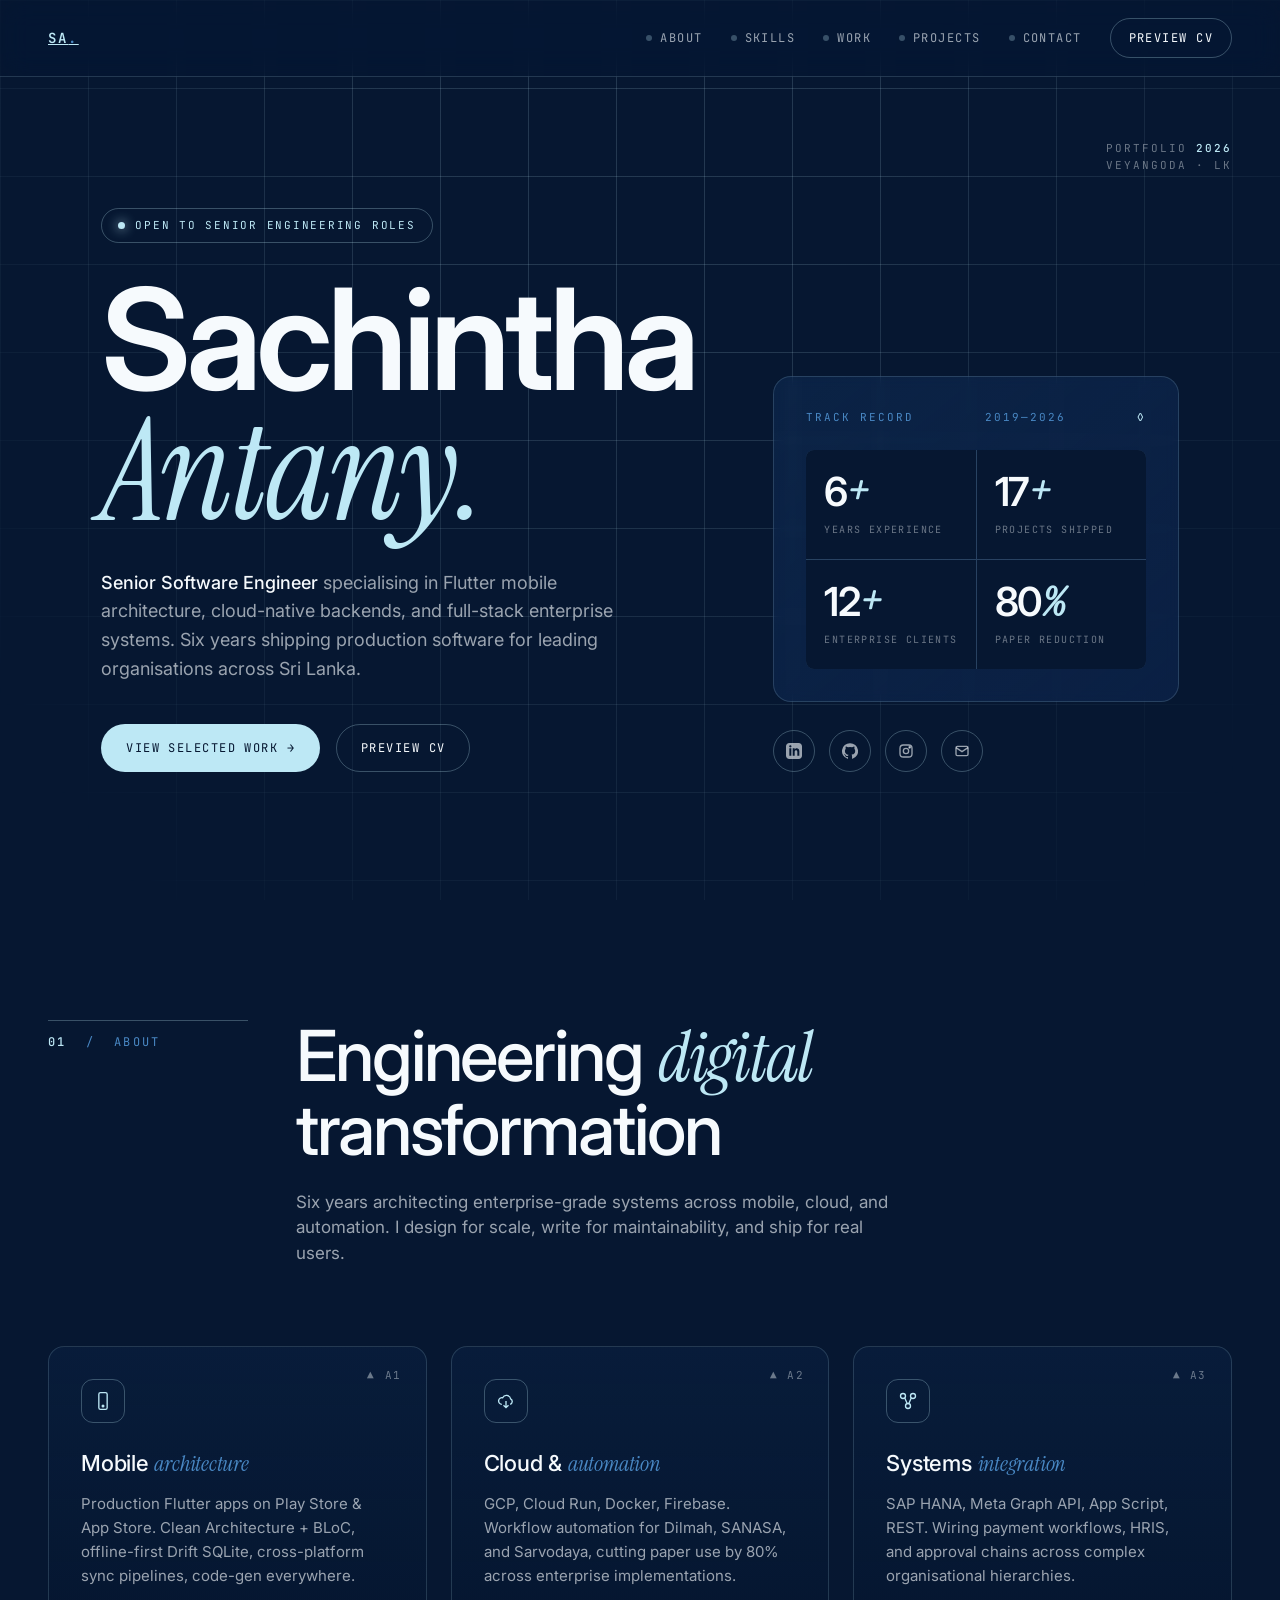
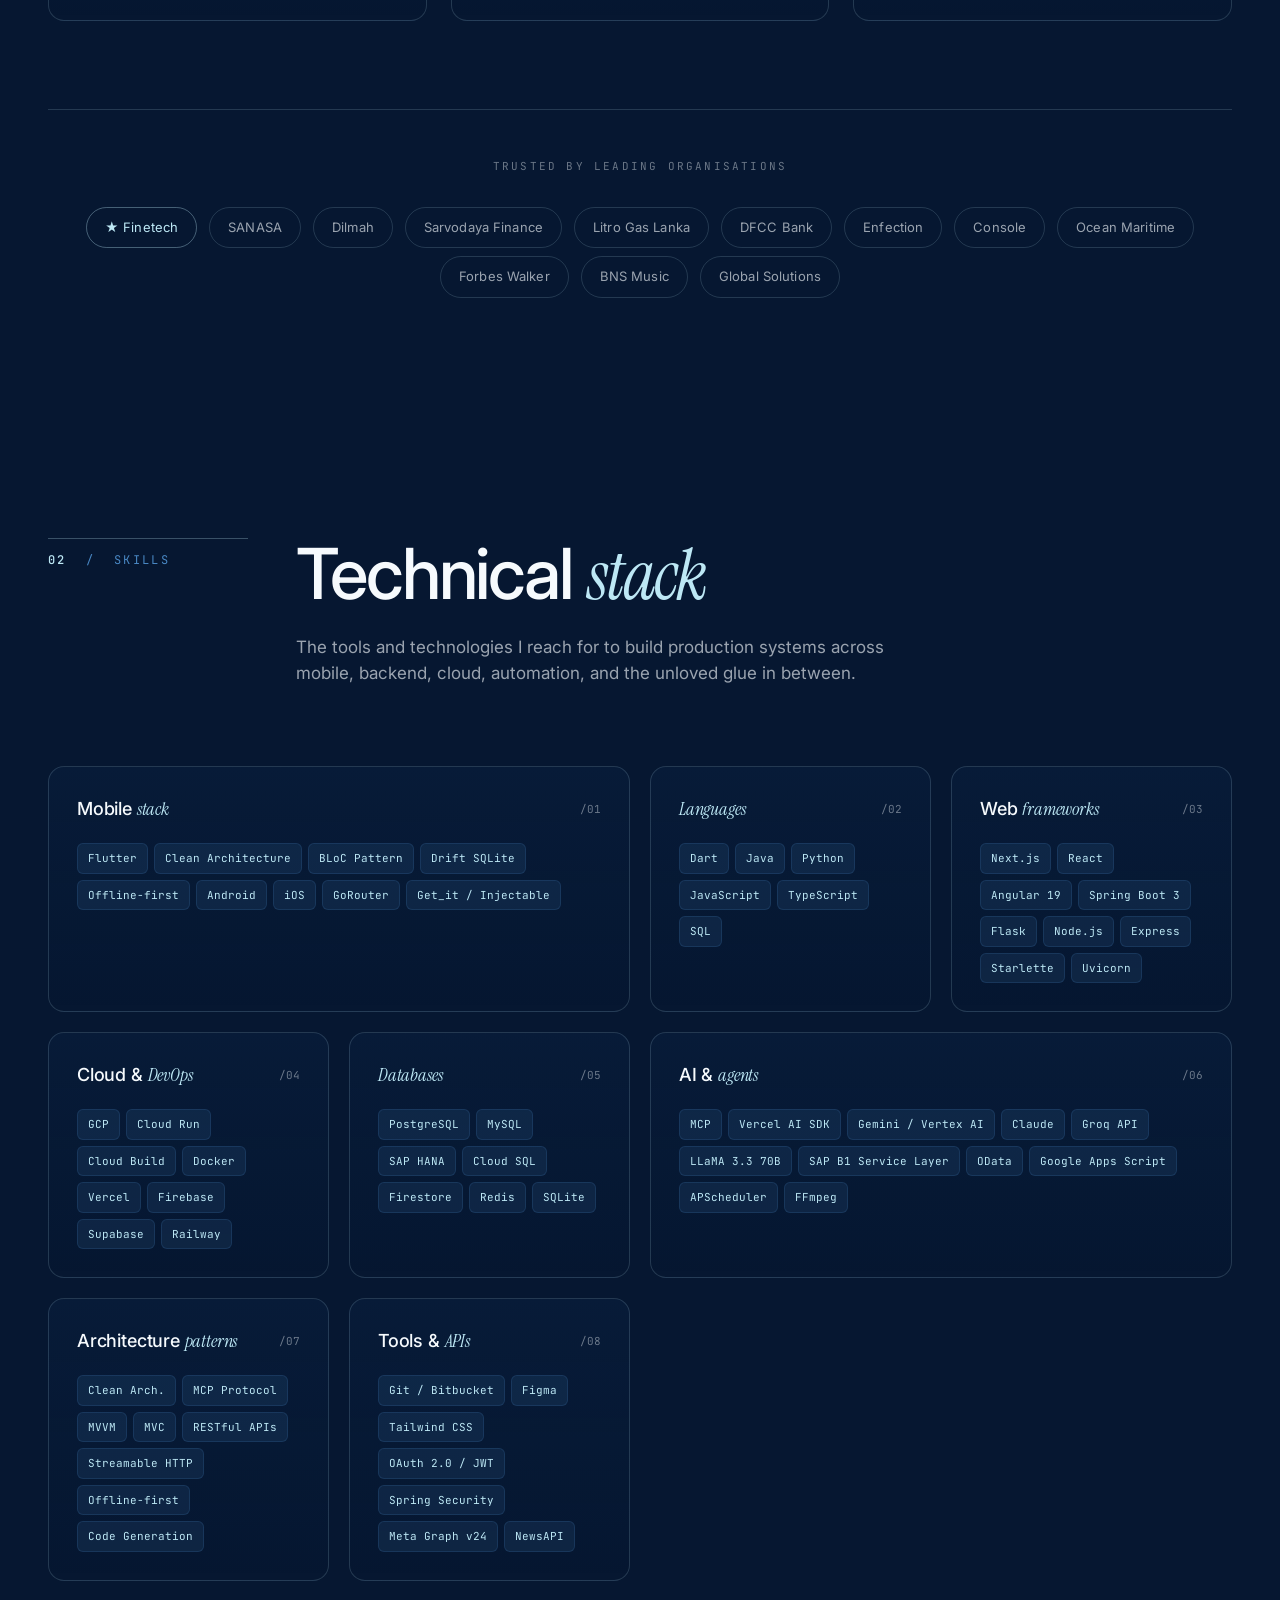
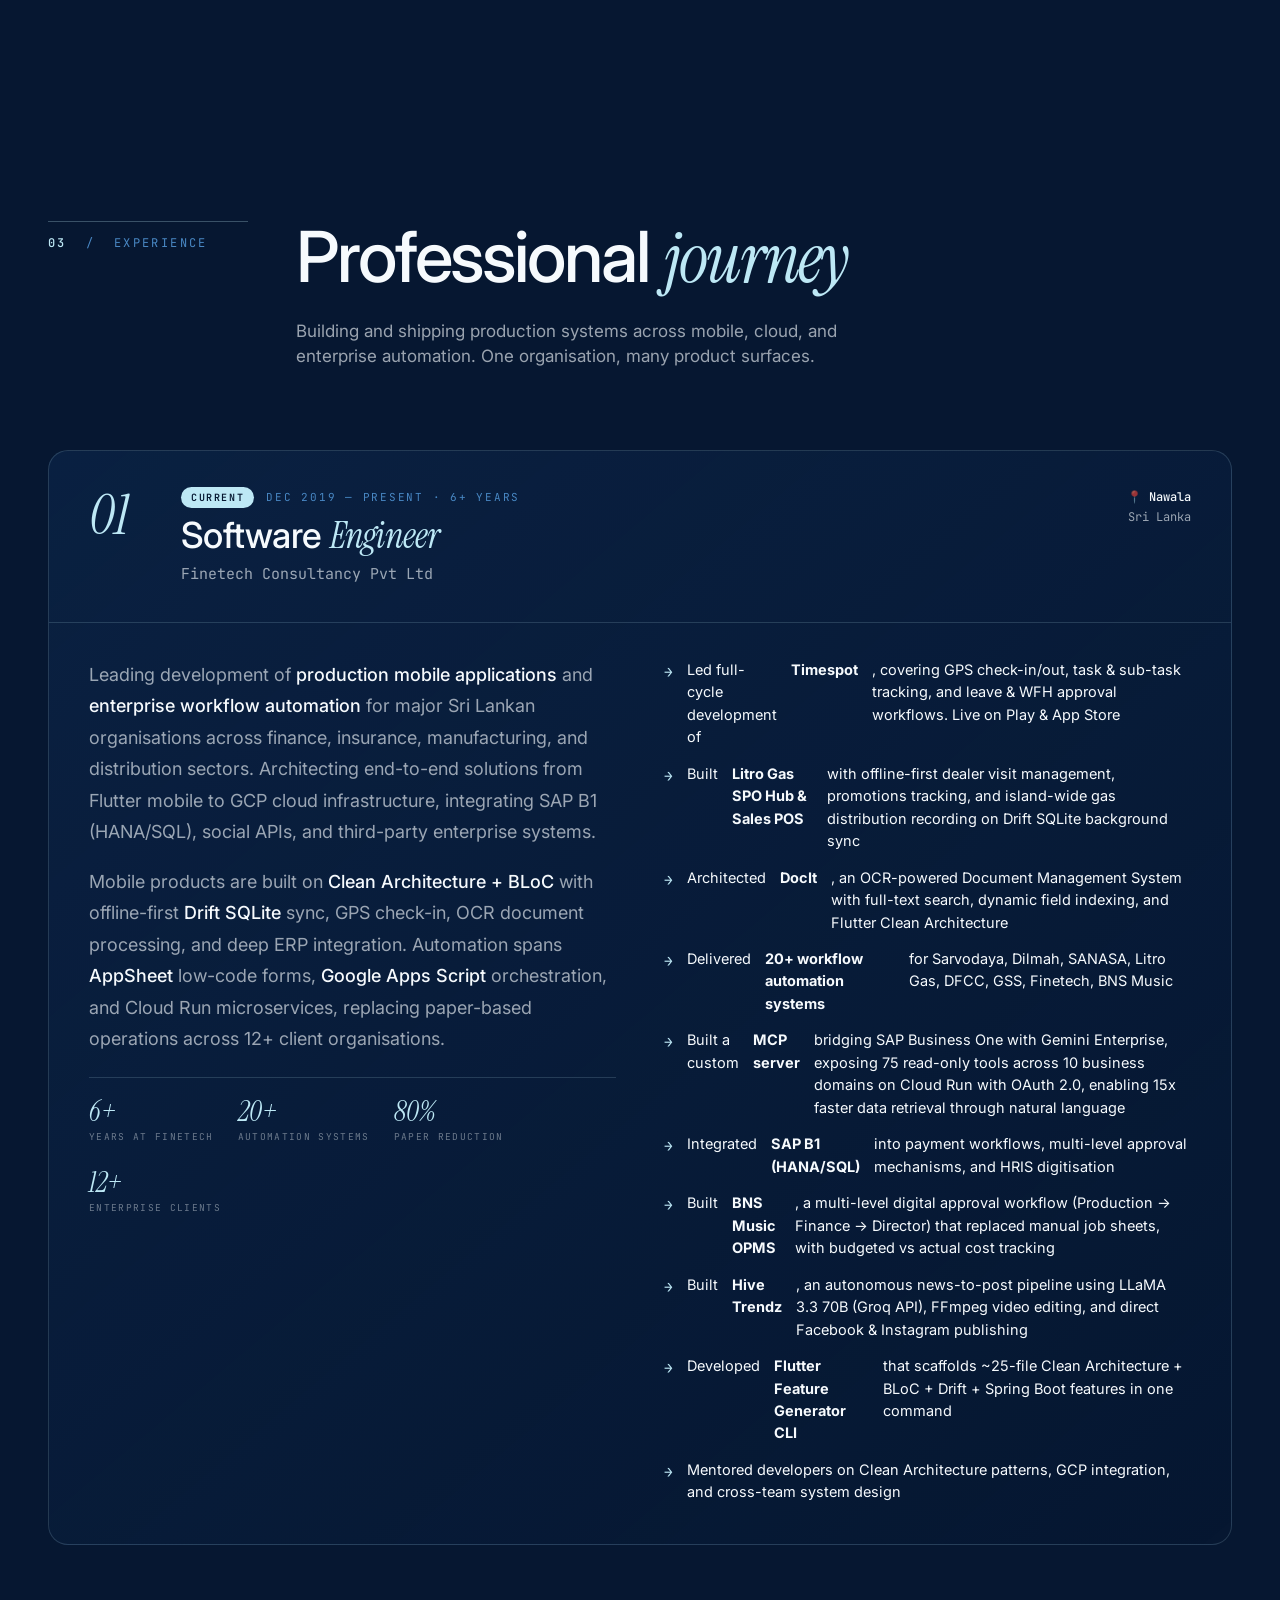
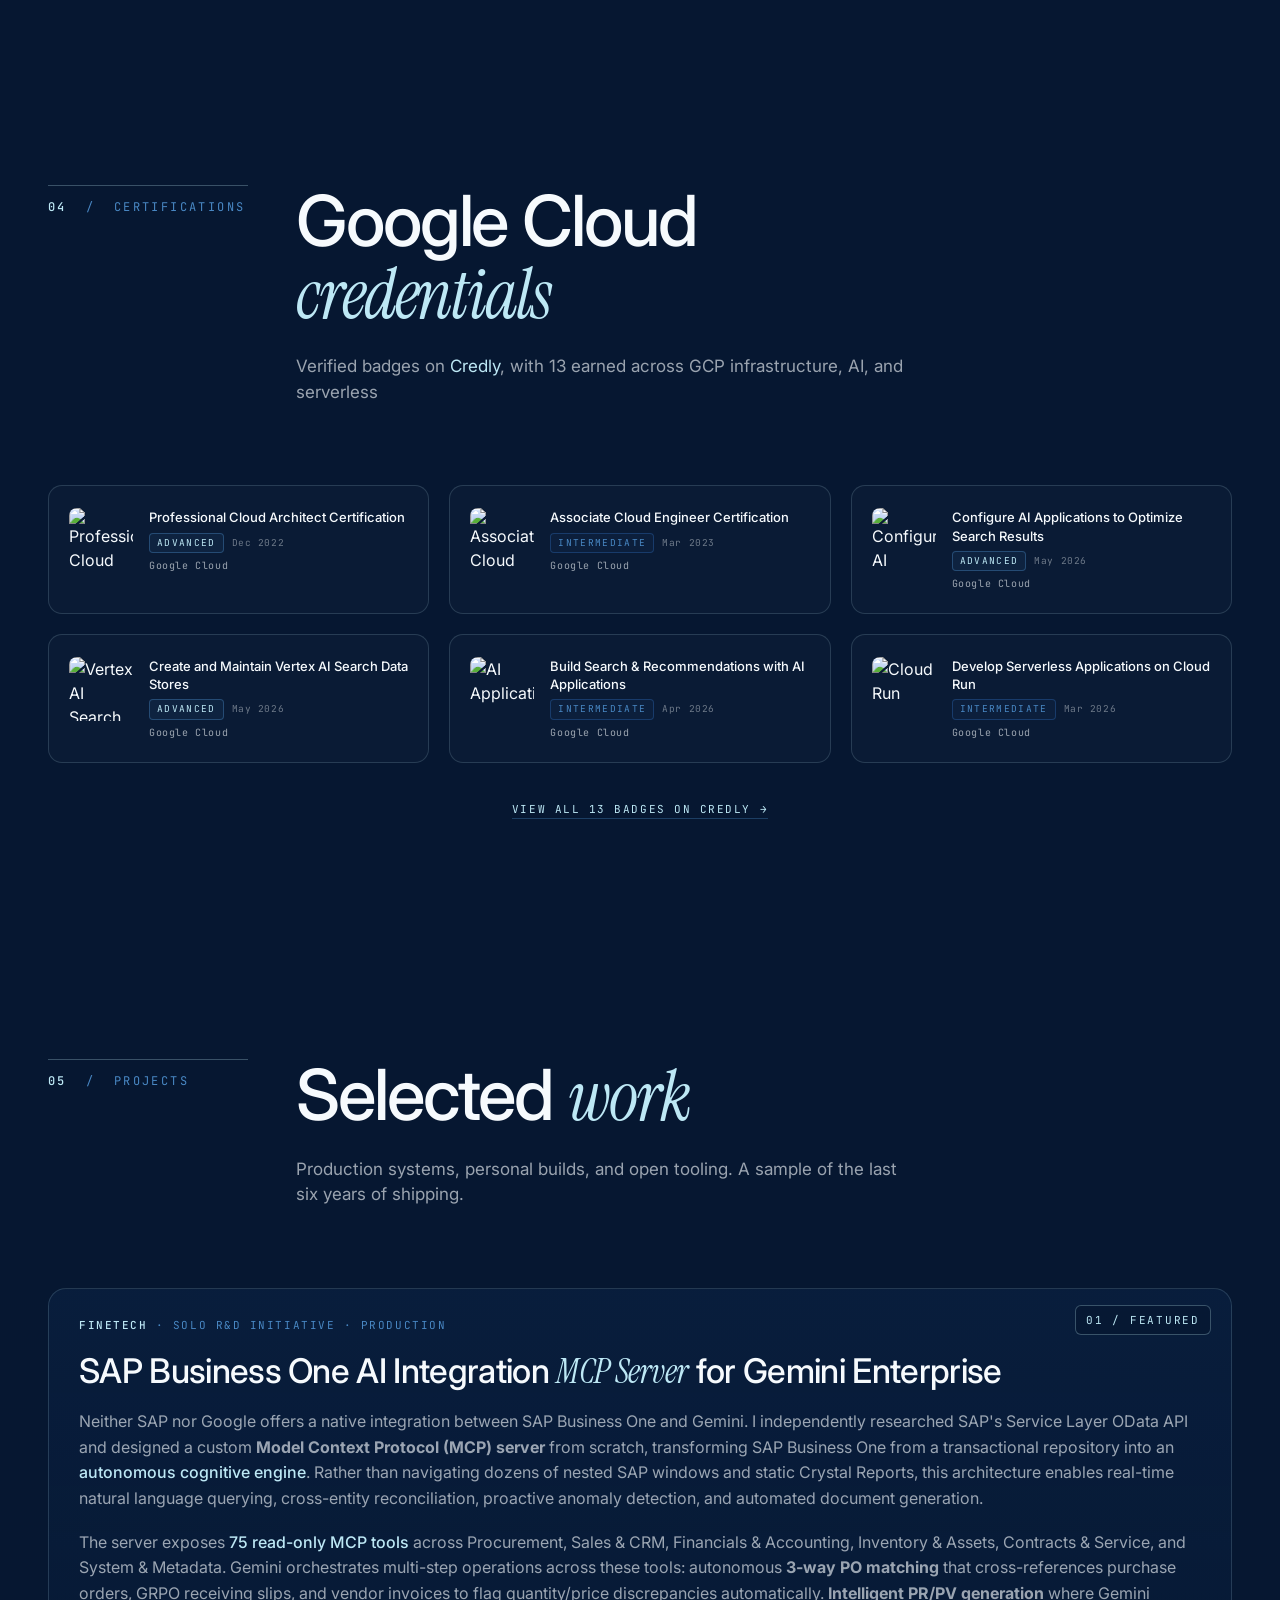
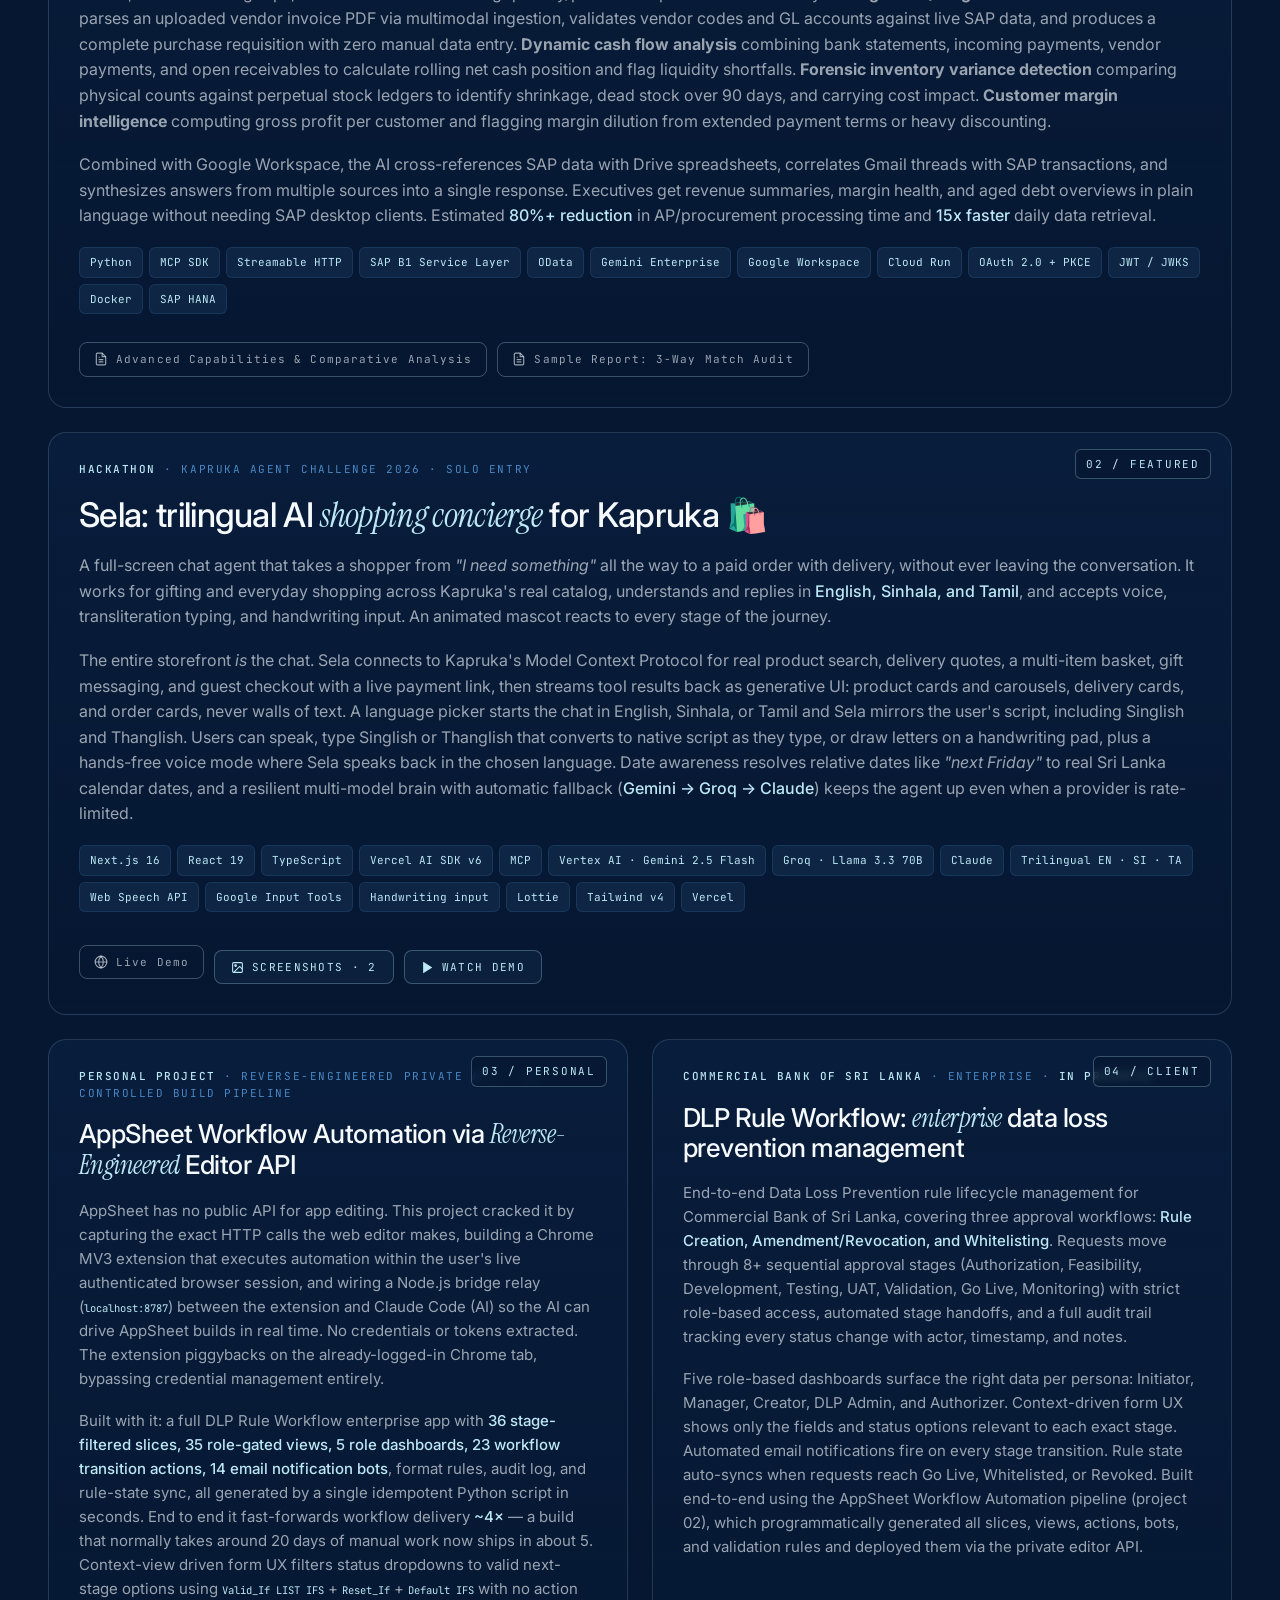
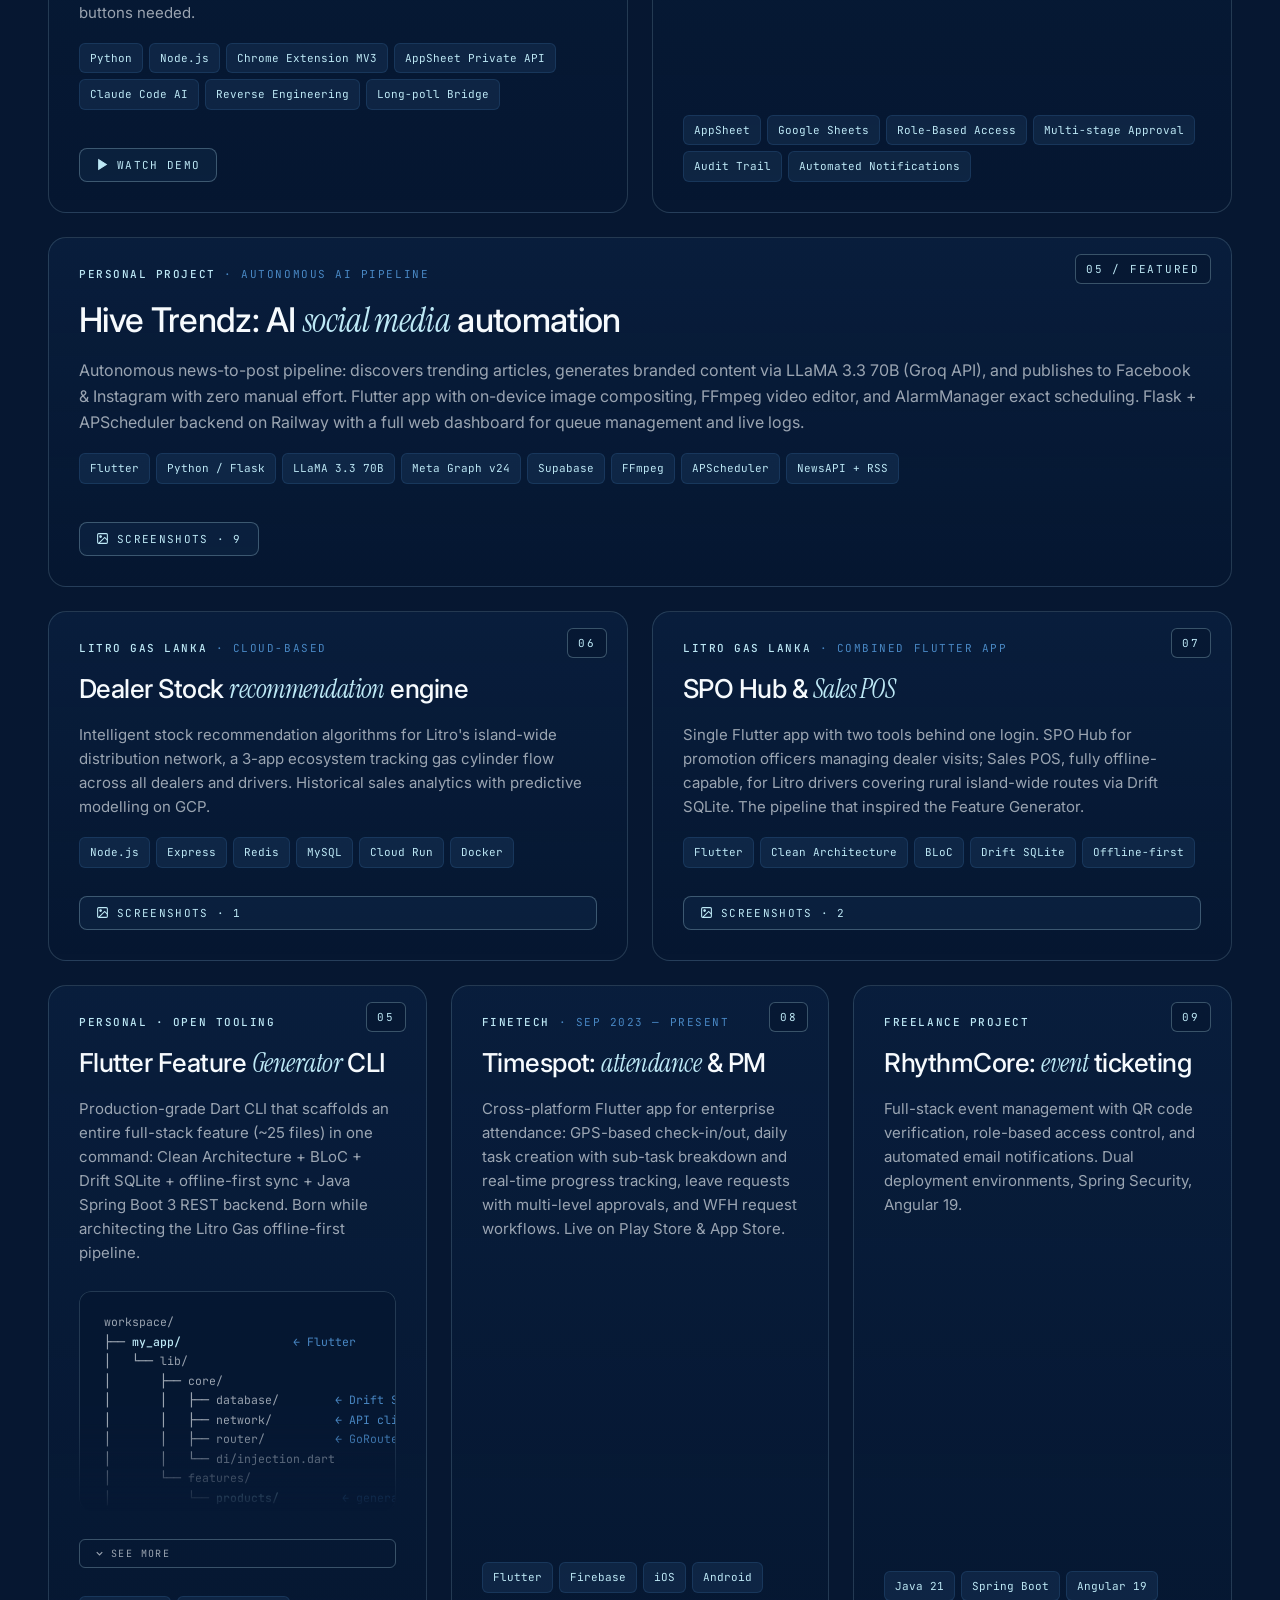
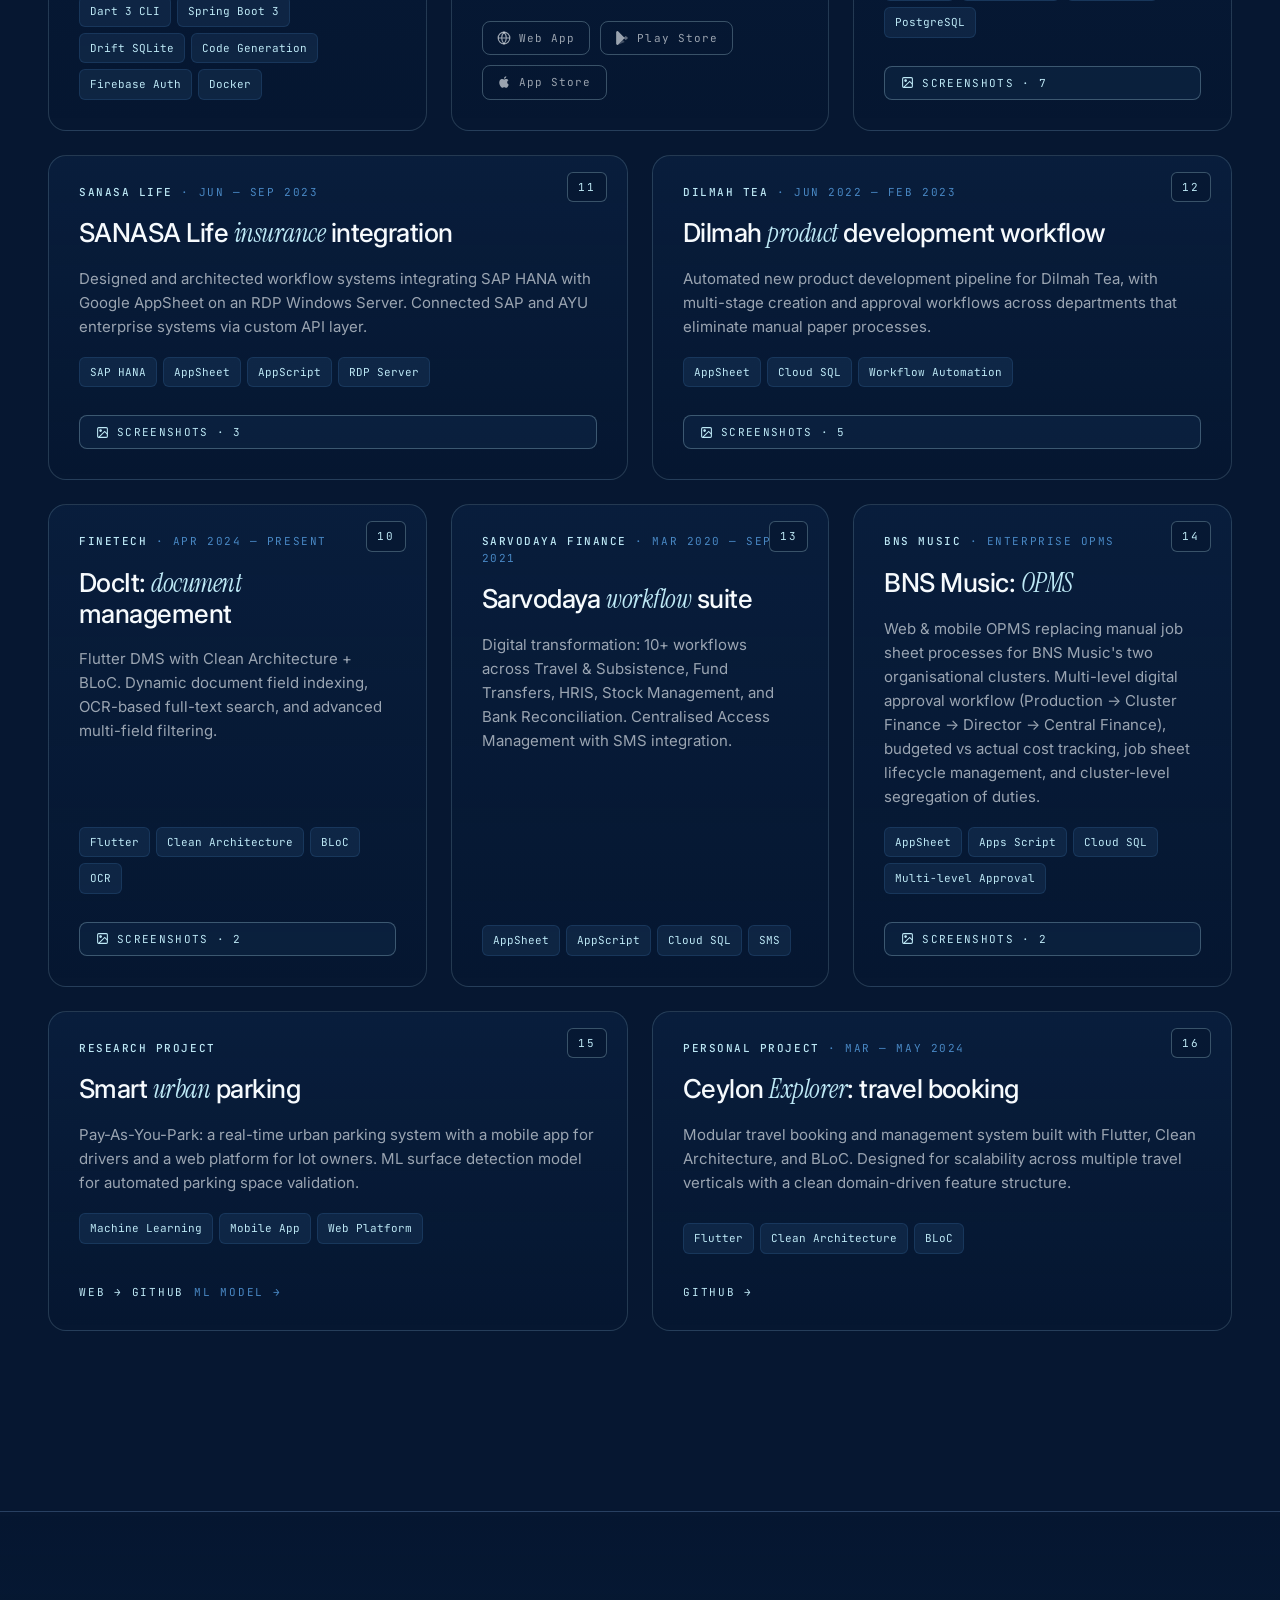
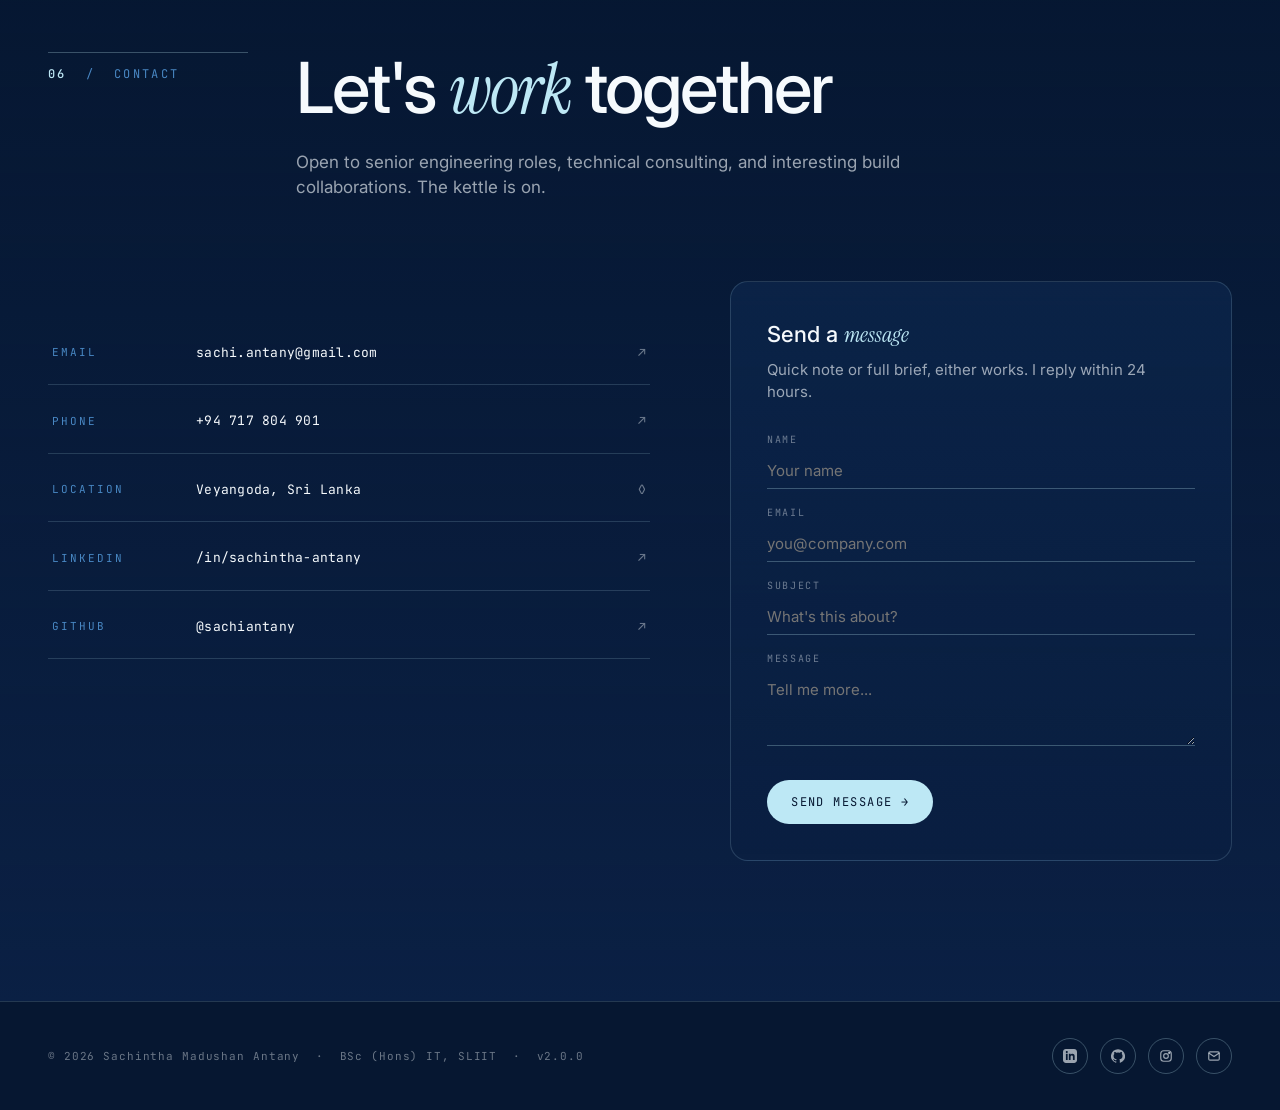
==== index.html @ 2788e0be "feat: CV preview modal with PDF viewer and download button Co-Authored-By: Claude Opus 4.6 (1M conte" ====
<!doctype html>
<html lang="en">
<head>
<meta charset="utf-8" />
<meta name="viewport" content="width=device-width, initial-scale=1" />
<title>Sachintha Antany | Software Engineer | AI Agents & Full-Stack | Flutter | GCP Certified Architect</title>

<!-- SEO -->
<meta name="description" content="Portfolio of Sachintha Antany | Software Engineer at Finetech Consultancy, Sri Lanka. Building AI agents and LLM-powered products with MCP, Vercel AI SDK, and multi-model architectures. Flutter mobile specialist. Google Certified Professional Cloud Architect." />
<meta name="keywords" content="Sachintha Antany, AI Agents, LLM Integration, MCP, Vercel AI SDK, Flutter developer, Software Engineer Sri Lanka, GCP Cloud Architect, Next.js, Full-Stack Developer, enterprise automation, Finetech Consultancy" />
<meta name="author" content="Sachintha Antany" />
<meta name="robots" content="index, follow" />
<link rel="canonical" href="https://sachintha-antany.netlify.app/" />

<!-- Open Graph -->
<meta property="og:type" content="website" />
<meta property="og:url" content="https://sachintha-antany.netlify.app/" />
<meta property="og:title" content="Sachintha Antany | Software Engineer | AI Agents & Full-Stack | Flutter | GCP Certified Architect" />
<meta property="og:description" content="Software Engineer building AI agents, LLM-powered products, and Flutter mobile apps. 6+ years full-stack and enterprise automation at Finetech Consultancy, Sri Lanka. Google Certified Professional Cloud Architect." />
<meta property="og:image" content="https://sachintha-antany.netlify.app/images/og-preview.png" />
<meta property="og:locale" content="en_US" />
<meta property="og:site_name" content="Sachintha Antany Portfolio" />

<!-- Twitter Card -->
<meta name="twitter:card" content="summary_large_image" />
<meta name="twitter:title" content="Sachintha Antany | Software Engineer | AI Agents & Full-Stack" />
<meta name="twitter:description" content="Building AI agents and LLM-powered products. Flutter mobile specialist. Google Certified Professional Cloud Architect." />
<meta name="twitter:image" content="https://sachintha-antany.netlify.app/images/og-preview.png" />

<!-- JSON-LD Structured Data -->
<script type="application/ld+json">
{
  "@context": "https://schema.org",
  "@type": "Person",
  "name": "Sachintha Antany",
  "alternateName": "Sachintha Madushan Antany",
  "url": "https://sachintha-antany.netlify.app/",
  "image": "https://sachintha-antany.netlify.app/images/profile.jpg",
  "jobTitle": "Software Engineer",
  "worksFor": {
    "@type": "Organization",
    "name": "Finetech Consultancy Pvt Ltd",
    "url": "https://www.finetech.lk"
  },
  "address": {
    "@type": "PostalAddress",
    "addressLocality": "Nawala",
    "addressCountry": "LK"
  },
  "email": "sachi.antany@gmail.com",
  "telephone": "+94717804901",
  "description": "Software Engineer building AI agents, LLM-powered products, and Flutter mobile apps. Specialises in MCP, Vercel AI SDK, multi-model architectures, and enterprise workflow automation.",
  "knowsAbout": ["AI Agents", "LLMs", "MCP", "Vercel AI SDK", "Flutter", "Dart", "Next.js", "Google Cloud Platform", "Firebase", "AppSheet", "Clean Architecture", "BLoC", "Enterprise Automation"],
  "hasCredential": [
    {
      "@type": "EducationalOccupationalCredential",
      "name": "Google Professional Cloud Architect",
      "credentialCategory": "certification",
      "recognizedBy": { "@type": "Organization", "name": "Google Cloud" }
    },
    {
      "@type": "EducationalOccupationalCredential",
      "name": "Google Associate Cloud Engineer",
      "credentialCategory": "certification",
      "recognizedBy": { "@type": "Organization", "name": "Google Cloud" }
    }
  ],
  "sameAs": [
    "https://www.linkedin.com/in/sachintha-antany-b48784168/",
    "https://github.com/sachiantany",
    "https://www.credly.com/users/sachintha-antany.1f19a389",
    "https://www.instagram.com/sachii.antany/"
  ]
}
</script>
<link rel="preconnect" href="https://fonts.googleapis.com">
<link rel="preconnect" href="https://fonts.gstatic.com" crossorigin>
<link href="https://fonts.googleapis.com/css2?family=Instrument+Serif:ital@0;1&family=Inter:wght@300;400;500;600;700&family=JetBrains+Mono:wght@400;500;600&display=swap" rel="stylesheet">
<style>
  :root {
    --navy:        #0F2854;
    --navy-2:      #1C4D8D;
    --blue:        #4988C4;
    --cyan:        #BDE8F5;
    --ink:         #061731;
    --paper:       #F6FAFD;
    --line:        rgba(189,232,245,0.16);
    --line-2:      rgba(189,232,245,0.28);
    --dim:         rgba(246,250,253,0.62);
    --dimmer:      rgba(246,250,253,0.42);
  }
  * { box-sizing: border-box; margin: 0; padding: 0; }
  html { scroll-behavior: smooth; }
  body {
    background: var(--ink);
    color: var(--paper);
    font-family: 'Inter', system-ui, sans-serif;
    font-weight: 400;
    line-height: 1.5;
    -webkit-font-smoothing: antialiased;
    overflow-x: hidden;
  }
  /* Grid background */
  body::before {
    content: '';
    position: fixed;
    inset: 0;
    background-image:
      linear-gradient(var(--line) 1px, transparent 1px),
      linear-gradient(90deg, var(--line) 1px, transparent 1px);
    background-size: 88px 88px;
    pointer-events: none;
    z-index: 0;
    mask-image: radial-gradient(ellipse at top, black 30%, transparent 90%);
  }
  main, header, footer { position: relative; z-index: 1; }

  .container { max-width: 1320px; margin: 0 auto; padding: 0 48px; }
  .mono { font-family: 'JetBrains Mono', monospace; font-weight: 500; letter-spacing: 0.02em; }
  .serif { font-family: 'Instrument Serif', serif; font-style: italic; font-weight: 400; }

  /* ───── NAV ───── */
  header.nav {
    position: fixed; top: 0; left: 0; right: 0;
    z-index: 50;
    backdrop-filter: blur(14px) saturate(1.2);
    background: rgba(6,23,49,0.55);
    border-bottom: 1px solid var(--line);
  }
  .nav-inner {
    display: flex; align-items: center; justify-content: space-between;
    padding: 18px 48px;
    max-width: 1320px; margin: 0 auto;
  }
  .logo { font-family: 'JetBrains Mono', monospace; font-weight: 600; font-size: 14px; letter-spacing: 0.16em; color: var(--cyan); }
  .logo span { color: var(--blue); }
  .nav-links { display: flex; gap: 28px; align-items: center; }
  .nav-links a {
    color: var(--dim); text-decoration: none;
    font-family: 'JetBrains Mono', monospace; font-size: 12px;
    letter-spacing: 0.12em; text-transform: uppercase;
    transition: color .2s;
    display: flex; align-items: center; gap: 8px;
  }
  .nav-links a::before {
    content: ''; width: 6px; height: 6px; border-radius: 50%;
    background: var(--line-2); transition: background .2s;
  }
  .nav-links a:hover { color: var(--cyan); }
  .nav-links a:hover::before { background: var(--cyan); }
  .nav-cv {
    border: 1px solid var(--line-2); padding: 10px 18px;
    border-radius: 99px; color: var(--paper) !important;
    transition: all .2s;
  }
  .nav-cv::before { display: none; }
  .nav-cv:hover { background: var(--cyan); color: var(--ink) !important; border-color: var(--cyan); }
  .nav-toggle {
    display: none;
    flex-direction: column; justify-content: center; gap: 5px;
    width: 42px; height: 42px; padding: 0;
    background: rgba(6,23,49,0.4);
    border: 1px solid var(--line-2); border-radius: 10px;
    cursor: pointer;
  }
  .nav-toggle span {
    display: block; width: 18px; height: 2px; margin: 0 auto;
    background: var(--cyan); border-radius: 2px;
    transition: transform .25s, opacity .2s;
  }
  .nav-toggle.open span:nth-child(1) { transform: translateY(7px) rotate(45deg); }
  .nav-toggle.open span:nth-child(2) { opacity: 0; }
  .nav-toggle.open span:nth-child(3) { transform: translateY(-7px) rotate(-45deg); }

  /* ───── HERO ───── */
  section.hero {
    min-height: 100vh;
    padding: 160px 0 80px;
    display: flex; align-items: center;
    position: relative;
  }
  .hero-grid {
    display: grid;
    grid-template-columns: 1.5fr 1fr;
    gap: 64px;
    align-items: end;
    width: 100%;
  }
  .badge {
    display: inline-flex; align-items: center; gap: 10px;
    padding: 8px 16px;
    border: 1px solid var(--line-2);
    border-radius: 99px;
    font-family: 'JetBrains Mono', monospace;
    font-size: 11px; letter-spacing: 0.16em; text-transform: uppercase;
    color: var(--cyan);
    margin-bottom: 32px;
  }
  .badge .dot {
    width: 7px; height: 7px; border-radius: 50%;
    background: var(--cyan);
    box-shadow: 0 0 12px var(--cyan);
    animation: pulse 1.6s infinite;
  }
  @keyframes pulse {
    0%,100% { opacity: 1; transform: scale(1); }
    50%     { opacity: .5; transform: scale(.85); }
  }
  h1.name {
    font-family: 'Inter', sans-serif;
    font-weight: 600;
    font-size: clamp(64px, 11vw, 168px);
    line-height: 0.92;
    letter-spacing: -0.04em;
    color: var(--paper);
  }
  h1.name .it {
    font-family: 'Instrument Serif', serif;
    font-style: italic;
    font-weight: 400;
    color: var(--cyan);
    letter-spacing: -0.02em;
  }
  .hero-tag {
    margin-top: 32px;
    font-size: 18px;
    line-height: 1.6;
    color: var(--dim);
    max-width: 560px;
  }
  .hero-tag b { color: var(--paper); font-weight: 500; }
  .hero-ctas {
    display: flex; gap: 16px; flex-wrap: wrap;
    margin-top: 40px;
  }
  .btn {
    display: inline-flex; align-items: center; gap: 10px;
    padding: 14px 24px;
    border-radius: 99px;
    font-family: 'JetBrains Mono', monospace;
    font-size: 12px; letter-spacing: 0.12em; text-transform: uppercase;
    text-decoration: none;
    transition: all .2s;
    cursor: pointer;
    border: 1px solid transparent;
  }
  .btn-primary { background: var(--cyan); color: var(--ink); }
  .btn-primary:hover { background: var(--paper); transform: translateY(-2px); }
  .btn-ghost { border-color: var(--line-2); color: var(--paper); }
  .btn-ghost:hover { border-color: var(--cyan); color: var(--cyan); }
  .btn svg { width: 12px; height: 12px; }

  /* Hero right column — stats card */
  .hero-meta {
    border: 1px solid var(--line);
    background: linear-gradient(140deg, rgba(28,77,141,0.22), rgba(15,40,84,0.55));
    border-radius: 18px;
    padding: 32px;
    backdrop-filter: blur(6px);
  }
  .meta-label {
    font-family: 'JetBrains Mono', monospace;
    font-size: 11px; letter-spacing: 0.18em; text-transform: uppercase;
    color: var(--blue);
    margin-bottom: 24px;
    display: flex; align-items: center; justify-content: space-between;
  }
  .meta-label::after { content: '◊'; color: var(--cyan); }
  .stats-row {
    display: grid;
    grid-template-columns: 1fr 1fr;
    gap: 1px;
    background: var(--line);
    border-radius: 8px;
    overflow: hidden;
  }
  .stat {
    background: var(--ink);
    padding: 22px 18px;
  }
  .stat-num {
    font-family: 'Inter', sans-serif;
    font-weight: 600;
    font-size: 40px;
    line-height: 1;
    letter-spacing: -0.03em;
    color: var(--paper);
  }
  .stat-num .it { font-family: 'Instrument Serif', serif; font-style: italic; color: var(--cyan); }
  .stat-lbl {
    font-family: 'JetBrains Mono', monospace;
    font-size: 10px; letter-spacing: 0.14em; text-transform: uppercase;
    color: var(--dimmer);
    margin-top: 10px;
  }

  /* Hero socials column */
  .hero-socials {
    margin-top: 28px;
    display: flex; gap: 14px;
  }
  .hero-socials a {
    width: 42px; height: 42px;
    border: 1px solid var(--line-2);
    border-radius: 50%;
    display: grid; place-items: center;
    color: var(--dim); text-decoration: none;
    transition: all .2s;
  }
  .hero-socials a:hover { color: var(--ink); background: var(--cyan); border-color: var(--cyan); transform: translateY(-2px); }
  .hero-socials svg { width: 16px; height: 16px; }

  /* Marker for hero corner */
  .hero-marker {
    position: absolute;
    top: 140px; right: 48px;
    font-family: 'JetBrains Mono', monospace;
    font-size: 11px; letter-spacing: 0.18em;
    color: var(--dimmer);
    text-align: right;
  }
  .hero-marker b { color: var(--cyan); font-weight: 500; }

  /* ───── SECTION SCAFFOLD ───── */
  section.section { padding: 120px 0; position: relative; }
  .section-head {
    display: grid;
    grid-template-columns: 200px 1fr;
    gap: 48px;
    margin-bottom: 80px;
    align-items: start;
  }
  .sec-label {
    font-family: 'JetBrains Mono', monospace;
    font-size: 12px; letter-spacing: 0.2em; text-transform: uppercase;
    color: var(--blue);
    padding-top: 12px;
    border-top: 1px solid var(--line-2);
  }
  .sec-label b { color: var(--cyan); font-weight: 500; }
  h2.sec-title {
    font-family: 'Inter', sans-serif;
    font-weight: 500;
    font-size: clamp(40px, 5.5vw, 80px);
    line-height: 1.02;
    letter-spacing: -0.03em;
    color: var(--paper);
    max-width: 14ch;
  }
  h2.sec-title .it {
    font-family: 'Instrument Serif', serif;
    font-style: italic;
    color: var(--cyan);
    font-weight: 400;
  }
  .sec-blurb {
    font-size: 17px;
    color: var(--dim);
    max-width: 56ch;
    margin-top: 24px;
  }

  /* ───── ABOUT ───── */
  .pillars {
    display: grid;
    grid-template-columns: repeat(3, 1fr);
    gap: 24px;
    margin-top: 16px;
  }
  .pillar {
    border: 1px solid var(--line);
    background: linear-gradient(180deg, rgba(28,77,141,0.10), rgba(15,40,84,0.0));
    border-radius: 16px;
    padding: 32px;
    position: relative;
    transition: all .3s;
  }
  .pillar:hover { border-color: var(--blue); transform: translateY(-4px); }
  .pillar-num {
    position: absolute; top: 20px; right: 24px;
    font-family: 'JetBrains Mono', monospace;
    font-size: 11px; letter-spacing: 0.14em;
    color: var(--dimmer);
  }
  .pillar-icon {
    width: 44px; height: 44px;
    border: 1px solid var(--line-2);
    border-radius: 12px;
    display: grid; place-items: center;
    color: var(--cyan);
    margin-bottom: 24px;
  }
  .pillar-icon svg { width: 20px; height: 20px; }
  .pillar h3 {
    font-family: 'Inter', sans-serif;
    font-weight: 500;
    font-size: 22px;
    letter-spacing: -0.01em;
    margin-bottom: 12px;
  }
  .pillar h3 .it { font-family: 'Instrument Serif', serif; font-style: italic; color: var(--blue); }
  .pillar p { color: var(--dim); font-size: 15px; line-height: 1.6; }

  /* Brand strip */
  .brands {
    margin-top: 88px;
    padding-top: 48px;
    border-top: 1px solid var(--line);
  }
  .brands-label {
    font-family: 'JetBrains Mono', monospace;
    font-size: 11px; letter-spacing: 0.2em; text-transform: uppercase;
    color: var(--dimmer);
    margin-bottom: 32px;
    text-align: center;
  }
  .brand-row {
    display: flex; flex-wrap: wrap; justify-content: center;
    gap: 8px 12px;
  }
  .brand-chip {
    border: 1px solid var(--line);
    padding: 10px 18px;
    border-radius: 99px;
    font-family: 'Inter', sans-serif;
    font-size: 13px;
    color: var(--dim);
    letter-spacing: 0.01em;
    transition: all .2s;
  }
  .brand-chip:hover { background: rgba(28,77,141,0.25); color: var(--paper); border-color: var(--blue); }
  .brand-chip.flag { color: var(--cyan); border-color: rgba(189,232,245,0.35); }

  /* ───── SKILLS ───── */
  .skills-grid {
    display: grid;
    grid-template-columns: repeat(4, 1fr);
    grid-auto-rows: minmax(0, auto);
    gap: 20px;
  }
  .skill-card {
    border: 1px solid var(--line);
    border-radius: 16px;
    padding: 28px;
    background: linear-gradient(180deg, rgba(28,77,141,0.08), transparent);
    transition: all .3s;
  }
  .skill-card:hover { border-color: var(--blue); background: linear-gradient(180deg, rgba(28,77,141,0.18), rgba(73,136,196,0.04)); }
  .skill-card.wide { grid-column: span 2; }
  .skill-head {
    display: flex; align-items: center; justify-content: space-between;
    margin-bottom: 20px;
  }
  .skill-name {
    font-family: 'Inter', sans-serif;
    font-weight: 500;
    font-size: 18px;
    letter-spacing: -0.01em;
  }
  .skill-name .it { font-family: 'Instrument Serif', serif; font-style: italic; color: var(--cyan); }
  .skill-idx {
    font-family: 'JetBrains Mono', monospace;
    font-size: 11px;
    color: var(--dimmer);
  }
  .chip-row { display: flex; flex-wrap: wrap; gap: 6px; }
  .chip {
    font-family: 'JetBrains Mono', monospace;
    font-size: 11px;
    padding: 6px 10px;
    border-radius: 6px;
    background: rgba(73,136,196,0.12);
    color: var(--cyan);
    border: 1px solid rgba(73,136,196,0.18);
  }
  .chip.alt { background: transparent; color: var(--dim); border-color: var(--line); }

  /* ───── EXPERIENCE ───── */
  .exp-card {
    border: 1px solid var(--line);
    border-radius: 20px;
    background: linear-gradient(140deg, rgba(28,77,141,0.18), rgba(15,40,84,0.0));
    overflow: hidden;
  }
  .exp-header {
    display: grid;
    grid-template-columns: 60px 1fr auto;
    gap: 32px;
    align-items: start;
    padding: 36px 40px;
    border-bottom: 1px solid var(--line);
  }
  .exp-bignum {
    font-family: 'Instrument Serif', serif;
    font-style: italic;
    font-size: 56px;
    line-height: 1;
    color: var(--cyan);
    font-weight: 400;
  }
  .exp-meta { display: flex; flex-direction: column; gap: 8px; }
  .exp-meta .when {
    font-family: 'JetBrains Mono', monospace;
    font-size: 11px; letter-spacing: 0.16em; text-transform: uppercase;
    color: var(--blue);
    display: flex; align-items: center; gap: 12px;
  }
  .now-pill {
    background: var(--cyan); color: var(--ink);
    padding: 3px 10px; border-radius: 99px;
    font-size: 10px; letter-spacing: 0.16em;
    font-weight: 600;
  }
  .exp-role {
    font-family: 'Inter', sans-serif;
    font-weight: 500;
    font-size: 36px;
    letter-spacing: -0.02em;
    line-height: 1.1;
  }
  .exp-role .it { font-family: 'Instrument Serif', serif; font-style: italic; color: var(--cyan); }
  .exp-company {
    font-size: 15px; color: var(--dim);
    font-family: 'JetBrains Mono', monospace;
  }
  .exp-where {
    text-align: right;
    font-family: 'JetBrains Mono', monospace;
    font-size: 12px;
    color: var(--dim);
    line-height: 1.7;
  }
  .exp-where b { color: var(--paper); font-weight: 500; }
  .exp-body {
    padding: 36px 40px 40px;
    display: grid;
    grid-template-columns: 1fr 1fr;
    gap: 48px;
  }
  .exp-summary { color: var(--dim); font-size: 18px; line-height: 1.75; display: flex; flex-direction: column; gap: 18px; }
  .exp-summary p { margin: 0; }
  .exp-summary b { color: var(--paper); font-weight: 500; }
  .exp-kpis {
    display: flex;
    gap: 24px;
    flex-wrap: wrap;
    margin-top: 4px;
    padding-top: 20px;
    border-top: 1px solid var(--line);
  }
  .exp-kpi { display: flex; flex-direction: column; gap: 3px; }
  .exp-kpi-num {
    font-family: 'Instrument Serif', serif;
    font-style: italic;
    font-size: 28px;
    color: var(--cyan);
    line-height: 1;
  }
  .exp-kpi-lbl {
    font-family: 'JetBrains Mono', monospace;
    font-size: 9.5px;
    letter-spacing: 0.14em;
    text-transform: uppercase;
    color: var(--dimmer);
  }
  .exp-list { list-style: none; display: flex; flex-direction: column; gap: 14px; }
  .exp-list li {
    display: flex;
    align-items: flex-start;
    gap: 14px;
    font-size: 14.5px;
    color: var(--paper);
    line-height: 1.55;
  }
  .exp-list li::before {
    content: '→';
    color: var(--cyan);
    font-family: 'JetBrains Mono', monospace;
    font-weight: 600;
    padding-top: 2px;
    flex-shrink: 0;
  }

  /* ───── PROJECTS ───── */
  .projects-grid {
    display: grid;
    grid-template-columns: repeat(12, 1fr);
    gap: 24px;
  }
  .project {
    border: 1px solid var(--line);
    border-radius: 18px;
    overflow: hidden;
    background: linear-gradient(180deg, rgba(28,77,141,0.12), rgba(15,40,84,0.0));
    display: flex; flex-direction: column;
    transition: all .3s;
    position: relative;
  }
  .project:hover { border-color: var(--blue); transform: translateY(-4px); }

  /* Project sizing variants */
  .p-feature { grid-column: span 8; }
  .p-side    { grid-column: span 4; }
  .p-half    { grid-column: span 6; }
  .p-third   { grid-column: span 4; }
  .p-row     { grid-column: span 12; }

  .p-image {
    aspect-ratio: 16 / 9;
    background:
      linear-gradient(135deg, rgba(28,77,141,0.5), rgba(15,40,84,0.5)),
      repeating-linear-gradient(45deg, rgba(189,232,245,0.05) 0 12px, transparent 12px 24px);
    border-bottom: 1px solid var(--line);
    position: relative;
    overflow: hidden;
    display: grid; place-items: center;
  }
  .p-image.small { aspect-ratio: 4 / 3; }
  .p-image .ph-tag {
    font-family: 'JetBrains Mono', monospace;
    font-size: 10px; letter-spacing: 0.16em; text-transform: uppercase;
    color: var(--cyan);
    padding: 6px 12px;
    background: rgba(15,40,84,0.7);
    border: 1px solid var(--line-2);
    border-radius: 99px;
    backdrop-filter: blur(4px);
  }
  .p-image::before {
    content: '';
    position: absolute; inset: 24px;
    border: 1px dashed var(--line-2);
    border-radius: 8px;
    pointer-events: none;
  }

  /* Big top-right corner number */
  .p-corner {
    position: absolute; top: 16px; right: 20px;
    font-family: 'JetBrains Mono', monospace;
    font-size: 11px; letter-spacing: 0.16em;
    color: var(--cyan);
    z-index: 2;
    padding: 6px 10px;
    background: rgba(6,23,49,0.7);
    border: 1px solid var(--line-2);
    border-radius: 6px;
    backdrop-filter: blur(4px);
  }

  .p-body {
    padding: 28px 30px 30px;
    display: flex; flex-direction: column;
    flex: 1;
    gap: 18px;
  }
  .p-kicker {
    font-family: 'JetBrains Mono', monospace;
    font-size: 11px; letter-spacing: 0.14em; text-transform: uppercase;
    color: var(--blue);
  }
  .p-kicker b { color: var(--cyan); font-weight: 500; }
  h3.p-title {
    font-family: 'Inter', sans-serif;
    font-weight: 500;
    font-size: 26px;
    letter-spacing: -0.02em;
    line-height: 1.15;
  }
  h3.p-title .it { font-family: 'Instrument Serif', serif; font-style: italic; color: var(--cyan); }
  .p-feature h3.p-title { font-size: 34px; }
  .p-desc { color: var(--dim); font-size: 15px; line-height: 1.6; }
  .p-feature .p-desc { font-size: 16px; }
  .p-stack { display: flex; flex-wrap: wrap; gap: 6px; margin-top: auto; }
  .p-link {
    margin-top: 12px;
    display: inline-flex; align-items: center; gap: 10px;
    font-family: 'JetBrains Mono', monospace;
    font-size: 11px; letter-spacing: 0.16em; text-transform: uppercase;
    color: var(--cyan);
    text-decoration: none;
    transition: gap .2s;
  }
  .p-link:hover { gap: 16px; }

  /* code preview (project 02) */
  .code-tree {
    background: rgba(6,23,49,0.7);
    border: 1px solid var(--line);
    border-radius: 12px;
    padding: 20px 24px;
    margin-top: 8px;
    font-family: 'JetBrains Mono', monospace;
    font-size: 11.5px;
    line-height: 1.7;
    color: var(--dim);
    max-height: 220px;
    overflow: hidden;
    mask-image: linear-gradient(180deg, black 60%, transparent 100%);
    white-space: pre;
  }
  .code-tree b { color: var(--cyan); font-weight: 500; }
  .code-tree em { color: var(--blue); font-style: normal; }

  /* ───── CONTACT ───── */
  section.contact {
    padding: 140px 0;
    margin-top: 60px;
    background: linear-gradient(180deg, transparent, rgba(15,40,84,0.55));
    border-top: 1px solid var(--line);
  }
  .contact-grid {
    display: grid;
    grid-template-columns: 1.2fr 1fr;
    gap: 80px;
    align-items: start;
  }
  .contact-rows { display: flex; flex-direction: column; gap: 4px; margin-top: 40px; }
  .contact-row {
    display: grid;
    grid-template-columns: 120px 1fr auto;
    gap: 24px;
    padding: 22px 4px;
    border-bottom: 1px solid var(--line);
    align-items: center;
    transition: padding .2s;
    text-decoration: none;
    color: inherit;
  }
  .contact-row:hover { padding-left: 18px; }
  .contact-row .lbl {
    font-family: 'JetBrains Mono', monospace;
    font-size: 11px; letter-spacing: 0.18em; text-transform: uppercase;
    color: var(--blue);
  }
  .contact-row .val {
    font-family: 'JetBrains Mono', monospace;
    font-size: 13px;
    color: var(--paper);
    letter-spacing: 0.02em;
    text-decoration: none;
  }
  a.contact-row .val:hover { color: var(--cyan); }
  .contact-row .arrow {
    color: var(--dimmer);
    font-family: 'JetBrains Mono', monospace;
    font-size: 13px;
  }

  /* ───── SEE MORE TOGGLE ───── */
  .btn-see-more {
    display: inline-flex; align-items: center; gap: 6px;
    padding: 7px 14px;
    border: 1px solid var(--line-2); border-radius: 6px;
    background: transparent;
    font-family: 'JetBrains Mono', monospace;
    font-size: 10px; letter-spacing: 0.14em; text-transform: uppercase;
    color: var(--dim); cursor: pointer;
    transition: all .2s; margin: 10px 0;
  }
  .btn-see-more:hover { border-color: var(--cyan); color: var(--cyan); }
  .ffg-extra { display: none; margin-top: 12px; }
  .ffg-extra.open { display: block; }
  .ffg-pre {
    background: rgba(6,23,49,0.7); border: 1px solid var(--line);
    border-radius: 10px; padding: 18px 20px; margin: 10px 0;
    font-family: 'JetBrains Mono', monospace; font-size: 10.5px;
    line-height: 1.7; color: var(--dim);
    overflow-x: auto; white-space: pre;
  }
  .ffg-pre b { color: var(--cyan); font-weight: 500; }
  .ffg-pre em { color: var(--blue); font-style: normal; }

  .contact-card {
    border: 1px solid var(--line);
    border-radius: 18px;
    padding: 36px;
    background: linear-gradient(180deg, rgba(28,77,141,0.18), rgba(15,40,84,0.0));
  }
  .contact-card h4 {
    font-family: 'Inter', sans-serif;
    font-weight: 500;
    font-size: 22px;
    margin-bottom: 8px;
  }
  .contact-card h4 .it { font-family: 'Instrument Serif', serif; font-style: italic; color: var(--cyan); }
  .contact-card p { color: var(--dim); font-size: 15px; margin-bottom: 28px; }
  .form-field { margin-bottom: 16px; }
  .form-field label {
    display: block;
    font-family: 'JetBrains Mono', monospace;
    font-size: 10px; letter-spacing: 0.16em; text-transform: uppercase;
    color: var(--dimmer);
    margin-bottom: 6px;
  }
  .form-field input,
  .form-field textarea {
    width: 100%;
    background: transparent;
    border: none;
    border-bottom: 1px solid var(--line-2);
    color: var(--paper);
    font-family: 'Inter', sans-serif;
    font-size: 15px;
    padding: 8px 0;
    outline: none;
    transition: border .2s;
  }
  .form-field input:focus,
  .form-field textarea:focus { border-bottom-color: var(--cyan); }
  .form-field textarea { resize: vertical; min-height: 70px; }

  /* ───── FOOTER ───── */
  footer {
    border-top: 1px solid var(--line);
    padding: 36px 0;
    margin-top: 0;
  }
  .footer-inner {
    display: flex; justify-content: space-between; align-items: center;
    flex-wrap: wrap; gap: 16px;
  }
  .footer-text {
    font-family: 'JetBrains Mono', monospace;
    font-size: 11px;
    color: var(--dimmer);
    letter-spacing: 0.08em;
  }
  .footer-socials { display: flex; gap: 12px; }
  .footer-socials a {
    width: 36px; height: 36px;
    border: 1px solid var(--line-2);
    border-radius: 50%;
    display: grid; place-items: center;
    color: var(--dim); text-decoration: none;
    transition: all .2s;
  }
  .footer-socials a:hover { color: var(--ink); background: var(--cyan); border-color: var(--cyan); }
  .footer-socials svg { width: 14px; height: 14px; }

  /* ───── SCREENSHOTS BUTTON ───── */
  .btn-screenshots {
    display: inline-flex; align-items: center; gap: 8px;
    padding: 9px 16px;
    border: 1px solid var(--line-2); border-radius: 8px;
    background: rgba(73,136,196,0.08);
    font-family: 'JetBrains Mono', monospace;
    font-size: 11px; letter-spacing: 0.12em; text-transform: uppercase;
    color: var(--cyan); cursor: pointer;
    transition: all .2s; margin-top: 10px;
  }
  .btn-screenshots:hover { background: rgba(73,136,196,0.2); border-color: var(--cyan); }
  .btn-screenshots svg { width: 13px; height: 13px; }

  /* ───── LIGHTBOX ───── */
  .lb {
    display: none; position: fixed; inset: 0; z-index: 200;
    background: rgba(6,23,49,0.04); backdrop-filter: blur(4px);
    align-items: center; justify-content: center; flex-direction: column;
  }
  .lb.open { display: flex; }
  .lb-wrap { position: relative; max-width: min(92vw, 1100px); }
  .lb-img { max-width: 100%; max-height: 80vh; border-radius: 10px; display: block; border: 1px solid var(--line); }
  .lb-video { width: min(92vw, 1100px); aspect-ratio: 16 / 9; max-height: 80vh; border-radius: 10px; overflow: hidden; border: 1px solid var(--line); background: #000; }
  .lb-video iframe { width: 100%; height: 100%; border: 0; display: block; }
  .lb-pdf { width: min(92vw, 900px); height: 85vh; border-radius: 10px; overflow: hidden; border: 1px solid var(--line); background: #fff; }
  .lb-pdf iframe { width: 100%; height: 100%; border: 0; display: block; }
  .lb-dl { display: inline-flex; align-items: center; gap: 6px; margin-top: 12px; padding: 8px 18px; background: var(--cyan); color: var(--ink); border: none; border-radius: 6px; font-family: 'JetBrains Mono', monospace; font-size: 11px; letter-spacing: 0.1em; text-transform: uppercase; text-decoration: none; cursor: pointer; transition: opacity .2s; }
  .lb-dl:hover { opacity: 0.85; }
  .lb-close {
    position: absolute; top: -36px; right: 0;
    background: none; border: none; color: var(--dim); cursor: pointer;
    font-family: 'JetBrains Mono', monospace; font-size: 11px;
    letter-spacing: 0.14em; text-transform: uppercase; transition: color .2s;
  }
  .lb-close:hover { color: var(--paper); }
  .lb-btn {
    position: absolute; top: 50%; transform: translateY(-50%);
    background: rgba(6,23,49,0.7); border: 1px solid var(--line-2);
    border-radius: 50%; width: 44px; height: 44px; color: var(--paper);
    cursor: pointer; display: flex; align-items: center; justify-content: center;
    transition: all .2s; font-size: 20px; line-height: 1;
  }
  .lb-btn:hover { background: var(--navy-2); border-color: var(--cyan); }
  #lbPrev { left: -60px; }
  #lbNext { right: -60px; }
  .lb-ctr { margin-top: 14px; font-family: 'JetBrains Mono', monospace; font-size: 11px; letter-spacing: 0.16em; color: var(--dimmer); }

  /* store badges in Timespot card */
  .store-badges { display: flex; gap: 10px; flex-wrap: wrap; margin-top: 10px; }
  .store-badge {
    display: inline-flex; align-items: center; gap: 8px;
    border: 1px solid var(--line-2); border-radius: 8px;
    padding: 8px 14px; color: var(--dim); text-decoration: none;
    font-family: 'JetBrains Mono', monospace; font-size: 11px;
    letter-spacing: 0.1em; transition: all .2s;
  }
  .store-badge:hover { border-color: var(--cyan); color: var(--paper); }
  .store-badge svg { width: 14px; height: 14px; flex-shrink: 0; }

  /* ───── CERTIFICATIONS ───── */
  .certs-grid {
    display: grid;
    grid-template-columns: repeat(3, 1fr);
    gap: 20px;
    margin-top: 48px;
  }
  .cert-card {
    display: flex;
    align-items: flex-start;
    gap: 16px;
    padding: 22px 20px;
    border: 1px solid var(--line);
    border-radius: 14px;
    background: rgba(255,255,255,0.02);
    text-decoration: none;
    color: inherit;
    transition: border-color .2s, background .2s, transform .2s;
  }
  .cert-card:hover {
    border-color: var(--cyan);
    background: rgba(73,136,196,0.06);
    transform: translateY(-2px);
  }
  .cert-img {
    width: 64px;
    height: 64px;
    object-fit: contain;
    flex-shrink: 0;
    border-radius: 8px;
  }
  .cert-body { flex: 1; min-width: 0; }
  .cert-name {
    font-family: 'Inter', sans-serif;
    font-size: 13px;
    font-weight: 500;
    color: var(--paper);
    line-height: 1.4;
    margin-bottom: 6px;
  }
  .cert-meta {
    display: flex;
    align-items: center;
    gap: 8px;
    flex-wrap: wrap;
  }
  .cert-level {
    font-family: 'JetBrains Mono', monospace;
    font-size: 9.5px;
    letter-spacing: 0.14em;
    text-transform: uppercase;
    padding: 2px 7px;
    border-radius: 4px;
    border: 1px solid;
  }
  .cert-level.adv { color: var(--cyan); border-color: rgba(73,136,196,0.4); background: rgba(73,136,196,0.08); }
  .cert-level.int { color: var(--blue); border-color: rgba(38,88,154,0.5); background: rgba(38,88,154,0.08); }
  .cert-level.fnd { color: var(--dim); border-color: var(--line-2); background: rgba(255,255,255,0.03); }
  .cert-date {
    font-family: 'JetBrains Mono', monospace;
    font-size: 9.5px;
    color: var(--dimmer);
    letter-spacing: 0.06em;
  }
  .cert-issuer {
    font-family: 'JetBrains Mono', monospace;
    font-size: 10px;
    color: var(--dim);
    letter-spacing: 0.06em;
    margin-top: 5px;
  }
  .certs-footer {
    margin-top: 32px;
    text-align: center;
  }
  .certs-footer a {
    font-family: 'JetBrains Mono', monospace;
    font-size: 11px;
    letter-spacing: 0.14em;
    text-transform: uppercase;
    color: var(--cyan);
    text-decoration: none;
    border-bottom: 1px solid rgba(73,136,196,0.35);
    padding-bottom: 2px;
    transition: border-color .2s;
  }
  .certs-footer a:hover { border-color: var(--cyan); }

  /* Responsive */
  @media (max-width: 1024px) {
    .container { padding: 0 28px; }
    .nav-inner { padding: 16px 28px; }
    .hero-grid { grid-template-columns: 1fr; gap: 48px; }
    .hero-marker { display: none; }
    .section-head { grid-template-columns: 1fr; gap: 16px; }
    .pillars { grid-template-columns: 1fr; }
    .skills-grid { grid-template-columns: repeat(2, 1fr); }
    .skill-card.wide { grid-column: span 2; }
    .exp-header { grid-template-columns: 40px 1fr; }
    .exp-where { grid-column: 2; text-align: left; }
    .exp-body { grid-template-columns: 1fr; gap: 28px; }
    .projects-grid > * { grid-column: span 12 !important; }
    .contact-grid { grid-template-columns: 1fr; gap: 48px; }
    .nav-toggle { display: flex; }
    .nav-links {
      position: absolute; top: 100%; left: 0; right: 0;
      flex-direction: column; align-items: stretch; gap: 0;
      background: rgba(6,23,49,0.97);
      backdrop-filter: blur(14px) saturate(1.2);
      border-bottom: 1px solid var(--line);
      padding: 0 28px;
      max-height: 0; overflow: hidden; opacity: 0;
      pointer-events: none;
      transition: max-height .32s ease, opacity .25s ease, padding .32s ease;
    }
    .nav-links.open {
      max-height: 70vh; opacity: 1; pointer-events: auto;
      padding: 8px 28px 22px;
    }
    .nav-links a { padding: 15px 4px; font-size: 13px; border-bottom: 1px solid var(--line); }
    .nav-links a:last-child { border-bottom: none; }
    .nav-cv { margin-top: 14px; justify-content: center; padding: 13px 18px; }
  }
  @media (max-width: 640px) {
    .container { padding: 0 20px; }
    .skills-grid { grid-template-columns: 1fr; }
    .skill-card.wide { grid-column: span 1; }
    .exp-header, .exp-body { padding: 24px; }
    .contact-row { grid-template-columns: 1fr; gap: 4px; }
    .contact-row .arrow { display: none; }
    .certs-grid { grid-template-columns: 1fr; }
  }
  @media (max-width: 1024px) and (min-width: 641px) {
    .certs-grid { grid-template-columns: repeat(2, 1fr); }
  }
</style>
</head>
<body>

<!-- ─── NAV ─── -->
<header class="nav">
  <div class="nav-inner">
    <a href="#home" class="logo">SA<span>.</span></a>
    <nav class="nav-links" id="navLinks">
      <a href="#about">About</a>
      <a href="#skills">Skills</a>
      <a href="#experience">Work</a>
      <a href="#projects">Projects</a>
      <a href="#contact">Contact</a>
      <a href="javascript:void(0)" class="nav-cv" onclick="openLb([{pdf:'cv/cv.pdf'}],0)">Preview CV</a>
    </nav>
    <button class="nav-toggle" id="navToggle" aria-label="Toggle navigation menu" aria-expanded="false" aria-controls="navLinks">
      <span></span><span></span><span></span>
    </button>
  </div>
</header>

<main>

<!-- ─── HERO ─── -->
<section class="hero" id="home">
  <div class="container">
    <div class="hero-marker">
      <div>PORTFOLIO <b>2026</b></div>
      <div>VEYANGODA · LK</div>
    </div>
    <div class="hero-grid">
      <div>
        <div class="badge"><span class="dot"></span> Open to senior engineering roles</div>
        <h1 class="name">Sachintha<br><span class="it">Antany.</span></h1>
        <p class="hero-tag">
          <b>Senior Software Engineer</b> specialising in Flutter mobile architecture,
          cloud-native backends, and full-stack enterprise systems. Six years shipping production
          software for leading organisations across Sri Lanka.
        </p>
        <div class="hero-ctas">
          <a href="#projects" class="btn btn-primary">View Selected Work →</a>
          <a href="javascript:void(0)" class="btn btn-ghost" onclick="openLb([{pdf:'cv/cv.pdf'}],0)">Preview CV</a>
        </div>
      </div>
      <div>
        <div class="hero-meta">
          <div class="meta-label"><span>Track Record</span><span>2019—2026</span></div>
          <div class="stats-row">
            <div class="stat">
              <div class="stat-num">6<span class="it">+</span></div>
              <div class="stat-lbl">Years experience</div>
            </div>
            <div class="stat">
              <div class="stat-num">17<span class="it">+</span></div>
              <div class="stat-lbl">Projects shipped</div>
            </div>
            <div class="stat">
              <div class="stat-num">12<span class="it">+</span></div>
              <div class="stat-lbl">Enterprise clients</div>
            </div>
            <div class="stat">
              <div class="stat-num">80<span class="it">%</span></div>
              <div class="stat-lbl">Paper reduction</div>
            </div>
          </div>
        </div>
        <div class="hero-socials">
          <a href="https://www.linkedin.com/in/sachintha-antany-b48784168/" target="_blank" aria-label="LinkedIn">
            <svg viewBox="0 0 24 24" fill="currentColor"><path d="M19 0H5C2.2 0 0 2.2 0 5v14c0 2.8 2.2 5 5 5h14c2.8 0 5-2.2 5-5V5c0-2.8-2.2-5-5-5zM8 19H5V8h3v11zM6.5 6.7c-1 0-1.7-.8-1.7-1.7s.8-1.7 1.7-1.7 1.7.8 1.7 1.7-.7 1.7-1.7 1.7zM20 19h-3v-5.6c0-3.4-4-3.1-4 0V19h-3V8h3v1.8c1.4-2.6 7-2.8 7 2.5V19z"/></svg>
          </a>
          <a href="https://github.com/sachiantany" target="_blank" aria-label="GitHub">
            <svg viewBox="0 0 24 24" fill="currentColor"><path d="M12 .3a12 12 0 0 0-3.8 23.4c.6.1.8-.3.8-.6v-2c-3.3.7-4-1.6-4-1.6-.6-1.4-1.4-1.8-1.4-1.8-1.1-.7.1-.7.1-.7 1.2.1 1.9 1.2 1.9 1.2 1 1.8 2.8 1.3 3.5 1 .1-.8.4-1.3.8-1.6-2.7-.3-5.5-1.3-5.5-6 0-1.2.5-2.3 1.3-3.1-.2-.4-.6-1.6 0-3.2 0 0 1-.3 3.4 1.2a11.5 11.5 0 0 1 6 0c2.3-1.5 3.3-1.2 3.3-1.2.7 1.6.2 2.9.1 3.2.8.8 1.3 1.9 1.3 3.2 0 4.6-2.8 5.6-5.5 5.9.4.4.8 1.1.8 2.2v3.3c0 .3.2.7.8.6A12 12 0 0 0 12 .3"/></svg>
          </a>
          <a href="https://www.instagram.com/sachi_antany/" target="_blank" aria-label="Instagram">
            <svg viewBox="0 0 24 24" fill="none" stroke="currentColor" stroke-width="2"><rect x="3" y="3" width="18" height="18" rx="5"/><circle cx="12" cy="12" r="4"/><circle cx="17.5" cy="6.5" r="1" fill="currentColor"/></svg>
          </a>
          <a href="mailto:sachi.antany@gmail.com" aria-label="Email">
            <svg viewBox="0 0 24 24" fill="none" stroke="currentColor" stroke-width="2"><rect x="3" y="5" width="18" height="14" rx="2"/><path d="M3 7l9 6 9-6"/></svg>
          </a>
        </div>
      </div>
    </div>
  </div>
</section>

<!-- ─── ABOUT ─── -->
<section class="section" id="about">
  <div class="container">
    <div class="section-head">
      <div class="sec-label"><b>01</b> &nbsp;/&nbsp; About</div>
      <div>
        <h2 class="sec-title">Engineering <span class="it">digital</span> transformation</h2>
        <p class="sec-blurb">
          Six years architecting enterprise-grade systems across mobile, cloud, and automation.
          I design for scale, write for maintainability, and ship for real users.
        </p>
      </div>
    </div>

    <div class="pillars">
      <div class="pillar">
        <div class="pillar-num">▲ A1</div>
        <div class="pillar-icon">
          <svg viewBox="0 0 24 24" fill="none" stroke="currentColor" stroke-width="1.6"><rect x="7" y="2" width="10" height="20" rx="2"/><circle cx="12" cy="18" r="1" fill="currentColor"/></svg>
        </div>
        <h3>Mobile <span class="it">architecture</span></h3>
        <p>Production Flutter apps on Play Store &amp; App Store. Clean Architecture + BLoC, offline-first Drift SQLite, cross-platform sync pipelines, code-gen everywhere.</p>
      </div>
      <div class="pillar">
        <div class="pillar-num">▲ A2</div>
        <div class="pillar-icon">
          <svg viewBox="0 0 24 24" fill="none" stroke="currentColor" stroke-width="1.6"><path d="M7 16a4 4 0 1 1 1-7.9 5 5 0 0 1 9.5 1.4A3.5 3.5 0 0 1 17 16"/><path d="M12 12v8m-3-3l3 3 3-3"/></svg>
        </div>
        <h3>Cloud &amp; <span class="it">automation</span></h3>
        <p>GCP, Cloud Run, Docker, Firebase. Workflow automation for Dilmah, SANASA, and Sarvodaya, cutting paper use by 80% across enterprise implementations.</p>
      </div>
      <div class="pillar">
        <div class="pillar-num">▲ A3</div>
        <div class="pillar-icon">
          <svg viewBox="0 0 24 24" fill="none" stroke="currentColor" stroke-width="1.6"><circle cx="6" cy="6" r="3"/><circle cx="18" cy="6" r="3"/><circle cx="12" cy="18" r="3"/><path d="M8 8l3 7M16 8l-3 7"/></svg>
        </div>
        <h3>Systems <span class="it">integration</span></h3>
        <p>SAP HANA, Meta Graph API, App Script, REST. Wiring payment workflows, HRIS, and approval chains across complex organisational hierarchies.</p>
      </div>
    </div>

    <div class="brands">
      <div class="brands-label">Trusted by leading organisations</div>
      <div class="brand-row">
        <span class="brand-chip flag">★ Finetech</span>
        <span class="brand-chip">SANASA</span>
        <span class="brand-chip">Dilmah</span>
        <span class="brand-chip">Sarvodaya Finance</span>
        <span class="brand-chip">Litro Gas Lanka</span>
        <span class="brand-chip">DFCC Bank</span>
        <span class="brand-chip">Enfection</span>
        <span class="brand-chip">Console</span>
        <span class="brand-chip">Ocean Maritime</span>
        <span class="brand-chip">Forbes Walker</span>
        <span class="brand-chip">BNS Music</span>
        <span class="brand-chip">Global Solutions</span>
      </div>
    </div>
  </div>
</section>

<!-- ─── SKILLS ─── -->
<section class="section" id="skills">
  <div class="container">
    <div class="section-head">
      <div class="sec-label"><b>02</b> &nbsp;/&nbsp; Skills</div>
      <div>
        <h2 class="sec-title">Technical <span class="it">stack</span></h2>
        <p class="sec-blurb">
          The tools and technologies I reach for to build production systems across
          mobile, backend, cloud, automation, and the unloved glue in between.
        </p>
      </div>
    </div>

    <div class="skills-grid">
      <div class="skill-card wide">
        <div class="skill-head"><div class="skill-name">Mobile <span class="it">stack</span></div><div class="skill-idx">/01</div></div>
        <div class="chip-row">
          <span class="chip">Flutter</span><span class="chip">Clean Architecture</span><span class="chip">BLoC Pattern</span>
          <span class="chip">Drift SQLite</span><span class="chip">Offline-first</span><span class="chip">Android</span><span class="chip">iOS</span>
          <span class="chip">GoRouter</span><span class="chip">Get_it / Injectable</span>
        </div>
      </div>

      <div class="skill-card">
        <div class="skill-head"><div class="skill-name"><span class="it">Languages</span></div><div class="skill-idx">/02</div></div>
        <div class="chip-row">
          <span class="chip">Dart</span><span class="chip">Java</span><span class="chip">Python</span>
          <span class="chip">JavaScript</span><span class="chip">TypeScript</span><span class="chip">SQL</span>
        </div>
      </div>

      <div class="skill-card">
        <div class="skill-head"><div class="skill-name">Web <span class="it">frameworks</span></div><div class="skill-idx">/03</div></div>
        <div class="chip-row">
          <span class="chip">Next.js</span><span class="chip">React</span><span class="chip">Angular 19</span>
          <span class="chip">Spring Boot 3</span><span class="chip">Flask</span><span class="chip">Node.js</span>
          <span class="chip">Express</span><span class="chip">Starlette</span><span class="chip">Uvicorn</span>
        </div>
      </div>

      <div class="skill-card">
        <div class="skill-head"><div class="skill-name">Cloud &amp; <span class="it">DevOps</span></div><div class="skill-idx">/04</div></div>
        <div class="chip-row">
          <span class="chip">GCP</span><span class="chip">Cloud Run</span><span class="chip">Cloud Build</span><span class="chip">Docker</span>
          <span class="chip">Vercel</span><span class="chip">Firebase</span><span class="chip">Supabase</span><span class="chip">Railway</span>
        </div>
      </div>

      <div class="skill-card">
        <div class="skill-head"><div class="skill-name"><span class="it">Databases</span></div><div class="skill-idx">/05</div></div>
        <div class="chip-row">
          <span class="chip">PostgreSQL</span><span class="chip">MySQL</span><span class="chip">SAP HANA</span>
          <span class="chip">Cloud SQL</span><span class="chip">Firestore</span><span class="chip">Redis</span><span class="chip">SQLite</span>
        </div>
      </div>

      <div class="skill-card wide">
        <div class="skill-head"><div class="skill-name">AI &amp; <span class="it">agents</span></div><div class="skill-idx">/06</div></div>
        <div class="chip-row">
          <span class="chip">MCP</span><span class="chip">Vercel AI SDK</span><span class="chip">Gemini / Vertex AI</span>
          <span class="chip">Claude</span><span class="chip">Groq API</span><span class="chip">LLaMA 3.3 70B</span>
          <span class="chip">SAP B1 Service Layer</span><span class="chip">OData</span>
          <span class="chip">Google Apps Script</span><span class="chip">APScheduler</span><span class="chip">FFmpeg</span>
        </div>
      </div>

      <div class="skill-card">
        <div class="skill-head"><div class="skill-name">Architecture <span class="it">patterns</span></div><div class="skill-idx">/07</div></div>
        <div class="chip-row">
          <span class="chip">Clean Arch.</span><span class="chip">MCP Protocol</span><span class="chip">MVVM</span><span class="chip">MVC</span>
          <span class="chip">RESTful APIs</span><span class="chip">Streamable HTTP</span><span class="chip">Offline-first</span><span class="chip">Code Generation</span>
        </div>
      </div>

      <div class="skill-card">
        <div class="skill-head"><div class="skill-name">Tools &amp; <span class="it">APIs</span></div><div class="skill-idx">/08</div></div>
        <div class="chip-row">
          <span class="chip">Git / Bitbucket</span><span class="chip">Figma</span><span class="chip">Tailwind CSS</span>
          <span class="chip">OAuth 2.0 / JWT</span><span class="chip">Spring Security</span><span class="chip">Meta Graph v24</span><span class="chip">NewsAPI</span>
        </div>
      </div>
    </div>
  </div>
</section>

<!-- ─── EXPERIENCE ─── -->
<section class="section" id="experience">
  <div class="container">
    <div class="section-head">
      <div class="sec-label"><b>03</b> &nbsp;/&nbsp; Experience</div>
      <div>
        <h2 class="sec-title">Professional <span class="it">journey</span></h2>
        <p class="sec-blurb">
          Building and shipping production systems across mobile, cloud, and enterprise automation.
          One organisation, many product surfaces.
        </p>
      </div>
    </div>

    <div class="exp-card">
      <div class="exp-header">
        <div class="exp-bignum">01</div>
        <div class="exp-meta">
          <div class="when">
            <span class="now-pill">CURRENT</span>
            <span>Dec 2019 — Present · 6+ Years</span>
          </div>
          <div class="exp-role">Software <span class="it">Engineer</span></div>
          <div class="exp-company">Finetech Consultancy Pvt Ltd</div>
        </div>
        <div class="exp-where">
          <div>📍 <b>Nawala</b></div>
          <div>Sri Lanka</div>
        </div>
      </div>
      <div class="exp-body">
        <div class="exp-summary">
          <p>Leading development of <b>production mobile applications</b> and <b>enterprise workflow automation</b> for major Sri Lankan organisations across finance, insurance, manufacturing, and distribution sectors. Architecting end-to-end solutions from Flutter mobile to GCP cloud infrastructure, integrating SAP B1 (HANA/SQL), social APIs, and third-party enterprise systems.</p>
          <p>Mobile products are built on <b>Clean Architecture + BLoC</b> with offline-first <b>Drift SQLite</b> sync, GPS check-in, OCR document processing, and deep ERP integration. Automation spans <b>AppSheet</b> low-code forms, <b>Google Apps Script</b> orchestration, and Cloud Run microservices, replacing paper-based operations across 12+ client organisations.</p>
          <div class="exp-kpis">
            <div class="exp-kpi">
              <span class="exp-kpi-num">6+</span>
              <span class="exp-kpi-lbl">Years at Finetech</span>
            </div>
            <div class="exp-kpi">
              <span class="exp-kpi-num">20+</span>
              <span class="exp-kpi-lbl">Automation Systems</span>
            </div>
            <div class="exp-kpi">
              <span class="exp-kpi-num">80%</span>
              <span class="exp-kpi-lbl">Paper Reduction</span>
            </div>
            <div class="exp-kpi">
              <span class="exp-kpi-num">12+</span>
              <span class="exp-kpi-lbl">Enterprise Clients</span>
            </div>
          </div>
        </div>
        <ul class="exp-list">
          <li>Led full-cycle development of <b>Timespot</b>, covering GPS check-in/out, task &amp; sub-task tracking, and leave &amp; WFH approval workflows. Live on Play &amp; App Store</li>
          <li>Built <b>Litro Gas SPO Hub &amp; Sales POS</b> with offline-first dealer visit management, promotions tracking, and island-wide gas distribution recording on Drift SQLite background sync</li>
          <li>Architected <b>DocIt</b>, an OCR-powered Document Management System with full-text search, dynamic field indexing, and Flutter Clean Architecture</li>
          <li>Delivered <b>20+ workflow automation systems</b> for Sarvodaya, Dilmah, SANASA, Litro Gas, DFCC, GSS, Finetech, BNS Music</li>
          <li>Built a custom <b>MCP server</b> bridging SAP Business One with Gemini Enterprise, exposing 75 read-only tools across 10 business domains on Cloud Run with OAuth 2.0, enabling 15x faster data retrieval through natural language</li>
          <li>Integrated <b>SAP B1 (HANA/SQL)</b> into payment workflows, multi-level approval mechanisms, and HRIS digitisation</li>
          <li>Built <b>BNS Music OPMS</b>, a multi-level digital approval workflow (Production → Finance → Director) that replaced manual job sheets, with budgeted vs actual cost tracking</li>
          <li>Built <b>Hive Trendz</b>, an autonomous news-to-post pipeline using LLaMA 3.3 70B (Groq API), FFmpeg video editing, and direct Facebook &amp; Instagram publishing</li>
          <li>Developed <b>Flutter Feature Generator CLI</b> that scaffolds ~25-file Clean Architecture + BLoC + Drift + Spring Boot features in one command</li>
          <li>Mentored developers on Clean Architecture patterns, GCP integration, and cross-team system design</li>
        </ul>
      </div>
    </div>
  </div>
</section>

<!-- ─── CERTIFICATIONS ─── -->
<section class="section" id="certifications">
  <div class="container">
    <div class="section-head">
      <div class="sec-label"><b>04</b> &nbsp;/&nbsp; Certifications</div>
      <div>
        <h2 class="sec-title">Google Cloud <span class="it">credentials</span></h2>
        <p class="sec-blurb">Verified badges on <a href="https://www.credly.com/users/sachintha-antany.1f19a389/badges" target="_blank" style="color:var(--cyan);text-decoration:none;">Credly</a>, with 13 earned across GCP infrastructure, AI, and serverless</p>
      </div>
    </div>

    <div class="certs-grid">

      <a class="cert-card" href="https://www.credly.com/badges/cb7d2b30-ca64-49c6-aa33-8b89923df6d9" target="_blank">
        <img class="cert-img" src="https://images.credly.com/images/71c579e0-51fd-4247-b493-d2fa8167157a/image.png" alt="Professional Cloud Architect" loading="lazy">
        <div class="cert-body">
          <div class="cert-name">Professional Cloud Architect Certification</div>
          <div class="cert-meta">
            <span class="cert-level adv">Advanced</span>
            <span class="cert-date">Dec 2022</span>
          </div>
          <div class="cert-issuer">Google Cloud</div>
        </div>
      </a>

      <a class="cert-card" href="https://www.credly.com/badges/4652af21-f3e8-4c99-bf62-2119e81b9474" target="_blank">
        <img class="cert-img" src="https://images.credly.com/images/08096465-cbfc-4c3e-93e5-93c5aa61f23e/image.png" alt="Associate Cloud Engineer" loading="lazy">
        <div class="cert-body">
          <div class="cert-name">Associate Cloud Engineer Certification</div>
          <div class="cert-meta">
            <span class="cert-level int">Intermediate</span>
            <span class="cert-date">Mar 2023</span>
          </div>
          <div class="cert-issuer">Google Cloud</div>
        </div>
      </a>

      <a class="cert-card" href="https://www.credly.com/badges/ddb2bba7-a6fa-420f-8853-19b8d0c9d99f" target="_blank">
        <img class="cert-img" src="https://images.credly.com/images/7b366a6a-fd35-463f-bec3-682e1b612a44/blob" alt="Configure AI Applications" loading="lazy">
        <div class="cert-body">
          <div class="cert-name">Configure AI Applications to Optimize Search Results</div>
          <div class="cert-meta">
            <span class="cert-level adv">Advanced</span>
            <span class="cert-date">May 2026</span>
          </div>
          <div class="cert-issuer">Google Cloud</div>
        </div>
      </a>

      <a class="cert-card" href="https://www.credly.com/badges/6b326bbb-cc72-41c5-88e3-3b6358f4f98f" target="_blank">
        <img class="cert-img" src="https://images.credly.com/images/06a71375-44a3-4702-83db-90fa8b47aa1c/blob" alt="Vertex AI Search" loading="lazy">
        <div class="cert-body">
          <div class="cert-name">Create and Maintain Vertex AI Search Data Stores</div>
          <div class="cert-meta">
            <span class="cert-level adv">Advanced</span>
            <span class="cert-date">May 2026</span>
          </div>
          <div class="cert-issuer">Google Cloud</div>
        </div>
      </a>

      <a class="cert-card" href="https://www.credly.com/badges/c69787c3-af65-4dee-af08-cf750600c3b2" target="_blank">
        <img class="cert-img" src="https://images.credly.com/images/96153eb1-e9b1-496f-9278-e0dd26a76af3/blob" alt="AI Applications" loading="lazy">
        <div class="cert-body">
          <div class="cert-name">Build Search &amp; Recommendations with AI Applications</div>
          <div class="cert-meta">
            <span class="cert-level int">Intermediate</span>
            <span class="cert-date">Apr 2026</span>
          </div>
          <div class="cert-issuer">Google Cloud</div>
        </div>
      </a>

      <a class="cert-card" href="https://www.credly.com/badges/9012073e-f9e0-43fd-839b-98adff1f2adc" target="_blank">
        <img class="cert-img" src="https://images.credly.com/images/71b9b0df-64f1-4c0a-867f-942e2a5a5a14/image.png" alt="Cloud Run" loading="lazy">
        <div class="cert-body">
          <div class="cert-name">Develop Serverless Applications on Cloud Run</div>
          <div class="cert-meta">
            <span class="cert-level int">Intermediate</span>
            <span class="cert-date">Mar 2026</span>
          </div>
          <div class="cert-issuer">Google Cloud</div>
        </div>
      </a>

    </div>

    <div class="certs-footer">
      <a href="https://www.credly.com/users/sachintha-antany.1f19a389/badges" target="_blank">View all 13 badges on Credly →</a>
    </div>
  </div>
</section>

<!-- ─── PROJECTS ─── -->
<section class="section" id="projects">
  <div class="container">
    <div class="section-head">
      <div class="sec-label"><b>05</b> &nbsp;/&nbsp; Projects</div>
      <div>
        <h2 class="sec-title">Selected <span class="it">work</span></h2>
        <p class="sec-blurb">
          Production systems, personal builds, and open tooling. A sample of the
          last six years of shipping.
        </p>
      </div>
    </div>

    <div class="projects-grid">

      <!-- 01 — SAP B1 MCP (featured, full width) -->
      <article class="project p-feature" style="grid-column: span 12;">
        <div class="p-corner">01 / FEATURED</div>
        <div class="p-body">
          <div class="p-kicker"><b>Finetech</b> · Solo R&amp;D Initiative · Production</div>
          <h3 class="p-title">SAP Business One AI Integration <span class="it">MCP Server</span> for Gemini Enterprise</h3>
          <p class="p-desc">
            Neither SAP nor Google offers a native integration between SAP Business One and Gemini. I independently
            researched SAP's Service Layer OData API and designed a custom <b>Model Context Protocol (MCP) server</b>
            from scratch, transforming SAP Business One from a transactional repository into an
            <b style="color:var(--cyan);font-weight:500;">autonomous cognitive engine</b>.
            Rather than navigating dozens of nested SAP windows and static Crystal Reports, this architecture enables
            real-time natural language querying, cross-entity reconciliation, proactive anomaly detection, and automated
            document generation.
          </p>
          <p class="p-desc">
            The server exposes <b style="color:var(--cyan);font-weight:500;">75 read-only MCP tools</b> across
            Procurement, Sales &amp; CRM, Financials &amp; Accounting, Inventory &amp; Assets, Contracts &amp; Service,
            and System &amp; Metadata. Gemini orchestrates multi-step operations across these tools: autonomous
            <b>3-way PO matching</b> that cross-references purchase orders, GRPO receiving slips, and vendor invoices
            to flag quantity/price discrepancies automatically. <b>Intelligent PR/PV generation</b> where Gemini parses
            an uploaded vendor invoice PDF via multimodal ingestion, validates vendor codes and GL accounts against live
            SAP data, and produces a complete purchase requisition with zero manual data entry. <b>Dynamic cash flow
            analysis</b> combining bank statements, incoming payments, vendor payments, and open receivables to calculate
            rolling net cash position and flag liquidity shortfalls. <b>Forensic inventory variance detection</b>
            comparing physical counts against perpetual stock ledgers to identify shrinkage, dead stock over 90 days,
            and carrying cost impact. <b>Customer margin intelligence</b> computing gross profit per customer and
            flagging margin dilution from extended payment terms or heavy discounting.
          </p>
          <p class="p-desc">
            Combined with Google Workspace, the AI cross-references SAP data with Drive spreadsheets, correlates Gmail
            threads with SAP transactions, and synthesizes answers from multiple sources into a single response.
            Executives get revenue summaries, margin health, and aged debt overviews in plain language without needing
            SAP desktop clients. Estimated <b style="color:var(--cyan);font-weight:500;">80%+ reduction</b> in
            AP/procurement processing time and <b style="color:var(--cyan);font-weight:500;">15x faster</b> daily
            data retrieval.
          </p>
          <div class="p-stack">
            <span class="chip">Python</span><span class="chip">MCP SDK</span><span class="chip">Streamable HTTP</span>
            <span class="chip">SAP B1 Service Layer</span><span class="chip">OData</span><span class="chip">Gemini Enterprise</span>
            <span class="chip">Google Workspace</span><span class="chip">Cloud Run</span>
            <span class="chip">OAuth 2.0 + PKCE</span><span class="chip">JWT / JWKS</span><span class="chip">Docker</span>
            <span class="chip">SAP HANA</span>
          </div>
          <div style="display:flex;gap:10px;flex-wrap:wrap;margin-top:auto;padding-top:10px;align-items:center;">
            <a href="assets/project/sap-mcp-and-gemini/SAP_B1_MCP_&_Gemini_Enterprise__Advanced_Capabilities_&_Comparative_Analysis.pdf" class="store-badge" target="_blank">
              <svg viewBox="0 0 24 24" fill="none" stroke="currentColor" stroke-width="2"><path d="M14 2H6a2 2 0 0 0-2 2v16a2 2 0 0 0 2 2h12a2 2 0 0 0 2-2V8z"/><polyline points="14 2 14 8 20 8"/><line x1="16" y1="13" x2="8" y2="13"/><line x1="16" y1="17" x2="8" y2="17"/><polyline points="10 9 9 9 8 9"/></svg>
              Advanced Capabilities &amp; Comparative Analysis
            </a>
            <a href="assets/project/sap-mcp-and-gemini/[SAMPLE]_Procurement_Risk_&_3-Way_Match_Audit_Report_(Portfolio_Edition).pdf" class="store-badge" target="_blank">
              <svg viewBox="0 0 24 24" fill="none" stroke="currentColor" stroke-width="2"><path d="M14 2H6a2 2 0 0 0-2 2v16a2 2 0 0 0 2 2h12a2 2 0 0 0 2-2V8z"/><polyline points="14 2 14 8 20 8"/><line x1="16" y1="13" x2="8" y2="13"/><line x1="16" y1="17" x2="8" y2="17"/><polyline points="10 9 9 9 8 9"/></svg>
              Sample Report: 3-Way Match Audit
            </a>
          </div>
        </div>
      </article>

      <!-- 02 — Sela (featured, full width) -->
      <article class="project p-feature" style="grid-column: span 12;">
        <div class="p-corner">02 / FEATURED</div>
        <div class="p-body">
          <div class="p-kicker"><b>Hackathon</b> · Kapruka Agent Challenge 2026 · Solo entry</div>
          <h3 class="p-title">Sela: trilingual AI <span class="it">shopping concierge</span> for Kapruka 🛍️</h3>
          <p class="p-desc">
            A full-screen chat agent that takes a shopper from <em>"I need something"</em> all the way to a paid order
            with delivery, without ever leaving the conversation. It works for gifting and everyday shopping across
            Kapruka's real catalog, understands and replies in <b style="color:var(--cyan);font-weight:500;">English,
            Sinhala, and Tamil</b>, and accepts voice, transliteration typing, and handwriting input. An animated
            mascot reacts to every stage of the journey.
          </p>
          <p class="p-desc">
            The entire storefront <em>is</em> the chat. Sela connects to Kapruka's Model Context Protocol for real
            product search, delivery quotes, a multi-item basket, gift messaging, and guest checkout with a live
            payment link, then streams tool results back as generative UI: product cards and carousels, delivery
            cards, and order cards, never walls of text. A language picker starts the chat in English, Sinhala, or
            Tamil and Sela mirrors the user's script, including Singlish and Thanglish. Users can speak, type Singlish
            or Thanglish that converts to native script as they type, or draw letters on a handwriting pad, plus a
            hands-free voice mode where Sela speaks back in the chosen language. Date awareness resolves relative
            dates like <em>"next Friday"</em> to real Sri&nbsp;Lanka calendar dates, and a resilient multi-model brain
            with automatic fallback (<b style="color:var(--cyan);font-weight:500;">Gemini → Groq → Claude</b>) keeps
            the agent up even when a provider is rate-limited.
          </p>
          <div class="p-stack">
            <span class="chip">Next.js 16</span><span class="chip">React 19</span><span class="chip">TypeScript</span>
            <span class="chip">Vercel AI SDK v6</span><span class="chip">MCP</span><span class="chip">Vertex AI · Gemini 2.5 Flash</span>
            <span class="chip">Groq · Llama 3.3 70B</span><span class="chip">Claude</span><span class="chip">Trilingual EN · SI · TA</span>
            <span class="chip">Web Speech API</span><span class="chip">Google Input Tools</span><span class="chip">Handwriting input</span>
            <span class="chip">Lottie</span><span class="chip">Tailwind v4</span><span class="chip">Vercel</span>
          </div>
          <div style="display:flex;gap:10px;flex-wrap:wrap;margin-top:auto;padding-top:10px;align-items:center;">
            <a href="https://sela-kapruka.vercel.app" class="store-badge" target="_blank">
              <svg viewBox="0 0 24 24" fill="none" stroke="currentColor" stroke-width="2"><circle cx="12" cy="12" r="10"/><path d="M2 12h20M12 2a15.3 15.3 0 0 1 4 10 15.3 15.3 0 0 1-4 10 15.3 15.3 0 0 1-4-10 15.3 15.3 0 0 1 4-10z"/></svg>
              Live Demo
            </a>
            <button class="btn-screenshots" onclick="openLb(['images/kapruka/k1.png','images/kapruka/k2.png'],0)">
              <svg viewBox="0 0 24 24" fill="none" stroke="currentColor" stroke-width="2"><rect x="3" y="3" width="18" height="18" rx="2"/><circle cx="8.5" cy="8.5" r="1.5" fill="currentColor"/><path d="M21 15l-5-5L5 21"/></svg>
              Screenshots · 2
            </button>
            <button class="btn-screenshots" onclick="openLb([{video:'https://drive.google.com/file/d/1Bv2MgXAT8p1At-SH8a87dpOhU73Aw2rD/preview'}],0)">
              <svg viewBox="0 0 24 24" fill="none" stroke="currentColor" stroke-width="2"><polygon points="5 3 19 12 5 21 5 3" fill="currentColor"/></svg>
              Watch Demo
            </button>
          </div>
        </div>
      </article>

      <!-- 03 + 04 — AppSheet + DLP (half tiles) -->
      <article class="project p-half">
        <div class="p-corner">03 / PERSONAL</div>
        <div class="p-body">
          <div class="p-kicker"><b>Personal Project</b> · Reverse-engineered private API · AI-controlled build pipeline</div>
          <h3 class="p-title">AppSheet Workflow Automation via <span class="it">Reverse-Engineered</span> Editor API</h3>
          <p class="p-desc">
            AppSheet has no public API for app editing. This project cracked it by capturing the exact HTTP calls
            the web editor makes, building a Chrome MV3 extension that executes automation within the user's live
            authenticated browser session, and wiring a Node.js bridge relay (<code style="font-family:'JetBrains Mono',monospace;font-size:10.5px;color:var(--cyan)">localhost:8787</code>)
            between the extension and Claude Code (AI) so the AI can drive AppSheet builds in real time. No credentials
            or tokens extracted. The extension piggybacks on the already-logged-in Chrome tab, bypassing credential management entirely.
          </p>
          <p class="p-desc">
            Built with it: a full DLP Rule Workflow enterprise app with
            <b style="color:var(--cyan);font-weight:500;">36 stage-filtered slices, 35 role-gated views, 5 role dashboards,
            23 workflow transition actions, 14 email notification bots</b>, format rules, audit log, and rule-state sync,
            all generated by a single idempotent Python script in seconds. End to end it fast-forwards workflow delivery
            <b style="color:var(--cyan);font-weight:500;">~4×</b> — a build that normally takes around 20 days of manual
            work now ships in about 5. Context-view driven form UX filters status
            dropdowns to valid next-stage options using <code style="font-family:'JetBrains Mono',monospace;font-size:10.5px;color:var(--cyan)">Valid_If LIST IFS</code>
            + <code style="font-family:'JetBrains Mono',monospace;font-size:10.5px;color:var(--cyan)">Reset_If</code>
            + <code style="font-family:'JetBrains Mono',monospace;font-size:10.5px;color:var(--cyan)">Default IFS</code>
            with no action buttons needed.
          </p>
          <div class="p-stack">
            <span class="chip">Python</span><span class="chip">Node.js</span><span class="chip">Chrome Extension MV3</span>
            <span class="chip">AppSheet Private API</span><span class="chip">Claude Code AI</span>
            <span class="chip">Reverse Engineering</span><span class="chip">Long-poll Bridge</span>
          </div>
          <div style="display:flex;gap:10px;flex-wrap:wrap;margin-top:auto;padding-top:10px;align-items:center;">
            <button class="btn-screenshots" onclick="openLb([{video:'https://drive.google.com/file/d/1jT3MyQR57R5ry_rR6aflctlY8ngf8crY/preview'}],0)">
              <svg viewBox="0 0 24 24" fill="none" stroke="currentColor" stroke-width="2"><polygon points="5 3 19 12 5 21 5 3" fill="currentColor"/></svg>
              Watch Demo
            </button>
          </div>
        </div>
      </article>

      <article class="project p-half">
        <div class="p-corner">04 / CLIENT</div>
        <div class="p-body">
          <div class="p-kicker"><b>Commercial Bank of Sri Lanka</b> · Enterprise · <span style="color:var(--cyan);font-weight:500;">In Progress</span></div>
          <h3 class="p-title">DLP Rule Workflow: <span class="it">enterprise</span> data loss prevention management</h3>
          <p class="p-desc">
            End-to-end Data Loss Prevention rule lifecycle management for Commercial Bank of Sri Lanka, covering
            three approval workflows: <b style="color:var(--cyan);font-weight:500;">Rule Creation, Amendment/Revocation, and Whitelisting</b>.
            Requests move through 8+ sequential approval stages (Authorization, Feasibility, Development, Testing, UAT,
            Validation, Go Live, Monitoring) with strict role-based access, automated stage handoffs, and a full audit trail
            tracking every status change with actor, timestamp, and notes.
          </p>
          <p class="p-desc">
            Five role-based dashboards surface the right data per persona: Initiator, Manager, Creator, DLP Admin, and Authorizer.
            Context-driven form UX shows only the fields and status options relevant to each exact stage. Automated email
            notifications fire on every stage transition. Rule state auto-syncs when requests reach Go Live, Whitelisted, or Revoked.
            Built end-to-end using the AppSheet Workflow Automation pipeline (project 02), which programmatically generated all
            slices, views, actions, bots, and validation rules and deployed them via the private editor API.
          </p>
          <div class="p-stack">
            <span class="chip">AppSheet</span><span class="chip">Google Sheets</span>
            <span class="chip">Role-Based Access</span><span class="chip">Multi-stage Approval</span>
            <span class="chip">Audit Trail</span><span class="chip">Automated Notifications</span>
          </div>
        </div>
      </article>

      <!-- 05 — Hive Trendz (full row) -->
      <article class="project p-feature" style="grid-column: span 12;">
        <div class="p-corner">05 / FEATURED</div>
        <div class="p-body">
          <div class="p-kicker"><b>Personal Project</b> · Autonomous AI pipeline</div>
          <h3 class="p-title">Hive Trendz: AI <span class="it">social media</span> automation</h3>
          <p class="p-desc">
            Autonomous news-to-post pipeline: discovers trending articles, generates branded content via
            LLaMA 3.3 70B (Groq API), and publishes to Facebook &amp; Instagram with zero manual effort.
            Flutter app with on-device image compositing, FFmpeg video editor, and AlarmManager exact scheduling.
            Flask + APScheduler backend on Railway with a full web dashboard for queue management and live logs.
          </p>
          <div class="p-stack">
            <span class="chip">Flutter</span><span class="chip">Python / Flask</span><span class="chip">LLaMA 3.3 70B</span>
            <span class="chip">Meta Graph v24</span><span class="chip">Supabase</span><span class="chip">FFmpeg</span>
            <span class="chip">APScheduler</span><span class="chip">NewsAPI + RSS</span>
          </div>
          <div style="display:flex;gap:10px;flex-wrap:wrap;margin-top:auto;padding-top:10px;">
            <button class="btn-screenshots" onclick="openLb(['images/ht-web/ht1.png','images/ht-web/ht2.png','images/ht-web/ht3.png','images/ht-web/ht4.png','images/ht-web/ht5.png','images/ht-mobile/ht1.png','images/ht-mobile/ht2.png','images/ht-mobile/ht3.png','images/ht-mobile/ht4.png'],0)">
              <svg viewBox="0 0 24 24" fill="none" stroke="currentColor" stroke-width="2"><rect x="3" y="3" width="18" height="18" rx="2"/><circle cx="8.5" cy="8.5" r="1.5" fill="currentColor"/><path d="M21 15l-5-5L5 21"/></svg>
              Screenshots · 9
            </button>
          </div>
        </div>
      </article>



      <!-- 07 + 08 row -->
      <article class="project p-half">
        <div class="p-corner">06</div>
        <div class="p-body">
          <div class="p-kicker"><b>Litro Gas Lanka</b> · Cloud-based</div>
          <h3 class="p-title">Dealer Stock <span class="it">recommendation</span> engine</h3>
          <p class="p-desc">
            Intelligent stock recommendation algorithms for Litro's island-wide distribution network,
            a 3-app ecosystem tracking gas cylinder flow across all dealers and drivers. Historical
            sales analytics with predictive modelling on GCP.
          </p>
          <div class="p-stack">
            <span class="chip">Node.js</span><span class="chip">Express</span><span class="chip">Redis</span>
            <span class="chip">MySQL</span><span class="chip">Cloud Run</span><span class="chip">Docker</span>
          </div>
          <button class="btn-screenshots" onclick="openLb(['images/lit/lit.png'],0)">
            <svg viewBox="0 0 24 24" fill="none" stroke="currentColor" stroke-width="2"><rect x="3" y="3" width="18" height="18" rx="2"/><circle cx="8.5" cy="8.5" r="1.5" fill="currentColor"/><path d="M21 15l-5-5L5 21"/></svg>
            Screenshots · 1
          </button>
        </div>
      </article>

      <article class="project p-half">
        <div class="p-corner">07</div>
        <div class="p-body">
          <div class="p-kicker"><b>Litro Gas Lanka</b> · Combined Flutter app</div>
          <h3 class="p-title">SPO Hub &amp; <span class="it">Sales POS</span></h3>
          <p class="p-desc">
            Single Flutter app with two tools behind one login. SPO Hub for promotion officers managing
            dealer visits; Sales POS, fully offline-capable, for Litro drivers covering rural island-wide
            routes via Drift SQLite. The pipeline that inspired the Feature Generator.
          </p>
          <div class="p-stack">
            <span class="chip">Flutter</span><span class="chip">Clean Architecture</span><span class="chip">BLoC</span>
            <span class="chip">Drift SQLite</span><span class="chip">Offline-first</span>
          </div>
          <button class="btn-screenshots" onclick="openLb(['images/lh/lh1.png','images/lh/lh2.png'],0)">
            <svg viewBox="0 0 24 24" fill="none" stroke="currentColor" stroke-width="2"><rect x="3" y="3" width="18" height="18" rx="2"/><circle cx="8.5" cy="8.5" r="1.5" fill="currentColor"/><path d="M21 15l-5-5L5 21"/></svg>
            Screenshots · 2
          </button>
        </div>
      </article>

      <!-- 05, 08, 09 row -->
      <article class="project p-side">
        <div class="p-corner">05</div>
        <div class="p-body">
          <div class="p-kicker"><b>Personal · Open Tooling</b></div>
          <h3 class="p-title">Flutter Feature <span class="it">Generator</span> CLI</h3>
          <p class="p-desc">
            Production-grade Dart CLI that scaffolds an entire full-stack feature (~25 files) in one command:
            Clean Architecture + BLoC + Drift SQLite + offline-first sync + Java Spring Boot 3 REST backend.
            Born while architecting the Litro Gas offline-first pipeline.
          </p>
          <div class="code-tree">workspace/
├── <b>my_app/</b>                <em>← Flutter</em>
│   └── lib/
│       ├── core/
│       │   ├── database/        <em>← Drift SQLite</em>
│       │   ├── network/         <em>← API client</em>
│       │   ├── router/          <em>← GoRouter</em>
│       │   └── di/injection.dart
│       └── features/
│           └── <b>products/</b>         <em>← generated</em>
│               ├── domain/
│               ├── data/
│               └── presentation/
│
└── <b>my_app-backend/</b>        <em>← Spring Boot 3</em>
    ├── docker-compose.yml
    └── features/product/        <em>← 9 REST endpoints</em></div>

          <button class="btn-see-more" id="ffgBtn" onclick="toggleFfg()">
            <svg id="ffgArrow" viewBox="0 0 24 24" fill="none" stroke="currentColor" stroke-width="2.5" width="11" height="11"><path d="M6 9l6 6 6-6"/></svg>
            See more
          </button>

          <div class="ffg-extra" id="ffgExtra">
            <p class="p-desc" style="margin-bottom:10px;">
              One command generates ~25 files across the full stack. Auth generation (<code style="font-family:'JetBrains Mono',monospace;font-size:10.5px;color:var(--cyan)">--auth firebase</code>)
              wires the complete auth layer automatically. Platform-aware <code style="font-family:'JetBrains Mono',monospace;font-size:10.5px;color:var(--cyan)">ApiConfig</code>
              auto-selects the correct backend URL for emulator, device, or web, with zero manual config.
            </p>
            <div class="ffg-pre">workspace/
│
├── <b>my_app/</b>                          <em>← Flutter (frontend)</em>
│   └── lib/
│       ├── core/
│       │   ├── config/
│       │   │   └── api_config.dart  <em>← smart URL (emulator/device/web)</em>
│       │   ├── database/
│       │   │   ├── app_database.dart         <em>← Drift SQLite (offline-first)</em>
│       │   │   ├── tables/products_table.dart
│       │   │   └── daos/products_dao.dart
│       │   ├── di/injection.dart             <em>← GetIt + Injectable</em>
│       │   ├── network/
│       │   │   ├── api_client.dart           <em>← HTTP wrapper</em>
│       │   │   └── network_info.dart
│       │   ├── router/app_router.dart        <em>← GoRouter (auth guard auto-wired)</em>
│       │   └── theme/app_theme.dart
│       └── features/
│           └── <b>products/</b>            <em>← generated feature (Clean Architecture)</em>
│               ├── domain/
│               │   ├── entities/product.dart
│               │   ├── repositories/product_repository.dart
│               │   └── usecases/  <em>← 7 use cases (CRUD + search + sync)</em>
│               ├── data/
│               │   ├── models/product_model.dart
│               │   ├── datasources/
│               │   │   ├── product_local_data_source.dart   <em>← Drift DAO</em>
│               │   │   └── product_remote_data_source.dart  <em>← REST API</em>
│               │   └── repositories/product_repository_impl.dart
│               └── presentation/
│                   ├── bloc/  <em>← product_bloc, event, state</em>
│                   └── pages/
│                       ├── product_list_page.dart
│                       ├── product_detail_page.dart
│                       └── product_form_page.dart
│
└── <b>my_app-backend/</b>                  <em>← Java Spring Boot (auto-generated)</em>
    ├── pom.xml
    ├── Dockerfile
    ├── docker-compose.yml           <em>← API + PostgreSQL, one command</em>
    └── src/main/java/com/myapp/
        ├── config/CorsConfig.java
        └── features/product/
            ├── Product.java         <em>← JPA entity</em>
            ├── ProductController.java  <em>← 9 REST endpoints</em>
            ├── ProductService.java
            └── dto/  <em>← Create, Update, Response DTOs</em></div>
          </div>

          <div class="p-stack">
            <span class="chip">Dart 3 CLI</span><span class="chip">Spring Boot 3</span><span class="chip">Drift SQLite</span>
            <span class="chip">Code Generation</span><span class="chip">Firebase Auth</span><span class="chip">Docker</span>
          </div>
        </div>
      </article>

      <article class="project p-third">
        <div class="p-corner">08</div>
        <div class="p-body" style="padding-top:28px;">
          <div class="p-kicker"><b>Finetech</b> · Sep 2023 — Present</div>
          <h3 class="p-title">Timespot: <span class="it">attendance</span> &amp; PM</h3>
          <p class="p-desc">
            Cross-platform Flutter app for enterprise attendance: GPS-based check-in/out, daily task creation
            with sub-task breakdown and real-time progress tracking, leave requests with multi-level approvals,
            and WFH request workflows. Live on Play Store &amp; App Store.
          </p>
          <div class="p-stack">
            <span class="chip">Flutter</span><span class="chip">Firebase</span><span class="chip">iOS</span><span class="chip">Android</span>
          </div>
          <div class="store-badges">
            <a href="https://finetech.timespotonline.com/#/signin" class="store-badge" target="_blank">
              <svg viewBox="0 0 24 24" fill="none" stroke="currentColor" stroke-width="2"><circle cx="12" cy="12" r="10"/><path d="M2 12h20M12 2a15.3 15.3 0 0 1 4 10 15.3 15.3 0 0 1-4 10 15.3 15.3 0 0 1-4-10 15.3 15.3 0 0 1 4-10z"/></svg>
              Web App
            </a>
            <a href="https://play.google.com/store/apps/details?id=com.app.fcpl.timespot" class="store-badge" target="_blank">
              <svg viewBox="0 0 24 24" fill="currentColor"><path d="M3.18 23.76a2 2 0 0 0 2.06-.22L16.66 12 5.24.46A2 2 0 0 0 2 2.2v19.6a2 2 0 0 0 1.18 1.96z"/><path d="M20.82 10.26L18.1 8.7 14.75 12l3.35 3.3 2.73-1.56a2 2 0 0 0 0-3.48z" opacity=".6"/><path d="M5.24.46L16.66 12 13.32 8.65 5.24.46z" opacity=".4"/><path d="M5.24 23.54l8.08-8.19 3.34 3.35L5.24 23.54z" opacity=".4"/></svg>
              Play Store
            </a>
            <a href="https://apps.apple.com/us/app/timespot/id1467717734" class="store-badge" target="_blank">
              <svg viewBox="0 0 24 24" fill="currentColor"><path d="M18.71 19.5c-.83 1.24-1.71 2.45-3.05 2.47-1.34.03-1.77-.79-3.29-.79-1.53 0-2 .77-3.27.82-1.31.05-2.3-1.32-3.14-2.53C4.25 17 2.94 12.45 4.7 9.39c.87-1.52 2.43-2.48 4.12-2.51 1.28-.02 2.5.87 3.29.87.78 0 2.26-1.07 3.8-.91.65.03 2.47.26 3.64 1.98-.09.06-2.17 1.28-2.15 3.81.03 3.02 2.65 4.03 2.68 4.04-.03.07-.42 1.44-1.38 2.83M13 3.5c.73-.83 1.94-1.46 2.94-1.5.13 1.17-.34 2.35-1.04 3.19-.69.85-1.83 1.51-2.95 1.42-.15-1.15.41-2.35 1.05-3.11z"/></svg>
              App Store
            </a>
          </div>
        </div>
      </article>

      <article class="project p-third">
        <div class="p-corner">09</div>
        <div class="p-body">
          <div class="p-kicker"><b>Freelance Project</b></div>
          <h3 class="p-title">RhythmCore: <span class="it">event</span> ticketing</h3>
          <p class="p-desc">
            Full-stack event management with QR code verification, role-based access control, and
            automated email notifications. Dual deployment environments, Spring Security, Angular 19.
          </p>
          <div class="p-stack">
            <span class="chip">Java 21</span><span class="chip">Spring Boot</span><span class="chip">Angular 19</span><span class="chip">PostgreSQL</span>
          </div>
          <button class="btn-screenshots" onclick="openLb(['images/rc/rc1.png','images/rc/rc2.png','images/rc/rc3.png','images/rc/rc4.png','images/rc/rc5.png','images/rc/rc6.png','images/rc/rc7.png'],0)">
            <svg viewBox="0 0 24 24" fill="none" stroke="currentColor" stroke-width="2"><rect x="3" y="3" width="18" height="18" rx="2"/><circle cx="8.5" cy="8.5" r="1.5" fill="currentColor"/><path d="M21 15l-5-5L5 21"/></svg>
            Screenshots · 7
          </button>
        </div>
      </article>


      <!-- 11, 12 row -->
      <article class="project p-half">
        <div class="p-corner">11</div>
        <div class="p-body">
          <div class="p-kicker"><b>SANASA Life</b> · Jun — Sep 2023</div>
          <h3 class="p-title">SANASA Life <span class="it">insurance</span> integration</h3>
          <p class="p-desc">
            Designed and architected workflow systems integrating SAP HANA with Google AppSheet on
            an RDP Windows Server. Connected SAP and AYU enterprise systems via custom API layer.
          </p>
          <div class="p-stack">
            <span class="chip">SAP HANA</span><span class="chip">AppSheet</span><span class="chip">AppScript</span><span class="chip">RDP Server</span>
          </div>
          <button class="btn-screenshots" onclick="openLb(['images/san/san1.png','images/san/san2.png','images/san/san3.png'],0)">
            <svg viewBox="0 0 24 24" fill="none" stroke="currentColor" stroke-width="2"><rect x="3" y="3" width="18" height="18" rx="2"/><circle cx="8.5" cy="8.5" r="1.5" fill="currentColor"/><path d="M21 15l-5-5L5 21"/></svg>
            Screenshots · 3
          </button>
        </div>
      </article>

      <article class="project p-half">
        <div class="p-corner">12</div>
        <div class="p-body">
          <div class="p-kicker"><b>Dilmah Tea</b> · Jun 2022 — Feb 2023</div>
          <h3 class="p-title">Dilmah <span class="it">product</span> development workflow</h3>
          <p class="p-desc">
            Automated new product development pipeline for Dilmah Tea, with multi-stage creation and approval
            workflows across departments that eliminate manual paper processes.
          </p>
          <div class="p-stack">
            <span class="chip">AppSheet</span><span class="chip">Cloud SQL</span><span class="chip">Workflow Automation</span>
          </div>
          <button class="btn-screenshots" onclick="openLb(['images/dl/dl1.png','images/dl/dl2.png','images/dl/dl3.png','images/dl/dl4.png','images/dl/dl5.png'],0)">
            <svg viewBox="0 0 24 24" fill="none" stroke="currentColor" stroke-width="2"><rect x="3" y="3" width="18" height="18" rx="2"/><circle cx="8.5" cy="8.5" r="1.5" fill="currentColor"/><path d="M21 15l-5-5L5 21"/></svg>
            Screenshots · 5
          </button>
        </div>
      </article>

      <!-- 10, 13, 14 row -->
      <article class="project p-third">
        <div class="p-corner">10</div>
        <div class="p-body">
          <div class="p-kicker"><b>Finetech</b> · Apr 2024 — Present</div>
          <h3 class="p-title">DocIt: <span class="it">document</span> management</h3>
          <p class="p-desc">
            Flutter DMS with Clean Architecture + BLoC. Dynamic document field indexing, OCR-based
            full-text search, and advanced multi-field filtering.
          </p>
          <div class="p-stack">
            <span class="chip">Flutter</span><span class="chip">Clean Architecture</span><span class="chip">BLoC</span><span class="chip">OCR</span>
          </div>
          <button class="btn-screenshots" onclick="openLb(['images/doc/d1.png','images/doc/d2.png'],0)">
            <svg viewBox="0 0 24 24" fill="none" stroke="currentColor" stroke-width="2"><rect x="3" y="3" width="18" height="18" rx="2"/><circle cx="8.5" cy="8.5" r="1.5" fill="currentColor"/><path d="M21 15l-5-5L5 21"/></svg>
            Screenshots · 2
          </button>
        </div>
      </article>

      <article class="project p-third">
        <div class="p-corner">13</div>
        <div class="p-body">
          <div class="p-kicker"><b>Sarvodaya Finance</b> · Mar 2020 — Sep 2021</div>
          <h3 class="p-title">Sarvodaya <span class="it">workflow</span> suite</h3>
          <p class="p-desc">
            Digital transformation: 10+ workflows across Travel &amp; Subsistence, Fund Transfers, HRIS,
            Stock Management, and Bank Reconciliation. Centralised Access Management with SMS integration.
          </p>
          <div class="p-stack">
            <span class="chip">AppSheet</span><span class="chip">AppScript</span><span class="chip">Cloud SQL</span><span class="chip">SMS</span>
          </div>
        </div>
      </article>

      <article class="project p-third">
        <div class="p-corner">14</div>
        <div class="p-body">
          <div class="p-kicker"><b>BNS Music</b> · Enterprise OPMS</div>
          <h3 class="p-title">BNS Music: <span class="it">OPMS</span></h3>
          <p class="p-desc">
            Web &amp; mobile OPMS replacing manual job sheet processes for BNS Music's two organisational clusters.
            Multi-level digital approval workflow (Production → Cluster Finance → Director → Central Finance),
            budgeted vs actual cost tracking, job sheet lifecycle management, and cluster-level segregation of duties.
          </p>
          <div class="p-stack">
            <span class="chip">AppSheet</span><span class="chip">Apps Script</span><span class="chip">Cloud SQL</span><span class="chip">Multi-level Approval</span>
          </div>
          <button class="btn-screenshots" onclick="openLb(['images/bns/web.png','images/bns/mobile.png'],0)">
            <svg viewBox="0 0 24 24" fill="none" stroke="currentColor" stroke-width="2"><rect x="3" y="3" width="18" height="18" rx="2"/><circle cx="8.5" cy="8.5" r="1.5" fill="currentColor"/><path d="M21 15l-5-5L5 21"/></svg>
            Screenshots · 2
          </button>
        </div>
      </article>


      <!-- 15, 16 row -->
      <article class="project p-half">
        <div class="p-corner">15</div>
        <div class="p-body" style="padding-top:28px;">
          <div class="p-kicker"><b>Research Project</b></div>
          <h3 class="p-title">Smart <span class="it">urban</span> parking</h3>
          <p class="p-desc">
            Pay-As-You-Park: a real-time urban parking system with a mobile app for drivers and a web platform
            for lot owners. ML surface detection model for automated parking space validation.
          </p>
          <div class="p-stack">
            <span class="chip">Machine Learning</span><span class="chip">Mobile App</span><span class="chip">Web Platform</span>
          </div>
          <div style="display:flex;gap:10px;flex-wrap:wrap;margin-top:10px;">
            <a href="https://github.com/sachiantany/Pay-As-You-Park/tree/master/payp-web" class="p-link" target="_blank">Web → GitHub</a>
            <a href="https://github.com/sachiantany/payp-surface-detection-model" class="p-link" target="_blank" style="color:var(--blue)">ML Model →</a>
          </div>
        </div>
      </article>

      <article class="project p-half">
        <div class="p-corner">16</div>
        <div class="p-body" style="padding-top:28px;">
          <div class="p-kicker"><b>Personal Project</b> · Mar — May 2024</div>
          <h3 class="p-title">Ceylon <span class="it">Explorer</span>: travel booking</h3>
          <p class="p-desc">
            Modular travel booking and management system built with Flutter, Clean Architecture, and BLoC.
            Designed for scalability across multiple travel verticals with a clean domain-driven feature structure.
          </p>
          <div class="p-stack">
            <span class="chip">Flutter</span><span class="chip">Clean Architecture</span><span class="chip">BLoC</span>
          </div>
          <a href="https://github.com/sachiantany/ceylonExplorer" class="p-link" target="_blank">GitHub →</a>
        </div>
      </article>

    </div>
  </div>
</section>

<!-- ─── CONTACT ─── -->
<section class="contact" id="contact">
  <div class="container">
    <div class="section-head">
      <div class="sec-label"><b>06</b> &nbsp;/&nbsp; Contact</div>
      <div>
        <h2 class="sec-title">Let's <span class="it">work</span> together</h2>
        <p class="sec-blurb">
          Open to senior engineering roles, technical consulting, and interesting build collaborations.
          The kettle is on.
        </p>
      </div>
    </div>

    <div class="contact-grid">
      <div>
        <div class="contact-rows">
          <a class="contact-row" href="mailto:sachi.antany@gmail.com">
            <span class="lbl">Email</span>
            <span class="val">sachi.antany@gmail.com</span>
            <span class="arrow">↗</span>
          </a>
          <a class="contact-row" href="tel:+94717804901">
            <span class="lbl">Phone</span>
            <span class="val">+94 717 804 901</span>
            <span class="arrow">↗</span>
          </a>
          <div class="contact-row">
            <span class="lbl">Location</span>
            <span class="val">Veyangoda, Sri Lanka</span>
            <span class="arrow">◊</span>
          </div>
          <a class="contact-row" href="https://www.linkedin.com/in/sachintha-antany-b48784168/" target="_blank">
            <span class="lbl">LinkedIn</span>
            <span class="val">/in/sachintha-antany</span>
            <span class="arrow">↗</span>
          </a>
          <a class="contact-row" href="https://github.com/sachiantany" target="_blank">
            <span class="lbl">GitHub</span>
            <span class="val">@sachiantany</span>
            <span class="arrow">↗</span>
          </a>
        </div>
      </div>

      <form class="contact-card" onsubmit="event.preventDefault(); this.querySelector('button').textContent='Sent ✓';">
        <h4>Send a <span class="it">message</span></h4>
        <p>Quick note or full brief, either works. I reply within 24 hours.</p>
        <div class="form-field">
          <label>Name</label>
          <input type="text" placeholder="Your name" />
        </div>
        <div class="form-field">
          <label>Email</label>
          <input type="email" placeholder="you@company.com" />
        </div>
        <div class="form-field">
          <label>Subject</label>
          <input type="text" placeholder="What's this about?" />
        </div>
        <div class="form-field">
          <label>Message</label>
          <textarea rows="3" placeholder="Tell me more..."></textarea>
        </div>
        <button class="btn btn-primary" type="submit" style="margin-top: 12px; border:none; cursor:pointer;">Send Message →</button>
      </form>
    </div>
  </div>
</section>

</main>

<!-- ─── FOOTER ─── -->
<footer>
  <div class="container">
    <div class="footer-inner">
      <div class="footer-text">© 2026 Sachintha Madushan Antany &nbsp;·&nbsp; BSc (Hons) IT, SLIIT &nbsp;·&nbsp; v2.0.0</div>
      <div class="footer-socials">
        <a href="https://www.linkedin.com/in/sachintha-antany-b48784168/" target="_blank" aria-label="LinkedIn">
          <svg viewBox="0 0 24 24" fill="currentColor"><path d="M19 0H5C2.2 0 0 2.2 0 5v14c0 2.8 2.2 5 5 5h14c2.8 0 5-2.2 5-5V5c0-2.8-2.2-5-5-5zM8 19H5V8h3v11zM6.5 6.7c-1 0-1.7-.8-1.7-1.7s.8-1.7 1.7-1.7 1.7.8 1.7 1.7-.7 1.7-1.7 1.7zM20 19h-3v-5.6c0-3.4-4-3.1-4 0V19h-3V8h3v1.8c1.4-2.6 7-2.8 7 2.5V19z"/></svg>
        </a>
        <a href="https://github.com/sachiantany" target="_blank" aria-label="GitHub">
          <svg viewBox="0 0 24 24" fill="currentColor"><path d="M12 .3a12 12 0 0 0-3.8 23.4c.6.1.8-.3.8-.6v-2c-3.3.7-4-1.6-4-1.6-.6-1.4-1.4-1.8-1.4-1.8-1.1-.7.1-.7.1-.7 1.2.1 1.9 1.2 1.9 1.2 1 1.8 2.8 1.3 3.5 1 .1-.8.4-1.3.8-1.6-2.7-.3-5.5-1.3-5.5-6 0-1.2.5-2.3 1.3-3.1-.2-.4-.6-1.6 0-3.2 0 0 1-.3 3.4 1.2a11.5 11.5 0 0 1 6 0c2.3-1.5 3.3-1.2 3.3-1.2.7 1.6.2 2.9.1 3.2.8.8 1.3 1.9 1.3 3.2 0 4.6-2.8 5.6-5.5 5.9.4.4.8 1.1.8 2.2v3.3c0 .3.2.7.8.6A12 12 0 0 0 12 .3"/></svg>
        </a>
        <a href="https://www.instagram.com/sachi_antany/" target="_blank" aria-label="Instagram">
          <svg viewBox="0 0 24 24" fill="none" stroke="currentColor" stroke-width="2"><rect x="3" y="3" width="18" height="18" rx="5"/><circle cx="12" cy="12" r="4"/><circle cx="17.5" cy="6.5" r="1" fill="currentColor"/></svg>
        </a>
        <a href="mailto:sachi.antany@gmail.com" aria-label="Email">
          <svg viewBox="0 0 24 24" fill="none" stroke="currentColor" stroke-width="2"><rect x="3" y="5" width="18" height="14" rx="2"/><path d="M3 7l9 6 9-6"/></svg>
        </a>
      </div>
    </div>
  </div>
</footer>

<!-- ─── LIGHTBOX ─── -->
<div class="lb" id="lb">
  <div class="lb-wrap">
    <button class="lb-close" onclick="closeLb()">ESC / CLOSE ×</button>
    <img id="lbImg" class="lb-img" src="" alt="">
    <div id="lbVid" class="lb-video" style="display:none;">
      <iframe id="lbVidFrame" src="" allow="autoplay; encrypted-media" allowfullscreen></iframe>
    </div>
    <div id="lbPdf" class="lb-pdf" style="display:none;">
      <iframe id="lbPdfFrame" src=""></iframe>
    </div>
    <button class="lb-btn" id="lbPrev" onclick="_li=(_li-1+_lb.length)%_lb.length;_lbRender()">‹</button>
    <button class="lb-btn" id="lbNext" onclick="_li=(_li+1)%_lb.length;_lbRender()">›</button>
  </div>
  <div class="lb-ctr" id="lbCtr"></div>
  <a id="lbDl" class="lb-dl" style="display:none;" download>
    <svg viewBox="0 0 24 24" fill="none" stroke="currentColor" stroke-width="2" width="14" height="14"><path d="M21 15v4a2 2 0 0 1-2 2H5a2 2 0 0 1-2-2v-4"/><polyline points="7 10 12 15 17 10"/><line x1="12" y1="15" x2="12" y2="3"/></svg>
    Download PDF
  </a>
</div>

<script>
  /* Nav compact on scroll */
  const nav = document.querySelector('header.nav');
  window.addEventListener('scroll', () => {
    nav.style.background = window.scrollY > 40
      ? 'rgba(6,23,49,0.85)'
      : 'rgba(6,23,49,0.55)';
  });

  /* Mobile nav toggle */
  const navToggle = document.getElementById('navToggle');
  const navLinks  = document.getElementById('navLinks');
  function setMenu(open) {
    navLinks.classList.toggle('open', open);
    navToggle.classList.toggle('open', open);
    navToggle.setAttribute('aria-expanded', open);
  }
  navToggle.addEventListener('click', () => setMenu(!navLinks.classList.contains('open')));
  navLinks.querySelectorAll('a').forEach(a => a.addEventListener('click', () => setMenu(false)));

  /* Flutter Feature Generator see-more toggle */
  function toggleFfg() {
    const extra = document.getElementById('ffgExtra');
    const btn   = document.getElementById('ffgBtn');
    const arrow = document.getElementById('ffgArrow');
    const open  = extra.classList.toggle('open');
    btn.childNodes[2].textContent = open ? ' See less' : ' See more';
    arrow.setAttribute('d', open ? 'M18 15l-6-6-6 6' : 'M6 9l6 6 6-6');
  }

  /* Lightbox */
  let _lb = [], _li = 0;
  function openLb(imgs, idx) {
    _lb = imgs; _li = idx;
    document.getElementById('lb').classList.add('open');
    document.body.style.overflow = 'hidden';
    _lbRender();
  }
  function closeLb() {
    document.getElementById('lb').classList.remove('open');
    document.body.style.overflow = '';
    document.getElementById('lbVidFrame').src = '';
    document.getElementById('lbPdfFrame').src = '';
  }
  function _lbRender() {
    const item = _lb[_li];
    const img  = document.getElementById('lbImg');
    const vid  = document.getElementById('lbVid');
    const frame = document.getElementById('lbVidFrame');
    const pdf  = document.getElementById('lbPdf');
    const pdfFrame = document.getElementById('lbPdfFrame');
    const dl   = document.getElementById('lbDl');
    img.style.display = 'none'; vid.style.display = 'none'; pdf.style.display = 'none'; dl.style.display = 'none';
    frame.src = ''; pdfFrame.src = '';
    if (item && item.video) {
      vid.style.display = 'block';
      frame.src = item.video;
    } else if (item && item.pdf) {
      pdf.style.display = 'block';
      pdfFrame.src = item.pdf;
      dl.href = item.pdf; dl.style.display = 'inline-flex';
    } else {
      img.style.display = 'block';
      img.src = item;
    }
    document.getElementById('lbCtr').textContent = _lb.length > 1 ? (_li + 1) + ' / ' + _lb.length : '';
    document.getElementById('lbPrev').style.display = _lb.length > 1 ? 'flex' : 'none';
    document.getElementById('lbNext').style.display = _lb.length > 1 ? 'flex' : 'none';
  }
  document.getElementById('lb').addEventListener('click', function(e) {
    if (e.target === this) closeLb();
  });
  document.addEventListener('keydown', function(e) {
    if (!document.getElementById('lb').classList.contains('open')) return;
    if (e.key === 'ArrowRight') { _li = (_li + 1) % _lb.length; _lbRender(); }
    if (e.key === 'ArrowLeft')  { _li = (_li - 1 + _lb.length) % _lb.length; _lbRender(); }
    if (e.key === 'Escape') closeLb();
  });
</script>
</body>
</html>
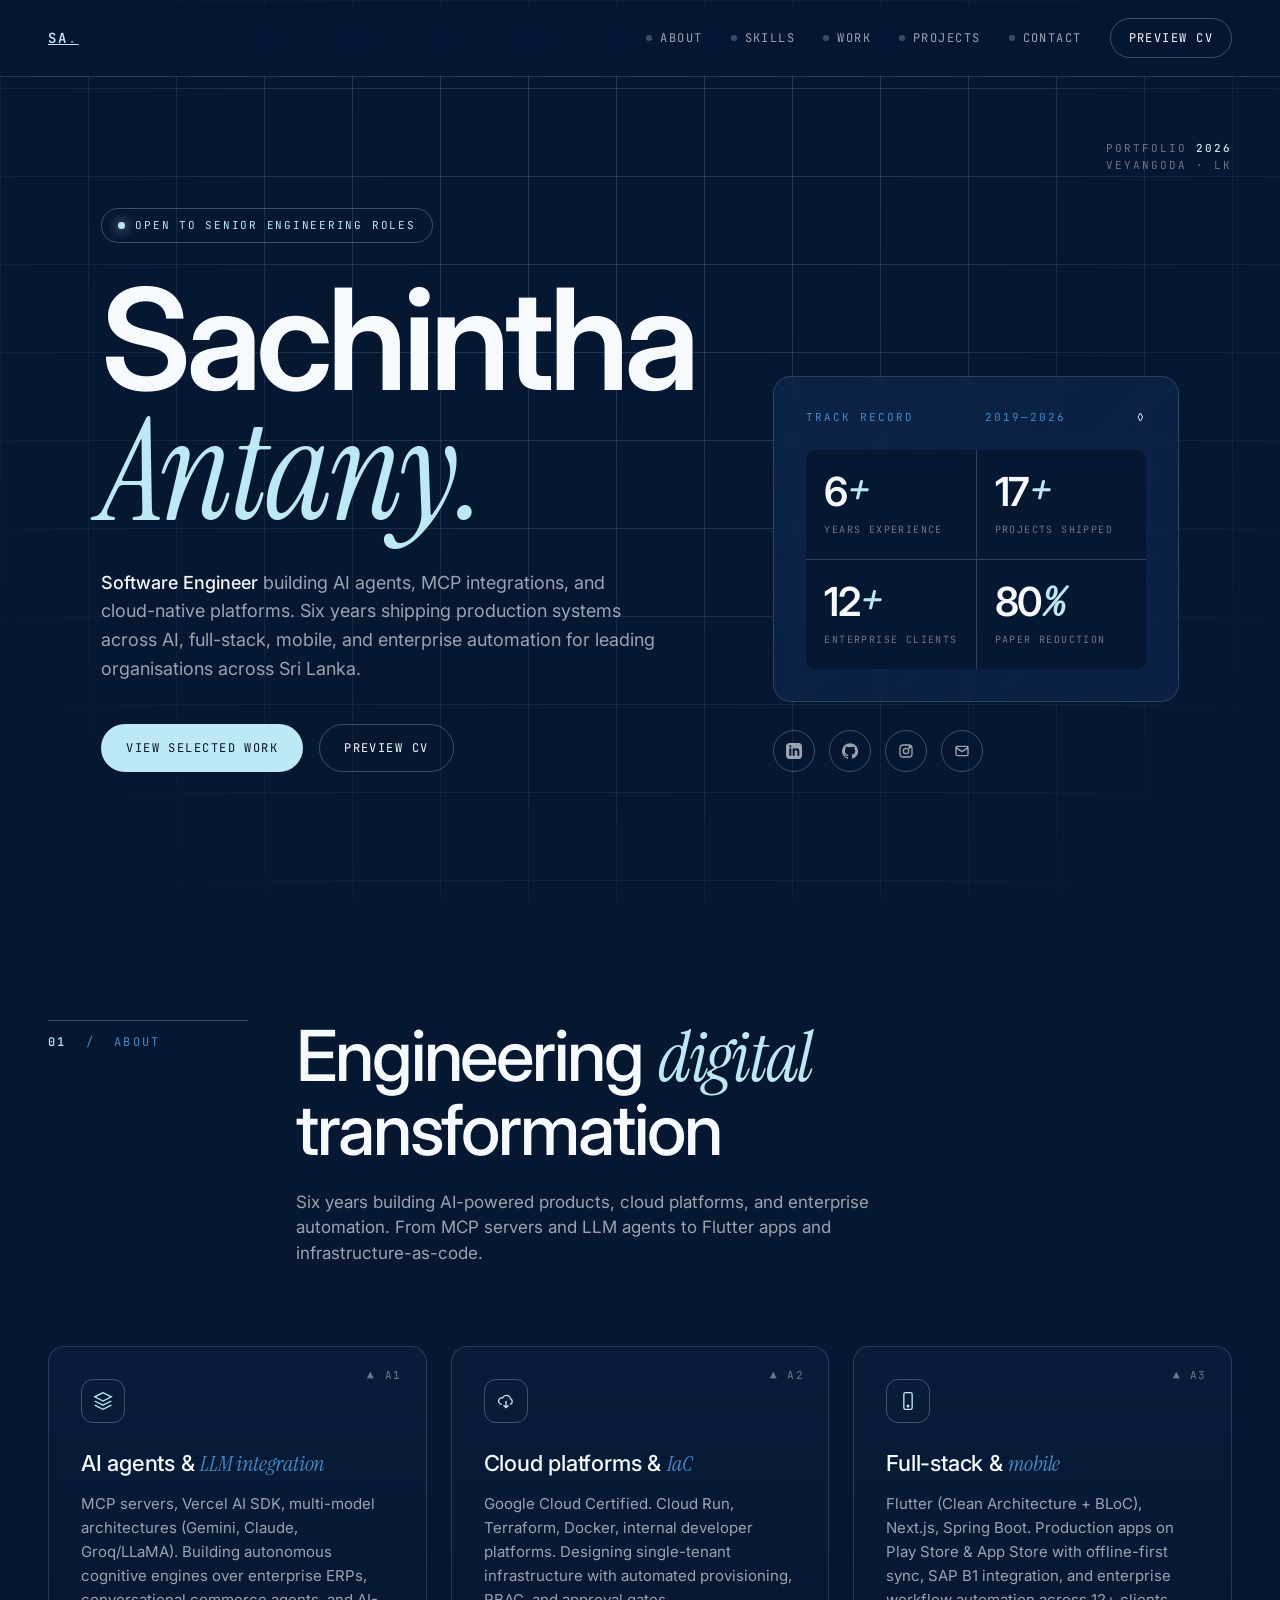
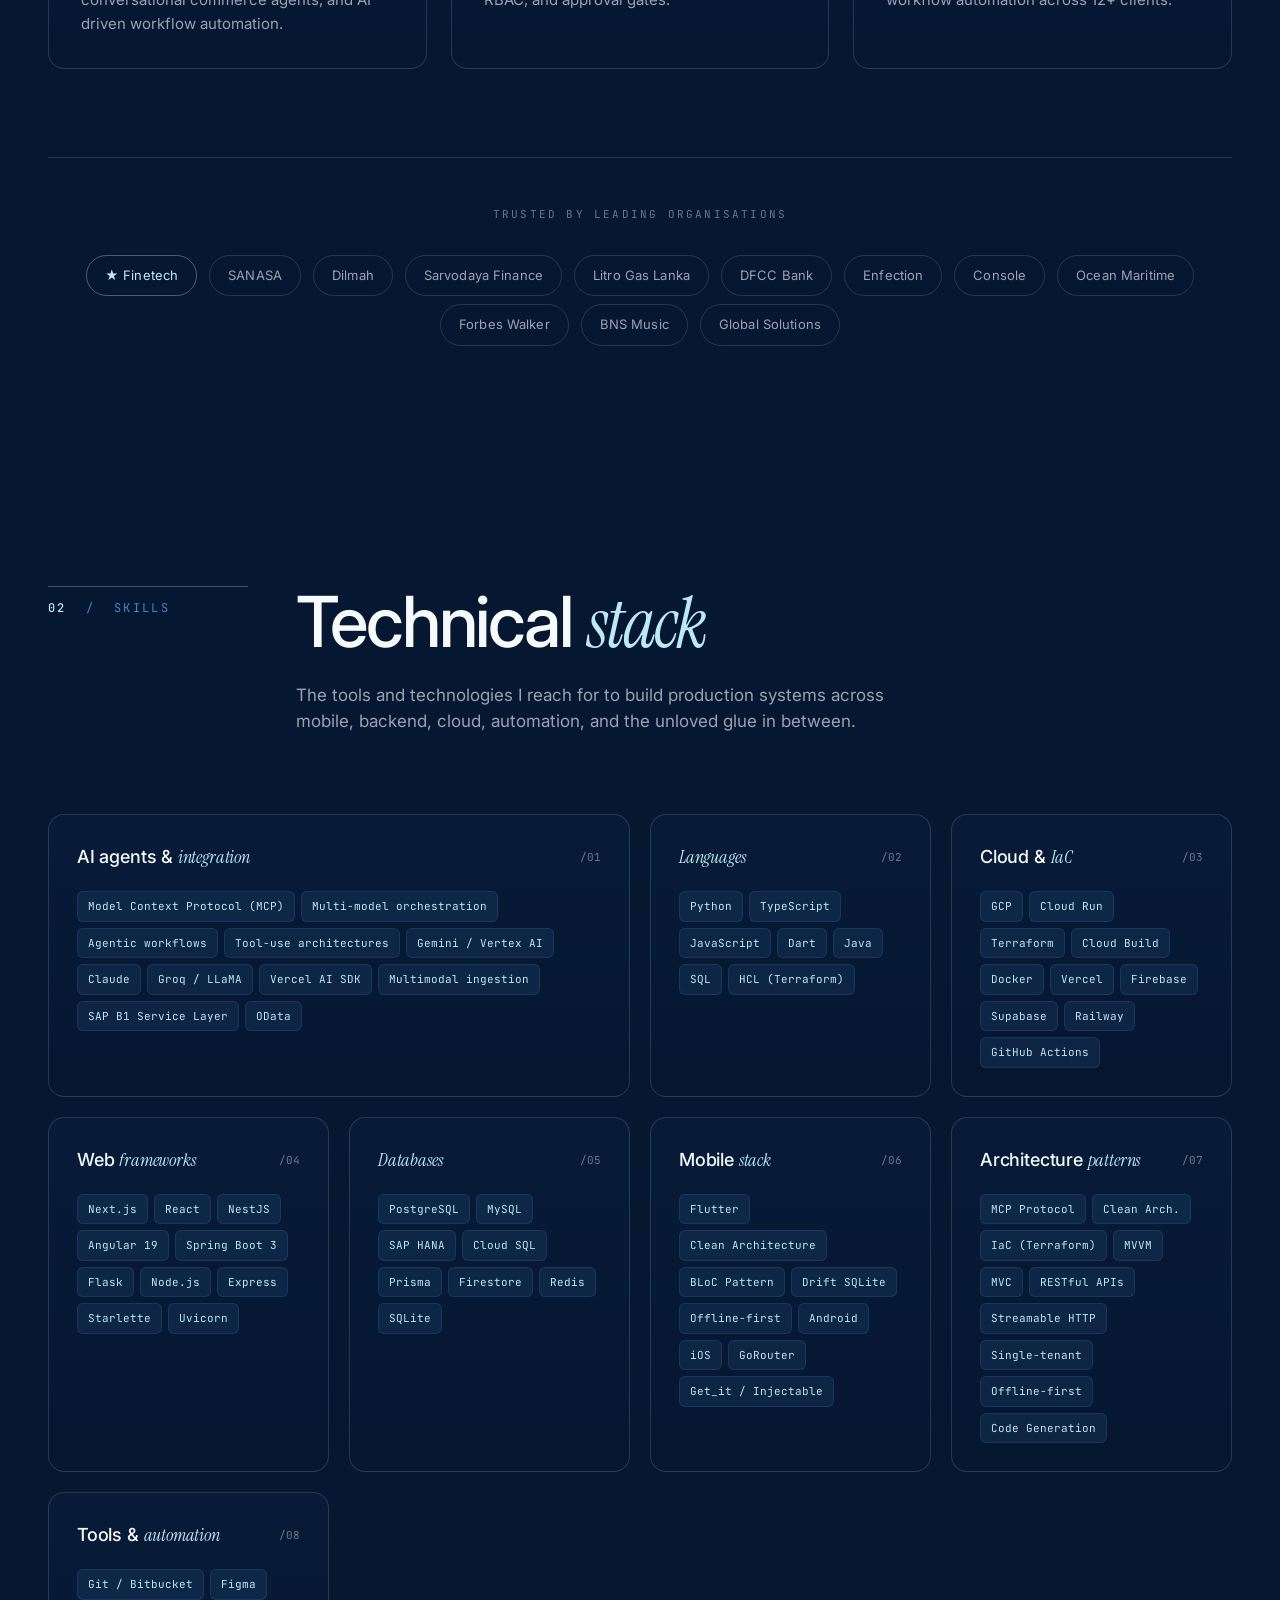
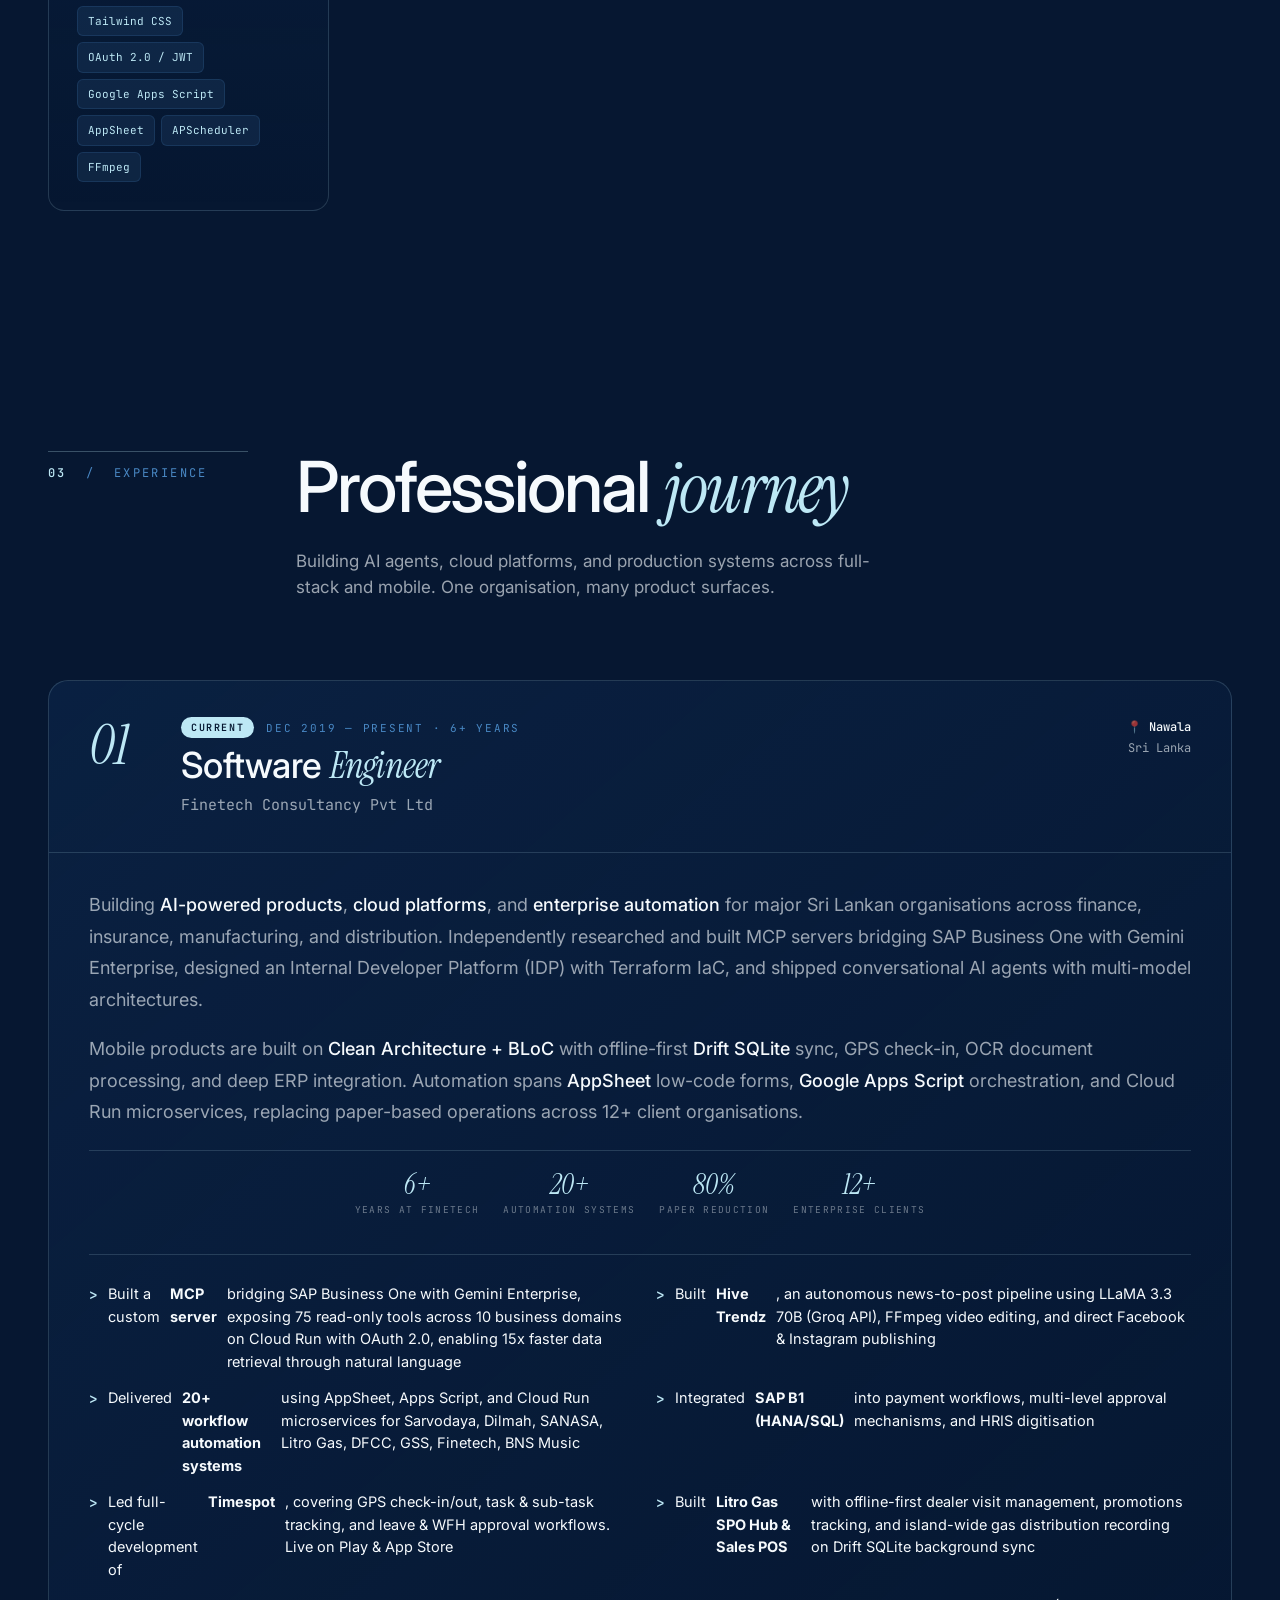
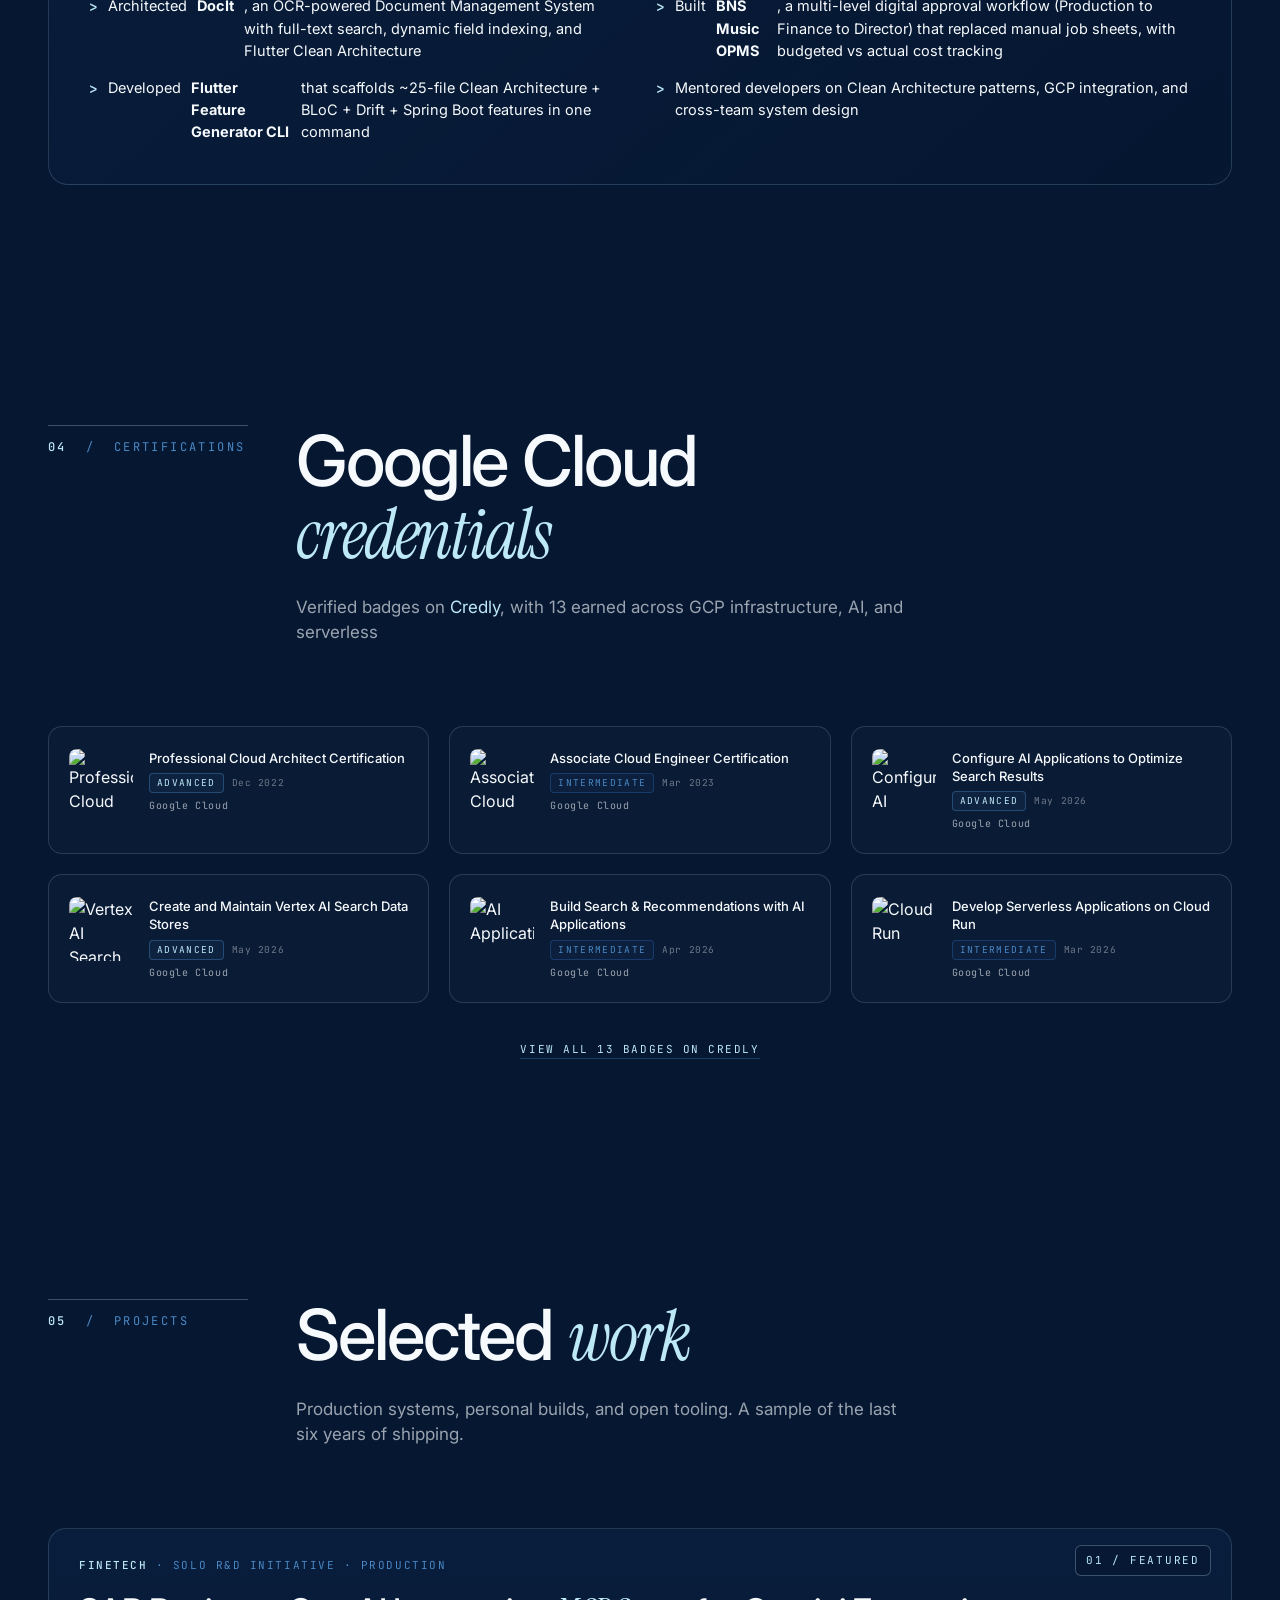
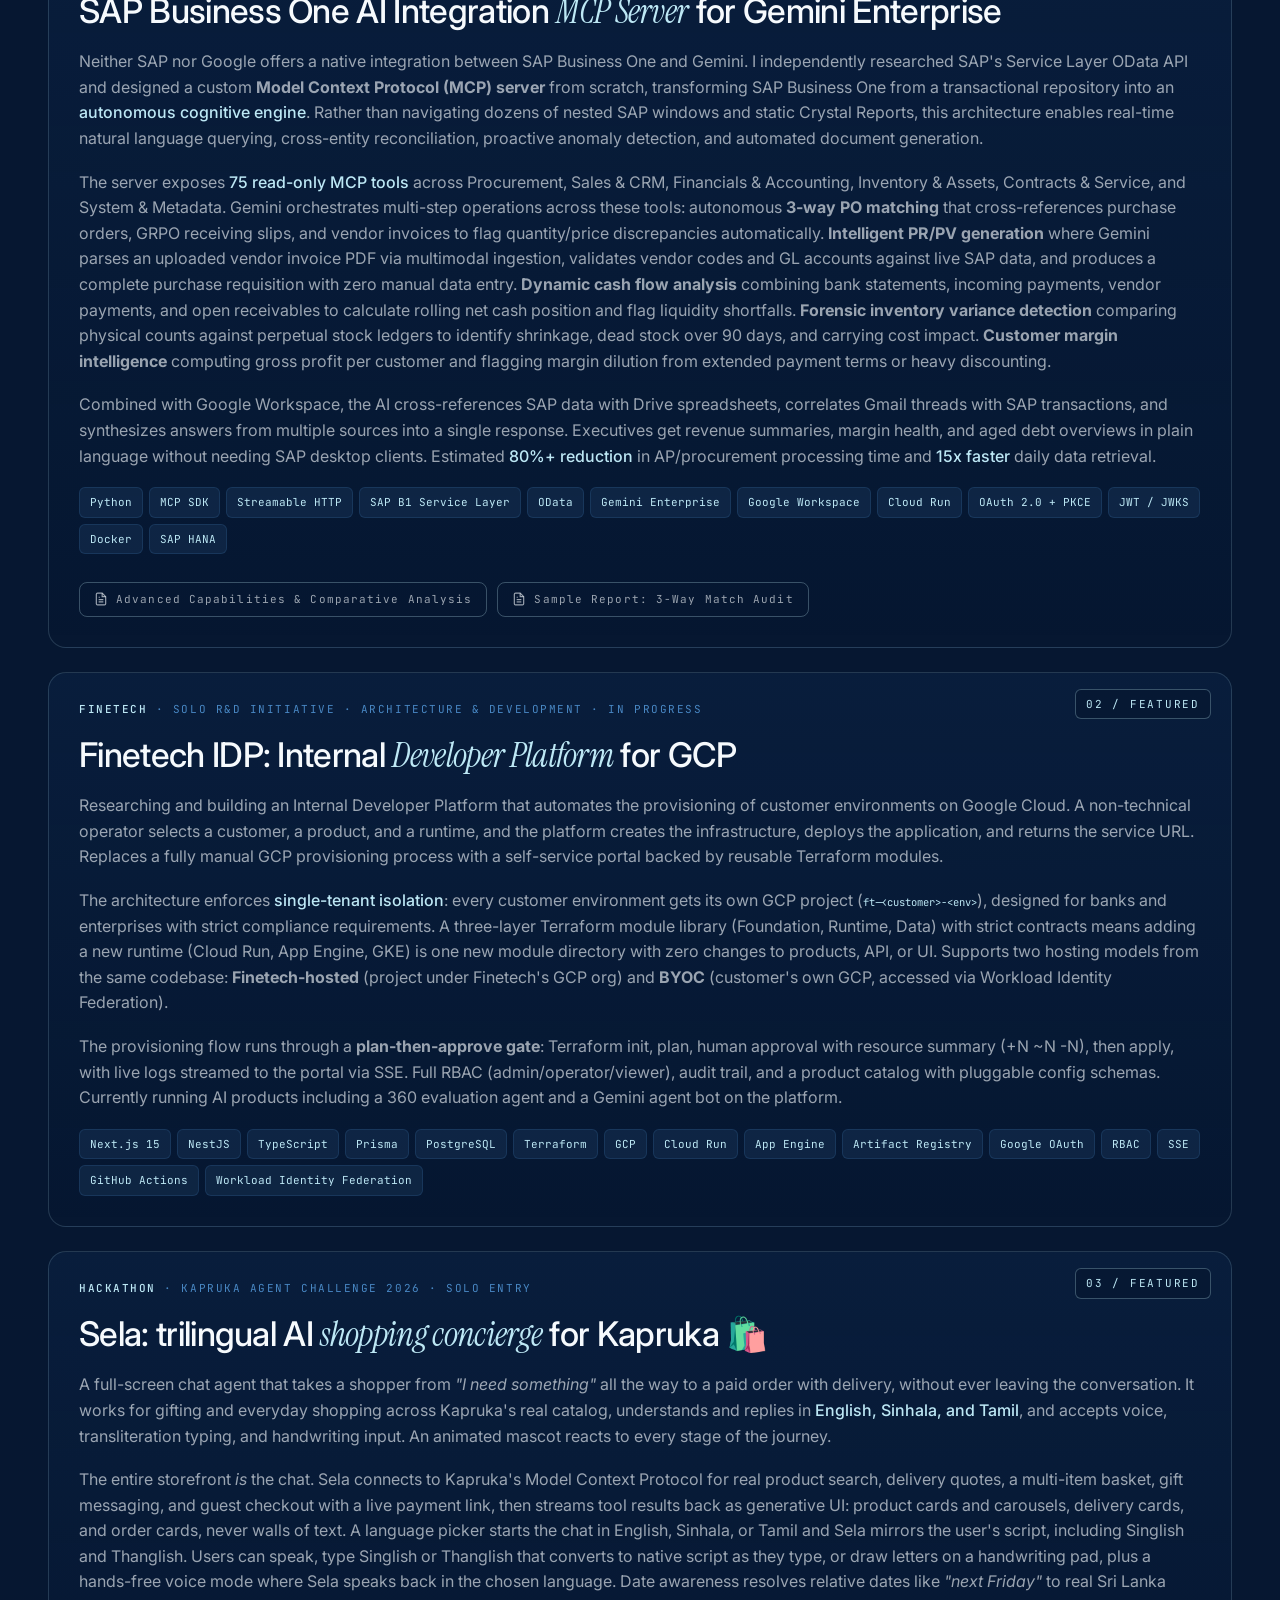
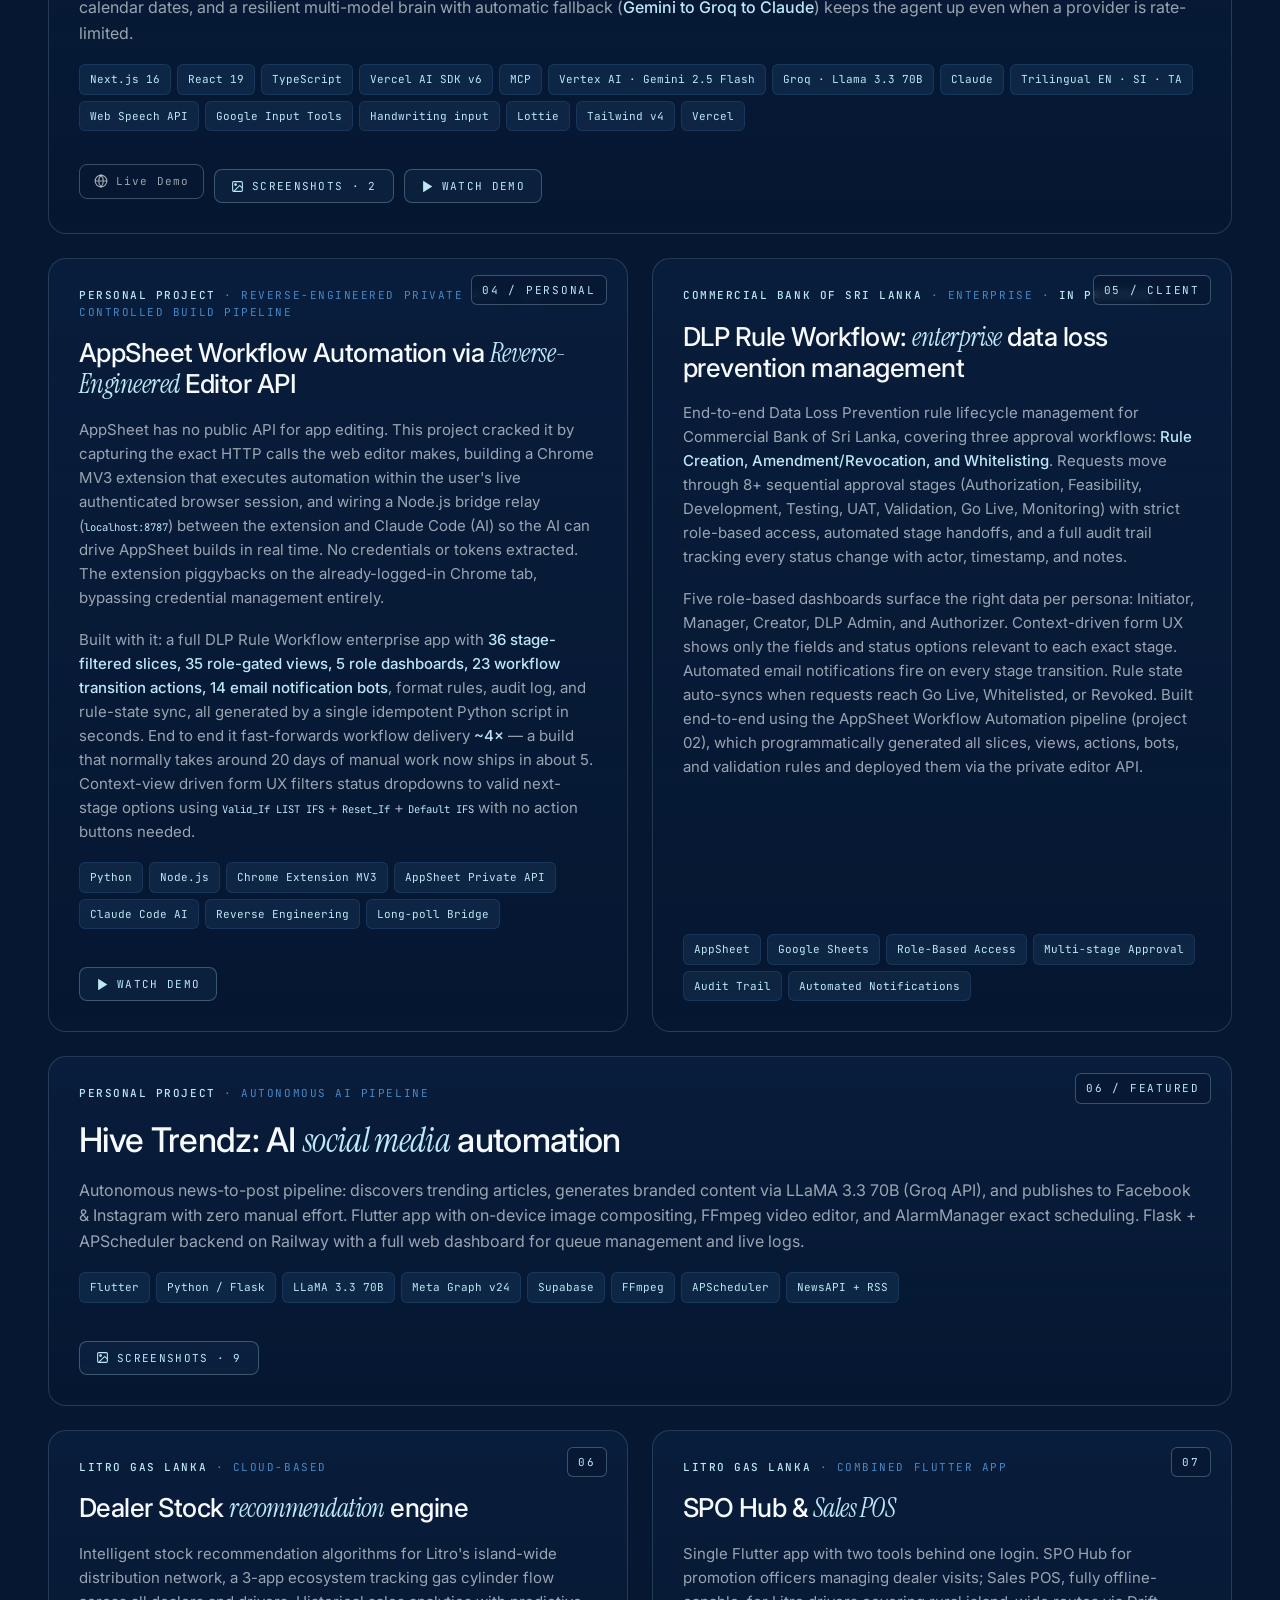
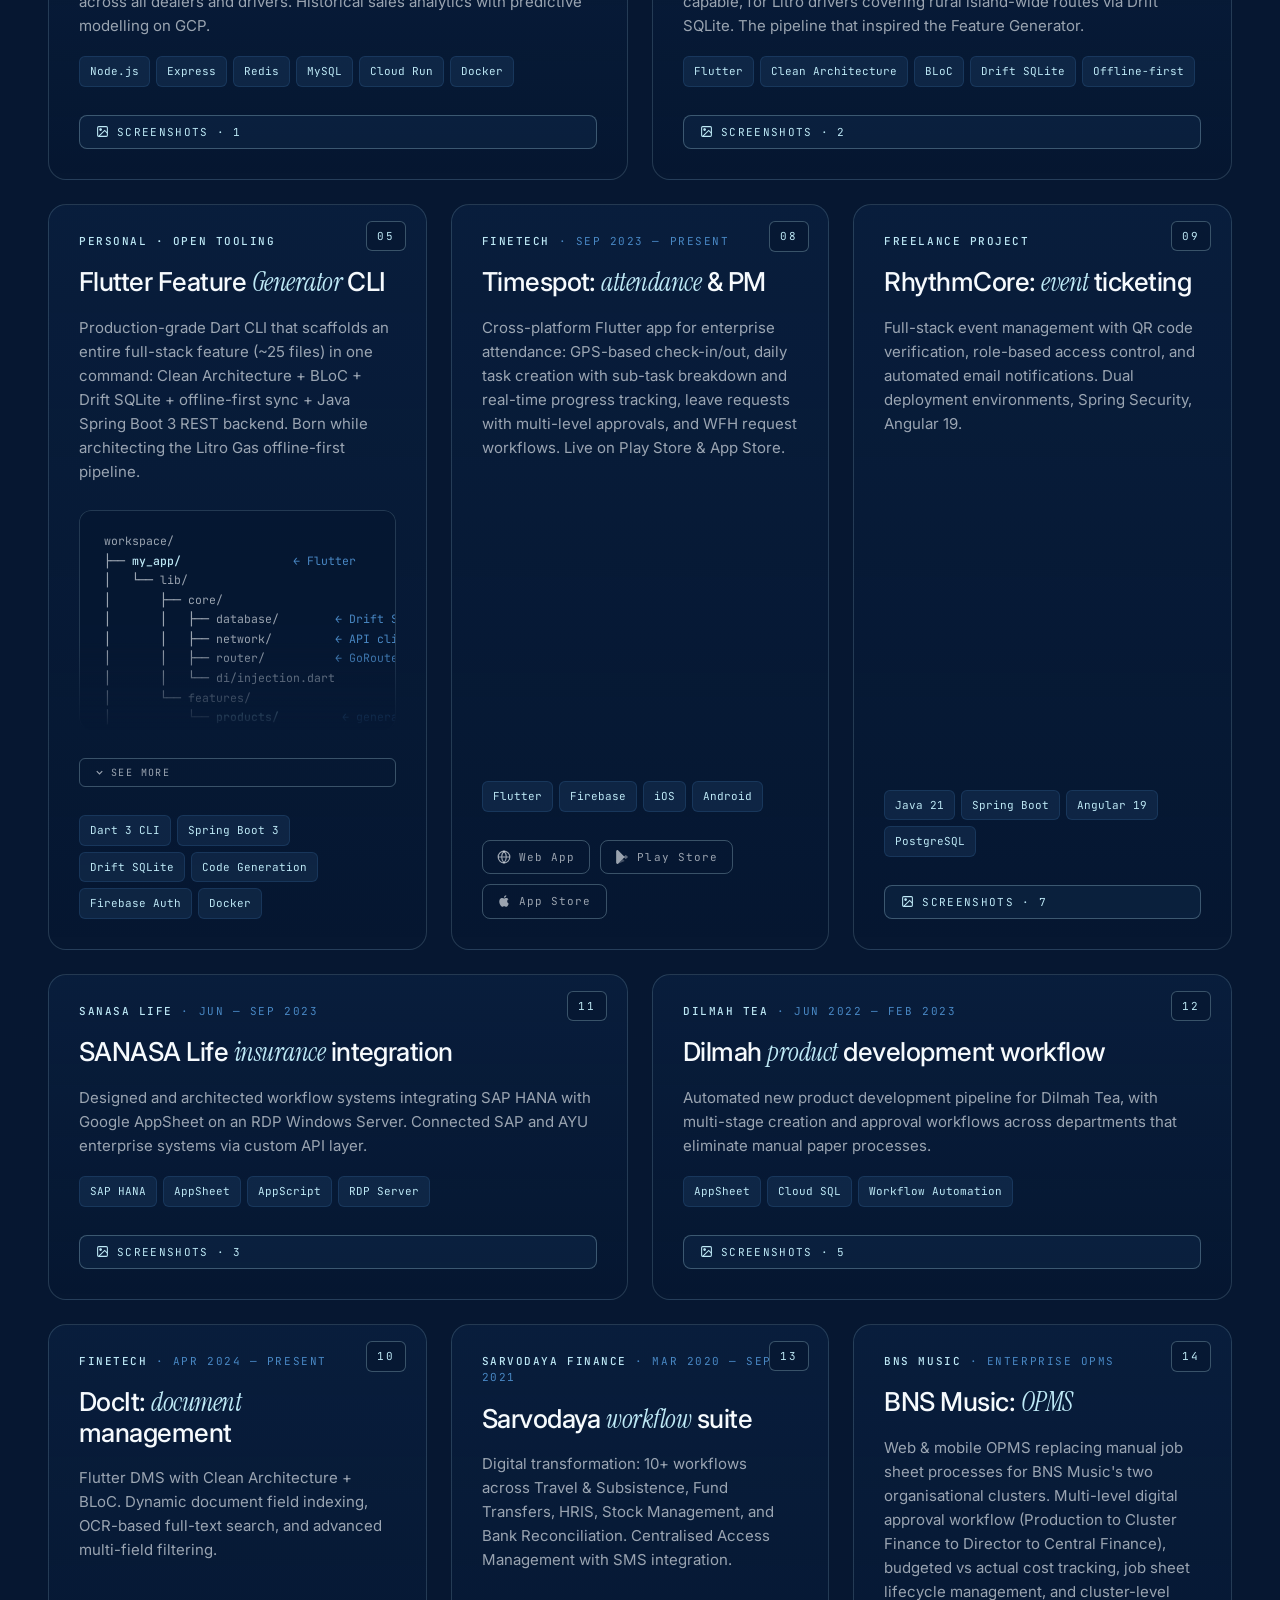
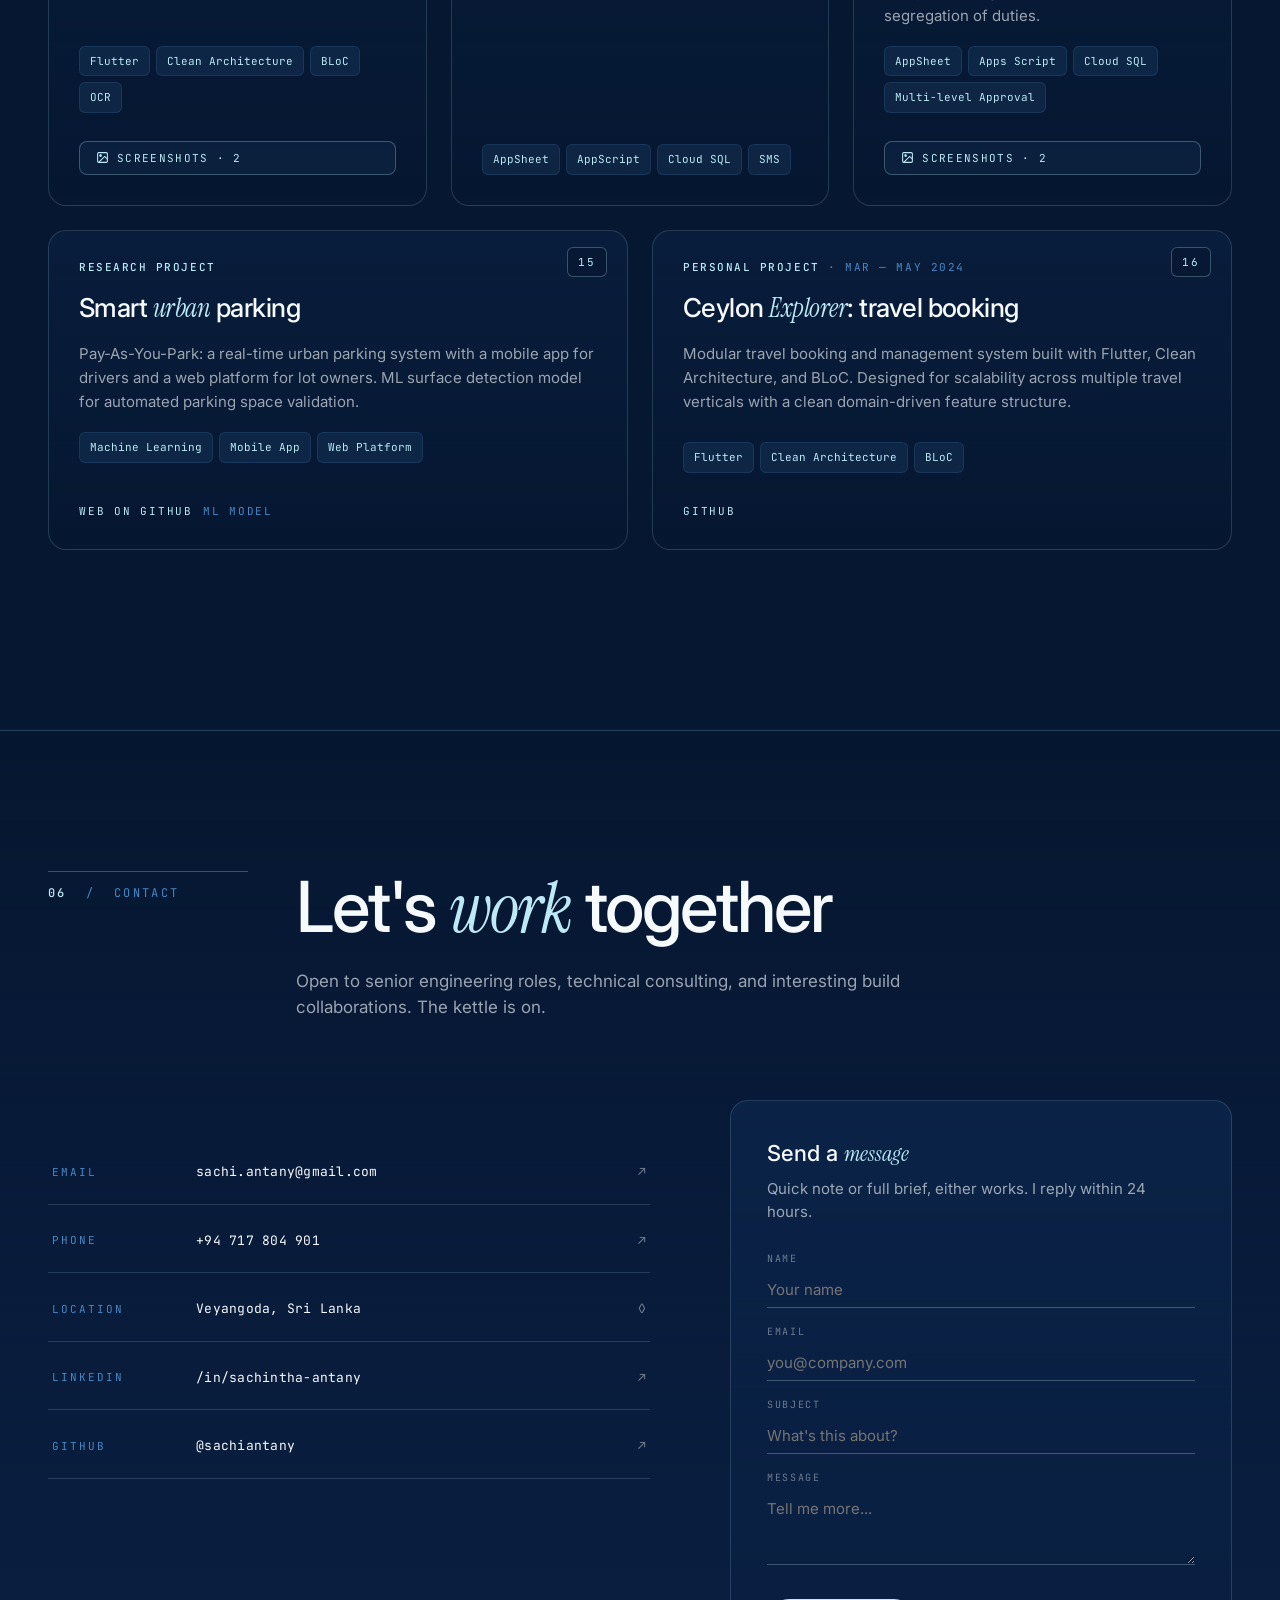
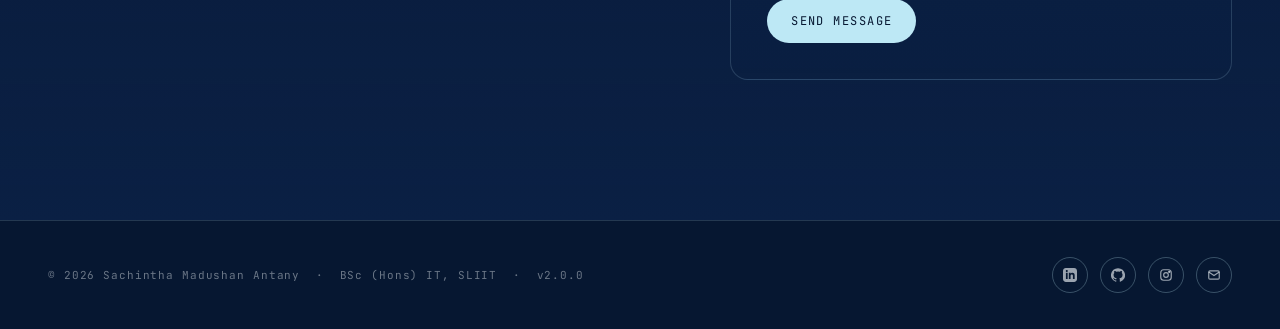
==== commit c0d38086: "update: AI-first positioning, remove all arrow symbols, rename CV - Reorder tech stack: AI agents & " ====
--- a/index.html
+++ b/index.html
@@ -3,10 +3,10 @@
 <head>
 <meta charset="utf-8" />
 <meta name="viewport" content="width=device-width, initial-scale=1" />
-<title>Sachintha Antany | Software Engineer | AI Agents & Full-Stack | Flutter | GCP Certified Architect</title>
+<title>Sachintha Antany | Software Engineer | AI Agents & Cloud Platforms | Flutter | Full-Stack</title>
 
 <!-- SEO -->
-<meta name="description" content="Portfolio of Sachintha Antany | Software Engineer at Finetech Consultancy, Sri Lanka. Building AI agents and LLM-powered products with MCP, Vercel AI SDK, and multi-model architectures. Flutter mobile specialist. Google Certified Professional Cloud Architect." />
+<meta name="description" content="Portfolio of Sachintha Antany | Software Engineer at Finetech Consultancy, Sri Lanka. Building AI agents, MCP servers, cloud platforms, and LLM-powered products. Flutter mobile specialist. Google Cloud Certified." />
 <meta name="keywords" content="Sachintha Antany, AI Agents, LLM Integration, MCP, Vercel AI SDK, Flutter developer, Software Engineer Sri Lanka, GCP Cloud Architect, Next.js, Full-Stack Developer, enterprise automation, Finetech Consultancy" />
 <meta name="author" content="Sachintha Antany" />
 <meta name="robots" content="index, follow" />
@@ -15,8 +15,8 @@
 <!-- Open Graph -->
 <meta property="og:type" content="website" />
 <meta property="og:url" content="https://sachintha-antany.netlify.app/" />
-<meta property="og:title" content="Sachintha Antany | Software Engineer | AI Agents & Full-Stack | Flutter | GCP Certified Architect" />
-<meta property="og:description" content="Software Engineer building AI agents, LLM-powered products, and Flutter mobile apps. 6+ years full-stack and enterprise automation at Finetech Consultancy, Sri Lanka. Google Certified Professional Cloud Architect." />
+<meta property="og:title" content="Sachintha Antany | Software Engineer | AI Agents & Cloud Platforms | Flutter | Full-Stack" />
+<meta property="og:description" content="Software Engineer building AI agents, MCP servers, cloud platforms, and Flutter mobile apps. 6+ years full-stack and enterprise automation at Finetech Consultancy, Sri Lanka. Google Cloud Certified." />
 <meta property="og:image" content="https://sachintha-antany.netlify.app/images/og-preview.png" />
 <meta property="og:locale" content="en_US" />
 <meta property="og:site_name" content="Sachintha Antany Portfolio" />
@@ -24,7 +24,7 @@
 <!-- Twitter Card -->
 <meta name="twitter:card" content="summary_large_image" />
 <meta name="twitter:title" content="Sachintha Antany | Software Engineer | AI Agents & Full-Stack" />
-<meta name="twitter:description" content="Building AI agents and LLM-powered products. Flutter mobile specialist. Google Certified Professional Cloud Architect." />
+<meta name="twitter:description" content="Building AI agents, MCP servers, and cloud platforms. Flutter mobile specialist. Google Cloud Certified." />
 <meta name="twitter:image" content="https://sachintha-antany.netlify.app/images/og-preview.png" />
 
 <!-- JSON-LD Structured Data -->
@@ -54,7 +54,7 @@
   "hasCredential": [
     {
       "@type": "EducationalOccupationalCredential",
-      "name": "Google Professional Cloud Architect",
+      "name": "Google Cloud Certified",
       "credentialCategory": "certification",
       "recognizedBy": { "@type": "Organization", "name": "Google Cloud" }
     },
@@ -534,8 +534,8 @@
   .exp-body {
     padding: 36px 40px 40px;
     display: grid;
-    grid-template-columns: 1fr 1fr;
-    gap: 48px;
+    grid-template-columns: 1fr;
+    gap: 36px;
   }
   .exp-summary { color: var(--dim); font-size: 18px; line-height: 1.75; display: flex; flex-direction: column; gap: 18px; }
   .exp-summary p { margin: 0; }
@@ -547,8 +547,9 @@
     margin-top: 4px;
     padding-top: 20px;
     border-top: 1px solid var(--line);
-  }
-  .exp-kpi { display: flex; flex-direction: column; gap: 3px; }
+    justify-content: center;
+  }
+  .exp-kpi { display: flex; flex-direction: column; gap: 3px; align-items: center; text-align: center; }
   .exp-kpi-num {
     font-family: 'Instrument Serif', serif;
     font-style: italic;
@@ -563,21 +564,28 @@
     text-transform: uppercase;
     color: var(--dimmer);
   }
-  .exp-list { list-style: none; display: flex; flex-direction: column; gap: 14px; }
+  .exp-list {
+    list-style: none;
+    display: grid;
+    grid-template-columns: 1fr 1fr;
+    gap: 14px 32px;
+    border-top: 1px solid var(--line);
+    padding-top: 28px;
+  }
   .exp-list li {
     display: flex;
     align-items: flex-start;
-    gap: 14px;
+    gap: 10px;
     font-size: 14.5px;
     color: var(--paper);
     line-height: 1.55;
   }
   .exp-list li::before {
-    content: '→';
+    content: '>';
     color: var(--cyan);
     font-family: 'JetBrains Mono', monospace;
     font-weight: 600;
-    padding-top: 2px;
+    padding-top: 1px;
     flex-shrink: 0;
   }
 
@@ -999,6 +1007,7 @@
     .exp-header { grid-template-columns: 40px 1fr; }
     .exp-where { grid-column: 2; text-align: left; }
     .exp-body { grid-template-columns: 1fr; gap: 28px; }
+    .exp-list { grid-template-columns: 1fr; }
     .projects-grid > * { grid-column: span 12 !important; }
     .contact-grid { grid-template-columns: 1fr; gap: 48px; }
     .nav-toggle { display: flex; }
@@ -1047,7 +1056,7 @@
       <a href="#experience">Work</a>
       <a href="#projects">Projects</a>
       <a href="#contact">Contact</a>
-      <a href="javascript:void(0)" class="nav-cv" onclick="openLb([{pdf:'cv/cv.pdf'}],0)">Preview CV</a>
+      <a href="javascript:void(0)" class="nav-cv" onclick="openLb([{pdf:'cv/MDSM_Antany_CV_v2.pdf'}],0)">Preview CV</a>
     </nav>
     <button class="nav-toggle" id="navToggle" aria-label="Toggle navigation menu" aria-expanded="false" aria-controls="navLinks">
       <span></span><span></span><span></span>
@@ -1069,13 +1078,13 @@
         <div class="badge"><span class="dot"></span> Open to senior engineering roles</div>
         <h1 class="name">Sachintha<br><span class="it">Antany.</span></h1>
         <p class="hero-tag">
-          <b>Senior Software Engineer</b> specialising in Flutter mobile architecture,
-          cloud-native backends, and full-stack enterprise systems. Six years shipping production
-          software for leading organisations across Sri Lanka.
+          <b>Software Engineer</b> building AI agents, MCP integrations, and cloud-native platforms.
+          Six years shipping production systems across AI, full-stack, mobile, and enterprise
+          automation for leading organisations across Sri Lanka.
         </p>
         <div class="hero-ctas">
-          <a href="#projects" class="btn btn-primary">View Selected Work →</a>
-          <a href="javascript:void(0)" class="btn btn-ghost" onclick="openLb([{pdf:'cv/cv.pdf'}],0)">Preview CV</a>
+          <a href="#projects" class="btn btn-primary">View Selected Work</a>
+          <a href="javascript:void(0)" class="btn btn-ghost" onclick="openLb([{pdf:'cv/MDSM_Antany_CV_v2.pdf'}],0)">Preview CV</a>
         </div>
       </div>
       <div>
@@ -1127,8 +1136,8 @@
       <div>
         <h2 class="sec-title">Engineering <span class="it">digital</span> transformation</h2>
         <p class="sec-blurb">
-          Six years architecting enterprise-grade systems across mobile, cloud, and automation.
-          I design for scale, write for maintainability, and ship for real users.
+          Six years building AI-powered products, cloud platforms, and enterprise automation.
+          From MCP servers and LLM agents to Flutter apps and infrastructure-as-code.
         </p>
       </div>
     </div>
@@ -1137,26 +1146,26 @@
       <div class="pillar">
         <div class="pillar-num">▲ A1</div>
         <div class="pillar-icon">
-          <svg viewBox="0 0 24 24" fill="none" stroke="currentColor" stroke-width="1.6"><rect x="7" y="2" width="10" height="20" rx="2"/><circle cx="12" cy="18" r="1" fill="currentColor"/></svg>
-        </div>
-        <h3>Mobile <span class="it">architecture</span></h3>
-        <p>Production Flutter apps on Play Store &amp; App Store. Clean Architecture + BLoC, offline-first Drift SQLite, cross-platform sync pipelines, code-gen everywhere.</p>
+          <svg viewBox="0 0 24 24" fill="none" stroke="currentColor" stroke-width="1.6"><path d="M12 2L2 7l10 5 10-5-10-5z"/><path d="M2 17l10 5 10-5"/><path d="M2 12l10 5 10-5"/></svg>
+        </div>
+        <h3>AI agents &amp; <span class="it">LLM integration</span></h3>
+        <p>MCP servers, Vercel AI SDK, multi-model architectures (Gemini, Claude, Groq/LLaMA). Building autonomous cognitive engines over enterprise ERPs, conversational commerce agents, and AI-driven workflow automation.</p>
       </div>
       <div class="pillar">
         <div class="pillar-num">▲ A2</div>
         <div class="pillar-icon">
           <svg viewBox="0 0 24 24" fill="none" stroke="currentColor" stroke-width="1.6"><path d="M7 16a4 4 0 1 1 1-7.9 5 5 0 0 1 9.5 1.4A3.5 3.5 0 0 1 17 16"/><path d="M12 12v8m-3-3l3 3 3-3"/></svg>
         </div>
-        <h3>Cloud &amp; <span class="it">automation</span></h3>
-        <p>GCP, Cloud Run, Docker, Firebase. Workflow automation for Dilmah, SANASA, and Sarvodaya, cutting paper use by 80% across enterprise implementations.</p>
+        <h3>Cloud platforms &amp; <span class="it">IaC</span></h3>
+        <p>Google Cloud Certified. Cloud Run, Terraform, Docker, internal developer platforms. Designing single-tenant infrastructure with automated provisioning, RBAC, and approval gates.</p>
       </div>
       <div class="pillar">
         <div class="pillar-num">▲ A3</div>
         <div class="pillar-icon">
-          <svg viewBox="0 0 24 24" fill="none" stroke="currentColor" stroke-width="1.6"><circle cx="6" cy="6" r="3"/><circle cx="18" cy="6" r="3"/><circle cx="12" cy="18" r="3"/><path d="M8 8l3 7M16 8l-3 7"/></svg>
-        </div>
-        <h3>Systems <span class="it">integration</span></h3>
-        <p>SAP HANA, Meta Graph API, App Script, REST. Wiring payment workflows, HRIS, and approval chains across complex organisational hierarchies.</p>
+          <svg viewBox="0 0 24 24" fill="none" stroke="currentColor" stroke-width="1.6"><rect x="7" y="2" width="10" height="20" rx="2"/><circle cx="12" cy="18" r="1" fill="currentColor"/></svg>
+        </div>
+        <h3>Full-stack &amp; <span class="it">mobile</span></h3>
+        <p>Flutter (Clean Architecture + BLoC), Next.js, Spring Boot. Production apps on Play Store &amp; App Store with offline-first sync, SAP B1 integration, and enterprise workflow automation across 12+ clients.</p>
       </div>
     </div>
 
@@ -1196,7 +1205,51 @@
 
     <div class="skills-grid">
       <div class="skill-card wide">
-        <div class="skill-head"><div class="skill-name">Mobile <span class="it">stack</span></div><div class="skill-idx">/01</div></div>
+        <div class="skill-head"><div class="skill-name">AI agents &amp; <span class="it">integration</span></div><div class="skill-idx">/01</div></div>
+        <div class="chip-row">
+          <span class="chip">Model Context Protocol (MCP)</span><span class="chip">Multi-model orchestration</span>
+          <span class="chip">Agentic workflows</span><span class="chip">Tool-use architectures</span>
+          <span class="chip">Gemini / Vertex AI</span><span class="chip">Claude</span><span class="chip">Groq / LLaMA</span>
+          <span class="chip">Vercel AI SDK</span><span class="chip">Multimodal ingestion</span>
+          <span class="chip">SAP B1 Service Layer</span><span class="chip">OData</span>
+        </div>
+      </div>
+
+      <div class="skill-card">
+        <div class="skill-head"><div class="skill-name"><span class="it">Languages</span></div><div class="skill-idx">/02</div></div>
+        <div class="chip-row">
+          <span class="chip">Python</span><span class="chip">TypeScript</span><span class="chip">JavaScript</span>
+          <span class="chip">Dart</span><span class="chip">Java</span><span class="chip">SQL</span><span class="chip">HCL (Terraform)</span>
+        </div>
+      </div>
+
+      <div class="skill-card">
+        <div class="skill-head"><div class="skill-name">Cloud &amp; <span class="it">IaC</span></div><div class="skill-idx">/03</div></div>
+        <div class="chip-row">
+          <span class="chip">GCP</span><span class="chip">Cloud Run</span><span class="chip">Terraform</span><span class="chip">Cloud Build</span><span class="chip">Docker</span>
+          <span class="chip">Vercel</span><span class="chip">Firebase</span><span class="chip">Supabase</span><span class="chip">Railway</span><span class="chip">GitHub Actions</span>
+        </div>
+      </div>
+
+      <div class="skill-card">
+        <div class="skill-head"><div class="skill-name">Web <span class="it">frameworks</span></div><div class="skill-idx">/04</div></div>
+        <div class="chip-row">
+          <span class="chip">Next.js</span><span class="chip">React</span><span class="chip">NestJS</span><span class="chip">Angular 19</span>
+          <span class="chip">Spring Boot 3</span><span class="chip">Flask</span><span class="chip">Node.js</span>
+          <span class="chip">Express</span><span class="chip">Starlette</span><span class="chip">Uvicorn</span>
+        </div>
+      </div>
+
+      <div class="skill-card">
+        <div class="skill-head"><div class="skill-name"><span class="it">Databases</span></div><div class="skill-idx">/05</div></div>
+        <div class="chip-row">
+          <span class="chip">PostgreSQL</span><span class="chip">MySQL</span><span class="chip">SAP HANA</span>
+          <span class="chip">Cloud SQL</span><span class="chip">Prisma</span><span class="chip">Firestore</span><span class="chip">Redis</span><span class="chip">SQLite</span>
+        </div>
+      </div>
+
+      <div class="skill-card">
+        <div class="skill-head"><div class="skill-name">Mobile <span class="it">stack</span></div><div class="skill-idx">/06</div></div>
         <div class="chip-row">
           <span class="chip">Flutter</span><span class="chip">Clean Architecture</span><span class="chip">BLoC Pattern</span>
           <span class="chip">Drift SQLite</span><span class="chip">Offline-first</span><span class="chip">Android</span><span class="chip">iOS</span>
@@ -1205,61 +1258,19 @@
       </div>
 
       <div class="skill-card">
-        <div class="skill-head"><div class="skill-name"><span class="it">Languages</span></div><div class="skill-idx">/02</div></div>
-        <div class="chip-row">
-          <span class="chip">Dart</span><span class="chip">Java</span><span class="chip">Python</span>
-          <span class="chip">JavaScript</span><span class="chip">TypeScript</span><span class="chip">SQL</span>
-        </div>
-      </div>
-
-      <div class="skill-card">
-        <div class="skill-head"><div class="skill-name">Web <span class="it">frameworks</span></div><div class="skill-idx">/03</div></div>
-        <div class="chip-row">
-          <span class="chip">Next.js</span><span class="chip">React</span><span class="chip">Angular 19</span>
-          <span class="chip">Spring Boot 3</span><span class="chip">Flask</span><span class="chip">Node.js</span>
-          <span class="chip">Express</span><span class="chip">Starlette</span><span class="chip">Uvicorn</span>
-        </div>
-      </div>
-
-      <div class="skill-card">
-        <div class="skill-head"><div class="skill-name">Cloud &amp; <span class="it">DevOps</span></div><div class="skill-idx">/04</div></div>
-        <div class="chip-row">
-          <span class="chip">GCP</span><span class="chip">Cloud Run</span><span class="chip">Cloud Build</span><span class="chip">Docker</span>
-          <span class="chip">Vercel</span><span class="chip">Firebase</span><span class="chip">Supabase</span><span class="chip">Railway</span>
-        </div>
-      </div>
-
-      <div class="skill-card">
-        <div class="skill-head"><div class="skill-name"><span class="it">Databases</span></div><div class="skill-idx">/05</div></div>
-        <div class="chip-row">
-          <span class="chip">PostgreSQL</span><span class="chip">MySQL</span><span class="chip">SAP HANA</span>
-          <span class="chip">Cloud SQL</span><span class="chip">Firestore</span><span class="chip">Redis</span><span class="chip">SQLite</span>
-        </div>
-      </div>
-
-      <div class="skill-card wide">
-        <div class="skill-head"><div class="skill-name">AI &amp; <span class="it">agents</span></div><div class="skill-idx">/06</div></div>
-        <div class="chip-row">
-          <span class="chip">MCP</span><span class="chip">Vercel AI SDK</span><span class="chip">Gemini / Vertex AI</span>
-          <span class="chip">Claude</span><span class="chip">Groq API</span><span class="chip">LLaMA 3.3 70B</span>
-          <span class="chip">SAP B1 Service Layer</span><span class="chip">OData</span>
-          <span class="chip">Google Apps Script</span><span class="chip">APScheduler</span><span class="chip">FFmpeg</span>
-        </div>
-      </div>
-
-      <div class="skill-card">
         <div class="skill-head"><div class="skill-name">Architecture <span class="it">patterns</span></div><div class="skill-idx">/07</div></div>
         <div class="chip-row">
-          <span class="chip">Clean Arch.</span><span class="chip">MCP Protocol</span><span class="chip">MVVM</span><span class="chip">MVC</span>
-          <span class="chip">RESTful APIs</span><span class="chip">Streamable HTTP</span><span class="chip">Offline-first</span><span class="chip">Code Generation</span>
+          <span class="chip">MCP Protocol</span><span class="chip">Clean Arch.</span><span class="chip">IaC (Terraform)</span><span class="chip">MVVM</span><span class="chip">MVC</span>
+          <span class="chip">RESTful APIs</span><span class="chip">Streamable HTTP</span><span class="chip">Single-tenant</span><span class="chip">Offline-first</span><span class="chip">Code Generation</span>
         </div>
       </div>
 
       <div class="skill-card">
-        <div class="skill-head"><div class="skill-name">Tools &amp; <span class="it">APIs</span></div><div class="skill-idx">/08</div></div>
+        <div class="skill-head"><div class="skill-name">Tools &amp; <span class="it">automation</span></div><div class="skill-idx">/08</div></div>
         <div class="chip-row">
           <span class="chip">Git / Bitbucket</span><span class="chip">Figma</span><span class="chip">Tailwind CSS</span>
-          <span class="chip">OAuth 2.0 / JWT</span><span class="chip">Spring Security</span><span class="chip">Meta Graph v24</span><span class="chip">NewsAPI</span>
+          <span class="chip">OAuth 2.0 / JWT</span><span class="chip">Google Apps Script</span><span class="chip">AppSheet</span>
+          <span class="chip">APScheduler</span><span class="chip">FFmpeg</span>
         </div>
       </div>
     </div>
@@ -1274,7 +1285,7 @@
       <div>
         <h2 class="sec-title">Professional <span class="it">journey</span></h2>
         <p class="sec-blurb">
-          Building and shipping production systems across mobile, cloud, and enterprise automation.
+          Building AI agents, cloud platforms, and production systems across full-stack and mobile.
           One organisation, many product surfaces.
         </p>
       </div>
@@ -1298,7 +1309,7 @@
       </div>
       <div class="exp-body">
         <div class="exp-summary">
-          <p>Leading development of <b>production mobile applications</b> and <b>enterprise workflow automation</b> for major Sri Lankan organisations across finance, insurance, manufacturing, and distribution sectors. Architecting end-to-end solutions from Flutter mobile to GCP cloud infrastructure, integrating SAP B1 (HANA/SQL), social APIs, and third-party enterprise systems.</p>
+          <p>Building <b>AI-powered products</b>, <b>cloud platforms</b>, and <b>enterprise automation</b> for major Sri Lankan organisations across finance, insurance, manufacturing, and distribution. Independently researched and built MCP servers bridging SAP Business One with Gemini Enterprise, designed an Internal Developer Platform (IDP) with Terraform IaC, and shipped conversational AI agents with multi-model architectures.</p>
           <p>Mobile products are built on <b>Clean Architecture + BLoC</b> with offline-first <b>Drift SQLite</b> sync, GPS check-in, OCR document processing, and deep ERP integration. Automation spans <b>AppSheet</b> low-code forms, <b>Google Apps Script</b> orchestration, and Cloud Run microservices, replacing paper-based operations across 12+ client organisations.</p>
           <div class="exp-kpis">
             <div class="exp-kpi">
@@ -1320,14 +1331,14 @@
           </div>
         </div>
         <ul class="exp-list">
+          <li>Built a custom <b>MCP server</b> bridging SAP Business One with Gemini Enterprise, exposing 75 read-only tools across 10 business domains on Cloud Run with OAuth 2.0, enabling 15x faster data retrieval through natural language</li>
+          <li>Built <b>Hive Trendz</b>, an autonomous news-to-post pipeline using LLaMA 3.3 70B (Groq API), FFmpeg video editing, and direct Facebook &amp; Instagram publishing</li>
+          <li>Delivered <b>20+ workflow automation systems</b> using AppSheet, Apps Script, and Cloud Run microservices for Sarvodaya, Dilmah, SANASA, Litro Gas, DFCC, GSS, Finetech, BNS Music</li>
+          <li>Integrated <b>SAP B1 (HANA/SQL)</b> into payment workflows, multi-level approval mechanisms, and HRIS digitisation</li>
           <li>Led full-cycle development of <b>Timespot</b>, covering GPS check-in/out, task &amp; sub-task tracking, and leave &amp; WFH approval workflows. Live on Play &amp; App Store</li>
           <li>Built <b>Litro Gas SPO Hub &amp; Sales POS</b> with offline-first dealer visit management, promotions tracking, and island-wide gas distribution recording on Drift SQLite background sync</li>
           <li>Architected <b>DocIt</b>, an OCR-powered Document Management System with full-text search, dynamic field indexing, and Flutter Clean Architecture</li>
-          <li>Delivered <b>20+ workflow automation systems</b> for Sarvodaya, Dilmah, SANASA, Litro Gas, DFCC, GSS, Finetech, BNS Music</li>
-          <li>Built a custom <b>MCP server</b> bridging SAP Business One with Gemini Enterprise, exposing 75 read-only tools across 10 business domains on Cloud Run with OAuth 2.0, enabling 15x faster data retrieval through natural language</li>
-          <li>Integrated <b>SAP B1 (HANA/SQL)</b> into payment workflows, multi-level approval mechanisms, and HRIS digitisation</li>
-          <li>Built <b>BNS Music OPMS</b>, a multi-level digital approval workflow (Production → Finance → Director) that replaced manual job sheets, with budgeted vs actual cost tracking</li>
-          <li>Built <b>Hive Trendz</b>, an autonomous news-to-post pipeline using LLaMA 3.3 70B (Groq API), FFmpeg video editing, and direct Facebook &amp; Instagram publishing</li>
+          <li>Built <b>BNS Music OPMS</b>, a multi-level digital approval workflow (Production to Finance to Director) that replaced manual job sheets, with budgeted vs actual cost tracking</li>
           <li>Developed <b>Flutter Feature Generator CLI</b> that scaffolds ~25-file Clean Architecture + BLoC + Drift + Spring Boot features in one command</li>
           <li>Mentored developers on Clean Architecture patterns, GCP integration, and cross-team system design</li>
         </ul>
@@ -1424,7 +1435,7 @@
     </div>
 
     <div class="certs-footer">
-      <a href="https://www.credly.com/users/sachintha-antany.1f19a389/badges" target="_blank">View all 13 badges on Credly →</a>
+      <a href="https://www.credly.com/users/sachintha-antany.1f19a389/badges" target="_blank">View all 13 badges on Credly</a>
     </div>
   </div>
 </section>
@@ -1502,9 +1513,47 @@
         </div>
       </article>
 
-      <!-- 02 — Sela (featured, full width) -->
+      <!-- 02 — Finetech IDP (featured, full width) -->
       <article class="project p-feature" style="grid-column: span 12;">
         <div class="p-corner">02 / FEATURED</div>
+        <div class="p-body">
+          <div class="p-kicker"><b>Finetech</b> · Solo R&amp;D Initiative · Architecture &amp; Development · In Progress</div>
+          <h3 class="p-title">Finetech IDP: Internal <span class="it">Developer Platform</span> for GCP</h3>
+          <p class="p-desc">
+            Researching and building an Internal Developer Platform that automates the provisioning of customer
+            environments on Google Cloud. A non-technical operator selects a customer, a product, and a runtime,
+            and the platform creates the infrastructure, deploys the application, and returns the service URL.
+            Replaces a fully manual GCP provisioning process with a self-service portal backed by reusable
+            Terraform modules.
+          </p>
+          <p class="p-desc">
+            The architecture enforces <b style="color:var(--cyan);font-weight:500;">single-tenant isolation</b>: every
+            customer environment gets its own GCP project (<code style="font-family:'JetBrains Mono',monospace;font-size:10.5px;color:var(--cyan)">ft-&lt;customer&gt;-&lt;env&gt;</code>),
+            designed for banks and enterprises with strict compliance requirements. A three-layer Terraform module
+            library (Foundation, Runtime, Data) with strict contracts means adding a new runtime (Cloud Run, App Engine,
+            GKE) is one new module directory with zero changes to products, API, or UI. Supports two hosting models
+            from the same codebase: <b>Finetech-hosted</b> (project under Finetech's GCP org) and
+            <b>BYOC</b> (customer's own GCP, accessed via Workload Identity Federation).
+          </p>
+          <p class="p-desc">
+            The provisioning flow runs through a <b>plan-then-approve gate</b>: Terraform init, plan, human approval
+            with resource summary (+N ~N -N), then apply, with live logs streamed to the portal via SSE. Full RBAC
+            (admin/operator/viewer), audit trail, and a product catalog with pluggable config schemas. Currently
+            running AI products including a 360 evaluation agent and a Gemini agent bot on the platform.
+          </p>
+          <div class="p-stack">
+            <span class="chip">Next.js 15</span><span class="chip">NestJS</span><span class="chip">TypeScript</span>
+            <span class="chip">Prisma</span><span class="chip">PostgreSQL</span><span class="chip">Terraform</span>
+            <span class="chip">GCP</span><span class="chip">Cloud Run</span><span class="chip">App Engine</span>
+            <span class="chip">Artifact Registry</span><span class="chip">Google OAuth</span><span class="chip">RBAC</span>
+            <span class="chip">SSE</span><span class="chip">GitHub Actions</span><span class="chip">Workload Identity Federation</span>
+          </div>
+        </div>
+      </article>
+
+      <!-- 03 — Sela (featured, full width) -->
+      <article class="project p-feature" style="grid-column: span 12;">
+        <div class="p-corner">03 / FEATURED</div>
         <div class="p-body">
           <div class="p-kicker"><b>Hackathon</b> · Kapruka Agent Challenge 2026 · Solo entry</div>
           <h3 class="p-title">Sela: trilingual AI <span class="it">shopping concierge</span> for Kapruka 🛍️</h3>
@@ -1524,7 +1573,7 @@
             or Thanglish that converts to native script as they type, or draw letters on a handwriting pad, plus a
             hands-free voice mode where Sela speaks back in the chosen language. Date awareness resolves relative
             dates like <em>"next Friday"</em> to real Sri&nbsp;Lanka calendar dates, and a resilient multi-model brain
-            with automatic fallback (<b style="color:var(--cyan);font-weight:500;">Gemini → Groq → Claude</b>) keeps
+            with automatic fallback (<b style="color:var(--cyan);font-weight:500;">Gemini to Groq to Claude</b>) keeps
             the agent up even when a provider is rate-limited.
           </p>
           <div class="p-stack">
@@ -1551,9 +1600,9 @@
         </div>
       </article>
 
-      <!-- 03 + 04 — AppSheet + DLP (half tiles) -->
+      <!-- 04 + 05 — AppSheet + DLP (half tiles) -->
       <article class="project p-half">
-        <div class="p-corner">03 / PERSONAL</div>
+        <div class="p-corner">04 / PERSONAL</div>
         <div class="p-body">
           <div class="p-kicker"><b>Personal Project</b> · Reverse-engineered private API · AI-controlled build pipeline</div>
           <h3 class="p-title">AppSheet Workflow Automation via <span class="it">Reverse-Engineered</span> Editor API</h3>
@@ -1591,7 +1640,7 @@
       </article>
 
       <article class="project p-half">
-        <div class="p-corner">04 / CLIENT</div>
+        <div class="p-corner">05 / CLIENT</div>
         <div class="p-body">
           <div class="p-kicker"><b>Commercial Bank of Sri Lanka</b> · Enterprise · <span style="color:var(--cyan);font-weight:500;">In Progress</span></div>
           <h3 class="p-title">DLP Rule Workflow: <span class="it">enterprise</span> data loss prevention management</h3>
@@ -1617,9 +1666,9 @@
         </div>
       </article>
 
-      <!-- 05 — Hive Trendz (full row) -->
+      <!-- 06 — Hive Trendz (full row) -->
       <article class="project p-feature" style="grid-column: span 12;">
-        <div class="p-corner">05 / FEATURED</div>
+        <div class="p-corner">06 / FEATURED</div>
         <div class="p-body">
           <div class="p-kicker"><b>Personal Project</b> · Autonomous AI pipeline</div>
           <h3 class="p-title">Hive Trendz: AI <span class="it">social media</span> automation</h3>
@@ -1915,7 +1964,7 @@
           <h3 class="p-title">BNS Music: <span class="it">OPMS</span></h3>
           <p class="p-desc">
             Web &amp; mobile OPMS replacing manual job sheet processes for BNS Music's two organisational clusters.
-            Multi-level digital approval workflow (Production → Cluster Finance → Director → Central Finance),
+            Multi-level digital approval workflow (Production to Cluster Finance to Director to Central Finance),
             budgeted vs actual cost tracking, job sheet lifecycle management, and cluster-level segregation of duties.
           </p>
           <div class="p-stack">
@@ -1943,8 +1992,8 @@
             <span class="chip">Machine Learning</span><span class="chip">Mobile App</span><span class="chip">Web Platform</span>
           </div>
           <div style="display:flex;gap:10px;flex-wrap:wrap;margin-top:10px;">
-            <a href="https://github.com/sachiantany/Pay-As-You-Park/tree/master/payp-web" class="p-link" target="_blank">Web → GitHub</a>
-            <a href="https://github.com/sachiantany/payp-surface-detection-model" class="p-link" target="_blank" style="color:var(--blue)">ML Model →</a>
+            <a href="https://github.com/sachiantany/Pay-As-You-Park/tree/master/payp-web" class="p-link" target="_blank">Web on GitHub</a>
+            <a href="https://github.com/sachiantany/payp-surface-detection-model" class="p-link" target="_blank" style="color:var(--blue)">ML Model</a>
           </div>
         </div>
       </article>
@@ -1961,7 +2010,7 @@
           <div class="p-stack">
             <span class="chip">Flutter</span><span class="chip">Clean Architecture</span><span class="chip">BLoC</span>
           </div>
-          <a href="https://github.com/sachiantany/ceylonExplorer" class="p-link" target="_blank">GitHub →</a>
+          <a href="https://github.com/sachiantany/ceylonExplorer" class="p-link" target="_blank">GitHub</a>
         </div>
       </article>
 
@@ -2033,7 +2082,7 @@
           <label>Message</label>
           <textarea rows="3" placeholder="Tell me more..."></textarea>
         </div>
-        <button class="btn btn-primary" type="submit" style="margin-top: 12px; border:none; cursor:pointer;">Send Message →</button>
+        <button class="btn btn-primary" type="submit" style="margin-top: 12px; border:none; cursor:pointer;">Send Message</button>
       </form>
     </div>
   </div>
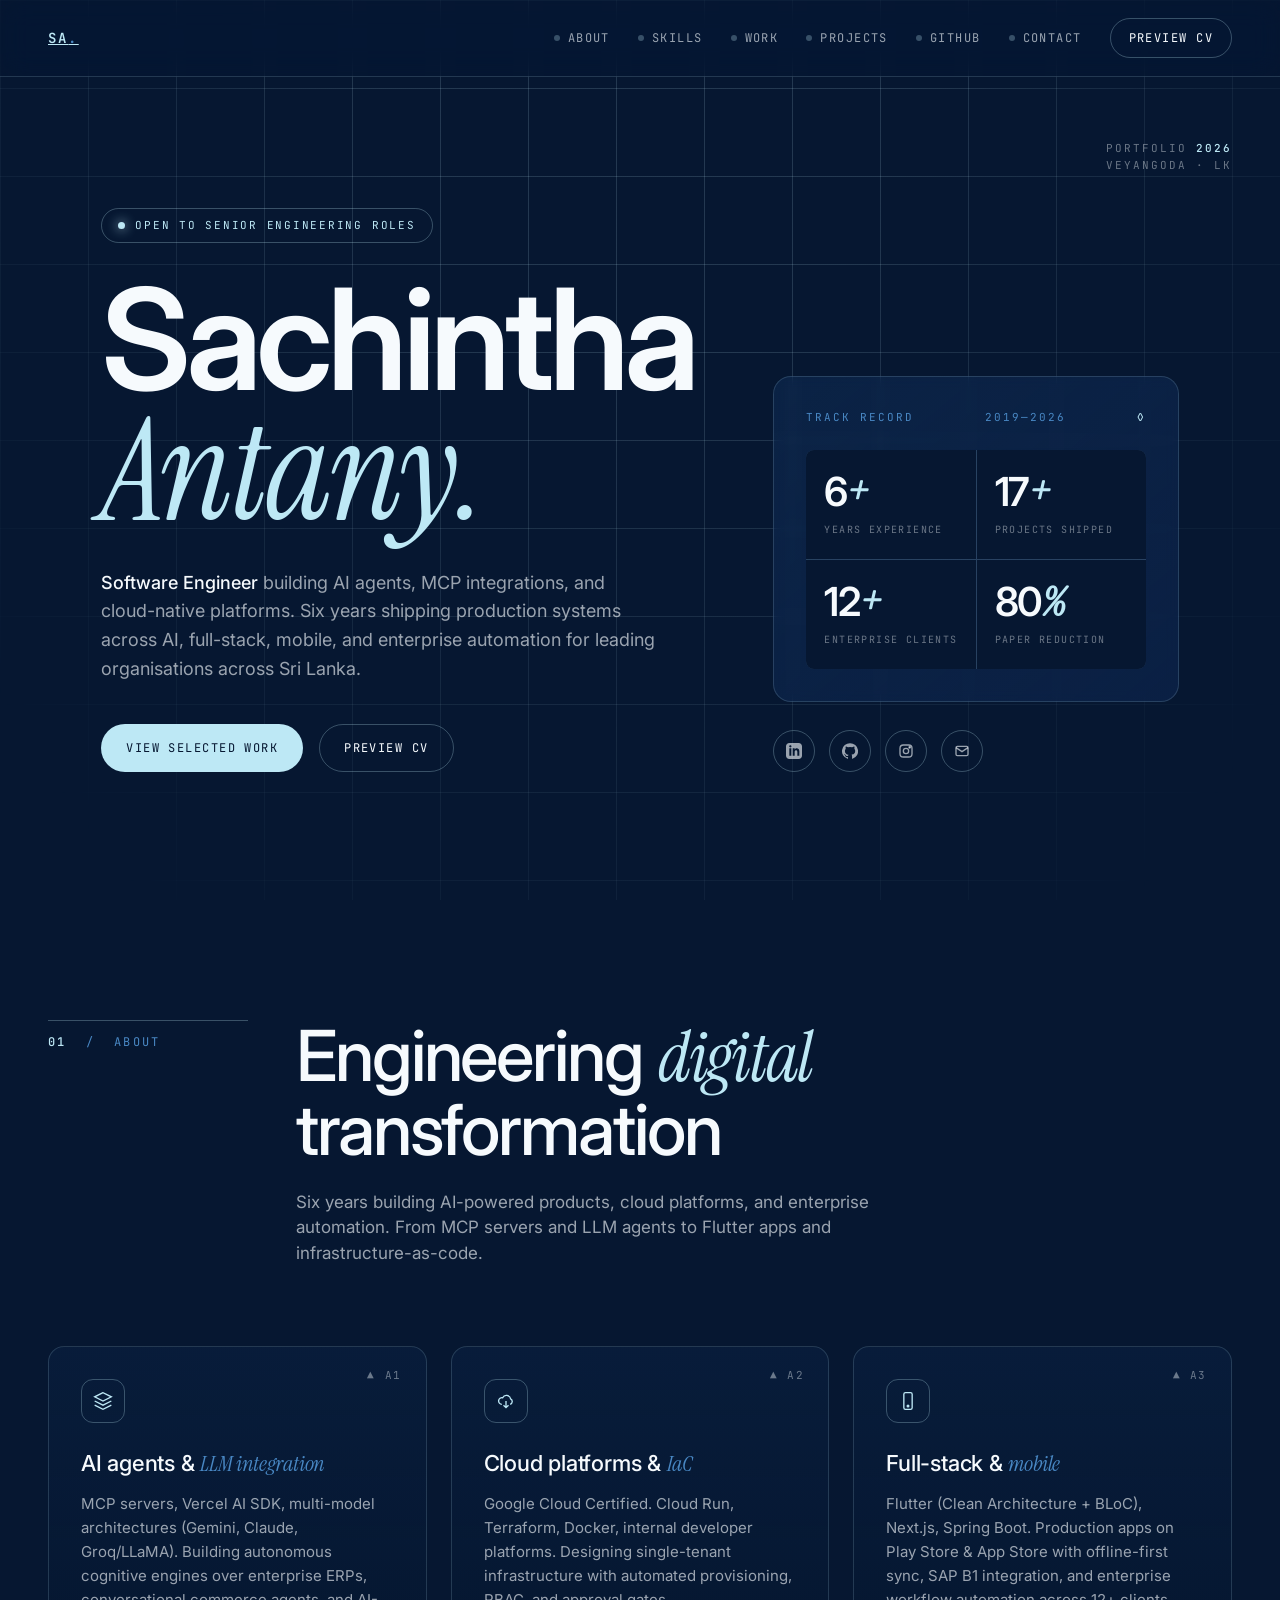
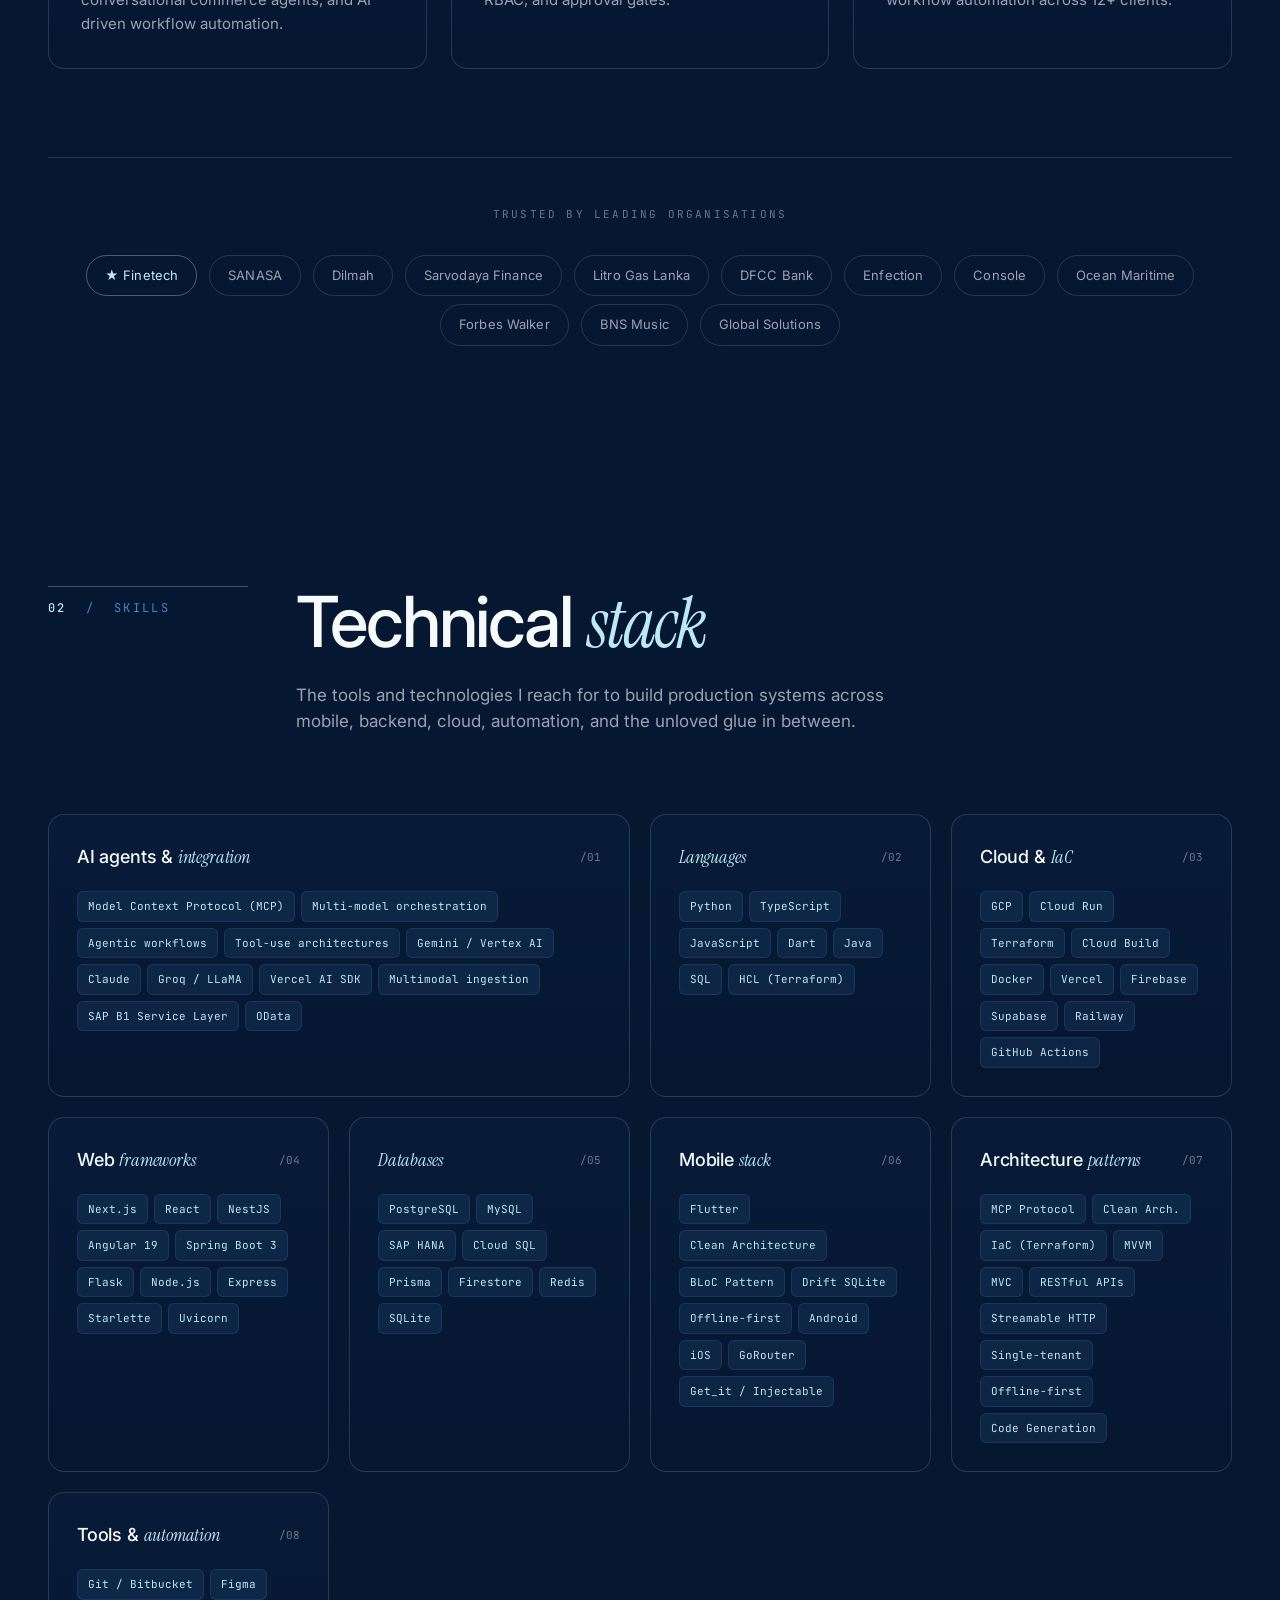
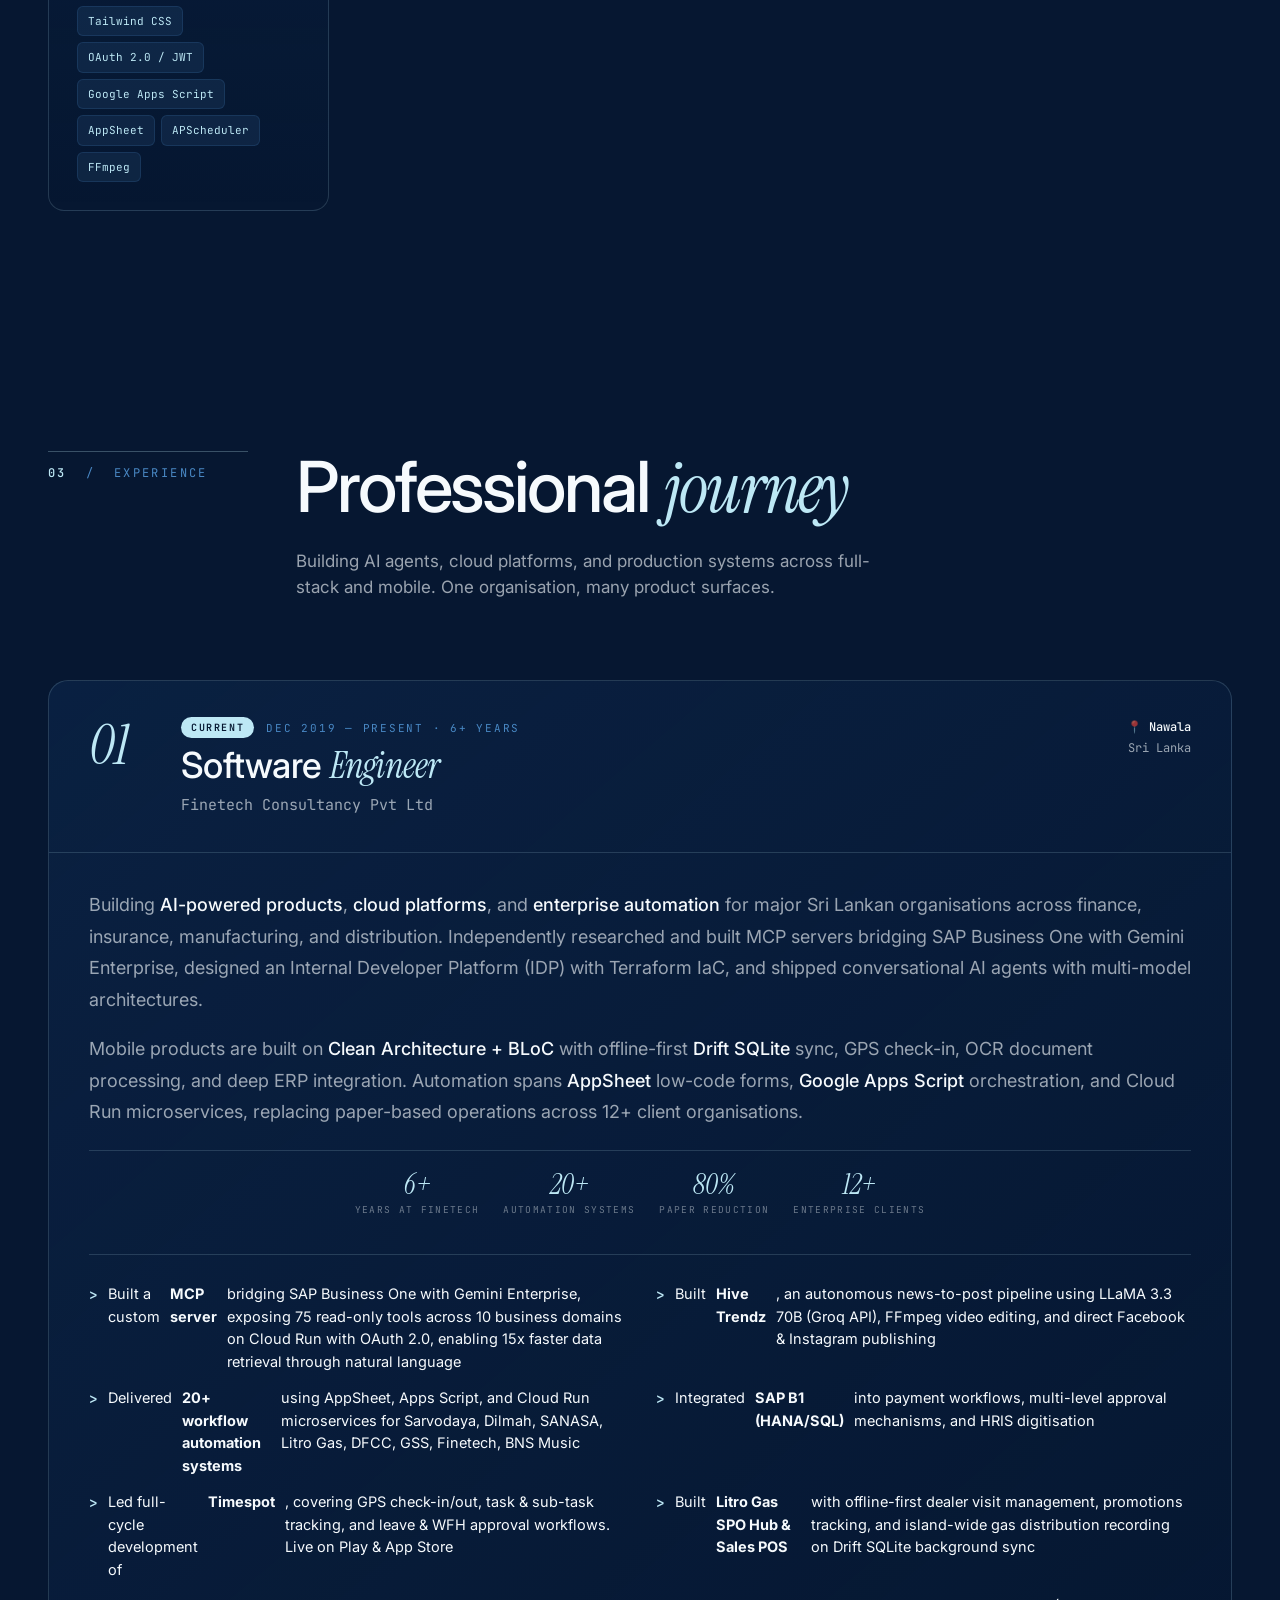
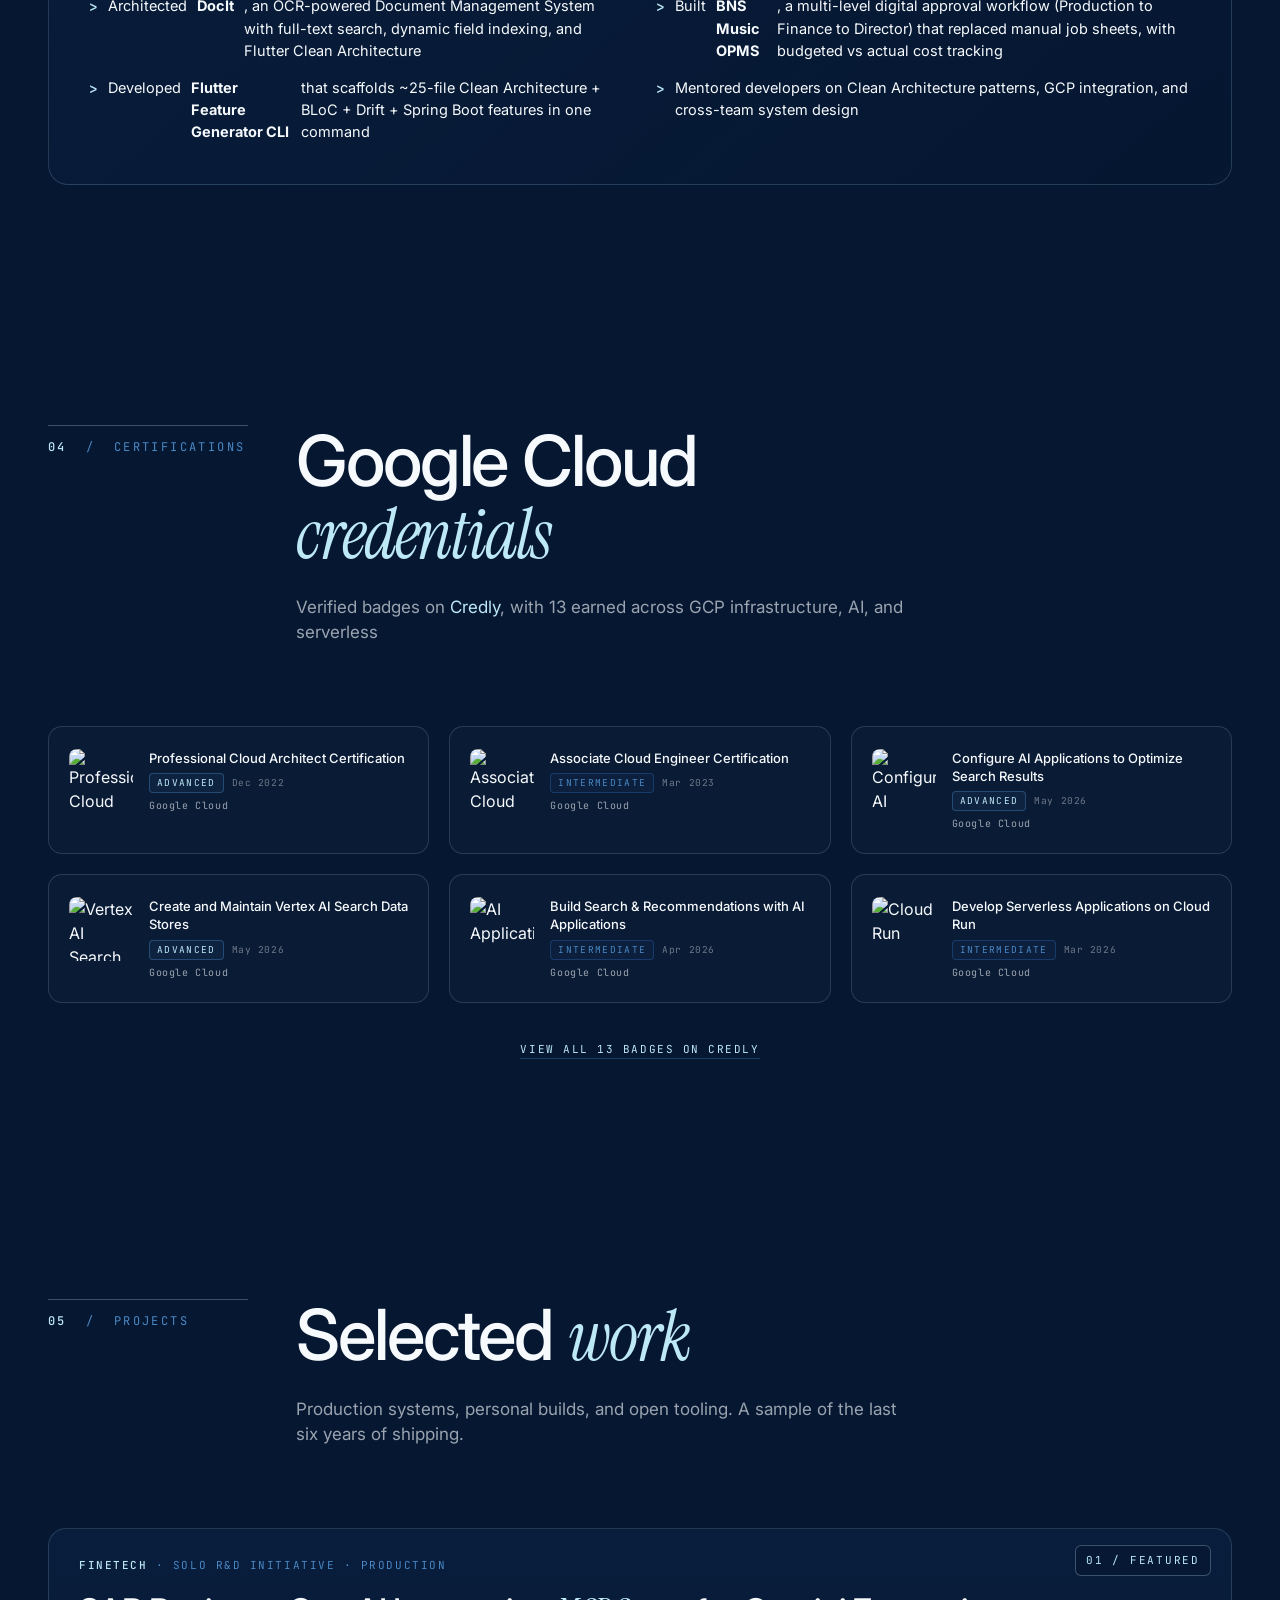
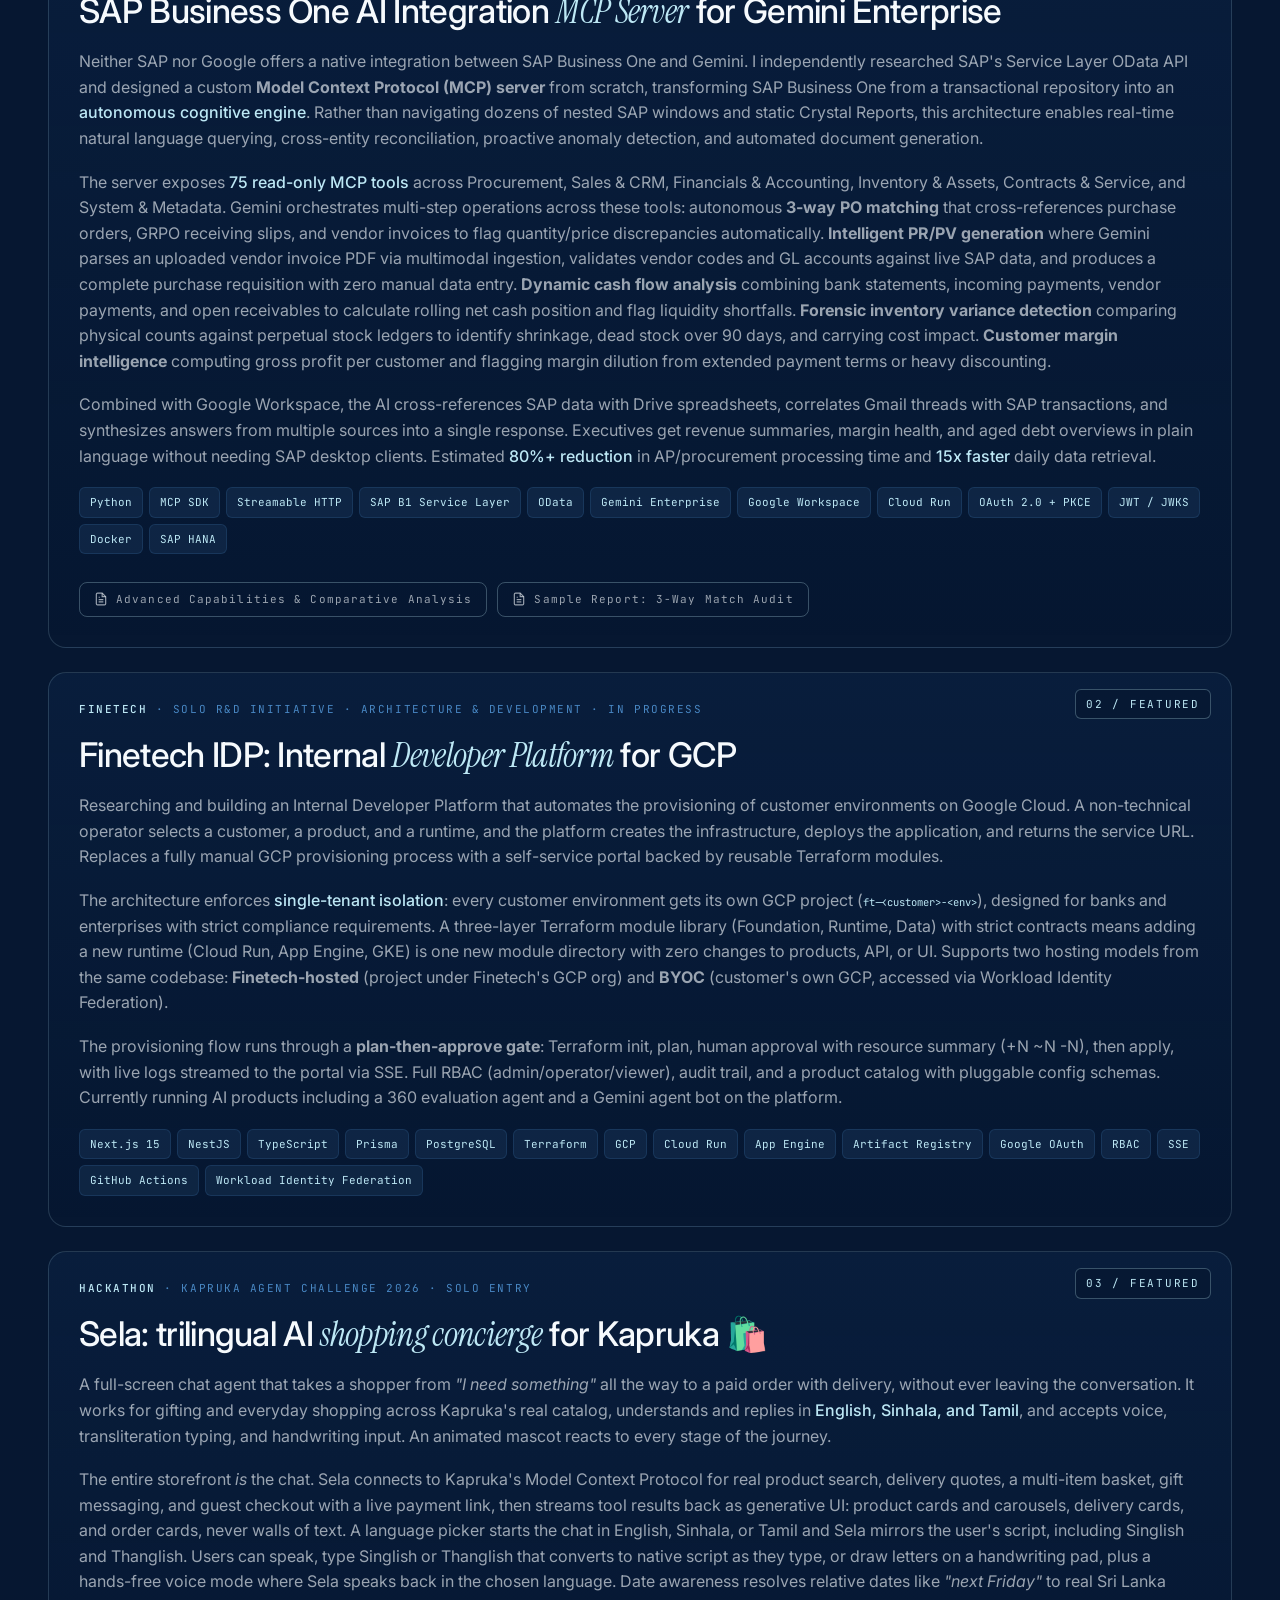
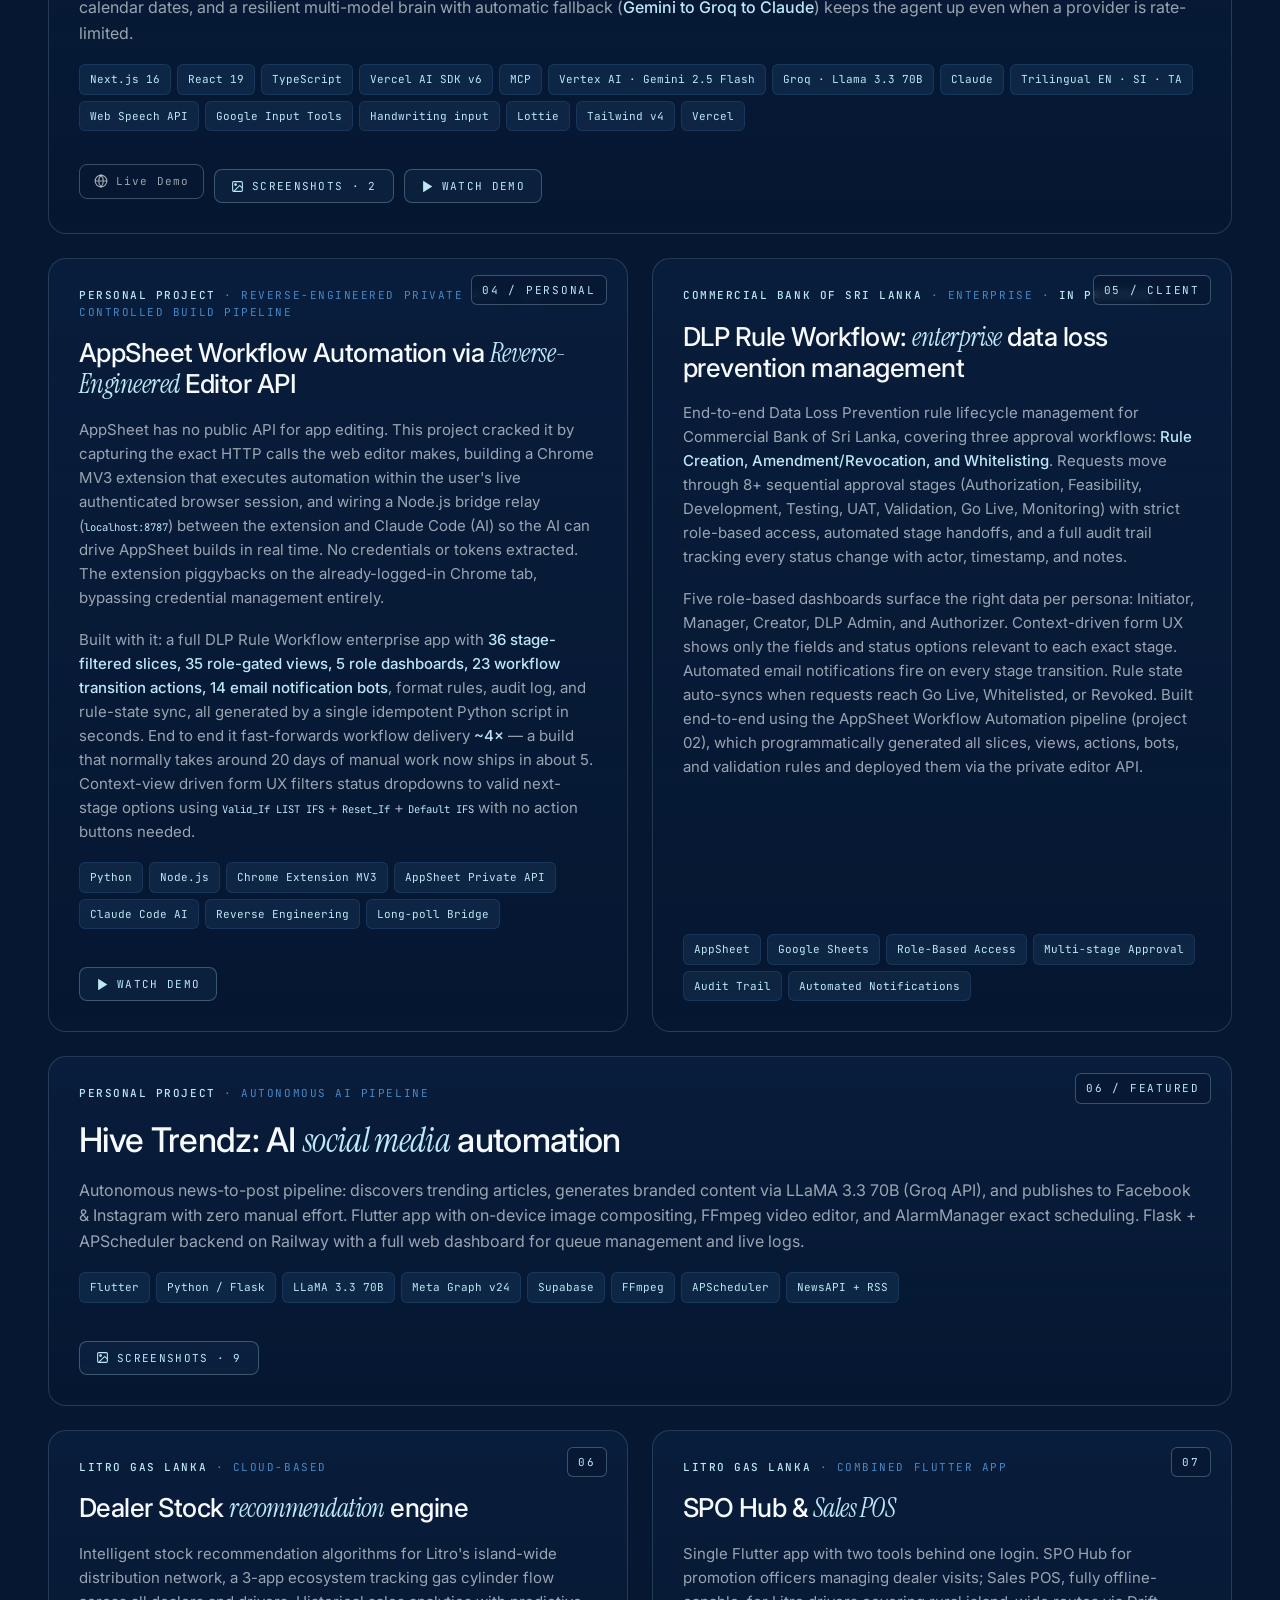
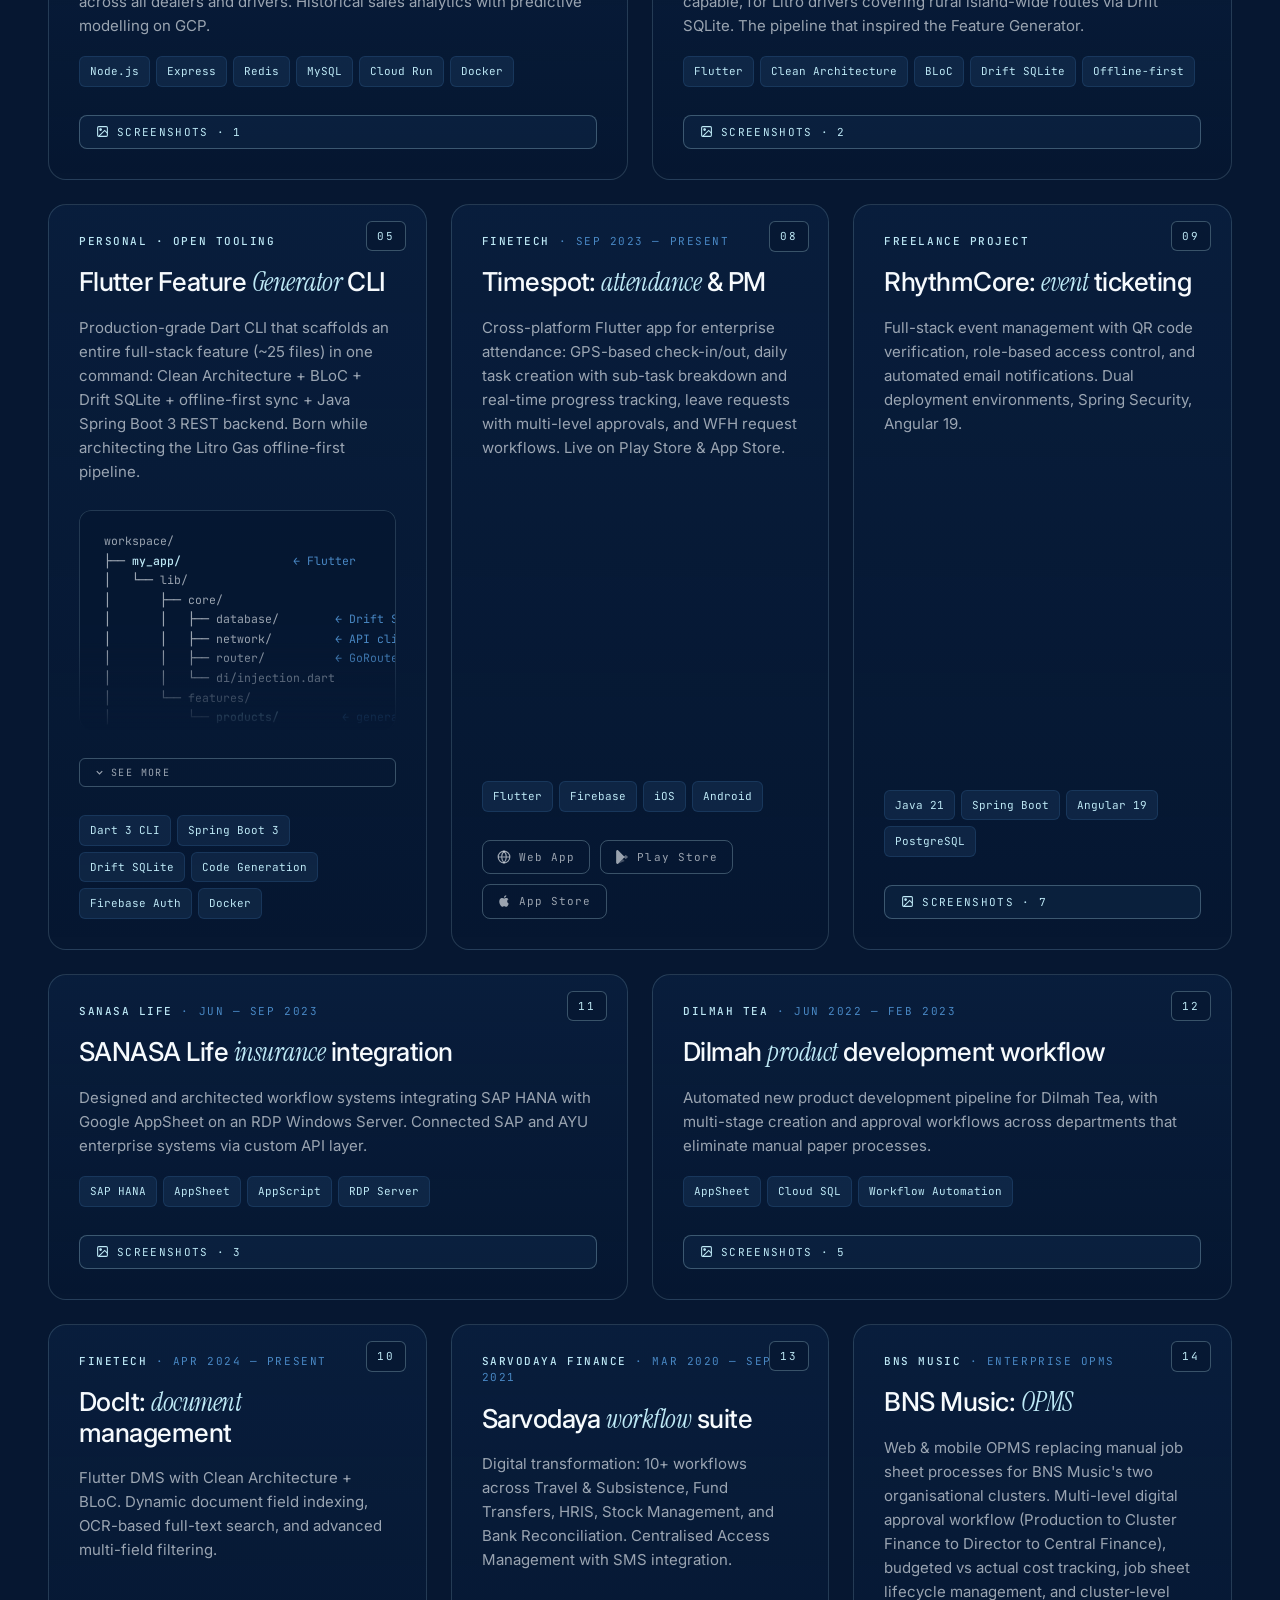
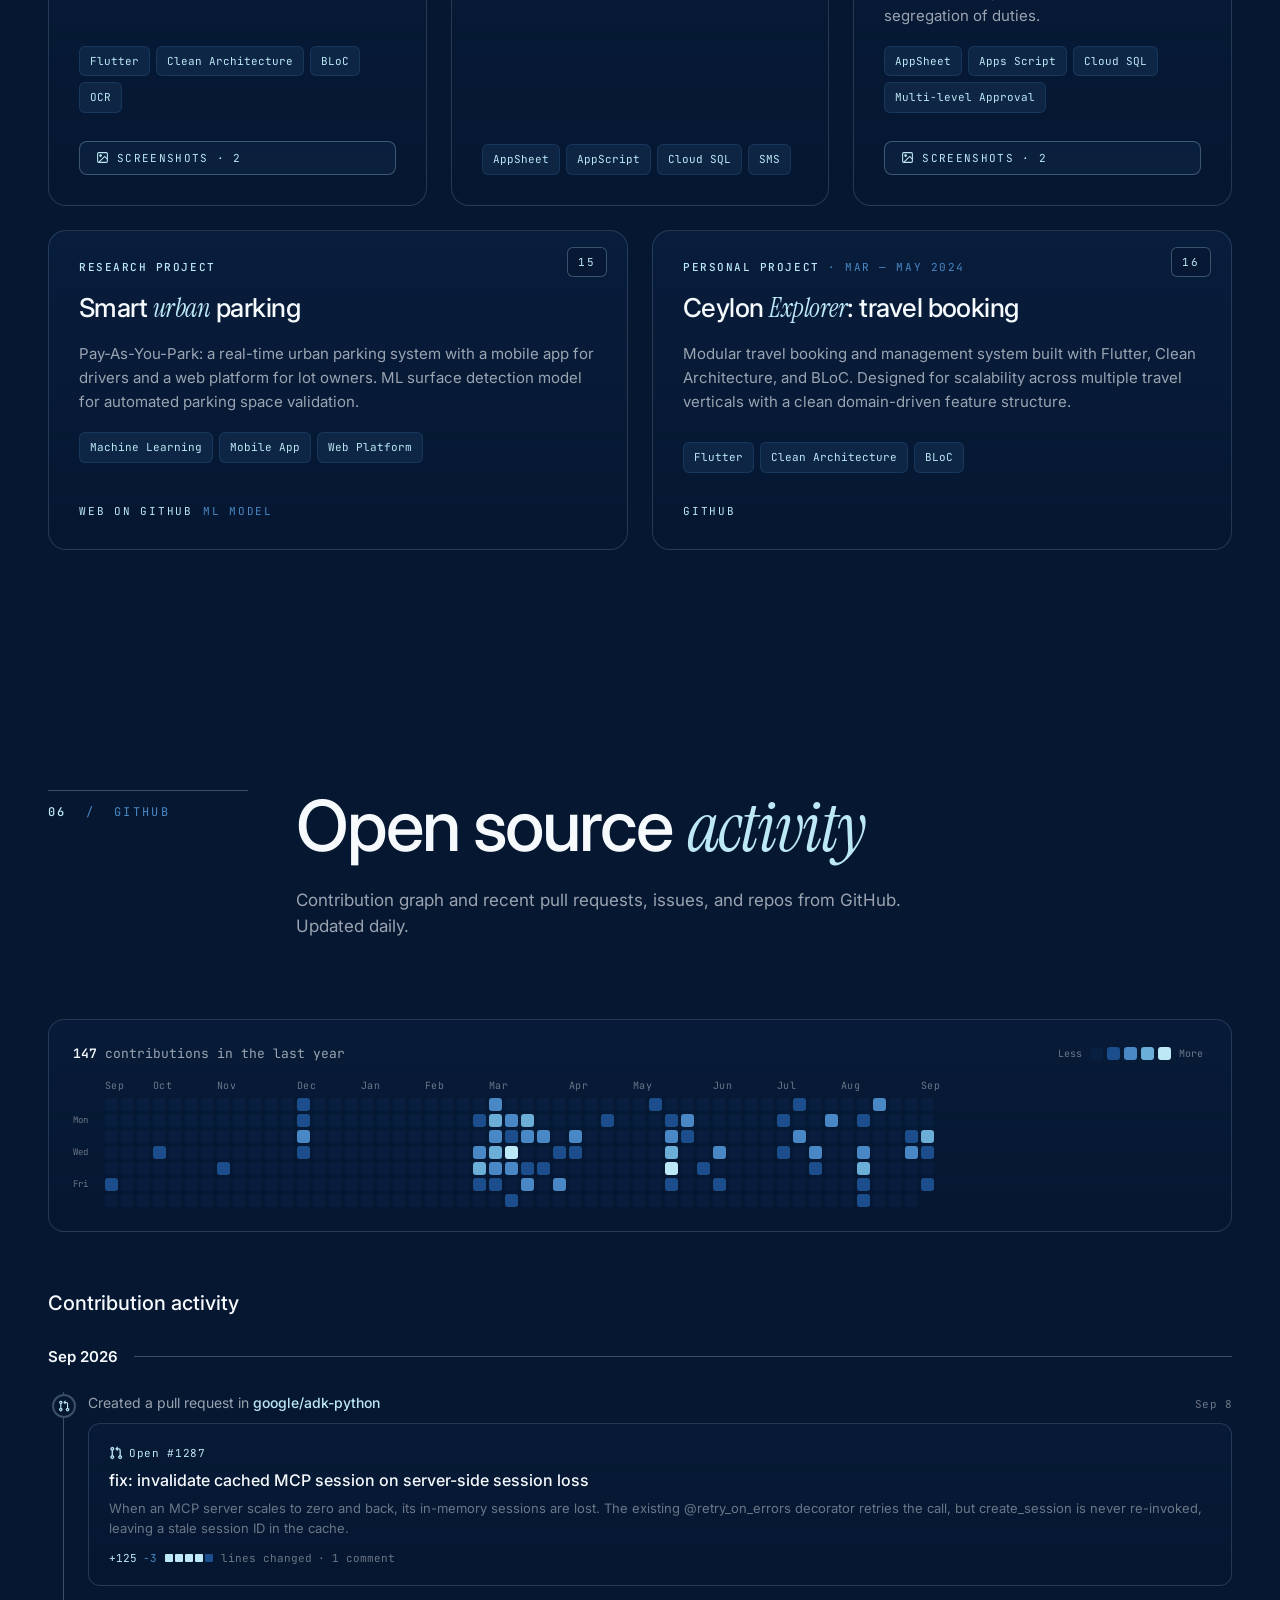
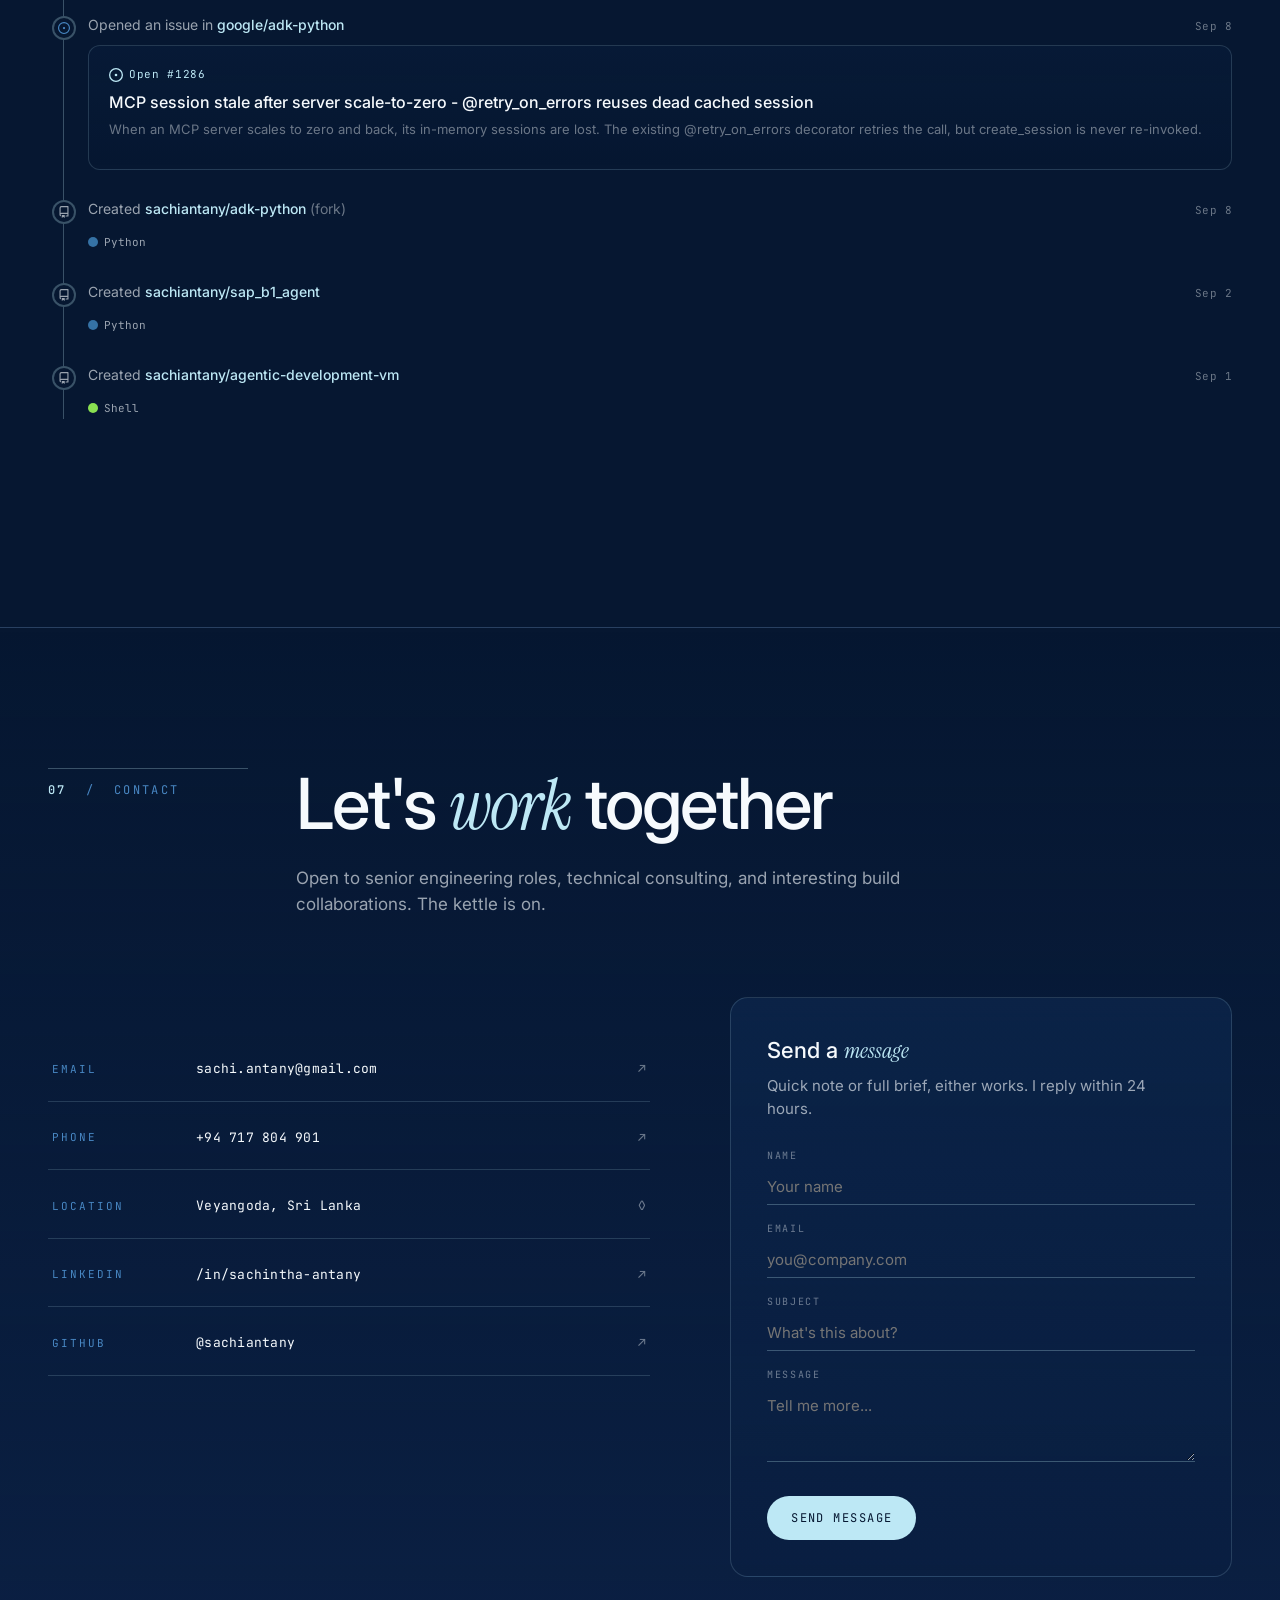
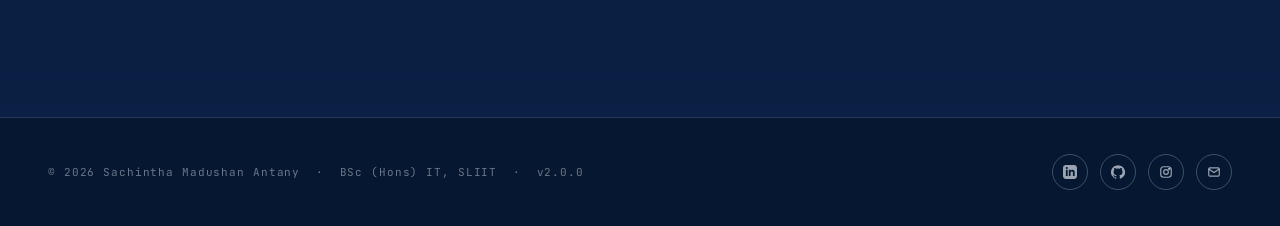
==== commit c1cdd60c: "feat: add GitHub contribution graph and activity feed section New section (06) between Projects and " ====
--- a/index.html
+++ b/index.html
@@ -906,6 +906,285 @@
   .store-badge:hover { border-color: var(--cyan); color: var(--paper); }
   .store-badge svg { width: 14px; height: 14px; flex-shrink: 0; }
 
+  /* ───── GITHUB ACTIVITY ───── */
+  .gh-graph-wrap {
+    border: 1px solid var(--line);
+    border-radius: 16px;
+    padding: 24px 24px 20px;
+    background: linear-gradient(180deg, rgba(28,77,141,0.08), rgba(15,40,84,0.0));
+    margin-bottom: 56px;
+  }
+  .gh-graph-header {
+    display: flex;
+    justify-content: space-between;
+    align-items: center;
+    margin-bottom: 14px;
+    flex-wrap: wrap;
+    gap: 12px;
+  }
+  .gh-total {
+    font-family: 'JetBrains Mono', monospace;
+    font-size: 13px;
+    color: var(--dim);
+  }
+  .gh-total b { color: var(--paper); font-weight: 600; }
+  .gh-legend {
+    display: flex;
+    align-items: center;
+    gap: 4px;
+  }
+  .gh-legend-label {
+    font-family: 'JetBrains Mono', monospace;
+    font-size: 10px;
+    color: var(--dimmer);
+    margin: 0 4px;
+  }
+  .gh-graph-scroll {
+    overflow-x: auto;
+    padding-bottom: 4px;
+  }
+  .gh-graph-inner {
+    display: inline-block;
+    min-width: 100%;
+  }
+  .gh-months {
+    position: relative;
+    height: 18px;
+    margin-left: 32px;
+    margin-bottom: 2px;
+  }
+  .gh-months span {
+    position: absolute;
+    font-family: 'JetBrains Mono', monospace;
+    font-size: 10px;
+    color: var(--dimmer);
+    letter-spacing: 0.04em;
+  }
+  .gh-graph {
+    display: flex;
+    gap: 4px;
+  }
+  .gh-days {
+    display: flex;
+    flex-direction: column;
+    gap: 3px;
+    min-width: 28px;
+  }
+  .gh-days span {
+    height: 13px;
+    font-family: 'JetBrains Mono', monospace;
+    font-size: 9px;
+    color: var(--dimmer);
+    line-height: 13px;
+  }
+  .gh-grid {
+    display: flex;
+    gap: 3px;
+  }
+  .gh-week {
+    display: flex;
+    flex-direction: column;
+    gap: 3px;
+  }
+  .gh-cell {
+    width: 13px;
+    height: 13px;
+    border-radius: 3px;
+    transition: outline .15s;
+  }
+  .gh-cell:hover {
+    outline: 2px solid var(--cyan);
+    outline-offset: 1px;
+  }
+  .gh-cell[data-level="0"] { background: rgba(28,77,141,0.12); }
+  .gh-cell[data-level="1"] { background: var(--navy-2); }
+  .gh-cell[data-level="2"] { background: var(--blue); }
+  .gh-cell[data-level="3"] { background: #6BAED8; }
+  .gh-cell[data-level="4"] { background: var(--cyan); }
+  .gh-cell-empty { background: transparent !important; outline: none !important; }
+
+  .gh-activity-label {
+    font-family: 'Inter', sans-serif;
+    font-weight: 500;
+    font-size: 20px;
+    color: var(--paper);
+    margin-bottom: 28px;
+  }
+  .gh-feed {
+    display: flex;
+    flex-direction: column;
+    gap: 0;
+  }
+  .gh-month-header {
+    display: flex;
+    align-items: center;
+    gap: 16px;
+    margin-bottom: 24px;
+    margin-top: 8px;
+  }
+  .gh-month-header:first-child { margin-top: 0; }
+  .gh-month-header span {
+    font-family: 'Inter', sans-serif;
+    font-weight: 600;
+    font-size: 15px;
+    color: var(--paper);
+    white-space: nowrap;
+  }
+  .gh-month-line {
+    flex: 1;
+    height: 1px;
+    background: var(--line-2);
+  }
+  .gh-event {
+    position: relative;
+    padding-left: 40px;
+    padding-bottom: 28px;
+  }
+  .gh-event::before {
+    content: '';
+    position: absolute;
+    left: 15px;
+    top: 0;
+    bottom: 0;
+    width: 1px;
+    background: var(--line-2);
+  }
+  .gh-event:last-child::before { bottom: 28px; }
+  .gh-event-icon {
+    position: absolute;
+    left: 4px;
+    top: 2px;
+    width: 24px;
+    height: 24px;
+    border-radius: 50%;
+    background: var(--ink);
+    border: 2px solid var(--line-2);
+    display: grid;
+    place-items: center;
+    z-index: 1;
+  }
+  .gh-event-icon svg {
+    width: 12px;
+    height: 12px;
+  }
+  .gh-event-icon.gh-icon-pr svg { color: var(--cyan); }
+  .gh-event-icon.gh-icon-issue svg { color: var(--blue); }
+  .gh-event-icon.gh-icon-repo svg { color: var(--dim); }
+  .gh-event-header {
+    font-size: 14px;
+    color: var(--dim);
+    margin-bottom: 10px;
+    display: flex;
+    justify-content: space-between;
+    align-items: baseline;
+    gap: 12px;
+    flex-wrap: wrap;
+  }
+  .gh-event-header a {
+    color: var(--cyan);
+    text-decoration: none;
+    font-weight: 500;
+  }
+  .gh-event-header a:hover { text-decoration: underline; }
+  .gh-event-date {
+    font-family: 'JetBrains Mono', monospace;
+    font-size: 11px;
+    color: var(--dimmer);
+    letter-spacing: 0.04em;
+    white-space: nowrap;
+  }
+  .gh-card {
+    display: block;
+    border: 1px solid var(--line);
+    border-radius: 12px;
+    padding: 18px 20px;
+    background: linear-gradient(180deg, rgba(28,77,141,0.06), transparent);
+    transition: border-color .2s;
+    text-decoration: none;
+    color: inherit;
+  }
+  .gh-card:hover { border-color: var(--blue); }
+  .gh-card-state {
+    display: inline-flex;
+    align-items: center;
+    gap: 6px;
+    font-family: 'JetBrains Mono', monospace;
+    font-size: 11px;
+    letter-spacing: 0.06em;
+    margin-bottom: 8px;
+  }
+  .gh-card-state svg { width: 14px; height: 14px; }
+  .gh-card-state.open { color: var(--cyan); }
+  .gh-card-state.merged { color: #9B8CDB; }
+  .gh-card-state.closed { color: var(--dimmer); }
+  .gh-card-title {
+    font-family: 'Inter', sans-serif;
+    font-size: 16px;
+    font-weight: 500;
+    color: var(--paper);
+    margin-bottom: 6px;
+    line-height: 1.4;
+  }
+  .gh-card-body {
+    font-size: 13px;
+    color: var(--dimmer);
+    line-height: 1.55;
+    margin-bottom: 12px;
+    display: -webkit-box;
+    -webkit-line-clamp: 2;
+    -webkit-box-orient: vertical;
+    overflow: hidden;
+  }
+  .gh-card-meta {
+    display: flex;
+    align-items: center;
+    gap: 6px;
+    font-family: 'JetBrains Mono', monospace;
+    font-size: 11px;
+    flex-wrap: wrap;
+  }
+  .gh-additions { color: var(--cyan); }
+  .gh-deletions { color: var(--blue); }
+  .gh-diff-bar {
+    display: inline-flex;
+    gap: 2px;
+    margin: 0 2px;
+  }
+  .gh-diff-bar span {
+    width: 8px;
+    height: 8px;
+    border-radius: 1px;
+  }
+  .gh-diff-bar .add { background: var(--cyan); }
+  .gh-diff-bar .del { background: var(--navy-2); }
+  .gh-diff-bar .neutral { background: rgba(28,77,141,0.2); }
+  .gh-stat { color: var(--dimmer); }
+  .gh-lang {
+    display: inline-flex;
+    align-items: center;
+    gap: 6px;
+    font-family: 'JetBrains Mono', monospace;
+    font-size: 11px;
+    color: var(--dim);
+    margin-top: 4px;
+  }
+  .gh-lang-dot {
+    width: 10px;
+    height: 10px;
+    border-radius: 50%;
+    flex-shrink: 0;
+  }
+  .gh-empty {
+    text-align: center;
+    padding: 48px 24px;
+    color: var(--dimmer);
+    font-size: 14px;
+  }
+  .gh-empty a {
+    color: var(--cyan);
+    text-decoration: none;
+  }
+
   /* ───── CERTIFICATIONS ───── */
   .certs-grid {
     display: grid;
@@ -1038,6 +1317,8 @@
     .contact-row { grid-template-columns: 1fr; gap: 4px; }
     .contact-row .arrow { display: none; }
     .certs-grid { grid-template-columns: 1fr; }
+    .gh-graph-wrap { padding: 16px; }
+    .gh-event-header { font-size: 13px; }
   }
   @media (max-width: 1024px) and (min-width: 641px) {
     .certs-grid { grid-template-columns: repeat(2, 1fr); }
@@ -1055,6 +1336,7 @@
       <a href="#skills">Skills</a>
       <a href="#experience">Work</a>
       <a href="#projects">Projects</a>
+      <a href="#github">GitHub</a>
       <a href="#contact">Contact</a>
       <a href="javascript:void(0)" class="nav-cv" onclick="openLb([{pdf:'cv/MDSM_Antany_CV_v2.pdf'}],0)">Preview CV</a>
     </nav>
@@ -2018,11 +2300,55 @@
   </div>
 </section>
 
+<!-- ─── GITHUB ─── -->
+<section class="section" id="github">
+  <div class="container">
+    <div class="section-head">
+      <div class="sec-label"><b>06</b> &nbsp;/&nbsp; GitHub</div>
+      <div>
+        <h2 class="sec-title">Open source <span class="it">activity</span></h2>
+        <p class="sec-blurb">
+          Contribution graph and recent pull requests, issues, and repos from GitHub. Updated daily.
+        </p>
+      </div>
+    </div>
+
+    <div class="gh-graph-wrap" id="gh-graph-wrap">
+      <div class="gh-graph-header">
+        <span class="gh-total" id="gh-total"></span>
+        <div class="gh-legend">
+          <span class="gh-legend-label">Less</span>
+          <span class="gh-cell" data-level="0" style="display:inline-block"></span>
+          <span class="gh-cell" data-level="1" style="display:inline-block"></span>
+          <span class="gh-cell" data-level="2" style="display:inline-block"></span>
+          <span class="gh-cell" data-level="3" style="display:inline-block"></span>
+          <span class="gh-cell" data-level="4" style="display:inline-block"></span>
+          <span class="gh-legend-label">More</span>
+        </div>
+      </div>
+      <div class="gh-graph-scroll">
+        <div class="gh-graph-inner">
+          <div class="gh-months" id="gh-months"></div>
+          <div class="gh-graph">
+            <div class="gh-days">
+              <span></span><span>Mon</span><span></span><span>Wed</span><span></span><span>Fri</span><span></span>
+            </div>
+            <div class="gh-grid" id="gh-grid"></div>
+          </div>
+        </div>
+      </div>
+    </div>
+
+    <div class="gh-activity-label">Contribution activity</div>
+    <div class="gh-feed" id="gh-feed"></div>
+  </div>
+</section>
+
 <!-- ─── CONTACT ─── -->
 <section class="contact" id="contact">
   <div class="container">
     <div class="section-head">
-      <div class="sec-label"><b>06</b> &nbsp;/&nbsp; Contact</div>
+      <div class="sec-label"><b>07</b> &nbsp;/&nbsp; Contact</div>
       <div>
         <h2 class="sec-title">Let's <span class="it">work</span> together</h2>
         <p class="sec-blurb">
@@ -2212,6 +2538,199 @@
     if (e.key === 'ArrowLeft')  { _li = (_li - 1 + _lb.length) % _lb.length; _lbRender(); }
     if (e.key === 'Escape') closeLb();
   });
+
+  /* ── GitHub Activity ── */
+  (async function() {
+    try {
+      const resp = await fetch('data/github-stats.json');
+      if (!resp.ok) return;
+      const data = await resp.json();
+      if (!data.weeks || !data.weeks.length) {
+        document.getElementById('gh-graph-wrap').innerHTML =
+          '<div class="gh-empty">Stats loading. <a href="https://github.com/sachiantany" target="_blank">View on GitHub</a></div>';
+        return;
+      }
+      ghRenderGraph(data);
+      ghRenderFeed(data.activity || []);
+    } catch(e) {}
+  })();
+
+  var GH_MONTHS = ['Jan','Feb','Mar','Apr','May','Jun','Jul','Aug','Sep','Oct','Nov','Dec'];
+  var GH_LANG_COLORS = {Python:'#3572A5',JavaScript:'#f1e05a',TypeScript:'#3178c6',Dart:'#00B4AB',Shell:'#89e051',HTML:'#e34c26',CSS:'#563d7c',Go:'#00ADD8',Java:'#b07219',Kotlin:'#A97BFF',Rust:'#dea584',Ruby:'#701516',C:'#555555','C++':'#f34b7d','C#':'#178600',Swift:'#F05138',PHP:'#4F5D95',Lua:'#000080'};
+
+  function ghEsc(s) {
+    var d = document.createElement('div');
+    d.textContent = s;
+    return d.innerHTML;
+  }
+
+  function ghFmtDate(iso) {
+    var d = new Date(iso);
+    return GH_MONTHS[d.getMonth()] + ' ' + d.getDate() + ', ' + d.getFullYear();
+  }
+
+  function ghShortDate(iso) {
+    var d = new Date(iso);
+    return GH_MONTHS[d.getMonth()] + ' ' + d.getDate();
+  }
+
+  function ghRenderGraph(data) {
+    var grid = document.getElementById('gh-grid');
+    var monthsEl = document.getElementById('gh-months');
+    var totalEl = document.getElementById('gh-total');
+
+    totalEl.innerHTML = '<b>' + data.total + '</b> contributions in the last year';
+
+    var lastMonth = -1;
+
+    data.weeks.forEach(function(week, wi) {
+      var col = document.createElement('div');
+      col.className = 'gh-week';
+
+      if (week.length > 0) {
+        var dt = new Date(week[0].d + 'T00:00:00');
+        var m = dt.getMonth();
+        if (m !== lastMonth) {
+          var sp = document.createElement('span');
+          sp.textContent = GH_MONTHS[m];
+          sp.style.left = (wi * 16) + 'px';
+          monthsEl.appendChild(sp);
+          lastMonth = m;
+        }
+      }
+
+      week.forEach(function(day) {
+        var cell = document.createElement('span');
+        cell.className = 'gh-cell';
+        cell.dataset.level = day.l;
+        cell.title = day.c + ' contribution' + (day.c !== 1 ? 's' : '') + ' on ' + ghFmtDate(day.d);
+        col.appendChild(cell);
+      });
+
+      for (var i = week.length; i < 7; i++) {
+        var empty = document.createElement('span');
+        empty.className = 'gh-cell gh-cell-empty';
+        col.appendChild(empty);
+      }
+
+      grid.appendChild(col);
+    });
+
+    monthsEl.style.width = (data.weeks.length * 16) + 'px';
+  }
+
+  function ghDiffBar(add, del) {
+    var total = add + del;
+    if (total === 0) return '';
+    var blocks = 5;
+    var addBlocks = Math.max(1, Math.round((add / total) * blocks));
+    var delBlocks = del > 0 ? Math.max(1, blocks - addBlocks) : 0;
+    if (delBlocks > 0) addBlocks = blocks - delBlocks;
+    var neutral = blocks - addBlocks - delBlocks;
+    var html = '<span class="gh-diff-bar">';
+    for (var i = 0; i < addBlocks; i++) html += '<span class="add"></span>';
+    for (var i = 0; i < delBlocks; i++) html += '<span class="del"></span>';
+    for (var i = 0; i < neutral; i++) html += '<span class="neutral"></span>';
+    html += '</span>';
+    return html;
+  }
+
+  var ghPrIcon = '<svg viewBox="0 0 16 16" fill="currentColor"><path d="M7.177 3.073L9.573.677A.25.25 0 0110 .854v4.792a.25.25 0 01-.427.177L7.177 3.427a.25.25 0 010-.354zM3.75 2.5a.75.75 0 100 1.5.75.75 0 000-1.5zm-2.25.75a2.25 2.25 0 113 2.122v5.256a2.251 2.251 0 11-1.5 0V5.372A2.25 2.25 0 011.5 3.25zM11 2.5h-1V4h1a1 1 0 011 1v5.628a2.251 2.251 0 101.5 0V5A2.5 2.5 0 0011 2.5zm1 10.25a.75.75 0 111.5 0 .75.75 0 01-1.5 0zM3.75 12a.75.75 0 100 1.5.75.75 0 000-1.5z"/></svg>';
+  var ghIssueIcon = '<svg viewBox="0 0 16 16" fill="currentColor"><path d="M8 9.5a1.5 1.5 0 100-3 1.5 1.5 0 000 3z"/><path d="M8 0a8 8 0 100 16A8 8 0 008 0zM1.5 8a6.5 6.5 0 1113 0 6.5 6.5 0 01-13 0z"/></svg>';
+  var ghRepoIcon = '<svg viewBox="0 0 16 16" fill="currentColor"><path d="M2 2.5A2.5 2.5 0 014.5 0h8.75a.75.75 0 01.75.75v12.5a.75.75 0 01-.75.75h-2.5a.75.75 0 110-1.5h1.75v-2h-8a1 1 0 00-.714 1.7.75.75 0 01-1.072 1.05A2.495 2.495 0 012 11.5zm10.5-1h-8a1 1 0 00-1 1v6.708A2.486 2.486 0 014.5 9h8zM5 12.25v3.25a.25.25 0 00.4.2l1.45-1.087a.25.25 0 01.3 0L8.6 15.7a.25.25 0 00.4-.2v-3.25a.25.25 0 00-.25-.25h-3.5a.25.25 0 00-.25.25z"/></svg>';
+  var ghMergedIcon = '<svg viewBox="0 0 16 16" fill="currentColor"><path d="M5.45 5.154A4.25 4.25 0 0 0 9.25 7.5h1.378a2.251 2.251 0 1 1 0 1.5H9.25A5.734 5.734 0 0 1 5 7.123v3.505a2.25 2.25 0 1 1-1.5 0V5.372a2.25 2.25 0 1 1 1.95-.218zM4.25 13.5a.75.75 0 1 0 0-1.5.75.75 0 0 0 0 1.5zm8.5-4.5a.75.75 0 1 0 0-1.5.75.75 0 0 0 0 1.5zM5 3.25a.75.75 0 1 0 0 .005V3.25z"/></svg>';
+  var ghClosedIcon = '<svg viewBox="0 0 16 16" fill="currentColor"><path d="M11.28 6.78a.75.75 0 0 0-1.06-1.06L7.25 8.69 5.78 7.22a.75.75 0 0 0-1.06 1.06l2 2a.75.75 0 0 0 1.06 0l3.5-3.5z"/><path d="M16 8A8 8 0 1 1 0 8a8 8 0 0 1 16 0zm-1.5 0a6.5 6.5 0 1 0-13 0 6.5 6.5 0 0 0 13 0z"/></svg>';
+
+  function ghStateHtml(item) {
+    var icon, label, cls;
+    if (item.type === 'pr') {
+      if (item.state === 'merged') { icon = ghMergedIcon; label = 'Merged'; cls = 'merged'; }
+      else if (item.state === 'closed') { icon = ghClosedIcon; label = 'Closed'; cls = 'closed'; }
+      else { icon = ghPrIcon; label = 'Open'; cls = 'open'; }
+    } else {
+      if (item.state === 'closed') { icon = ghClosedIcon; label = 'Closed'; cls = 'closed'; }
+      else { icon = ghIssueIcon; label = 'Open'; cls = 'open'; }
+    }
+    return '<div class="gh-card-state ' + cls + '">' + icon + ' ' + label + ' #' + item.number + '</div>';
+  }
+
+  function ghRenderFeed(activities) {
+    var feed = document.getElementById('gh-feed');
+    if (!activities.length) {
+      feed.innerHTML = '<div class="gh-empty">No recent public activity. <a href="https://github.com/sachiantany" target="_blank">View on GitHub</a></div>';
+      return;
+    }
+
+    var groups = {};
+    var order = [];
+    activities.forEach(function(a) {
+      var d = new Date(a.date);
+      var key = GH_MONTHS[d.getMonth()] + ' ' + d.getFullYear();
+      if (!groups[key]) { groups[key] = []; order.push(key); }
+      groups[key].push(a);
+    });
+
+    order.forEach(function(month) {
+      var h = document.createElement('div');
+      h.className = 'gh-month-header';
+      h.innerHTML = '<span>' + month + '</span><div class="gh-month-line"></div>';
+      feed.appendChild(h);
+
+      groups[month].forEach(function(item) {
+        var el = document.createElement('div');
+        el.className = 'gh-event';
+
+        if (item.type === 'pr') {
+          var meta = '<span class="gh-additions">+' + item.additions + '</span> '
+            + '<span class="gh-deletions">&minus;' + item.deletions + '</span> '
+            + ghDiffBar(item.additions, item.deletions)
+            + ' <span class="gh-stat">lines changed</span>';
+          if (item.comments) meta += ' <span class="gh-stat">&middot; ' + item.comments + ' comment' + (item.comments !== 1 ? 's' : '') + '</span>';
+
+          el.innerHTML =
+            '<div class="gh-event-icon gh-icon-pr">' + ghPrIcon + '</div>'
+            + '<div>'
+            + '<div class="gh-event-header"><span>Created a pull request in <a href="https://github.com/' + item.repo + '" target="_blank">' + ghEsc(item.repo) + '</a></span><span class="gh-event-date">' + ghShortDate(item.date) + '</span></div>'
+            + '<a href="' + item.url + '" class="gh-card" target="_blank">'
+            + ghStateHtml(item)
+            + '<div class="gh-card-title">' + ghEsc(item.title) + '</div>'
+            + (item.body ? '<div class="gh-card-body">' + ghEsc(item.body) + '</div>' : '')
+            + '<div class="gh-card-meta">' + meta + '</div>'
+            + '</a></div>';
+        }
+        else if (item.type === 'issue') {
+          var issueMeta = '';
+          if (item.comments) issueMeta = '<div class="gh-card-meta"><span class="gh-stat">' + item.comments + ' comment' + (item.comments !== 1 ? 's' : '') + '</span></div>';
+
+          el.innerHTML =
+            '<div class="gh-event-icon gh-icon-issue">' + ghIssueIcon + '</div>'
+            + '<div>'
+            + '<div class="gh-event-header"><span>Opened an issue in <a href="https://github.com/' + item.repo + '" target="_blank">' + ghEsc(item.repo) + '</a></span><span class="gh-event-date">' + ghShortDate(item.date) + '</span></div>'
+            + '<a href="' + item.url + '" class="gh-card" target="_blank">'
+            + ghStateHtml(item)
+            + '<div class="gh-card-title">' + ghEsc(item.title) + '</div>'
+            + (item.body ? '<div class="gh-card-body">' + ghEsc(item.body) + '</div>' : '')
+            + issueMeta
+            + '</a></div>';
+        }
+        else if (item.type === 'repo') {
+          var langHtml = '';
+          if (item.language) {
+            var color = GH_LANG_COLORS[item.language] || 'var(--dimmer)';
+            langHtml = '<div class="gh-lang"><span class="gh-lang-dot" style="background:' + color + '"></span>' + ghEsc(item.language) + '</div>';
+          }
+          el.innerHTML =
+            '<div class="gh-event-icon gh-icon-repo">' + ghRepoIcon + '</div>'
+            + '<div>'
+            + '<div class="gh-event-header"><span>Created <a href="' + item.url + '" target="_blank">' + ghEsc(item.repo) + '</a>' + (item.is_fork ? ' <span class="gh-stat">(fork)</span>' : '') + '</span><span class="gh-event-date">' + ghShortDate(item.date) + '</span></div>'
+            + langHtml
+            + '</div>';
+        }
+
+        feed.appendChild(el);
+      });
+    });
+  }
 </script>
 </body>
 </html>
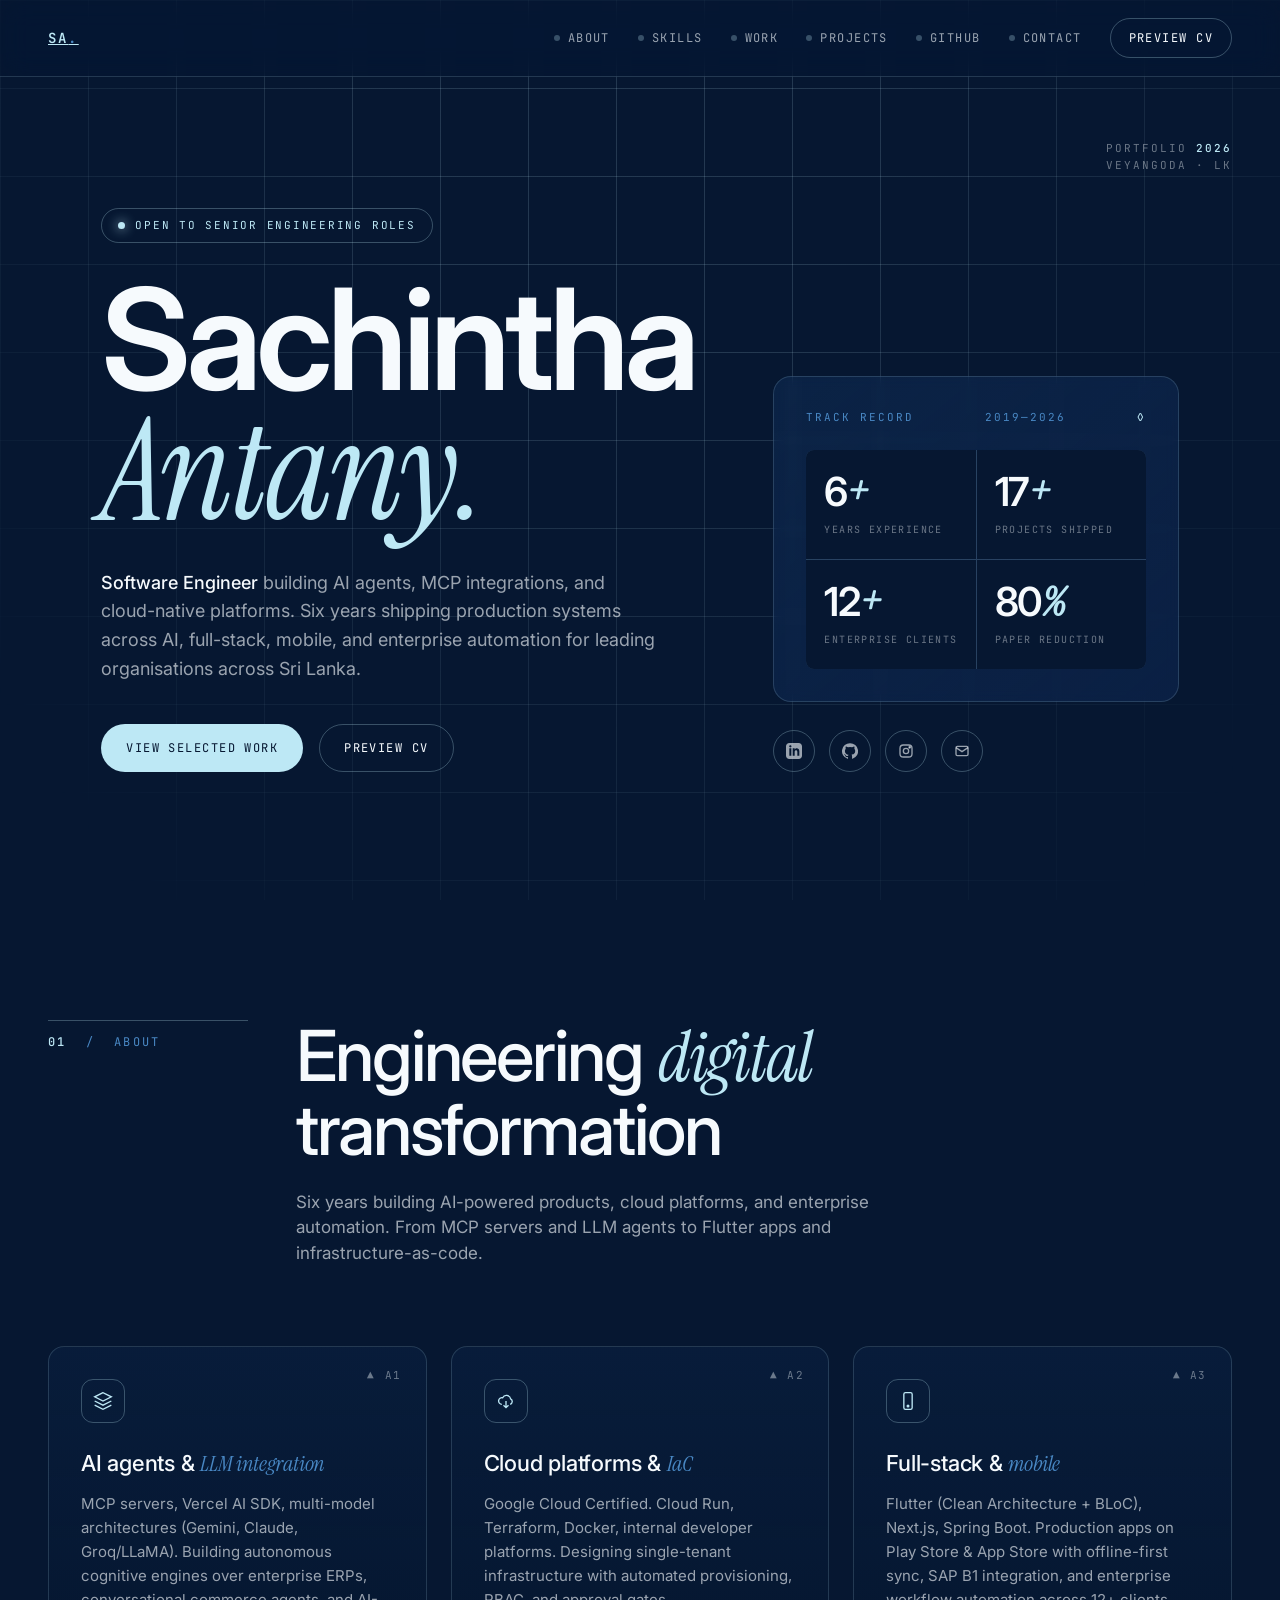
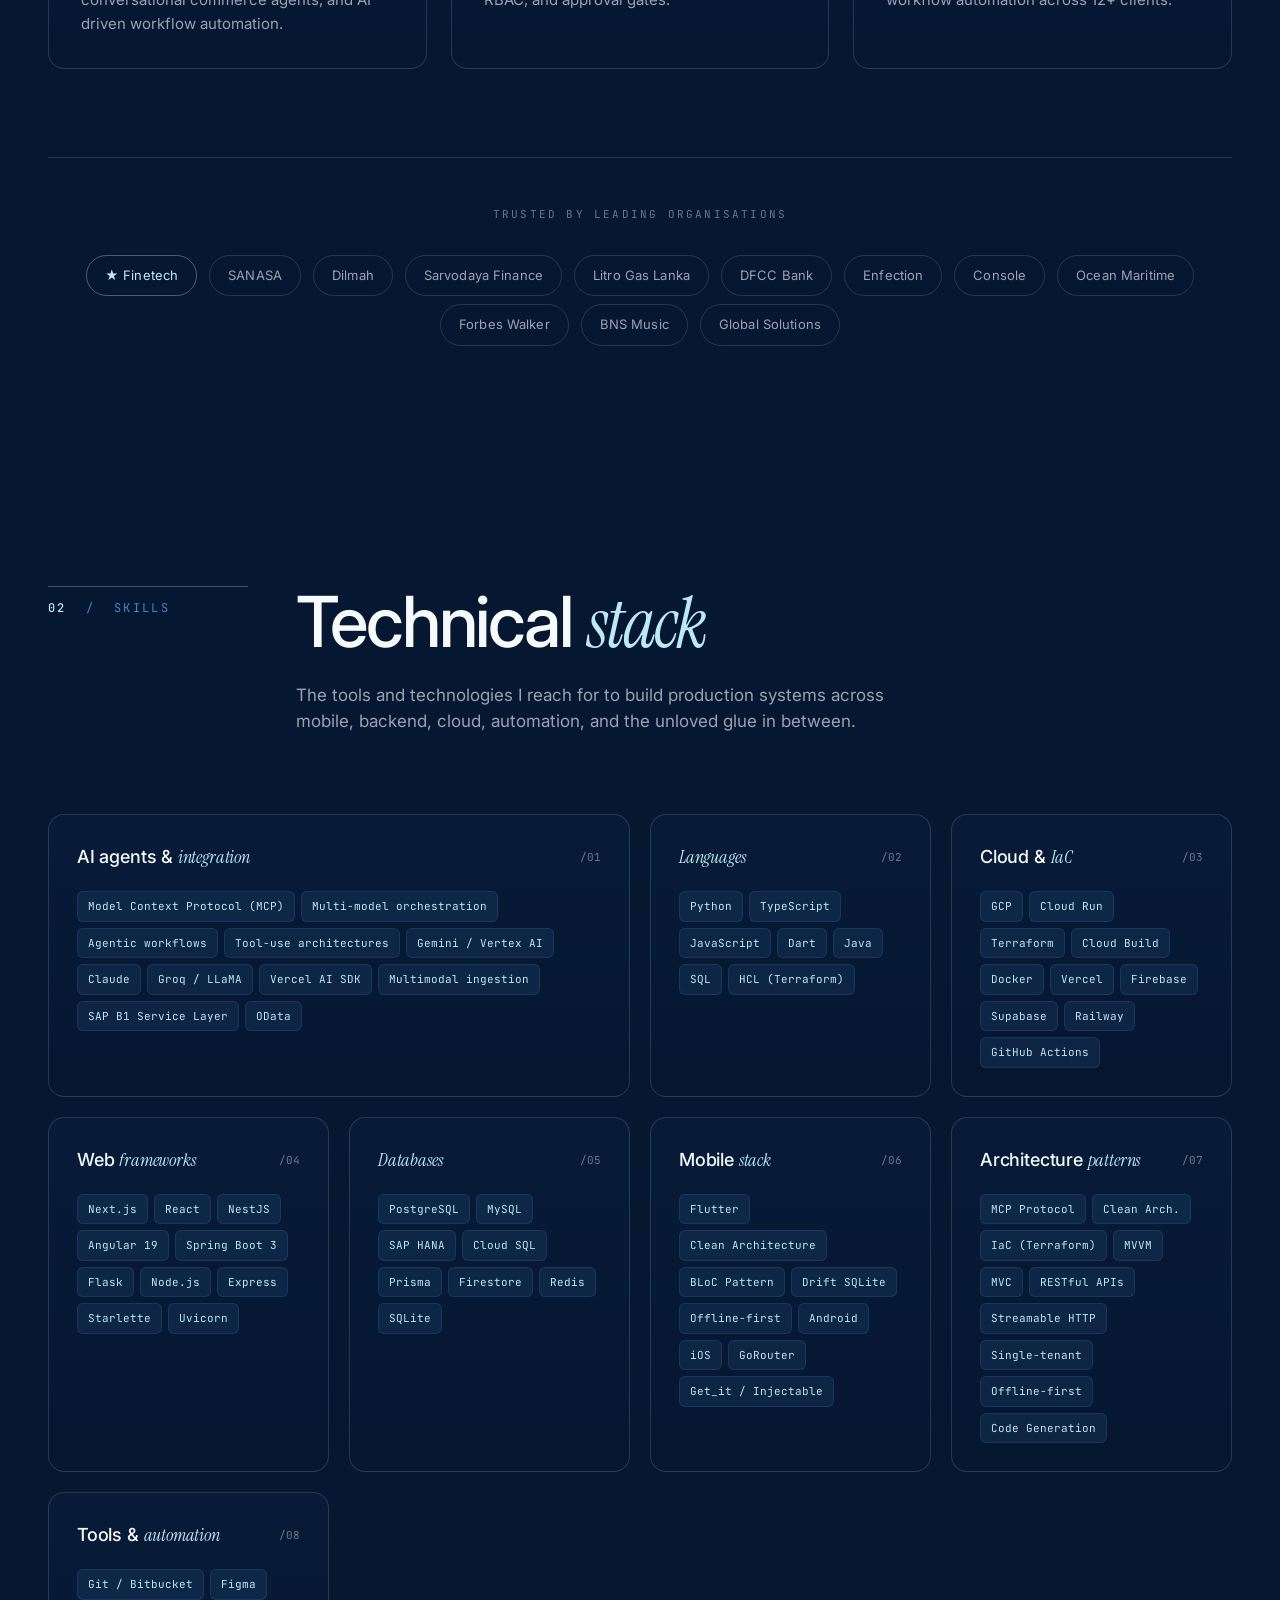
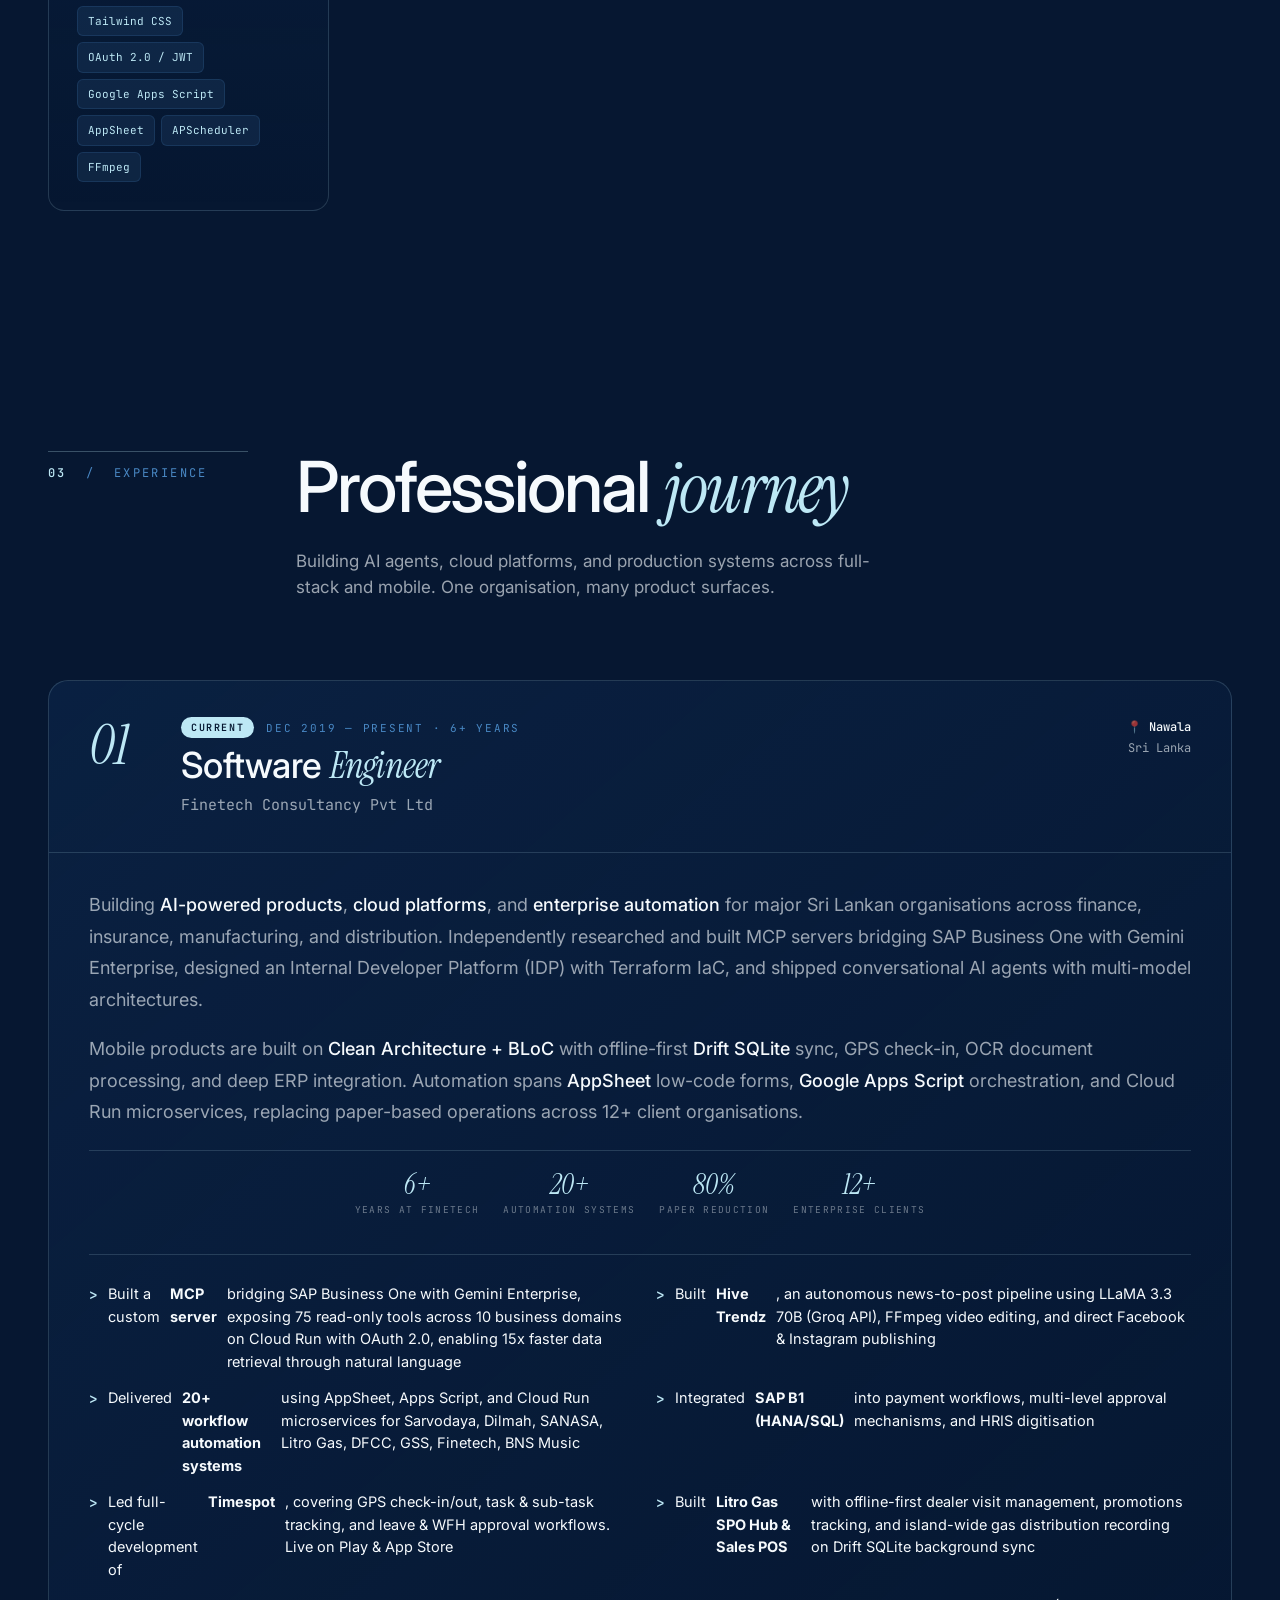
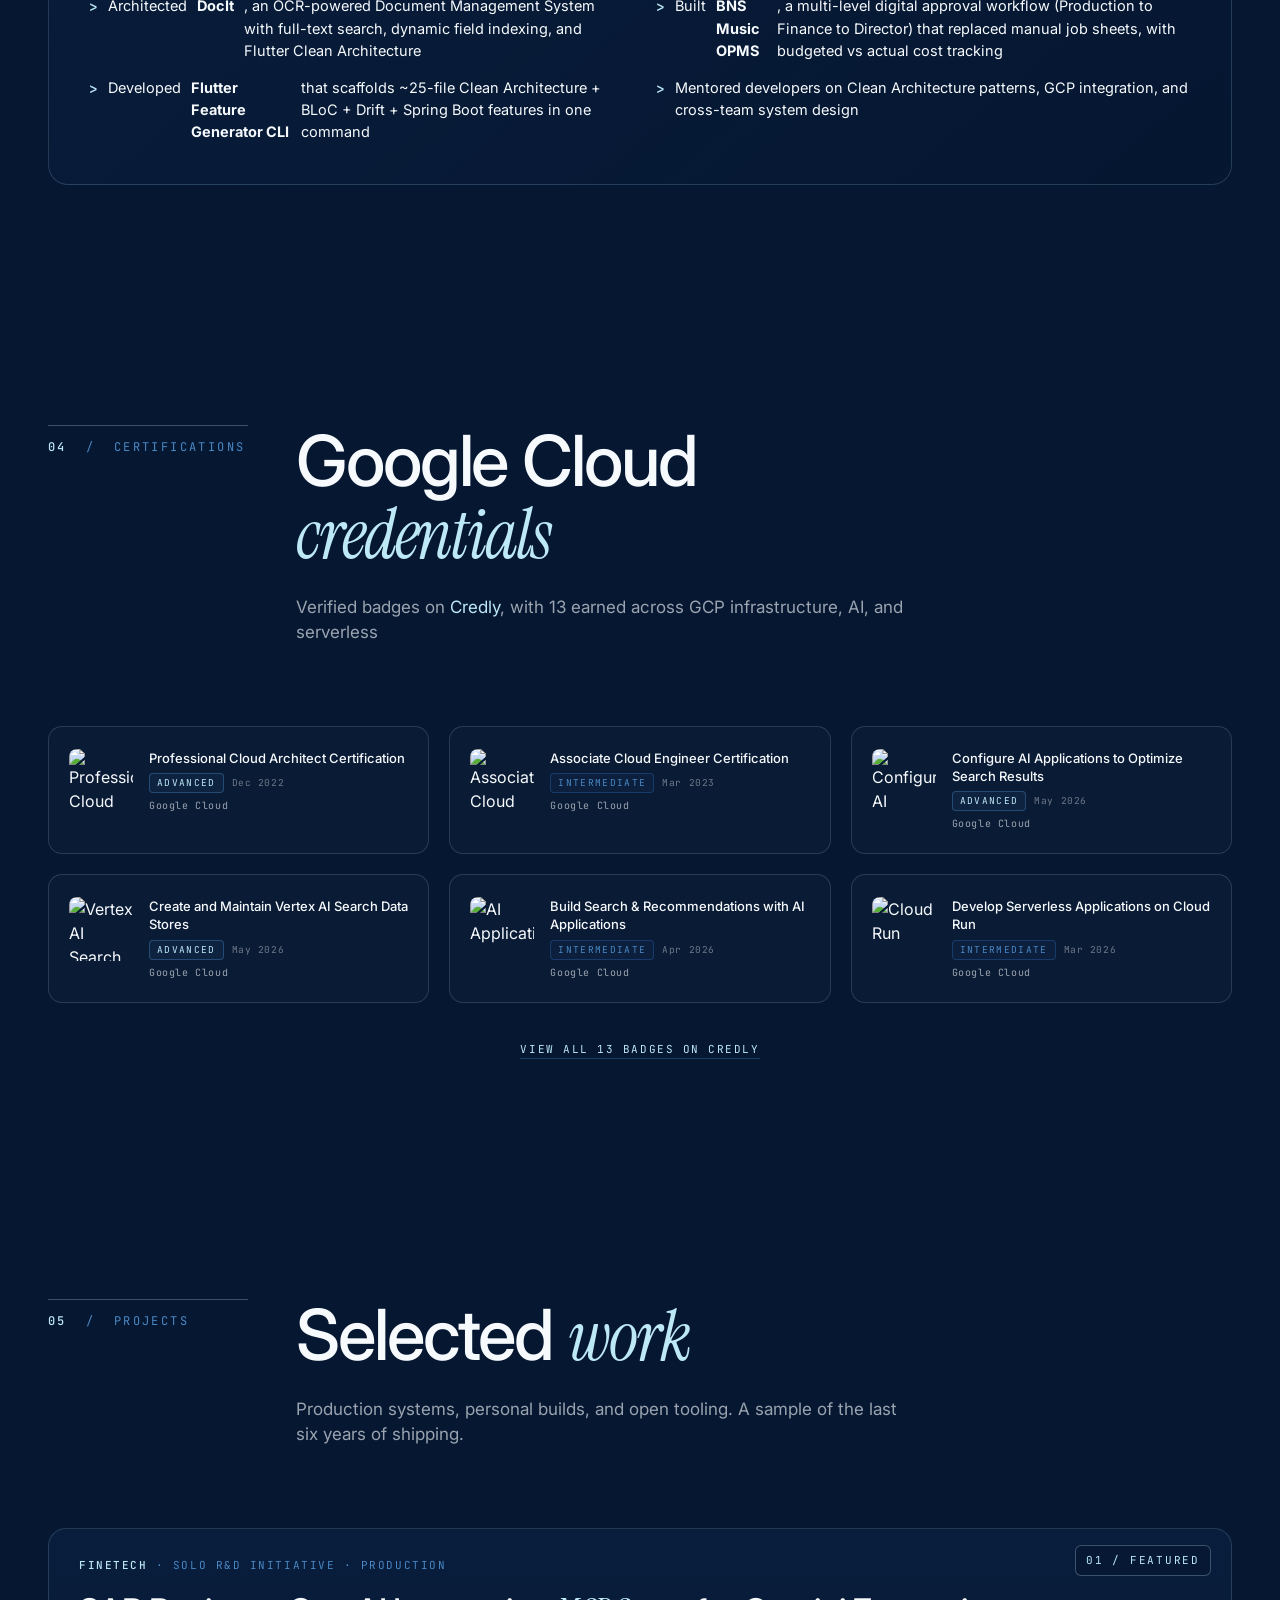
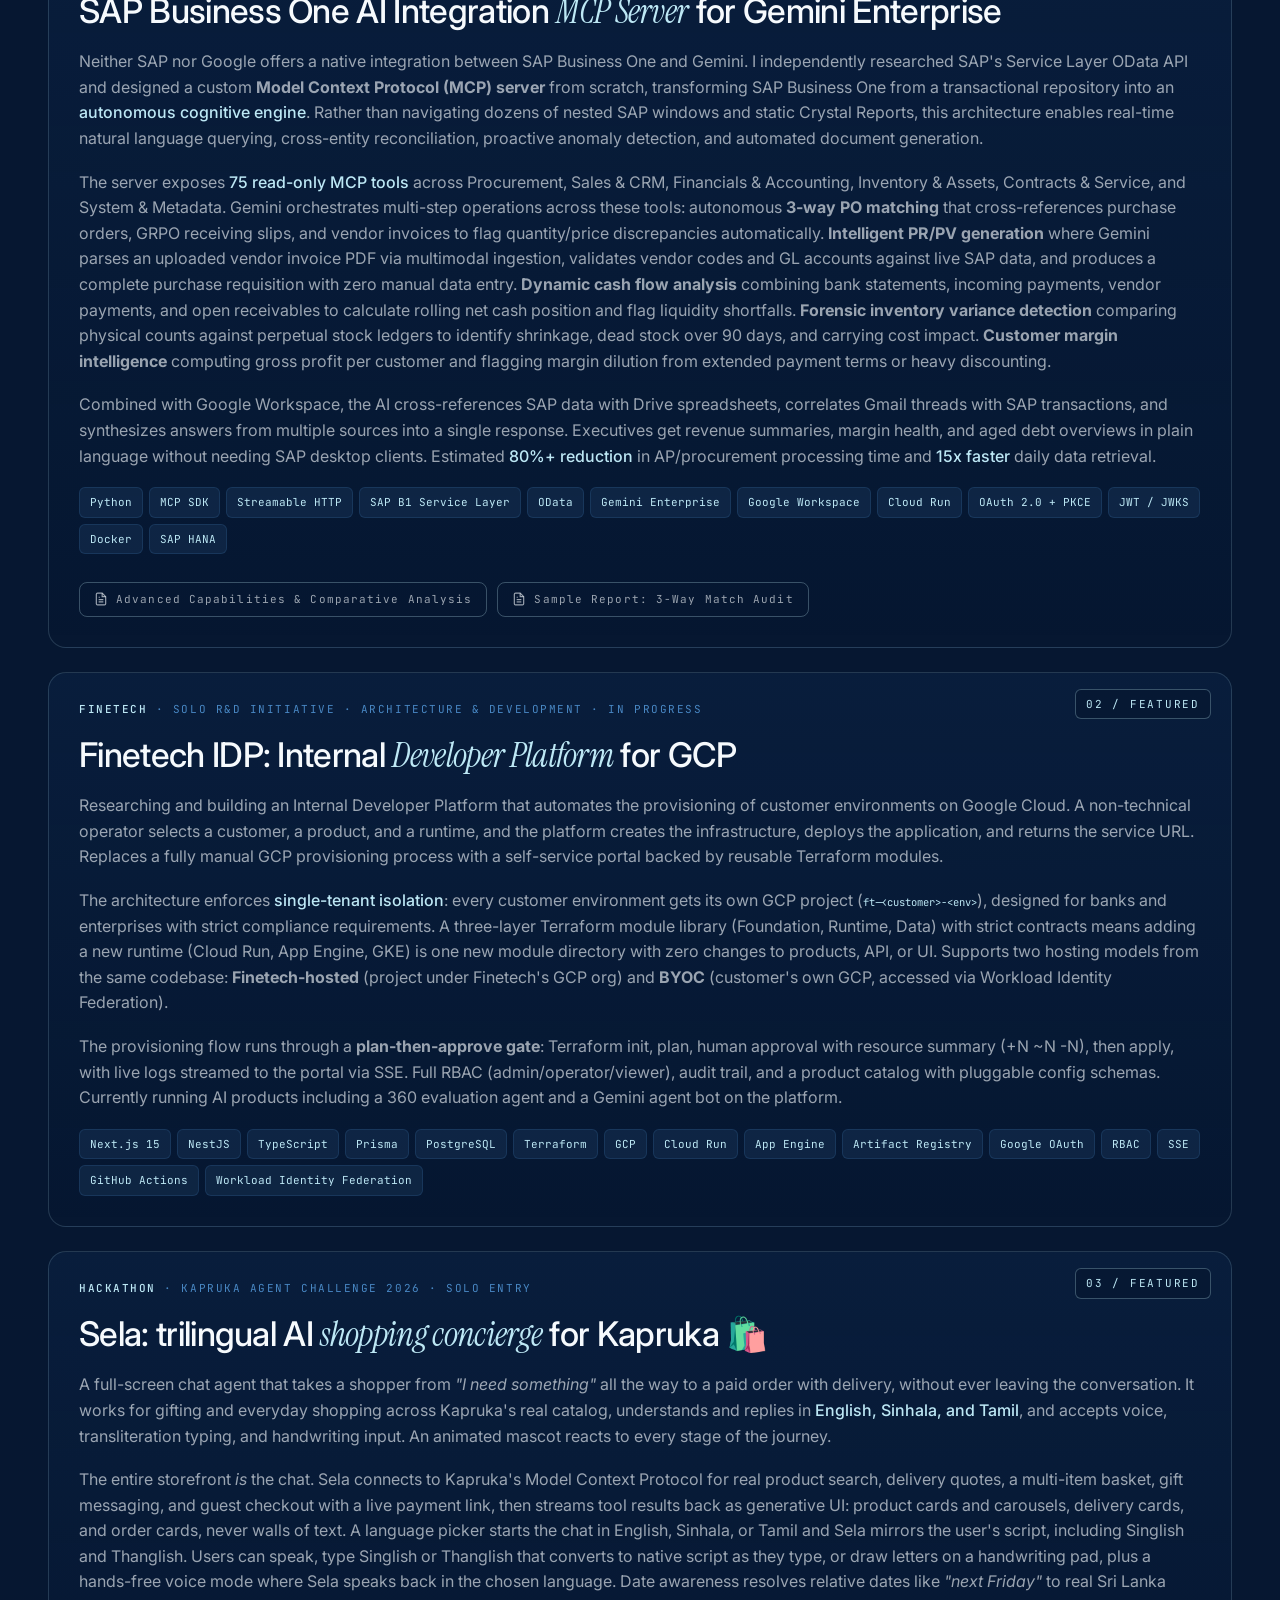
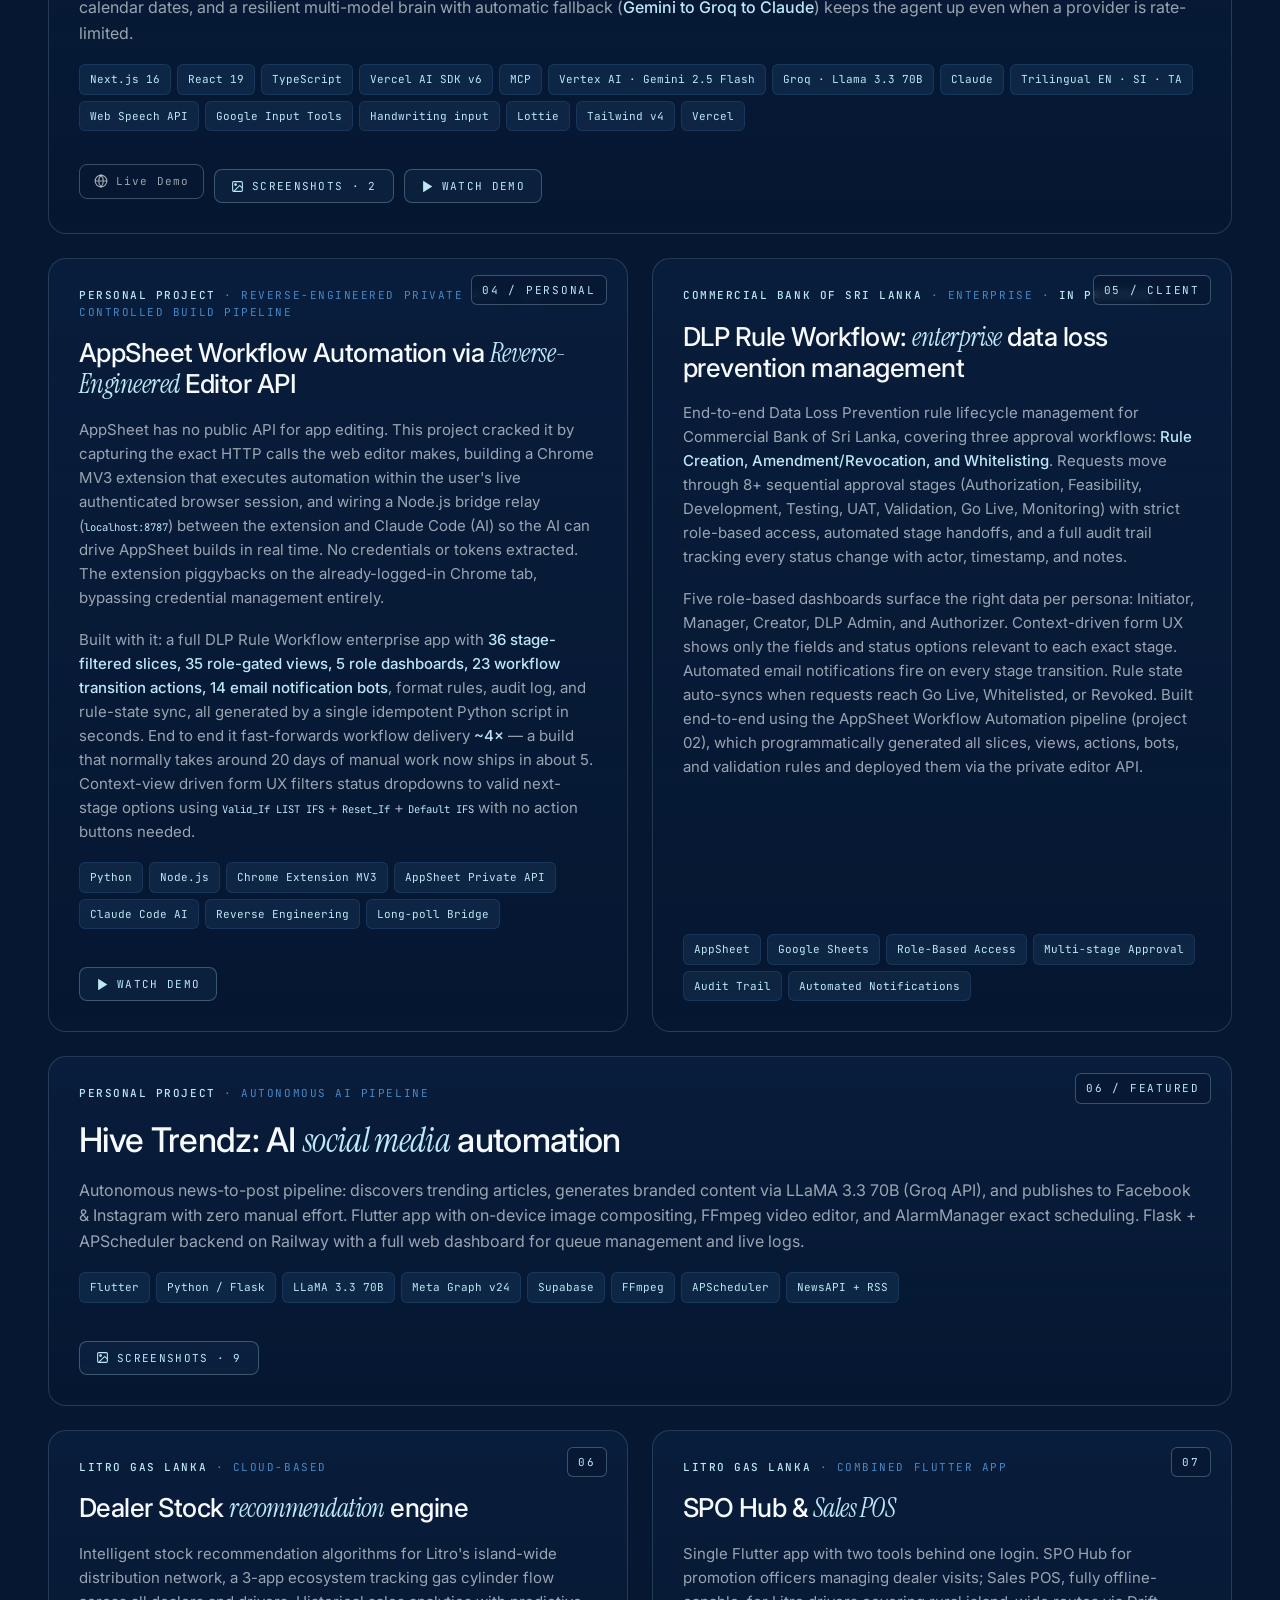
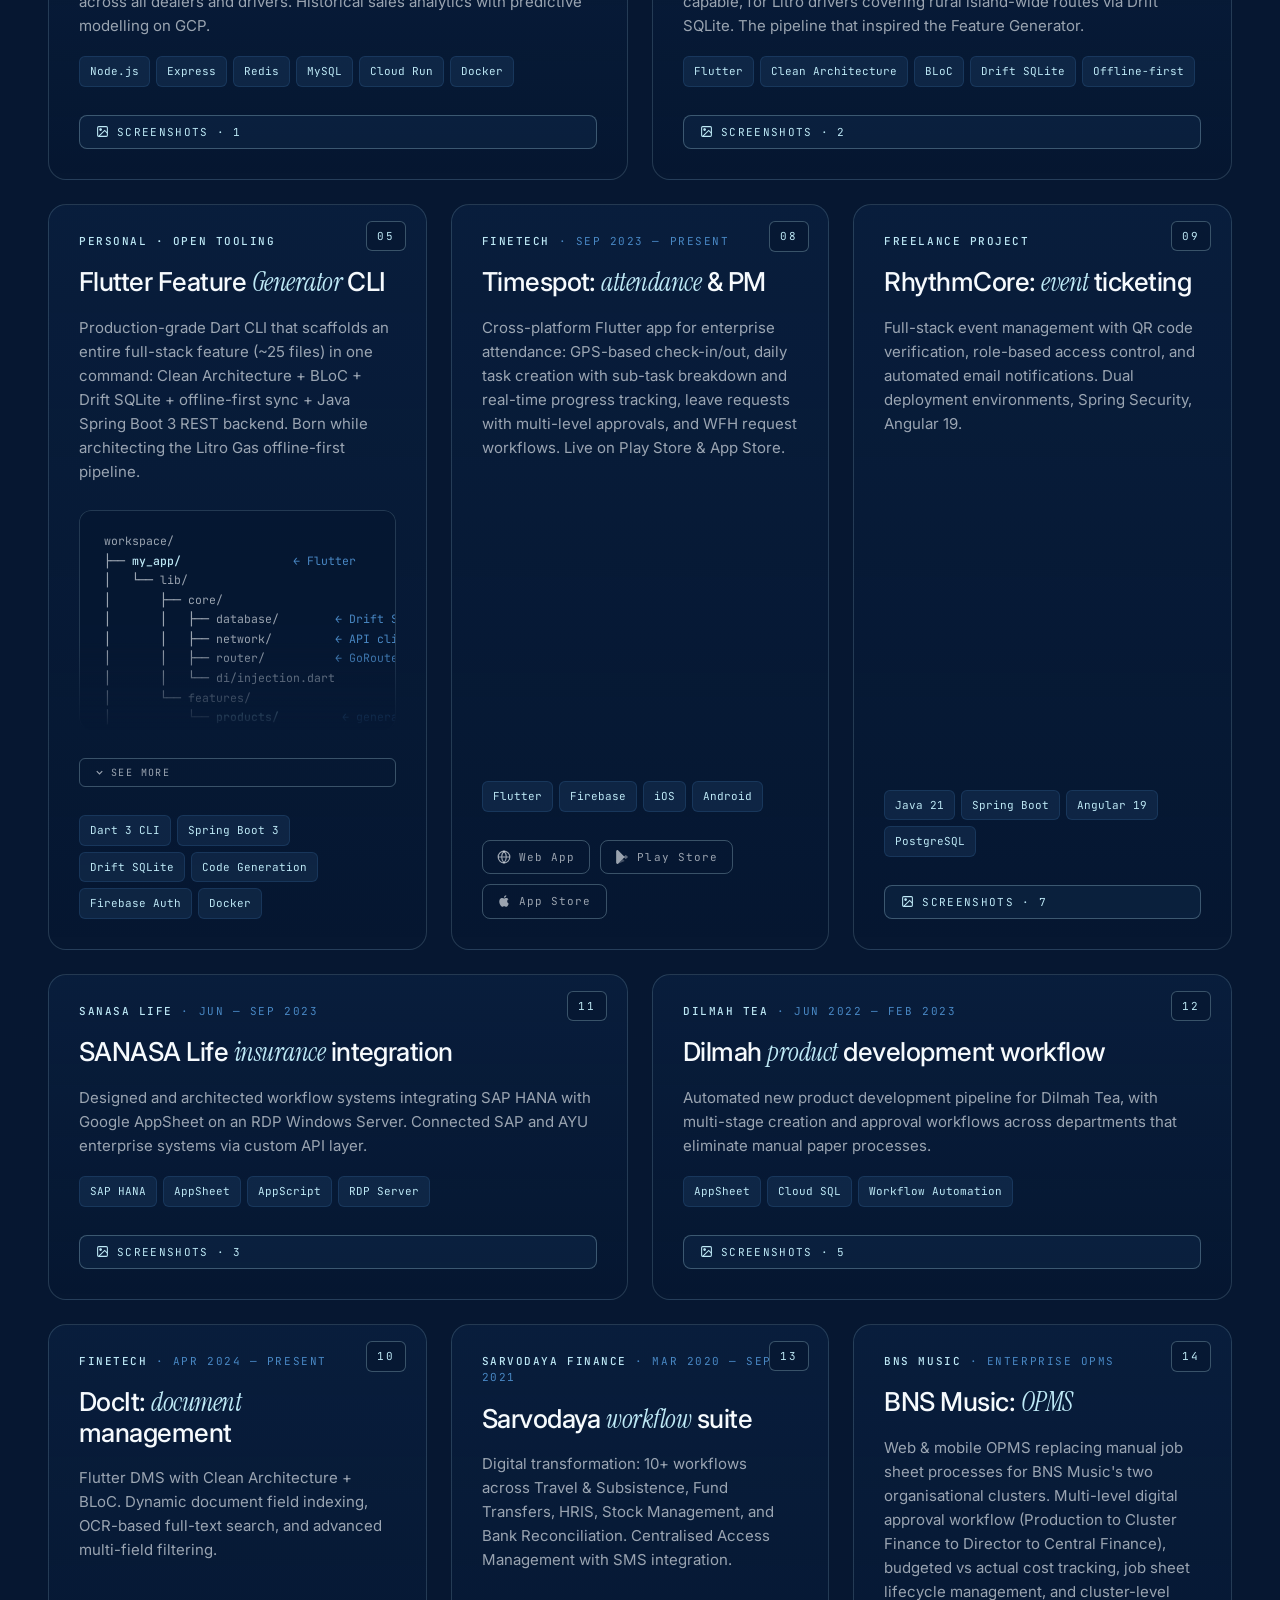
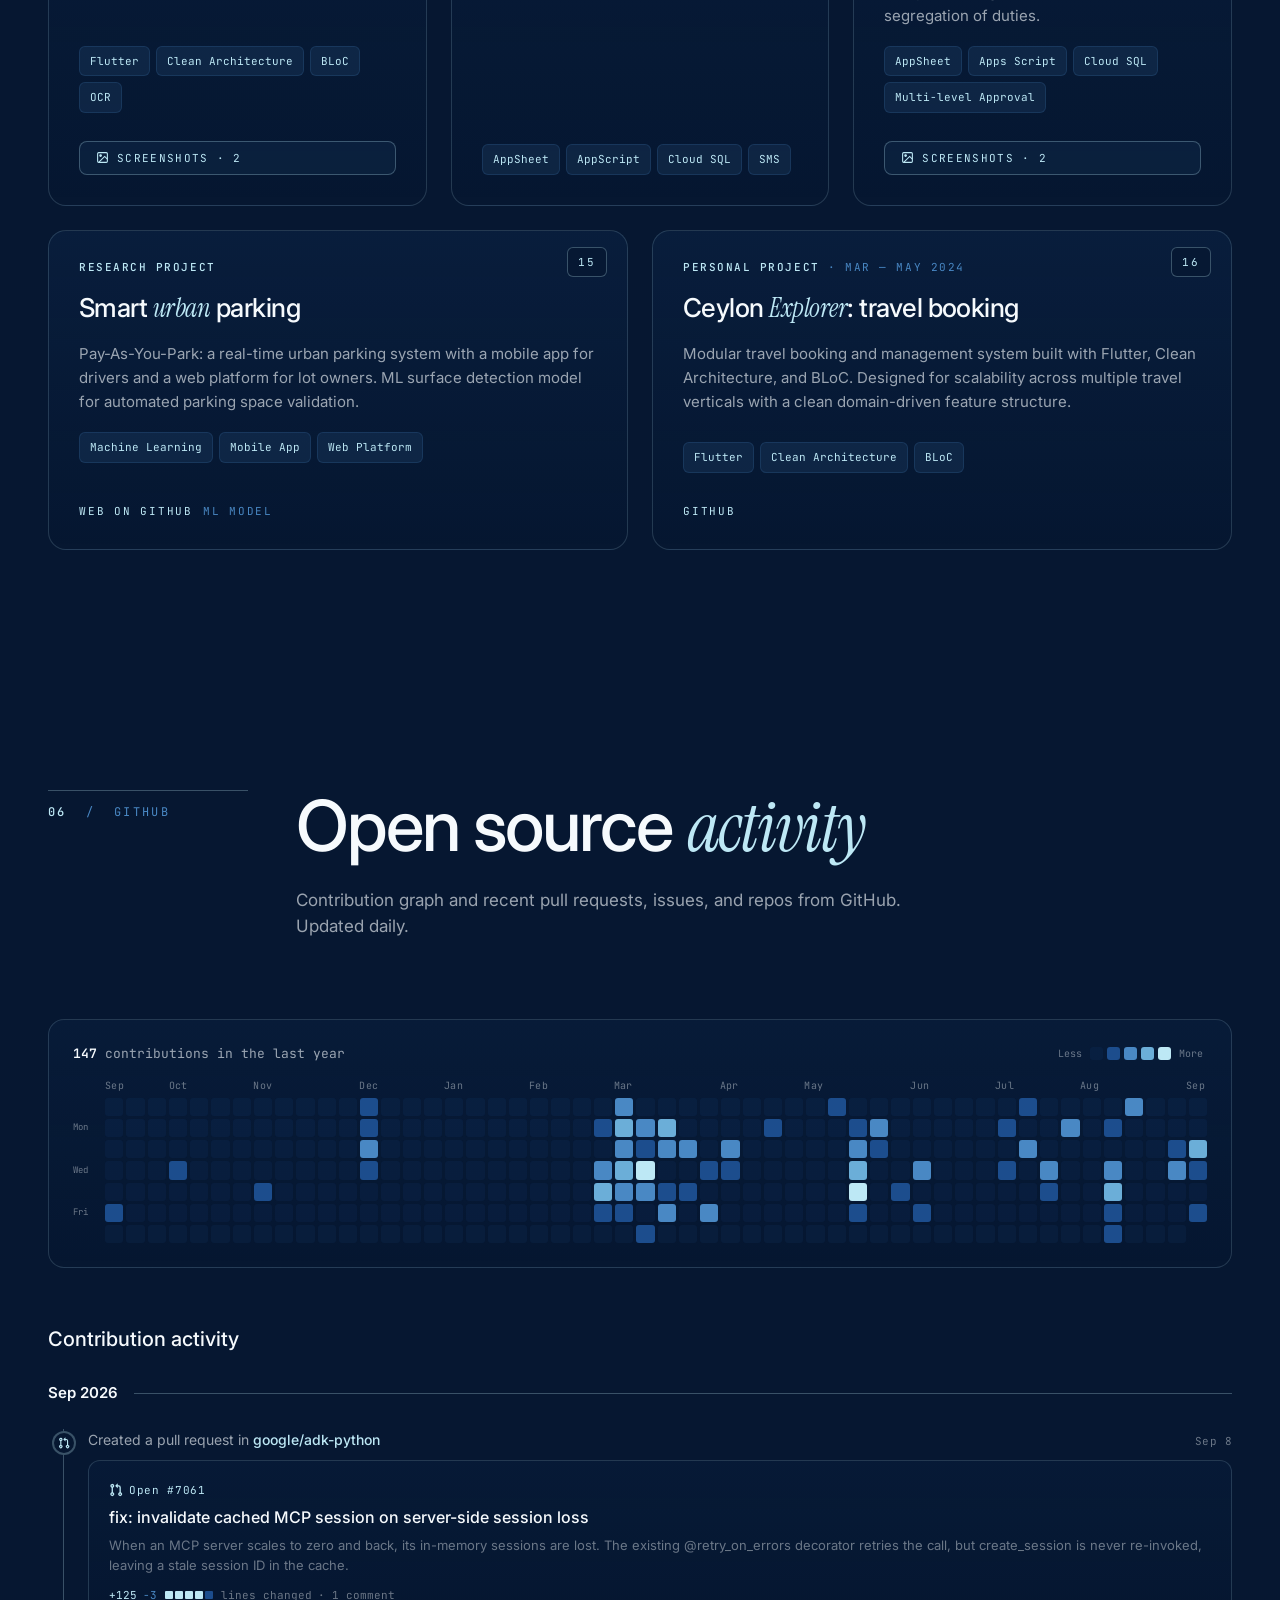
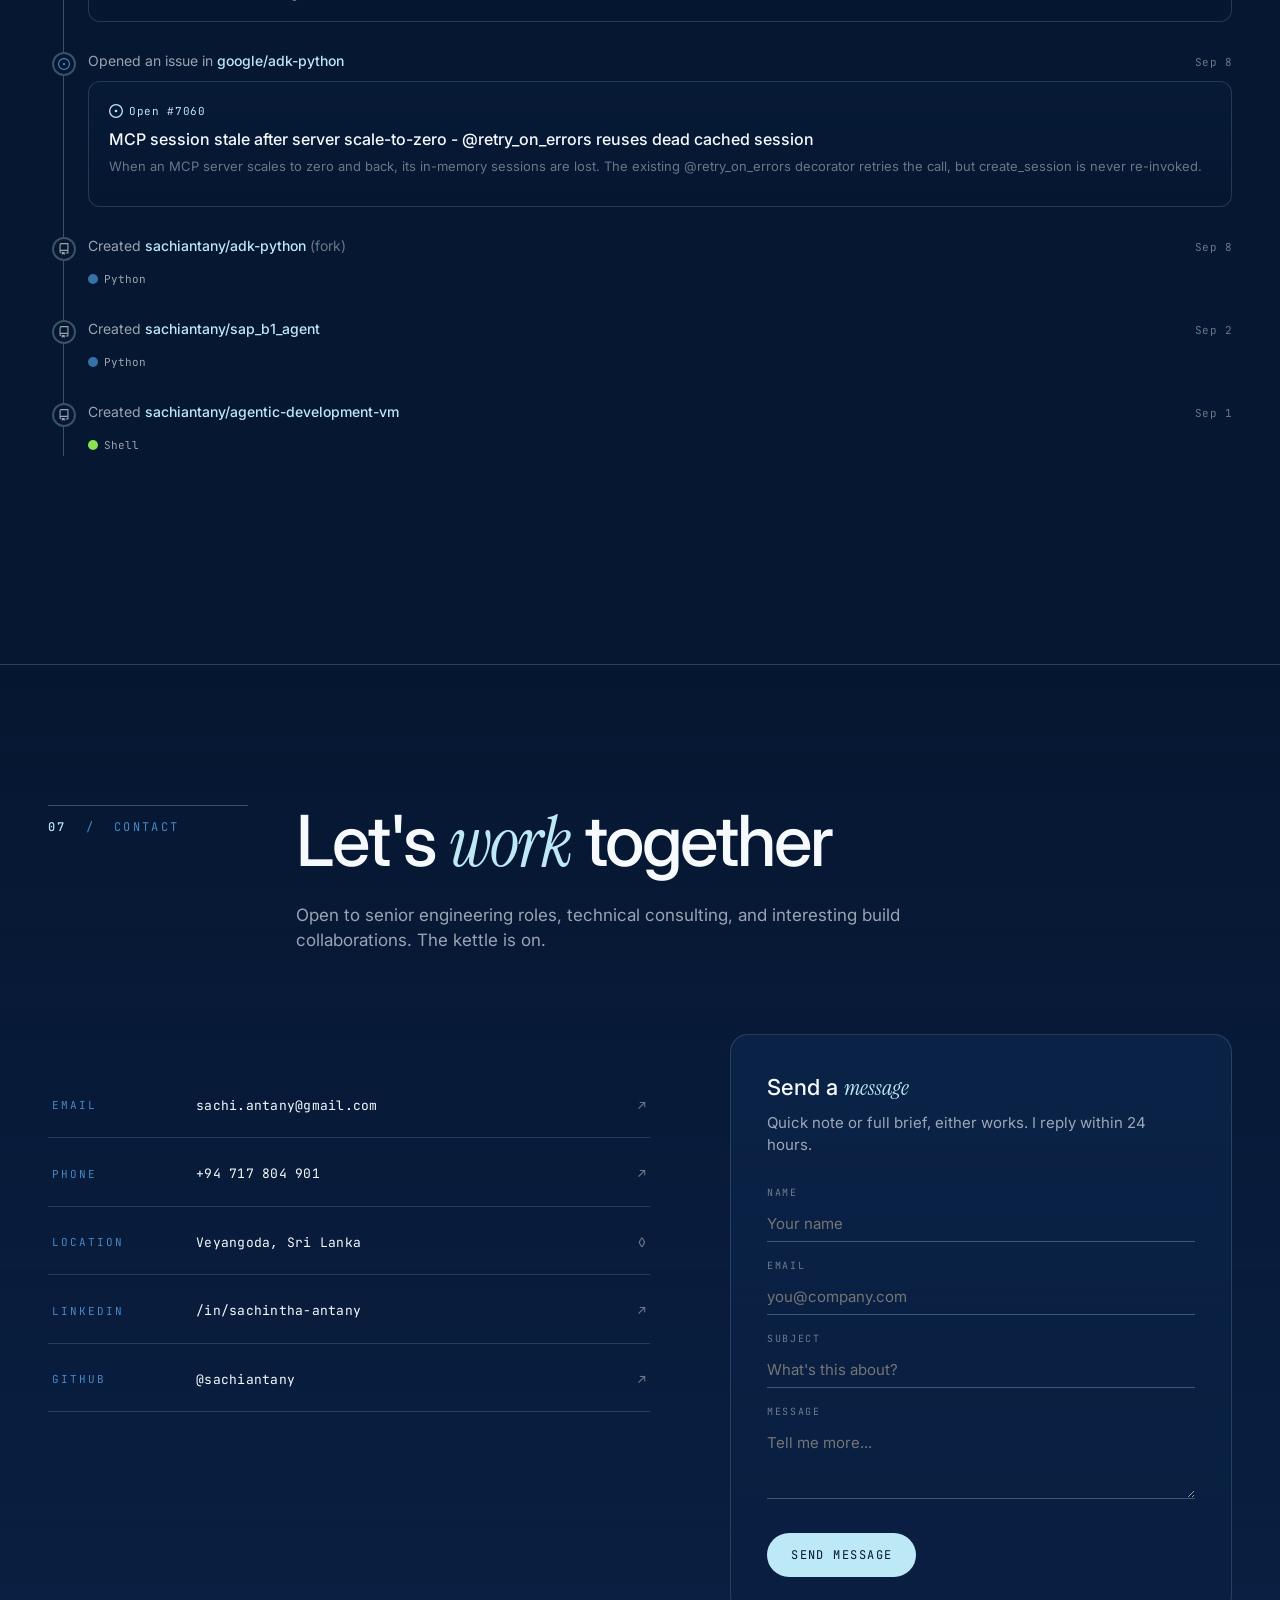
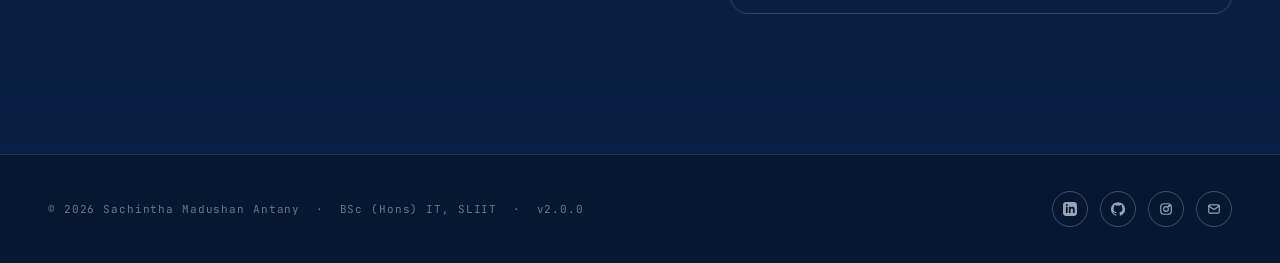
==== commit 7b2d7faf: "fix: contribution graph cells now fill full container width Cells use flex:1 + aspect-ratio:1 instea" ====
--- a/index.html
+++ b/index.html
@@ -933,6 +933,12 @@
     align-items: center;
     gap: 4px;
   }
+  .gh-legend .gh-cell {
+    width: 13px;
+    height: 13px;
+    aspect-ratio: auto;
+    flex-shrink: 0;
+  }
   .gh-legend-label {
     font-family: 'JetBrains Mono', monospace;
     font-size: 10px;
@@ -944,8 +950,7 @@
     padding-bottom: 4px;
   }
   .gh-graph-inner {
-    display: inline-block;
-    min-width: 100%;
+    width: 100%;
   }
   .gh-months {
     position: relative;
@@ -971,24 +976,28 @@
     min-width: 28px;
   }
   .gh-days span {
-    height: 13px;
     font-family: 'JetBrains Mono', monospace;
     font-size: 9px;
     color: var(--dimmer);
-    line-height: 13px;
+    display: flex;
+    align-items: center;
+    flex: 1;
   }
   .gh-grid {
     display: flex;
     gap: 3px;
+    flex: 1;
   }
   .gh-week {
     display: flex;
     flex-direction: column;
     gap: 3px;
+    flex: 1;
+    min-width: 0;
   }
   .gh-cell {
-    width: 13px;
-    height: 13px;
+    width: 100%;
+    aspect-ratio: 1;
     border-radius: 3px;
     transition: outline .15s;
   }
@@ -2582,6 +2591,8 @@
     totalEl.innerHTML = '<b>' + data.total + '</b> contributions in the last year';
 
     var lastMonth = -1;
+    var totalWeeks = data.weeks.length;
+    var monthMarkers = [];
 
     data.weeks.forEach(function(week, wi) {
       var col = document.createElement('div');
@@ -2591,10 +2602,7 @@
         var dt = new Date(week[0].d + 'T00:00:00');
         var m = dt.getMonth();
         if (m !== lastMonth) {
-          var sp = document.createElement('span');
-          sp.textContent = GH_MONTHS[m];
-          sp.style.left = (wi * 16) + 'px';
-          monthsEl.appendChild(sp);
+          monthMarkers.push({ name: GH_MONTHS[m], col: wi });
           lastMonth = m;
         }
       }
@@ -2616,7 +2624,12 @@
       grid.appendChild(col);
     });
 
-    monthsEl.style.width = (data.weeks.length * 16) + 'px';
+    monthMarkers.forEach(function(m) {
+      var sp = document.createElement('span');
+      sp.textContent = m.name;
+      sp.style.left = ((m.col / totalWeeks) * 100) + '%';
+      monthsEl.appendChild(sp);
+    });
   }
 
   function ghDiffBar(add, del) {
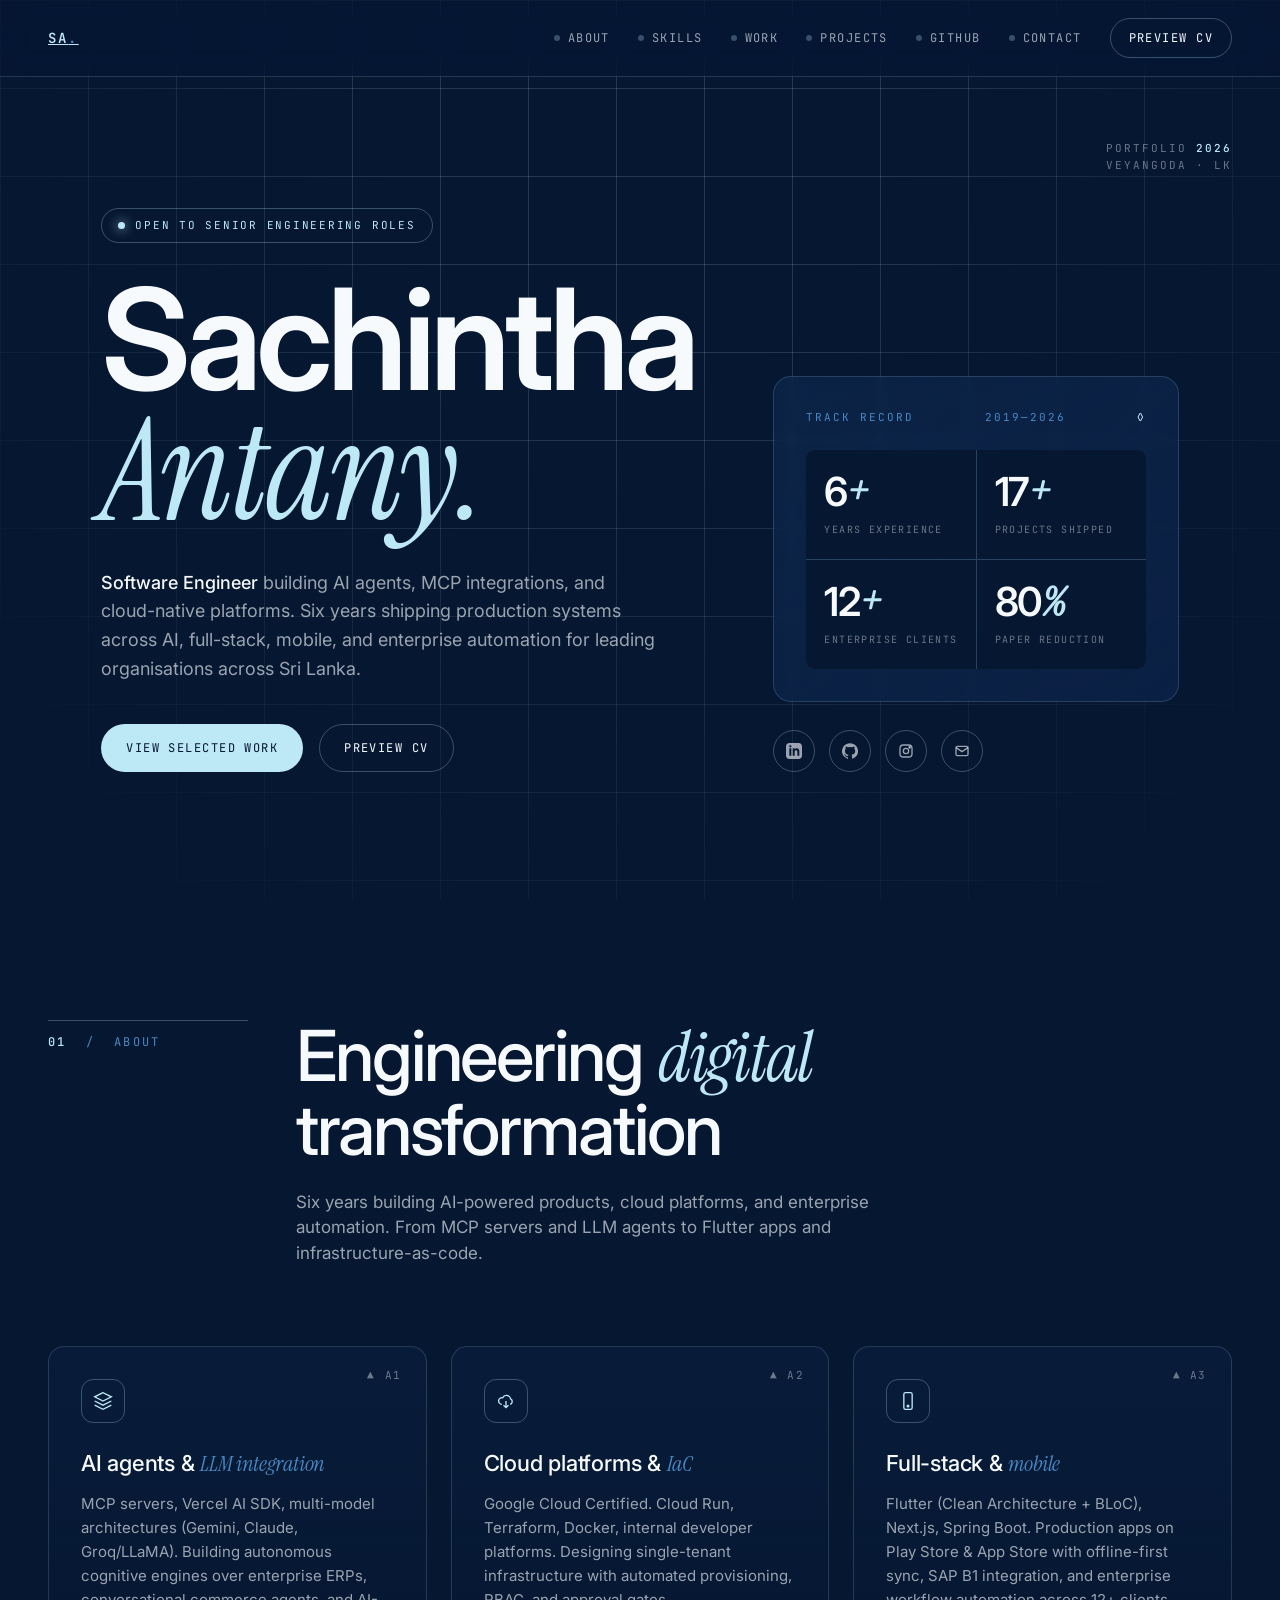
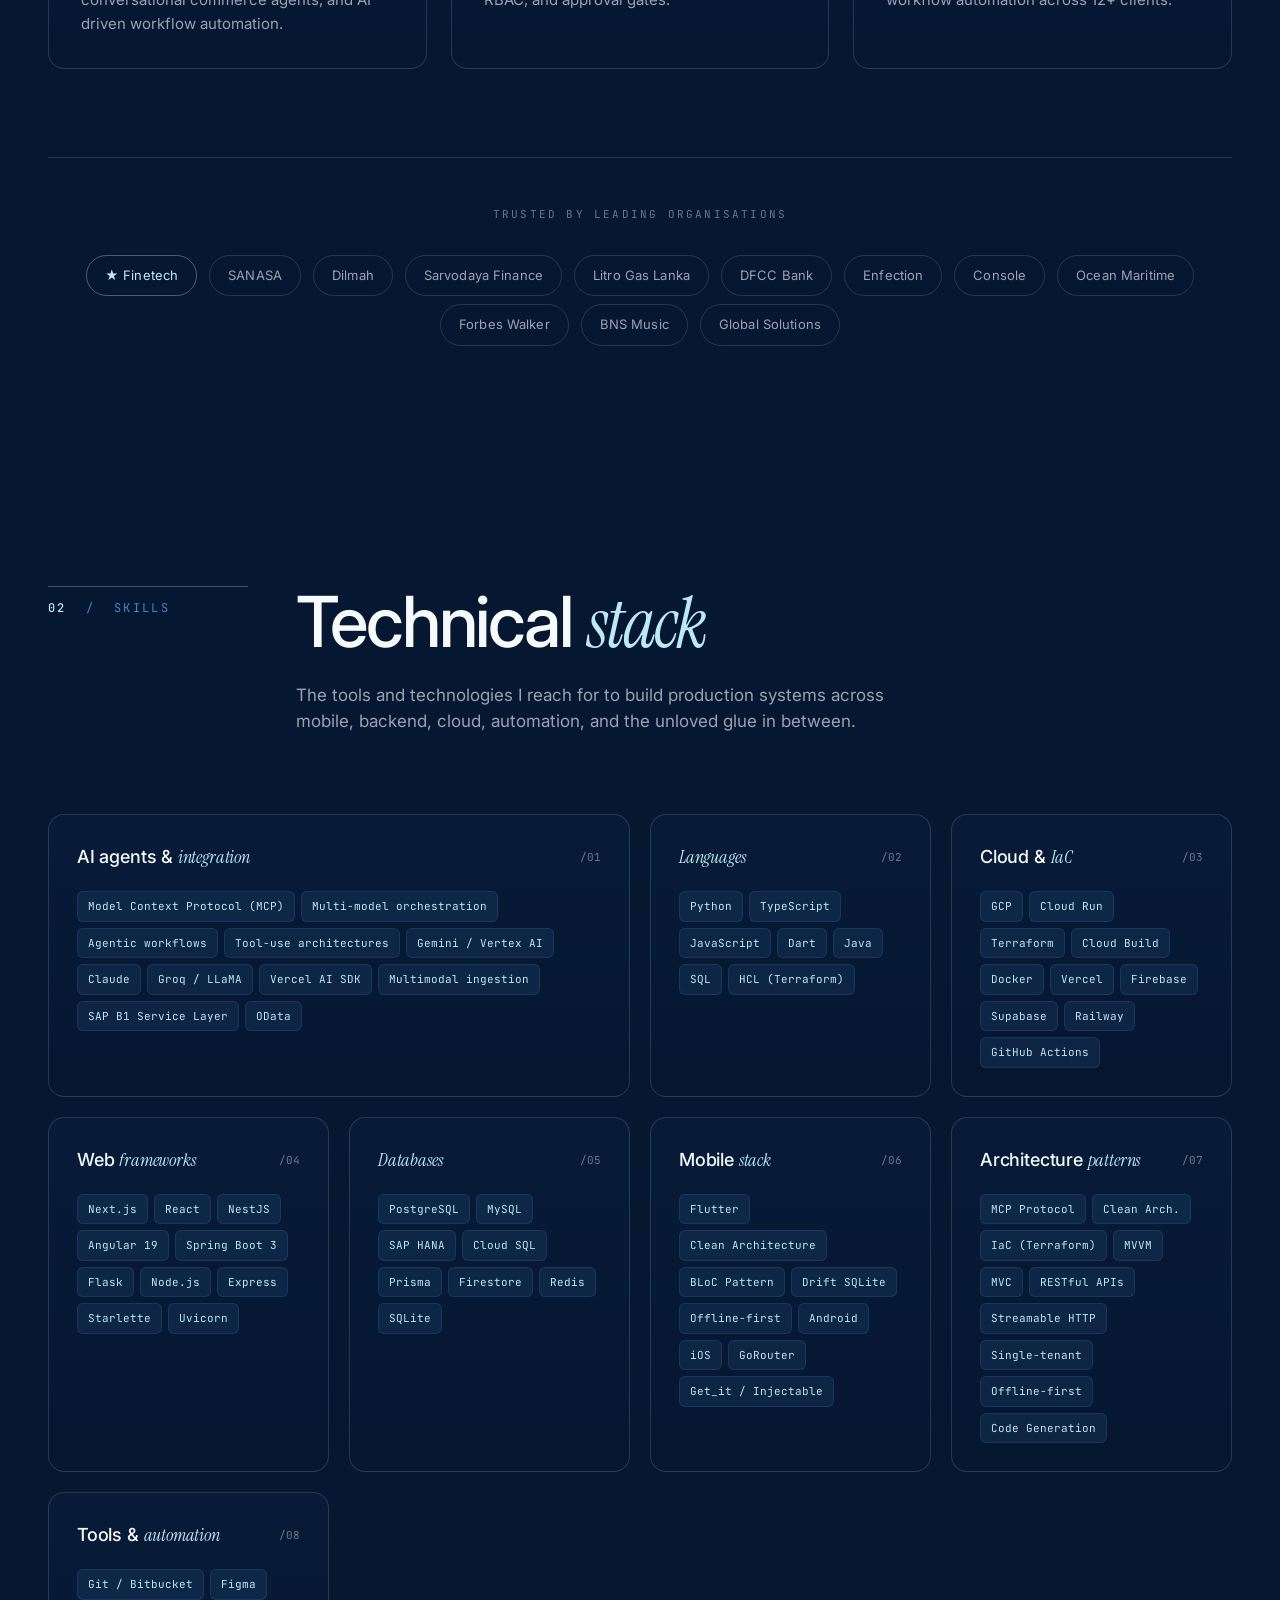
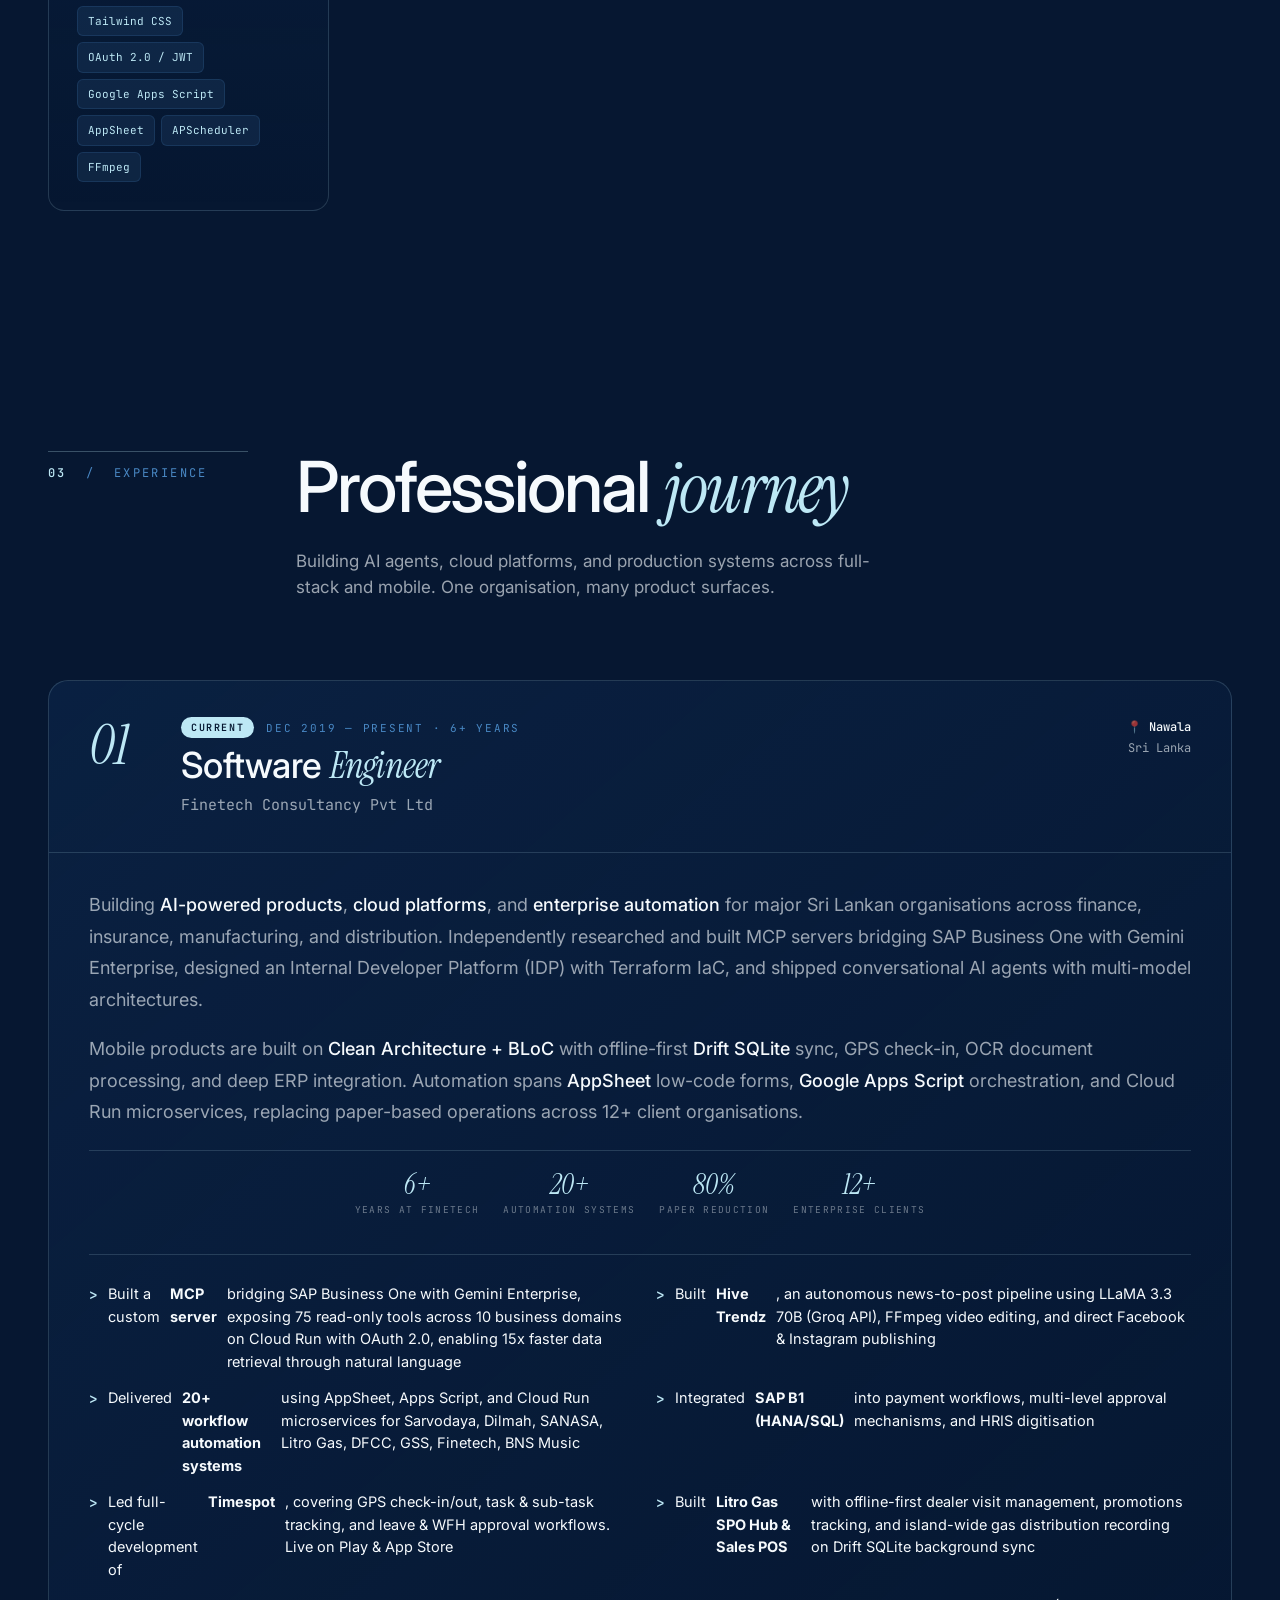
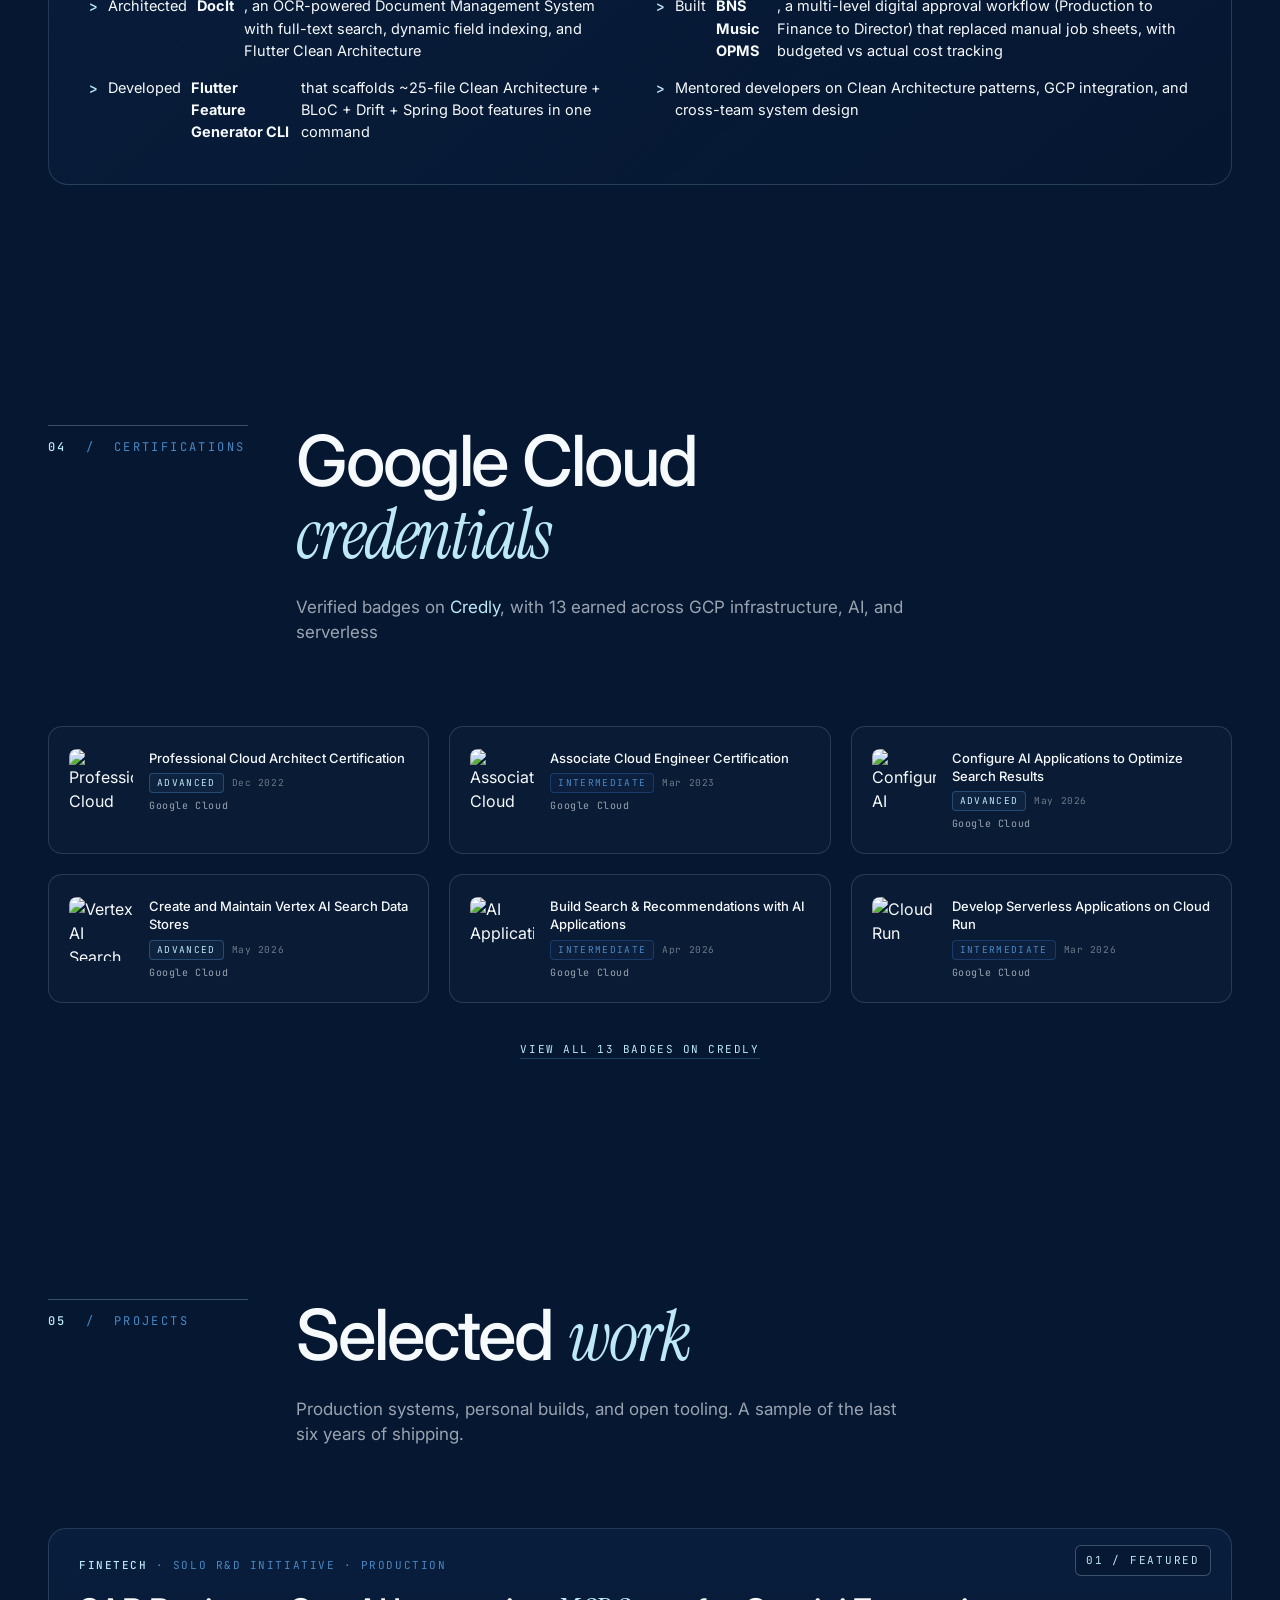
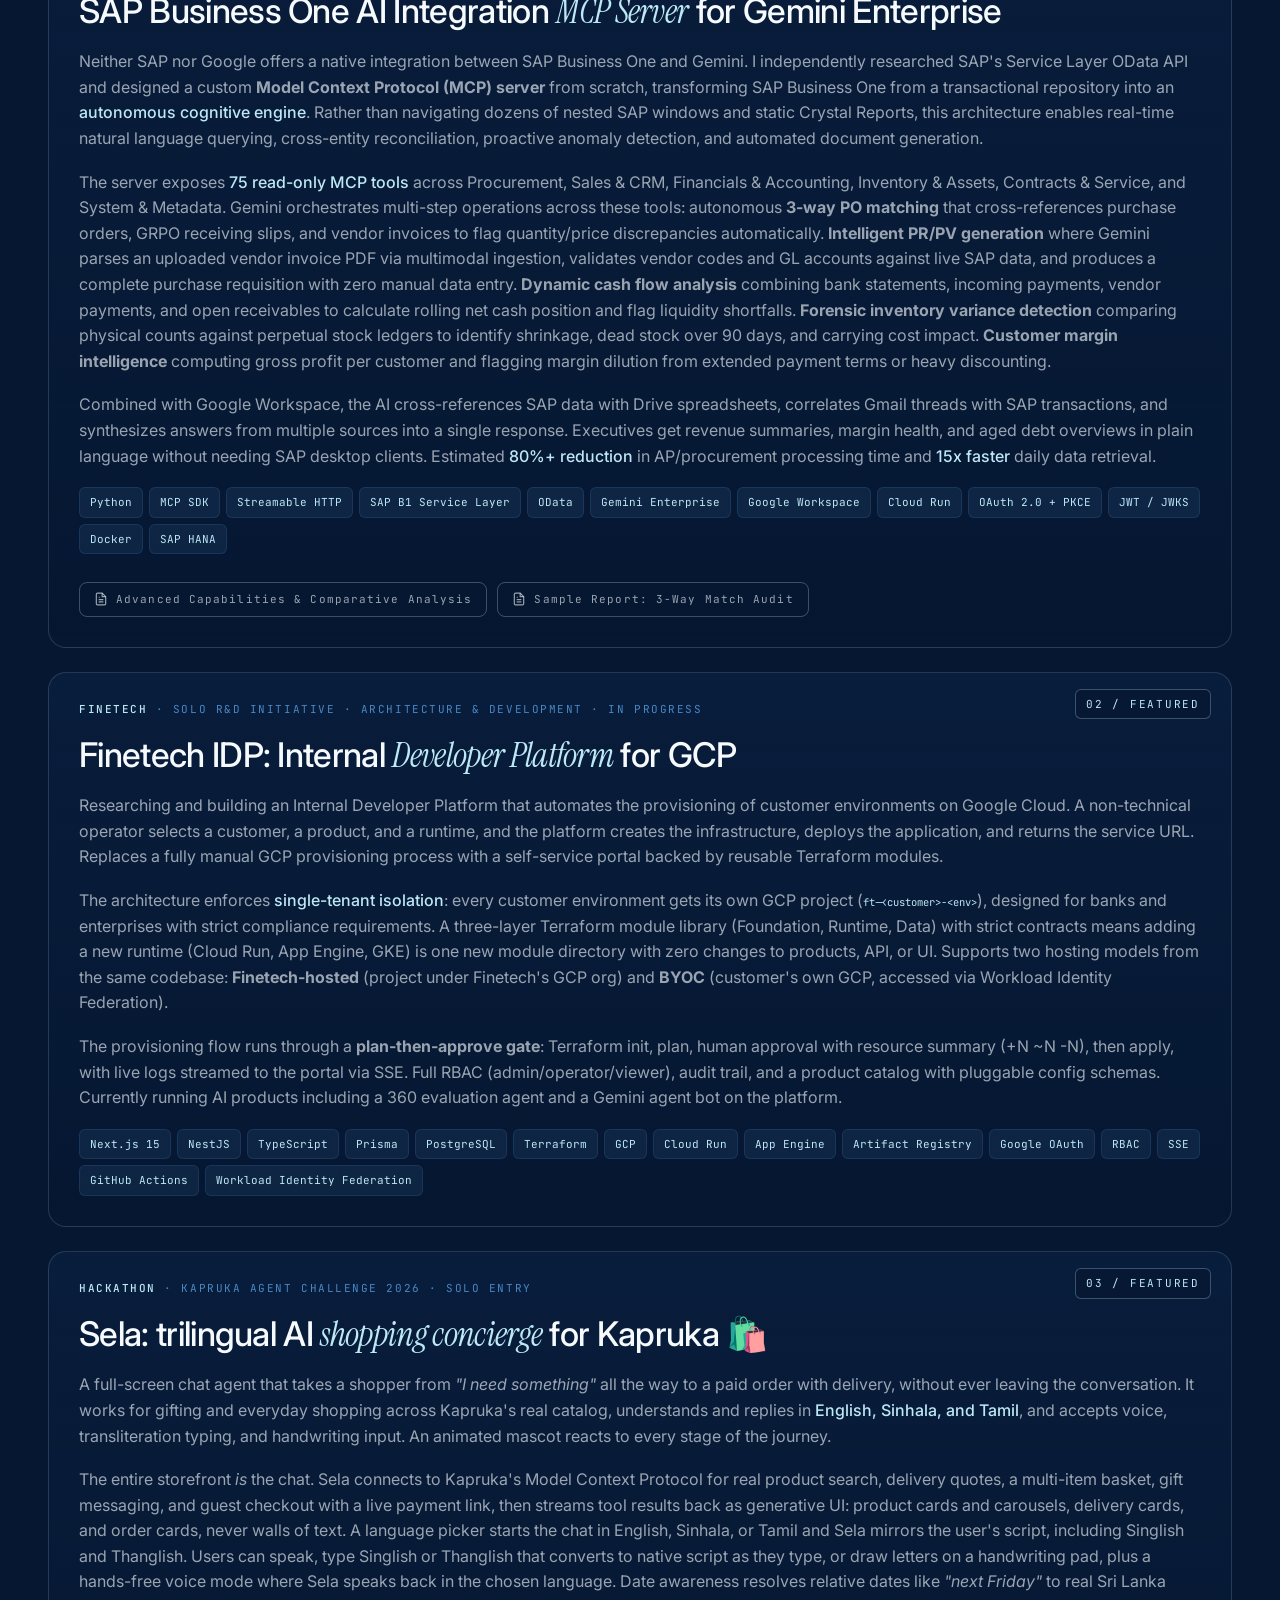
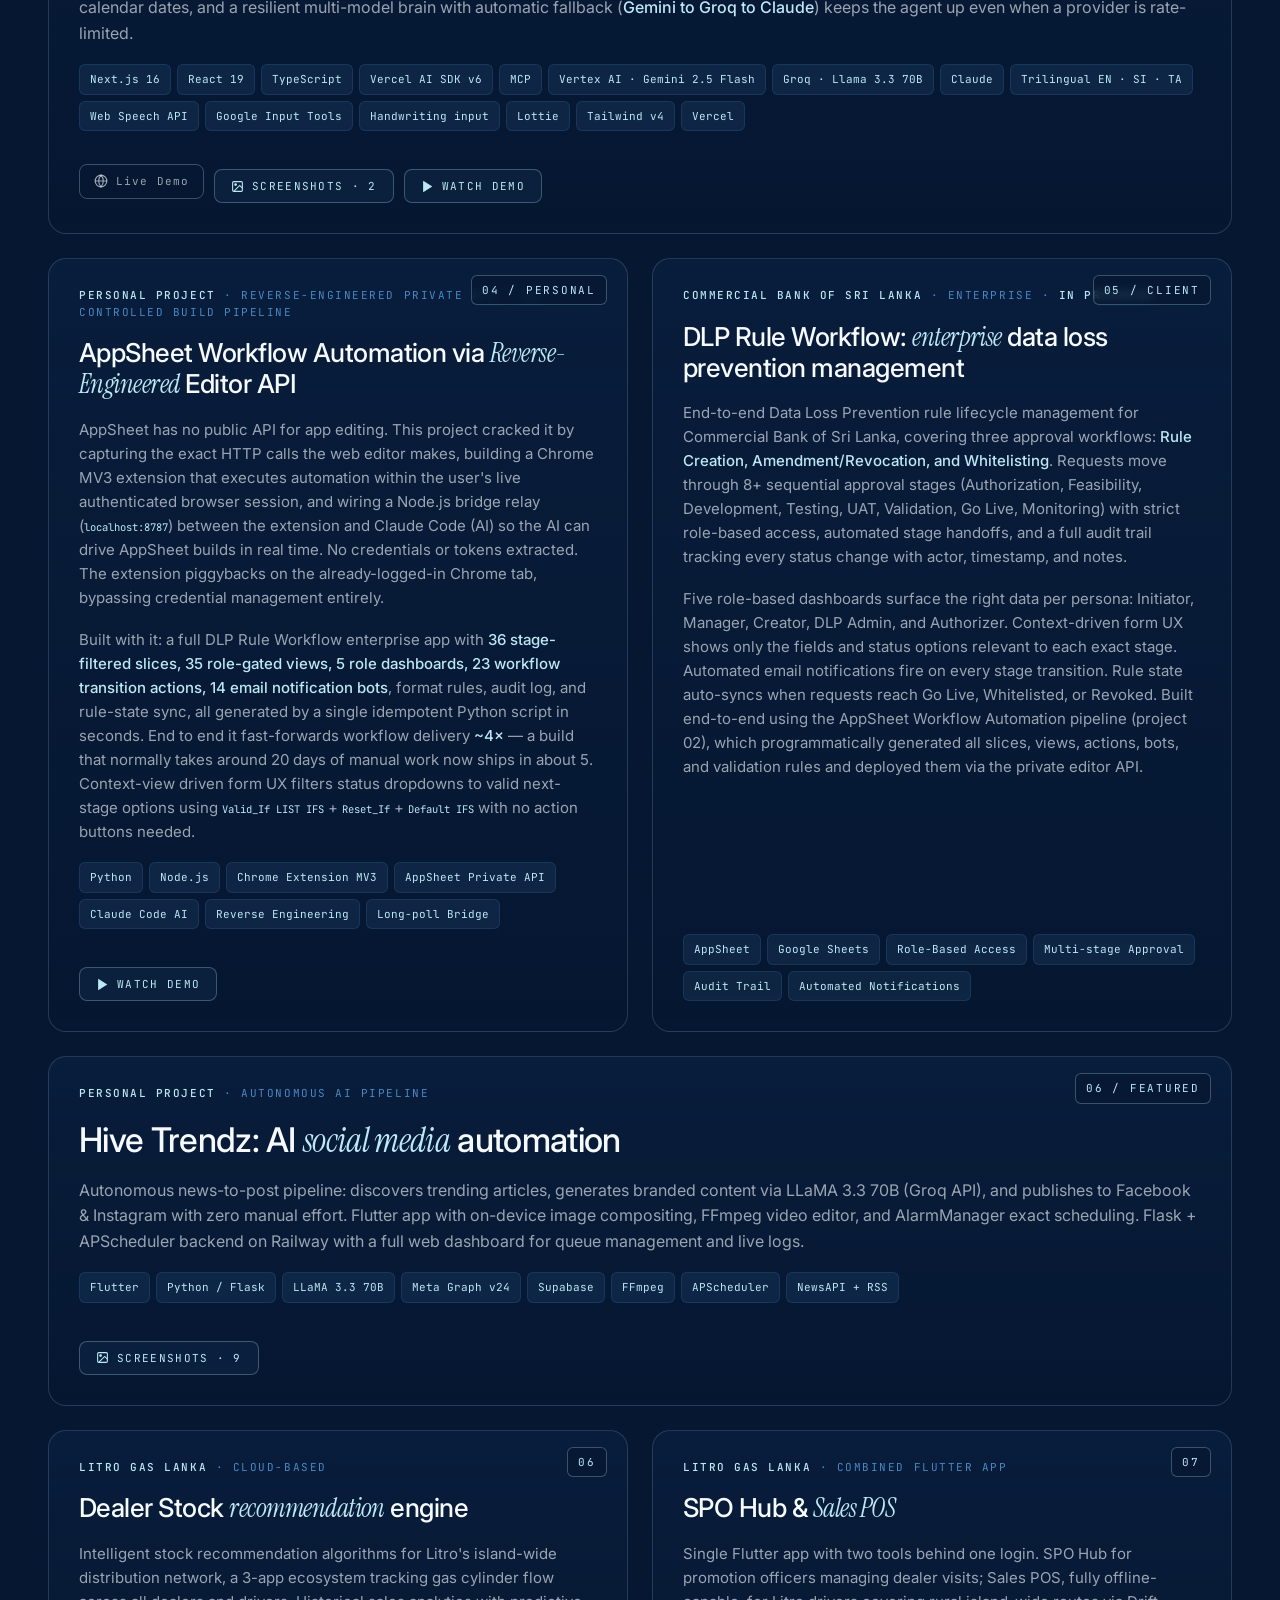
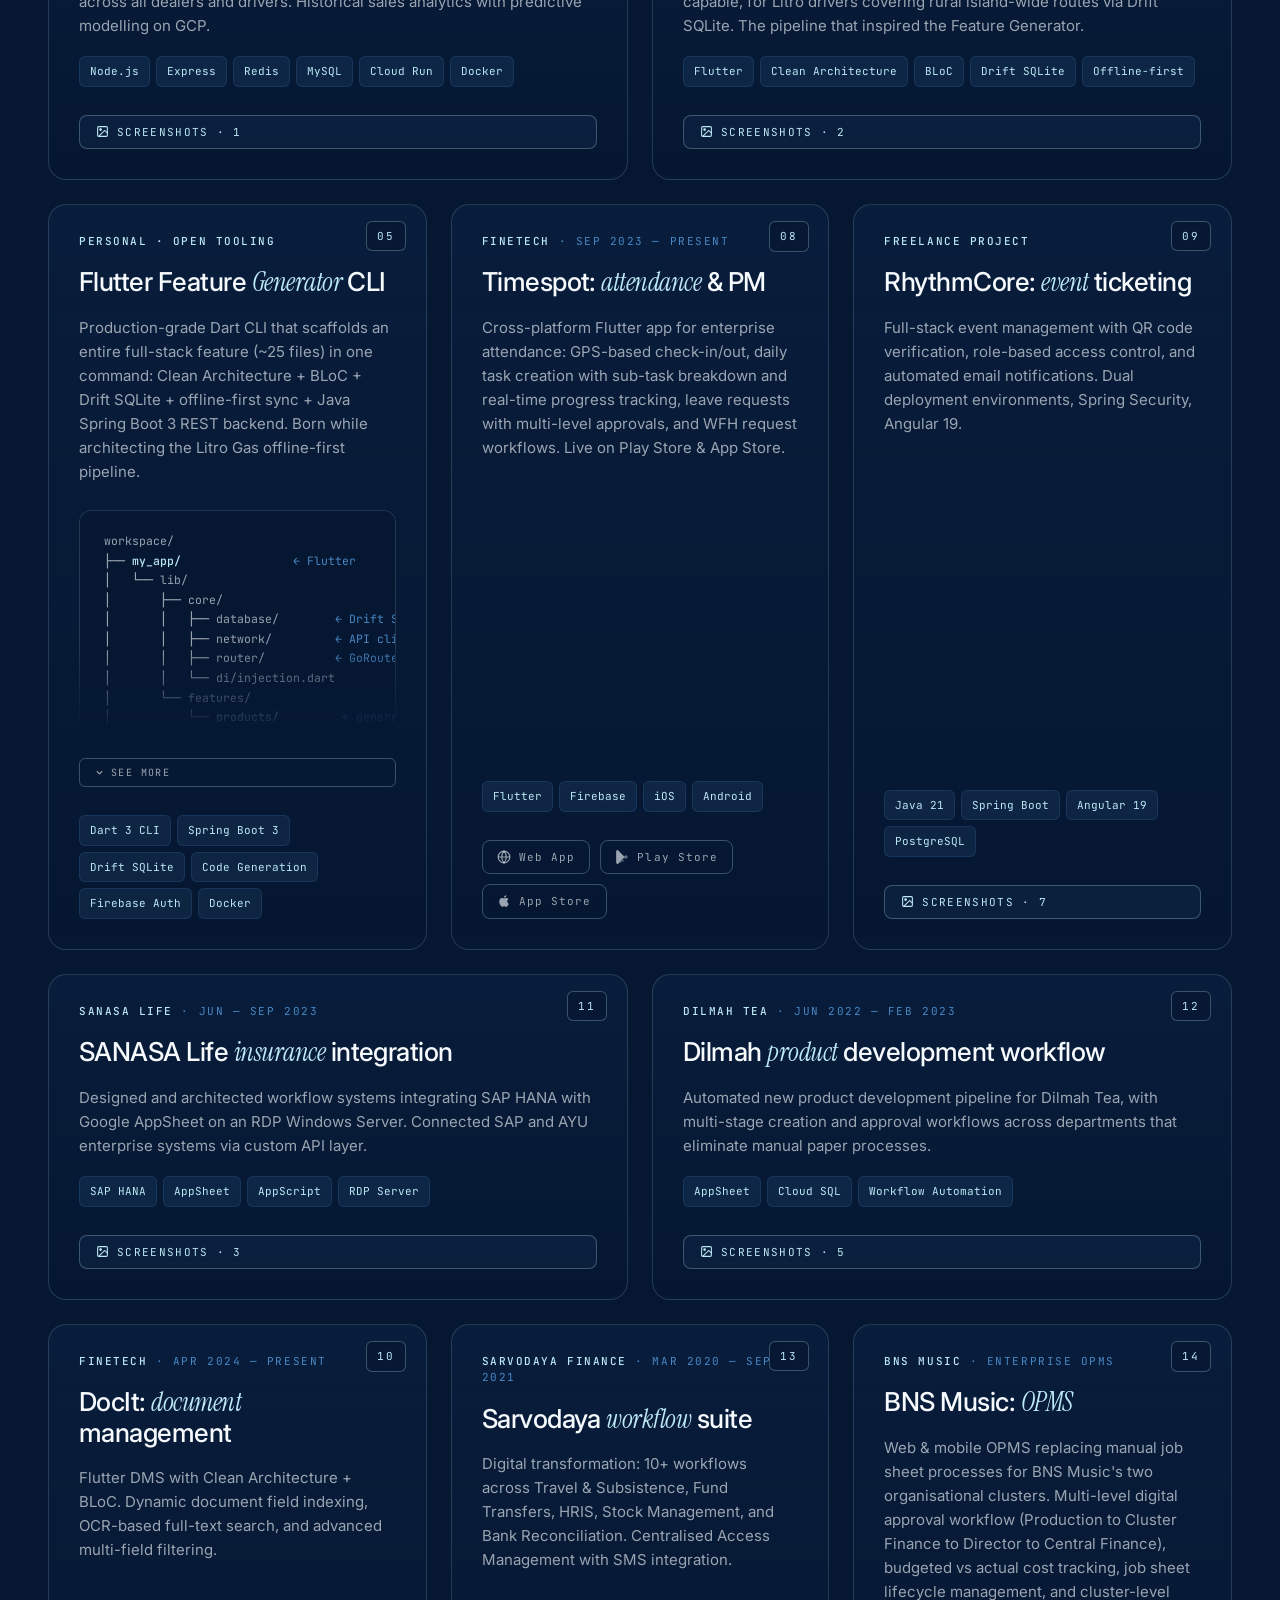
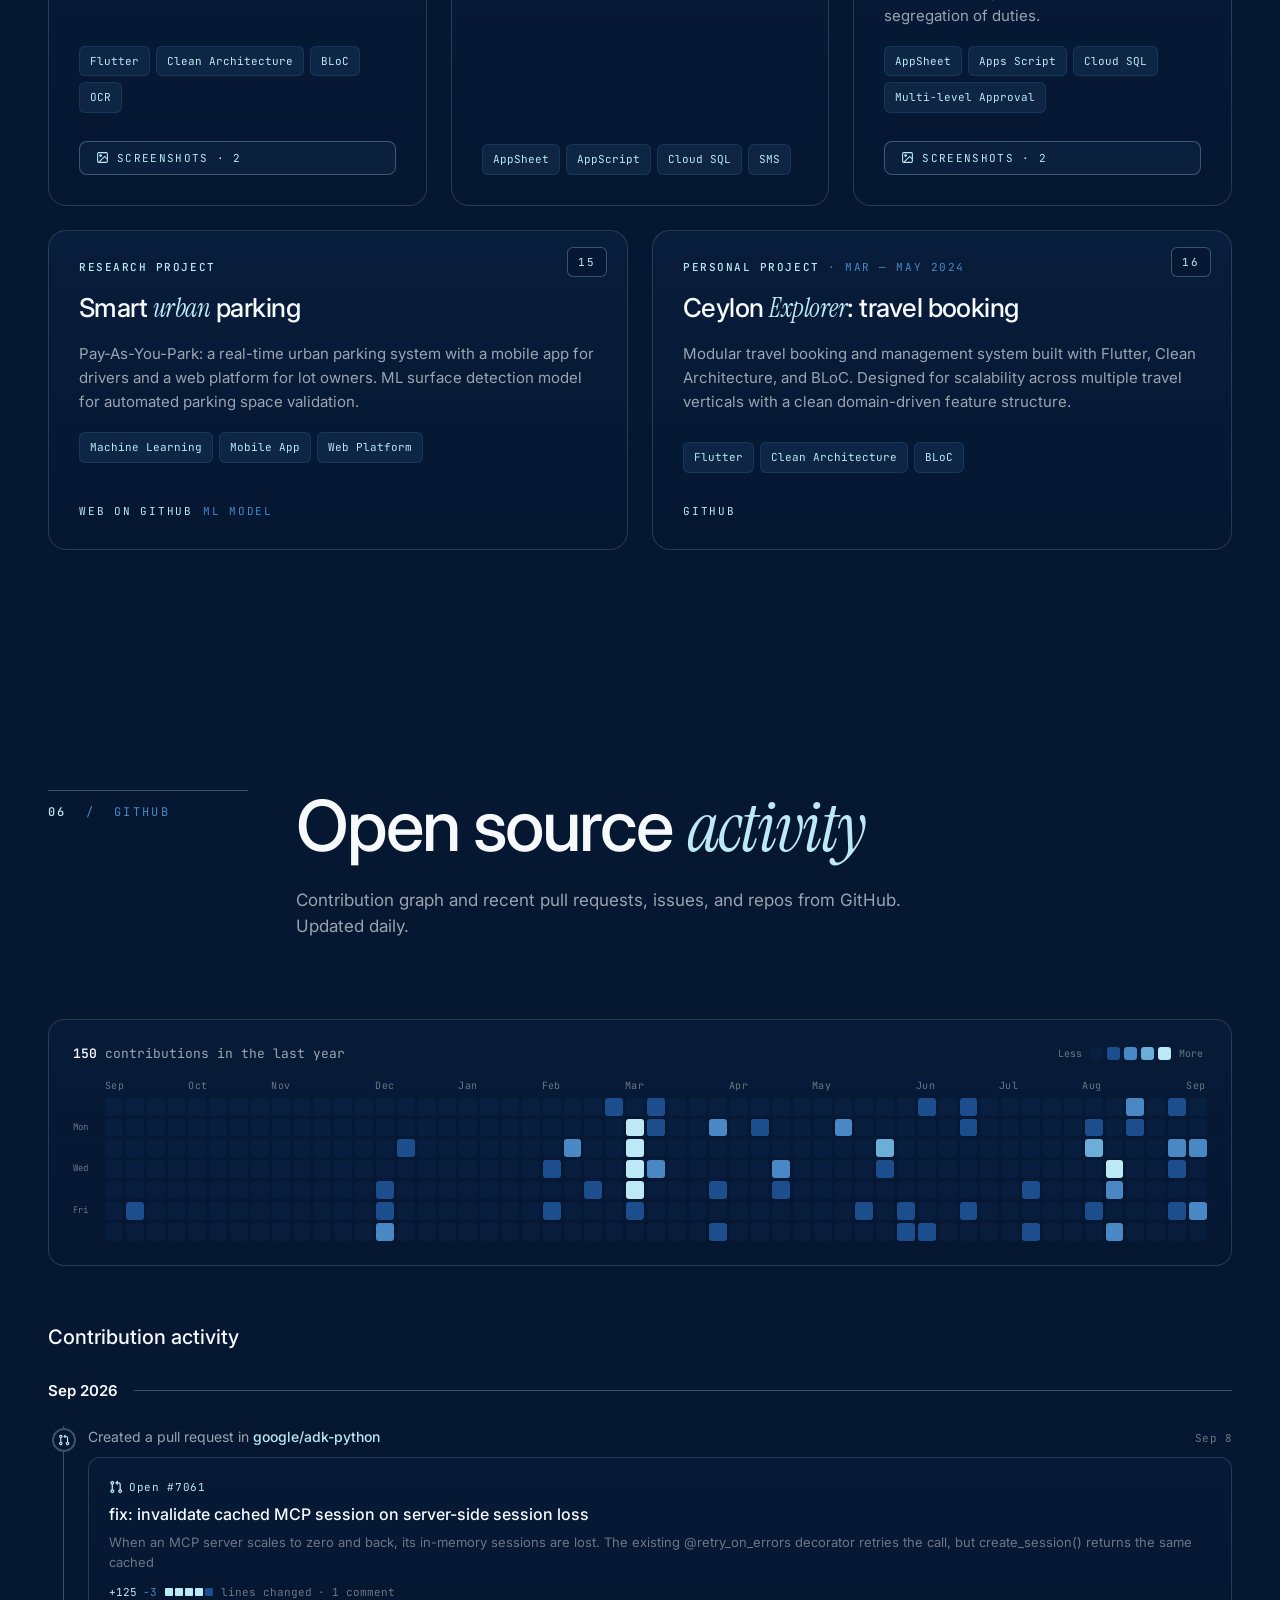
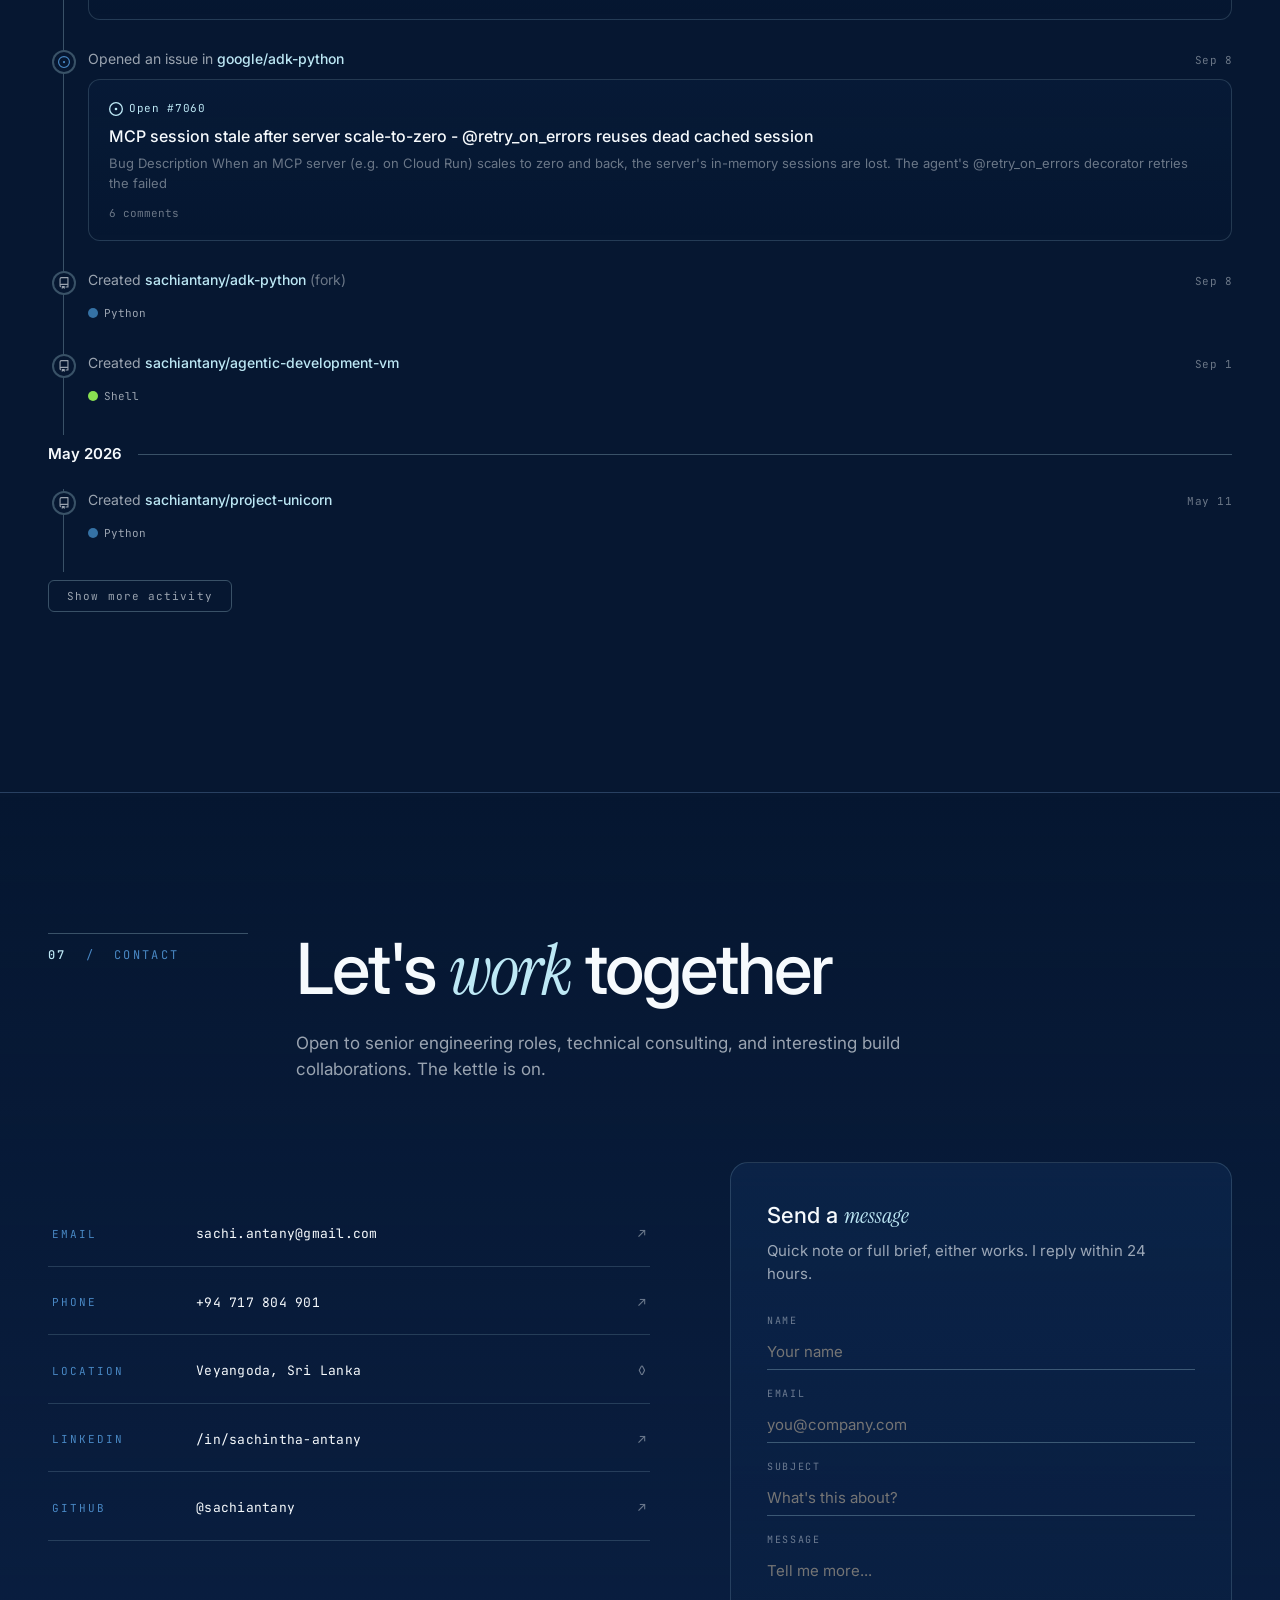
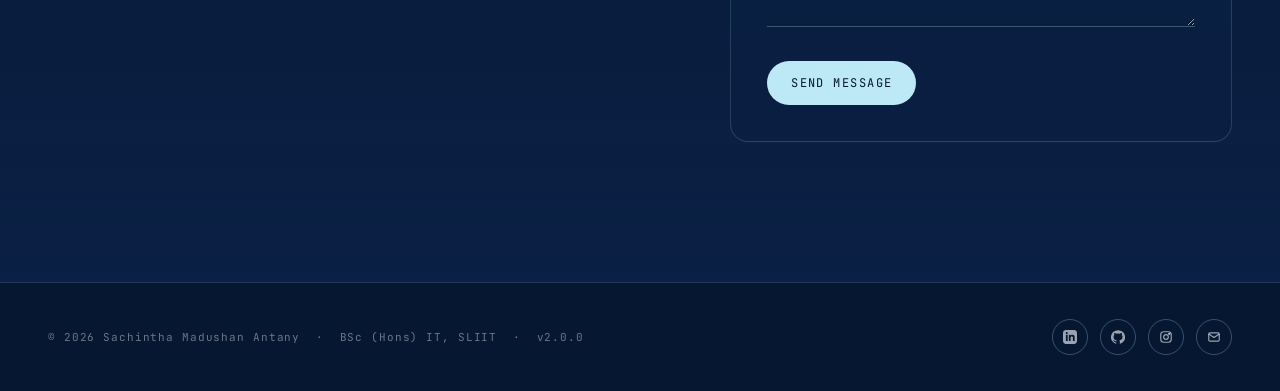
==== commit c4b567a9: "feat: 3D glass paper CV preview, GitHub feed truncation, profile photo update Replace flat PDF ifram" ====
--- a/index.html
+++ b/index.html
@@ -873,6 +873,20 @@
   .lb-video iframe { width: 100%; height: 100%; border: 0; display: block; }
   .lb-pdf { width: min(92vw, 900px); height: 85vh; border-radius: 10px; overflow: hidden; border: 1px solid var(--line); background: #fff; }
   .lb-pdf iframe { width: 100%; height: 100%; border: 0; display: block; }
+  #lb3dCanvas { position: fixed; inset: 0; width: 100%; height: 100%; z-index: 1; cursor: grab; touch-action: none; }
+  #lb3dCanvas:active { cursor: grabbing; }
+  .lb-3d-close {
+    position: fixed; top: max(24px, env(safe-area-inset-top, 0px)); right: max(32px, env(safe-area-inset-right, 0px)); z-index: 210;
+    background: none; border: none; color: var(--dim); cursor: pointer;
+    font-family: 'JetBrains Mono', monospace; font-size: 11px;
+    letter-spacing: 0.14em; text-transform: uppercase; transition: color .2s;
+    padding: 12px;
+  }
+  .lb-3d-close:hover { color: var(--paper); }
+  .lb.lb-3d-mode { background: rgba(8,8,10,0.82); backdrop-filter: blur(14px); -webkit-backdrop-filter: blur(14px); }
+  .lb.lb-3d-mode .lb-wrap { display: none; }
+  .lb.lb-3d-mode .lb-ctr { display: none; }
+  .lb.lb-3d-mode .lb-dl { z-index: 210; position: fixed; bottom: max(32px, env(safe-area-inset-bottom, 0px)); left: 50%; transform: translateX(-50%); }
   .lb-dl { display: inline-flex; align-items: center; gap: 6px; margin-top: 12px; padding: 8px 18px; background: var(--cyan); color: var(--ink); border: none; border-radius: 6px; font-family: 'JetBrains Mono', monospace; font-size: 11px; letter-spacing: 0.1em; text-transform: uppercase; text-decoration: none; cursor: pointer; transition: opacity .2s; }
   .lb-dl:hover { opacity: 0.85; }
   .lb-close {
@@ -1024,6 +1038,16 @@
     flex-direction: column;
     gap: 0;
   }
+  #gh-feed:not(.gh-feed-expanded) .gh-feed-hidden { display: none; }
+  .gh-feed-toggle {
+    display: inline-flex; align-items: center; gap: 6px;
+    margin-top: 8px; padding: 8px 18px; align-self: flex-start;
+    background: none; border: 1px solid var(--line-2);
+    border-radius: 6px; color: var(--dim);
+    font-family: 'JetBrains Mono', monospace; font-size: 11px;
+    letter-spacing: 0.1em; cursor: pointer; transition: all .2s;
+  }
+  .gh-feed-toggle:hover { border-color: var(--cyan); color: var(--paper); }
   .gh-month-header {
     display: flex;
     align-items: center;
@@ -1347,7 +1371,7 @@
       <a href="#projects">Projects</a>
       <a href="#github">GitHub</a>
       <a href="#contact">Contact</a>
-      <a href="javascript:void(0)" class="nav-cv" onclick="openLb([{pdf:'cv/MDSM_Antany_CV_v2.pdf'}],0)">Preview CV</a>
+      <a href="javascript:void(0)" class="nav-cv" onclick="openLb([{pdf:'cv/MDSM_Antany_CV_v2.pdf?v=2'}],0)">Preview CV</a>
     </nav>
     <button class="nav-toggle" id="navToggle" aria-label="Toggle navigation menu" aria-expanded="false" aria-controls="navLinks">
       <span></span><span></span><span></span>
@@ -1375,7 +1399,7 @@
         </p>
         <div class="hero-ctas">
           <a href="#projects" class="btn btn-primary">View Selected Work</a>
-          <a href="javascript:void(0)" class="btn btn-ghost" onclick="openLb([{pdf:'cv/MDSM_Antany_CV_v2.pdf'}],0)">Preview CV</a>
+          <a href="javascript:void(0)" class="btn btn-ghost" onclick="openLb([{pdf:'cv/MDSM_Antany_CV_v2.pdf?v=2'}],0)">Preview CV</a>
         </div>
       </div>
       <div>
@@ -2450,6 +2474,8 @@
 
 <!-- ─── LIGHTBOX ─── -->
 <div class="lb" id="lb">
+  <canvas id="lb3dCanvas" style="display:none;"></canvas>
+  <button class="lb-3d-close" id="lb3dClose" onclick="closeLb()" style="display:none;">ESC / CLOSE ×</button>
   <div class="lb-wrap">
     <button class="lb-close" onclick="closeLb()">ESC / CLOSE ×</button>
     <img id="lbImg" class="lb-img" src="" alt="">
@@ -2508,10 +2534,15 @@
     _lbRender();
   }
   function closeLb() {
-    document.getElementById('lb').classList.remove('open');
+    var lb = document.getElementById('lb');
+    lb.classList.remove('open');
+    lb.classList.remove('lb-3d-mode');
     document.body.style.overflow = '';
     document.getElementById('lbVidFrame').src = '';
     document.getElementById('lbPdfFrame').src = '';
+    document.getElementById('lb3dCanvas').style.display = 'none';
+    document.getElementById('lb3dClose').style.display = 'none';
+    if (window._paper3D) window._paper3D.dispose();
   }
   function _lbRender() {
     const item = _lb[_li];
@@ -2527,9 +2558,8 @@
       vid.style.display = 'block';
       frame.src = item.video;
     } else if (item && item.pdf) {
-      pdf.style.display = 'block';
-      pdfFrame.src = item.pdf;
       dl.href = item.pdf; dl.style.display = 'inline-flex';
+      _openPdf3D(item.pdf);
     } else {
       img.style.display = 'block';
       img.src = item;
@@ -2547,6 +2577,347 @@
     if (e.key === 'ArrowLeft')  { _li = (_li - 1 + _lb.length) % _lb.length; _lbRender(); }
     if (e.key === 'Escape') closeLb();
   });
+
+  /* ── 3D Paper CV Viewer (Three.js r149 + PDF.js) ── */
+  var _libs3dPromise = null;
+  function _load3dLibs() {
+    if (_libs3dPromise) return _libs3dPromise;
+    _libs3dPromise = new Promise(function(resolve, reject) {
+      var s1 = document.createElement('script');
+      s1.src = 'https://cdn.jsdelivr.net/npm/three@0.149.0/build/three.min.js';
+      s1.onload = function() {
+        var s2 = document.createElement('script');
+        s2.src = 'https://cdn.jsdelivr.net/npm/pdfjs-dist@3.11.174/build/pdf.min.js';
+        s2.onload = function() {
+          pdfjsLib.GlobalWorkerOptions.workerSrc =
+            'https://cdn.jsdelivr.net/npm/pdfjs-dist@3.11.174/build/pdf.worker.min.js';
+          resolve();
+        };
+        s2.onerror = reject;
+        document.head.appendChild(s2);
+      };
+      s1.onerror = reject;
+      document.head.appendChild(s1);
+    });
+    return _libs3dPromise;
+  }
+
+  function _openPdf3D(pdfUrl) {
+    var lb = document.getElementById('lb');
+    var canvas = document.getElementById('lb3dCanvas');
+    var closeBtn = document.getElementById('lb3dClose');
+    lb.classList.add('lb-3d-mode');
+    canvas.style.display = 'block';
+    closeBtn.style.display = 'block';
+    _load3dLibs().then(function() {
+      window._paper3D = _createPaper3D(canvas, pdfUrl);
+    }).catch(function() {
+      lb.classList.remove('lb-3d-mode');
+      canvas.style.display = 'none';
+      closeBtn.style.display = 'none';
+      document.getElementById('lbPdf').style.display = 'block';
+      document.getElementById('lbPdfFrame').src = pdfUrl;
+    });
+  }
+
+  function _createPaper3D(canvas, pdfUrl) {
+    var T = THREE, active = true;
+    var _clamp = function(v,a,b){ return v<a?a:(v>b?b:v); };
+    var REDUCED = window.matchMedia && window.matchMedia('(prefers-reduced-motion: reduce)').matches;
+
+    var renderer = new T.WebGLRenderer({canvas:canvas, antialias:true, alpha:true, powerPreference:'high-performance'});
+    renderer.outputEncoding = T.sRGBEncoding;
+    renderer.toneMapping = T.NoToneMapping;
+
+    var scene = new T.Scene();
+    var camera = new T.PerspectiveCamera(24, 1, 0.1, 100);
+    camera.position.set(0, 0, 8.2);
+
+    /* procedural environment map */
+    var ew=1024, eh=512, ec=document.createElement('canvas'); ec.width=ew; ec.height=eh;
+    var ex=ec.getContext('2d');
+    var eg=ex.createLinearGradient(0,0,0,eh);
+    eg.addColorStop(0,'#3a3d47'); eg.addColorStop(.46,'#171820'); eg.addColorStop(1,'#08080a');
+    ex.fillStyle=eg; ex.fillRect(0,0,ew,eh);
+    var _blob=function(cx,cy,rx,ry,col,a){
+      var rg=ex.createRadialGradient(cx,cy,0,cx,cy,Math.max(rx,ry));
+      rg.addColorStop(0,col.replace('A',a)); rg.addColorStop(1,col.replace('A','0'));
+      ex.save(); ex.translate(cx,cy); ex.scale(1,ry/rx); ex.translate(-cx,-cy);
+      ex.fillStyle=rg; ex.beginPath(); ex.arc(cx,cy,rx,0,7); ex.fill(); ex.restore();
+    };
+    _blob(ew*.30,eh*.24,330,240,'rgba(255,252,246,A)','1');
+    _blob(ew*.74,eh*.34,240,200,'rgba(150,175,235,A)','.42');
+    _blob(ew*.52,eh*.86,420,190,'rgba(255,170,120,A)','.10');
+    var envCanTex=new T.CanvasTexture(ec);
+    envCanTex.mapping=T.EquirectangularReflectionMapping; envCanTex.encoding=T.sRGBEncoding;
+    var pmrem=new T.PMREMGenerator(renderer);
+    pmrem.compileEquirectangularShader();
+    var envTex=pmrem.fromEquirectangular(envCanTex).texture;
+    scene.environment=envTex; pmrem.dispose(); envCanTex.dispose();
+
+    /* lights */
+    var keyL=new T.DirectionalLight(0xfff6ec,1.42); keyL.position.set(-3.3,2.1,2.0);
+    var fillL=new T.DirectionalLight(0x9fb6ff,0.13); fillL.position.set(3.6,-1.8,1.6);
+    var rimL=new T.DirectionalLight(0xffffff,0.10); rimL.position.set(1.6,1.2,-2.6);
+    scene.add(keyL,fillL,rimL,new T.AmbientLight(0xffffff,0.16));
+    var touchLight=new T.PointLight(0xdfe8ff,0,7.5,1.35);
+    touchLight.position.set(0,0,1.7); scene.add(touchLight);
+
+    /* geometry + GLSL paper bend */
+    var SW=2.30, SH=2.72;
+    var mobile=window.innerWidth<768;
+    var geo=new T.PlaneGeometry(SW,SH,mobile?48:72,mobile?64:96);
+    var uni={
+      uTime:{value:0}, uAmp:{value:1.18}, uFreq:{value:4.70}, uTwist:{value:1.30},
+      uSize:{value:new T.Vector2(SW,SH)}, uFlutter:{value:0}, uPhase:{value:0},
+      uRim:{value:0.55}, uRimA:{value:0.75}, uSpecA:{value:0.06},
+      uRimCol:{value:new T.Color(0xeaf2ff)}
+    };
+
+    var WAVE = [
+      'uniform float uTime, uAmp, uFlutter, uPhase, uFreq, uTwist;',
+      'uniform vec2  uSize;',
+      'float sAmp(float u,float v){return uAmp*(0.10+pow(u,1.35))*(0.50+0.64*v);}',
+      'float sAmpV(float u){return uAmp*(0.10+pow(u,1.35))*0.64;}',
+      'float sTheta(float u,float v){float a=sAmp(u,v);float ph=uFreq*u+uTwist*v+uTime*0.40+uPhase;return a*sin(ph)+uFlutter*a*0.60*sin(ph*2.35+uTime*2.0);}',
+      'float sThetaV(float u,float v){float a=sAmp(u,v),da=sAmpV(u);float ph=uFreq*u+uTwist*v+uTime*0.40+uPhase;float f=ph*2.35+uTime*2.0;return da*sin(ph)+a*cos(ph)*uTwist+uFlutter*0.60*(da*sin(f)+a*cos(f)*uTwist*2.35);}',
+      'float sYoff(float u,float v){float w=1.0-0.55*v;return 0.021*uSize.y*sin(2.05*u+uTime*0.47+uPhase)+0.013*uSize.y*sin(3.35*u-1.55*v+uTime*0.63+uPhase)*w;}',
+      'float sYdU(float u,float v){float w=1.0-0.55*v;return 0.0431*uSize.y*cos(2.05*u+uTime*0.47+uPhase)+0.0436*uSize.y*cos(3.35*u-1.55*v+uTime*0.63+uPhase)*w;}',
+      'float sYdV(float u,float v){float ph=3.35*u-1.55*v+uTime*0.63+uPhase;return 0.013*uSize.y*(-1.55*cos(ph)*(1.0-0.55*v)-0.55*sin(ph));}',
+      'void sheetPoint(vec2 q,out vec3 P,out vec3 NN){',
+      '  float u=q.x,v=q.y;',
+      '  float x=0.0,z=0.0,xe=0.0,ze=0.0,dxv=0.0,dzv=0.0,dxe=0.0,dze=0.0;',
+      '  const int NS=20; float h=1.0/float(NS);',
+      '  for(int i=0;i<NS;i++){',
+      '    float uu=(float(i)+0.5)*h;float w=clamp((u-(uu-0.5*h))/h,0.0,1.0);',
+      '    float th=sTheta(uu,v);float dt=sThetaV(uu,v);float c=cos(th),sn=sin(th);',
+      '    xe+=c*h;ze+=sn*h;dxe+=-sn*dt*h;dze+=c*dt*h;',
+      '    x+=c*h*w;z+=sn*h*w;dxv+=-sn*dt*h*w;dzv+=c*dt*h*w;',
+      '  }',
+      '  float W=uSize.x,H=uSize.y;float th0=sTheta(u,v);',
+      '  P=vec3((x-xe*0.5)*W,(v-0.5)*H+sYoff(u,v),(z-ze*0.5)*W);',
+      '  vec3 Tu=vec3(W*cos(th0),sYdU(u,v),W*sin(th0));',
+      '  vec3 Tv=vec3((dxv-dxe*0.5)*W,H+sYdV(u,v),(dzv-dze*0.5)*W);',
+      '  NN=normalize(cross(Tu,Tv));',
+      '}'
+    ].join('\n');
+
+    /* material: glass paper with Fresnel rim */
+    var mat=new T.MeshPhysicalMaterial({
+      map:null, color:new T.Color(0xffffff), side:T.DoubleSide, metalness:0.0,
+      roughness:0.18, clearcoat:0.7, clearcoatRoughness:0.10,
+      iridescence:0.04, iridescenceIOR:1.35, iridescenceThicknessRange:[120,420],
+      envMapIntensity:0.35, specularIntensity:0.6, ior:1.5,
+      transparent:true, alphaTest:0.012, opacity:1
+    });
+    mat.onBeforeCompile=function(sh){
+      Object.assign(sh.uniforms,uni);
+      sh.vertexShader=sh.vertexShader
+        .replace('#include <common>','#include <common>\n'+WAVE)
+        .replace('#include <beginnormal_vertex>',
+          'vec3 sheetP;vec3 objectNormal;sheetPoint(uv,sheetP,objectNormal);\n#ifdef USE_TANGENT\nvec3 objectTangent=vec3(tangent.xyz);\n#endif')
+        .replace('#include <begin_vertex>','vec3 transformed=sheetP;');
+      sh.fragmentShader=sh.fragmentShader
+        .replace('#include <common>','#include <common>\nuniform float uRim,uRimA,uSpecA;\nuniform vec3 uRimCol;')
+        .replace('#include <alphatest_fragment>','if(diffuseColor.a/max(opacity,1e-4)<alphaTest)discard;')
+        .replace('#include <output_fragment>',[
+          'float fres=pow(1.0-clamp(abs(dot(geometry.normal,geometry.viewDir)),0.0,1.0),3.2);',
+          'outgoingLight+=fres*uRim*uRimCol;',
+          'float baseA=diffuseColor.a/max(opacity,1e-4);',
+          'float outA=clamp(baseA+fres*uRimA+uSpecA*dot(outgoingLight,vec3(0.3333)),0.0,1.0)*opacity;',
+          'gl_FragColor=vec4(outgoingLight,outA);'
+        ].join('\n'));
+    };
+
+    var mesh=new T.Mesh(geo,mat);
+    var group=new T.Group(); group.add(mesh); scene.add(group);
+
+    /* dark cloud behind the paper */
+    var hc=document.createElement('canvas'); hc.width=hc.height=256;
+    var hx=hc.getContext('2d');
+    var hg=hx.createRadialGradient(128,128,0,128,128,128);
+    hg.addColorStop(0,'rgba(0,0,0,.55)'); hg.addColorStop(.45,'rgba(0,0,0,.28)'); hg.addColorStop(1,'rgba(0,0,0,0)');
+    hx.fillStyle=hg; hx.fillRect(0,0,256,256);
+    var haloTex=new T.CanvasTexture(hc); haloTex.encoding=T.sRGBEncoding;
+    var halo=new T.Mesh(new T.PlaneGeometry(3.9,4.9),
+      new T.MeshBasicMaterial({map:haloTex,transparent:true,depthWrite:false,opacity:0.30}));
+    halo.position.z=-0.62; group.add(halo);
+
+    /* grain + vignette overlays */
+    var lb3d=document.getElementById('lb');
+    var vigEl=document.createElement('div');
+    vigEl.style.cssText='position:fixed;inset:0;z-index:2;pointer-events:none;background:radial-gradient(120% 90% at 50% 45%,rgba(0,0,0,0) 42%,rgba(0,0,0,.52) 100%)';
+    var grainEl=document.createElement('div');
+    var gc=document.createElement('canvas'); gc.width=gc.height=160;
+    var gx=gc.getContext('2d'), gd=gx.createImageData(160,160);
+    for(var gi=0;gi<160*160;gi++){var gv=128+(Math.random()-.5)*168;gd.data[gi*4]=gd.data[gi*4+1]=gd.data[gi*4+2]=gv;gd.data[gi*4+3]=255;}
+    gx.putImageData(gd,0,0);
+    grainEl.style.cssText='position:fixed;inset:0;z-index:4;pointer-events:none;opacity:.05;mix-blend-mode:overlay;background-repeat:repeat;background-size:160px 160px;background-image:url('+gc.toDataURL()+')';
+    lb3d.appendChild(vigEl); lb3d.appendChild(grainEl);
+
+    /* load PDF page 1 as texture */
+    pdfjsLib.getDocument(pdfUrl).promise.then(function(pdf){
+      pdf.getPage(1).then(function(page){
+        var pdfScale=window.innerWidth<768?2:3;
+        var vp=page.getViewport({scale:pdfScale});
+        var pc=document.createElement('canvas'); pc.width=vp.width; pc.height=vp.height;
+        var pctx=pc.getContext('2d');
+        page.render({canvasContext:pctx,viewport:vp}).promise.then(function(){
+          var imgData=pctx.getImageData(0,0,pc.width,pc.height), d=imgData.data;
+          for(var pi=0;pi<d.length;pi+=4){
+            var r=d[pi],g=d[pi+1],b=d[pi+2];
+            var maxC=Math.max(r,g,b), minC=Math.min(r,g,b);
+            var lum=r*0.299+g*0.587+b*0.114;
+            var sat=maxC>0?(maxC-minC)/maxC:0;
+            var darkness=1-lum/255;
+            var content=Math.max(sat*2.5, darkness*1.8);
+            d[pi+3]=Math.min(255, content*320+6)|0;
+            if(sat>0.08){
+              var boost=1.15+sat*0.3;
+              d[pi]=Math.min(255,r*boost)|0;
+              d[pi+1]=Math.min(255,g*boost)|0;
+              d[pi+2]=Math.min(255,b*boost)|0;
+            }
+          }
+          pctx.putImageData(imgData,0,0);
+          var tex=new T.CanvasTexture(pc);
+          tex.encoding=T.sRGBEncoding; tex.anisotropy=8; tex.needsUpdate=true;
+          mat.map=tex; mat.needsUpdate=true;
+        });
+      });
+    });
+
+    /* pointer: drag to turn, hover to light */
+    var dragging=false, dragYaw=0, dragPitch=0, release=0;
+    var velYaw=0, velPitch=0, prevYaw=0, prevPitch=0;
+    var lastPX=0, lastPY=0, moved=0, overSheet=false, hover=0, hoverTarget=0;
+    var quad=null;
+    var mouse={x:0,y:0,tx:0,ty:0};
+
+    var _v=new T.Vector3();
+    function cornerPoint(qx,qy){
+      var t=uni.uTime.value, ph=uni.uPhase.value;
+      var A=uni.uAmp.value, F=uni.uFreq.value, TW=uni.uTwist.value;
+      var u=qx, v=qy;
+      var theta=function(uu){return A*(0.10+Math.pow(uu,1.35))*(0.50+0.64*v)*Math.sin(F*uu+TW*v+t*0.40+ph);};
+      var x=0,z=0,xe=0,ze=0,N=20,h=1/N;
+      for(var i=0;i<N;i++){var uu=(i+.5)*h,w=_clamp((u-(uu-.5*h))/h,0,1);var th=theta(uu),c=Math.cos(th),s=Math.sin(th);xe+=c*h;ze+=s*h;x+=c*h*w;z+=s*h*w;}
+      var yo=0.021*SH*Math.sin(2.05*u+t*.47+ph)+0.013*SH*Math.sin(3.35*u-1.55*v+t*.63+ph)*(1-.55*v);
+      return _v.set((x-xe*.5)*SW,(v-.5)*SH+yo,(z-ze*.5)*SW);
+    }
+    var vw=0,vh=0;
+    function buildQuad(){
+      var pts=[];
+      [[0,1],[1,1],[1,0],[0,0]].forEach(function(p){
+        cornerPoint(p[0],p[1]).applyMatrix4(group.matrixWorld).project(camera);
+        pts.push([(_v.x*.5+.5)*vw,(- _v.y*.5+.5)*vh]);
+      });
+      var cx=(pts[0][0]+pts[1][0]+pts[2][0]+pts[3][0])/4;
+      var cy=(pts[0][1]+pts[1][1]+pts[2][1]+pts[3][1])/4;
+      quad=pts.map(function(pt){return[cx+(pt[0]-cx)*1.07,cy+(pt[1]-cy)*1.07];});
+    }
+    function inQuad(px,py){
+      if(!quad)return false; var sign=0;
+      for(var i=0;i<4;i++){var ax=quad[i][0],ay=quad[i][1],bx=quad[(i+1)%4][0],by=quad[(i+1)%4][1];
+        var c=(bx-ax)*(py-ay)-(by-ay)*(px-ax);
+        if(c!==0){var s=c>0?1:-1;if(sign===0)sign=s;else if(s!==sign)return false;}}
+      return true;
+    }
+
+    function onPointerMove(e){
+      mouse.tx=(e.clientX/window.innerWidth-.5)*2;
+      mouse.ty=(e.clientY/window.innerHeight-.5)*2;
+      if(dragging){var dx=e.clientX-lastPX,dy=e.clientY-lastPY;lastPX=e.clientX;lastPY=e.clientY;moved+=Math.abs(dx)+Math.abs(dy);
+        dragYaw+=dx*0.0060;dragPitch=_clamp(dragPitch-dy*0.0045,-0.60,0.60);return;}
+      overSheet=inQuad(e.clientX,e.clientY);hoverTarget=overSheet?1:0;
+    }
+    function onPointerDown(e){
+      if(inQuad(e.clientX,e.clientY)){dragging=true;moved=0;lastPX=e.clientX;lastPY=e.clientY;velYaw=velPitch=0;prevYaw=dragYaw;prevPitch=dragPitch;}
+    }
+    function onPointerUp(){if(dragging){dragging=false;release=0.6;}}
+    function onPointerLeave(){hoverTarget=0;}
+    window.addEventListener('pointermove',onPointerMove,{passive:true});
+    window.addEventListener('pointerdown',onPointerDown);
+    window.addEventListener('pointerup',onPointerUp);
+    window.addEventListener('pointerleave',onPointerLeave);
+
+    /* resize */
+    function resize(){
+      vw=window.innerWidth; vh=window.innerHeight;
+      renderer.setPixelRatio(Math.min(window.devicePixelRatio||1,2));
+      renderer.setSize(vw,vh,false);
+      camera.aspect=vw/vh; camera.updateProjectionMatrix();
+      var visH=2*camera.position.z*Math.tan(T.MathUtils.degToRad(camera.fov)/2);
+      var visW=visH*camera.aspect;
+      var wCap=Math.min(0.88,0.60+Math.max(0,1.45-camera.aspect)*0.45);
+      group.scale.setScalar(Math.min(visH*0.735/SH,visW*wCap/SW));
+    }
+    window.addEventListener('resize',resize);
+    resize();
+
+    /* animation loop */
+    var clock=new T.Clock(), lightPos=new T.Vector3(), intro=0;
+    function frame(){
+      if(!active)return;
+      requestAnimationFrame(frame);
+      var dt=Math.min(clock.getDelta(),0.05), t=clock.elapsedTime;
+      uni.uTime.value=REDUCED?2.4:t;
+      intro+=(1-intro)*Math.min(1,dt*1.9);
+      mat.opacity=intro; halo.material.opacity=intro*0.30;
+
+      if(dragging){var k=Math.min(1,dt*14);
+        velYaw+=((dragYaw-prevYaw)/Math.max(dt,1e-3)-velYaw)*k;
+        velPitch+=((dragPitch-prevPitch)/Math.max(dt,1e-3)-velPitch)*k;
+        velYaw=_clamp(velYaw,-7,7);velPitch=_clamp(velPitch,-4,4);
+      }else{
+        dragYaw+=velYaw*dt;dragPitch=_clamp(dragPitch+velPitch*dt,-0.60,0.60);
+        var decay=Math.pow(0.018,dt);velYaw*=decay;velPitch*=decay;
+        release=Math.max(0,release-dt);
+        if(release<=0){var home=Math.round(dragYaw/(Math.PI*2))*Math.PI*2;
+          var kk=Math.min(1,dt*0.55);dragYaw+=(home-dragYaw)*kk;dragPitch-=dragPitch*kk;}
+      }
+      prevYaw=dragYaw; prevPitch=dragPitch;
+
+      mouse.x+=(mouse.tx-mouse.x)*Math.min(1,dt*3.0);
+      mouse.y+=(mouse.ty-mouse.y)*Math.min(1,dt*3.0);
+      var idle=REDUCED?0:1, rise=1-intro;
+      group.rotation.y=dragYaw+mouse.x*0.16+Math.sin(t*0.23)*0.045*idle;
+      group.rotation.x=dragPitch-mouse.y*0.11+Math.sin(t*0.19)*0.026*idle+rise*0.28;
+      group.rotation.z=Math.sin(t*0.27)*0.018*idle;
+      group.position.y=Math.sin(t*0.36)*0.06*idle-rise*0.7;
+      group.position.x=Math.sin(t*0.21)*0.05*idle+mouse.x*0.10;
+      group.updateMatrixWorld();
+
+      hover+=(hoverTarget-hover)*Math.min(1,dt*4.5);
+      touchLight.intensity=hover*2.6*intro;
+      if(hover>0.002){lightPos.set(mouse.tx,-mouse.ty,0.5).unproject(camera).sub(camera.position).normalize();
+        touchLight.position.copy(camera.position).addScaledVector(lightPos,(1.75-camera.position.z)/lightPos.z);}
+
+      buildQuad();
+      canvas.style.cursor=dragging?'grabbing':(overSheet?'grab':'');
+      renderer.render(scene,camera);
+    }
+    renderer.compile(scene,camera); frame();
+
+    return {
+      dispose:function(){
+        active=false;
+        window.removeEventListener('pointermove',onPointerMove);
+        window.removeEventListener('pointerdown',onPointerDown);
+        window.removeEventListener('pointerup',onPointerUp);
+        window.removeEventListener('pointerleave',onPointerLeave);
+        window.removeEventListener('resize',resize);
+        if(mat.map){mat.map.dispose();}mat.dispose();geo.dispose();
+        haloTex.dispose();halo.material.dispose();halo.geometry.dispose();
+        if(envTex)envTex.dispose();
+        if(renderer){renderer.dispose();renderer.forceContextLoss();}
+        if(vigEl.parentNode)vigEl.parentNode.removeChild(vigEl);
+        if(grainEl.parentNode)grainEl.parentNode.removeChild(grainEl);
+        canvas.style.cursor='';
+        scene=camera=renderer=mesh=group=null;
+      }
+    };
+  }
 
   /* ── GitHub Activity ── */
   (async function() {
@@ -2674,6 +3045,7 @@
       return;
     }
 
+    var GH_FEED_LIMIT = 5;
     var groups = {};
     var order = [];
     activities.forEach(function(a) {
@@ -2683,15 +3055,19 @@
       groups[key].push(a);
     });
 
+    var totalItems = 0;
     order.forEach(function(month) {
       var h = document.createElement('div');
       h.className = 'gh-month-header';
+      if (totalItems >= GH_FEED_LIMIT) h.classList.add('gh-feed-hidden');
       h.innerHTML = '<span>' + month + '</span><div class="gh-month-line"></div>';
       feed.appendChild(h);
 
       groups[month].forEach(function(item) {
+        totalItems++;
         var el = document.createElement('div');
         el.className = 'gh-event';
+        if (totalItems > GH_FEED_LIMIT) el.classList.add('gh-feed-hidden');
 
         if (item.type === 'pr') {
           var meta = '<span class="gh-additions">+' + item.additions + '</span> '
@@ -2743,6 +3119,17 @@
         feed.appendChild(el);
       });
     });
+
+    if (totalItems > GH_FEED_LIMIT) {
+      var btn = document.createElement('button');
+      btn.className = 'gh-feed-toggle';
+      btn.textContent = 'Show more activity';
+      btn.onclick = function() {
+        var expanded = feed.classList.toggle('gh-feed-expanded');
+        btn.textContent = expanded ? 'Show less' : 'Show more activity';
+      };
+      feed.appendChild(btn);
+    }
   }
 </script>
 </body>
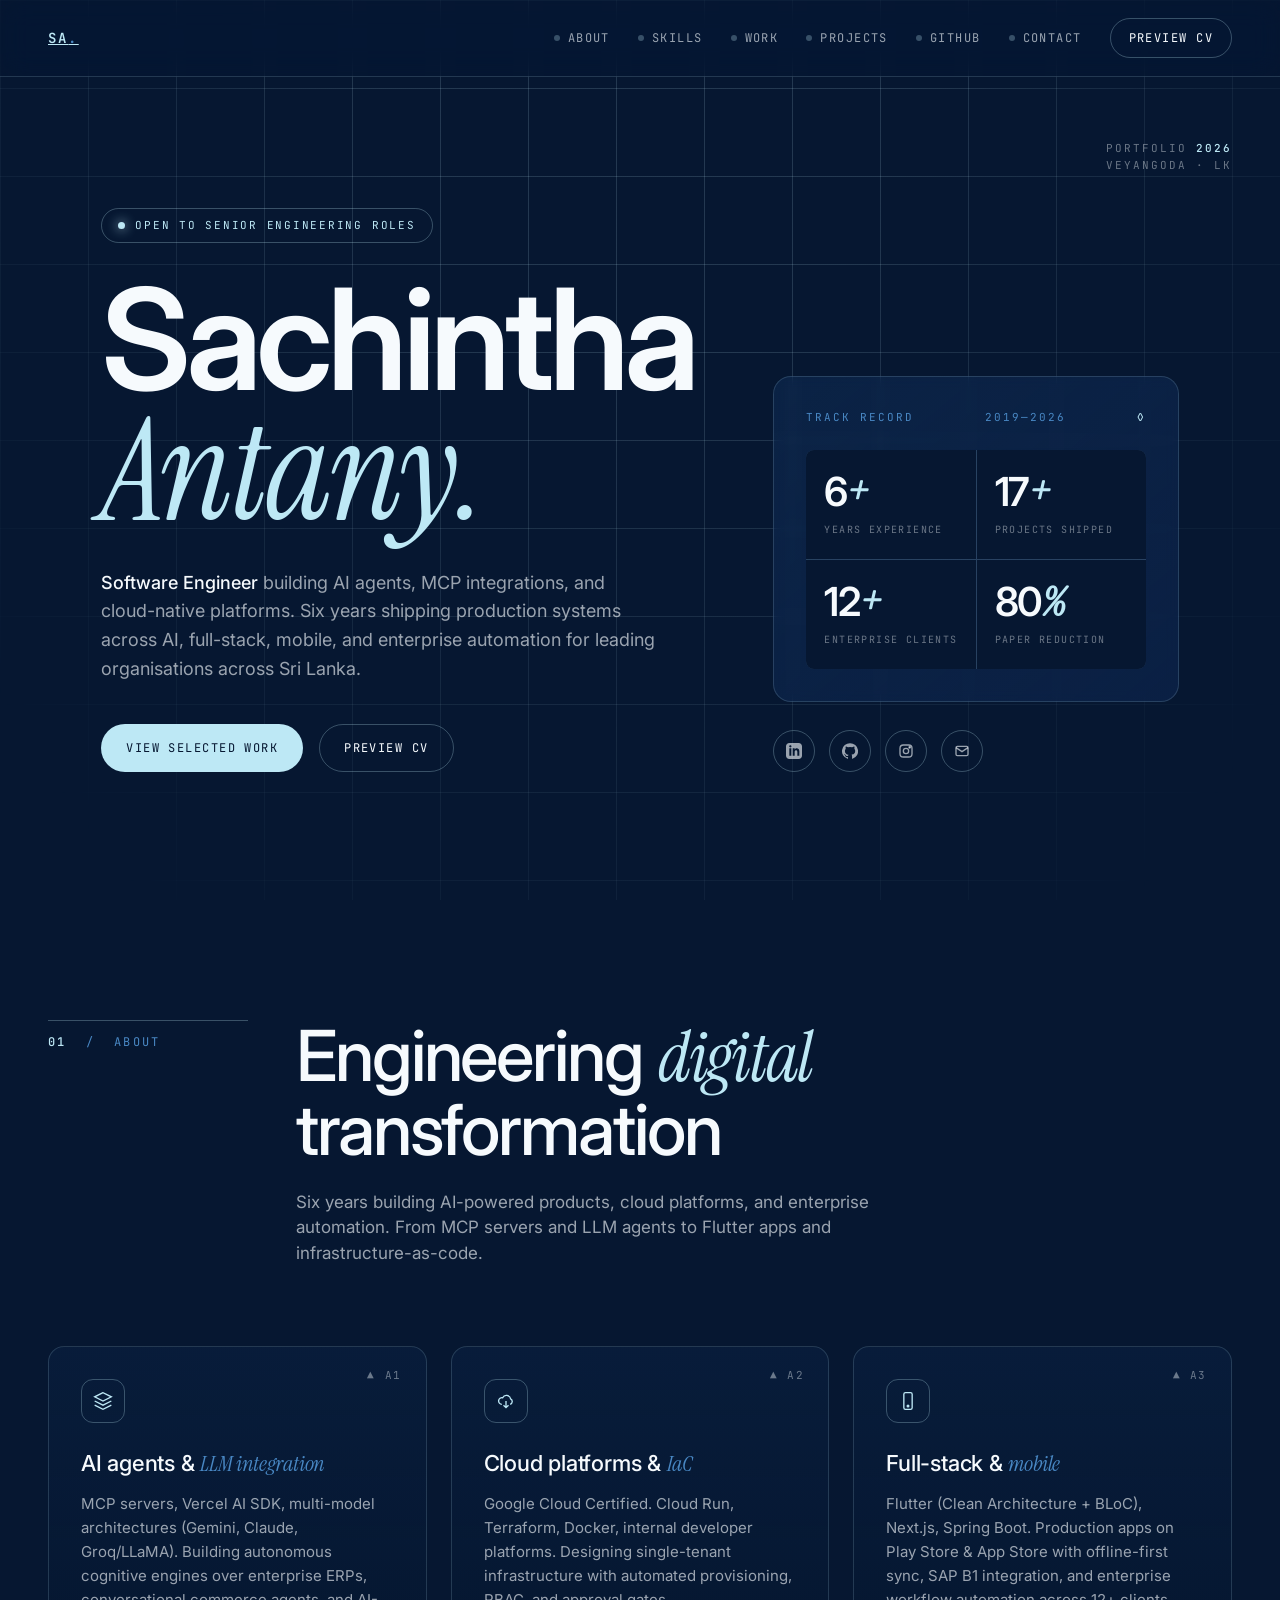
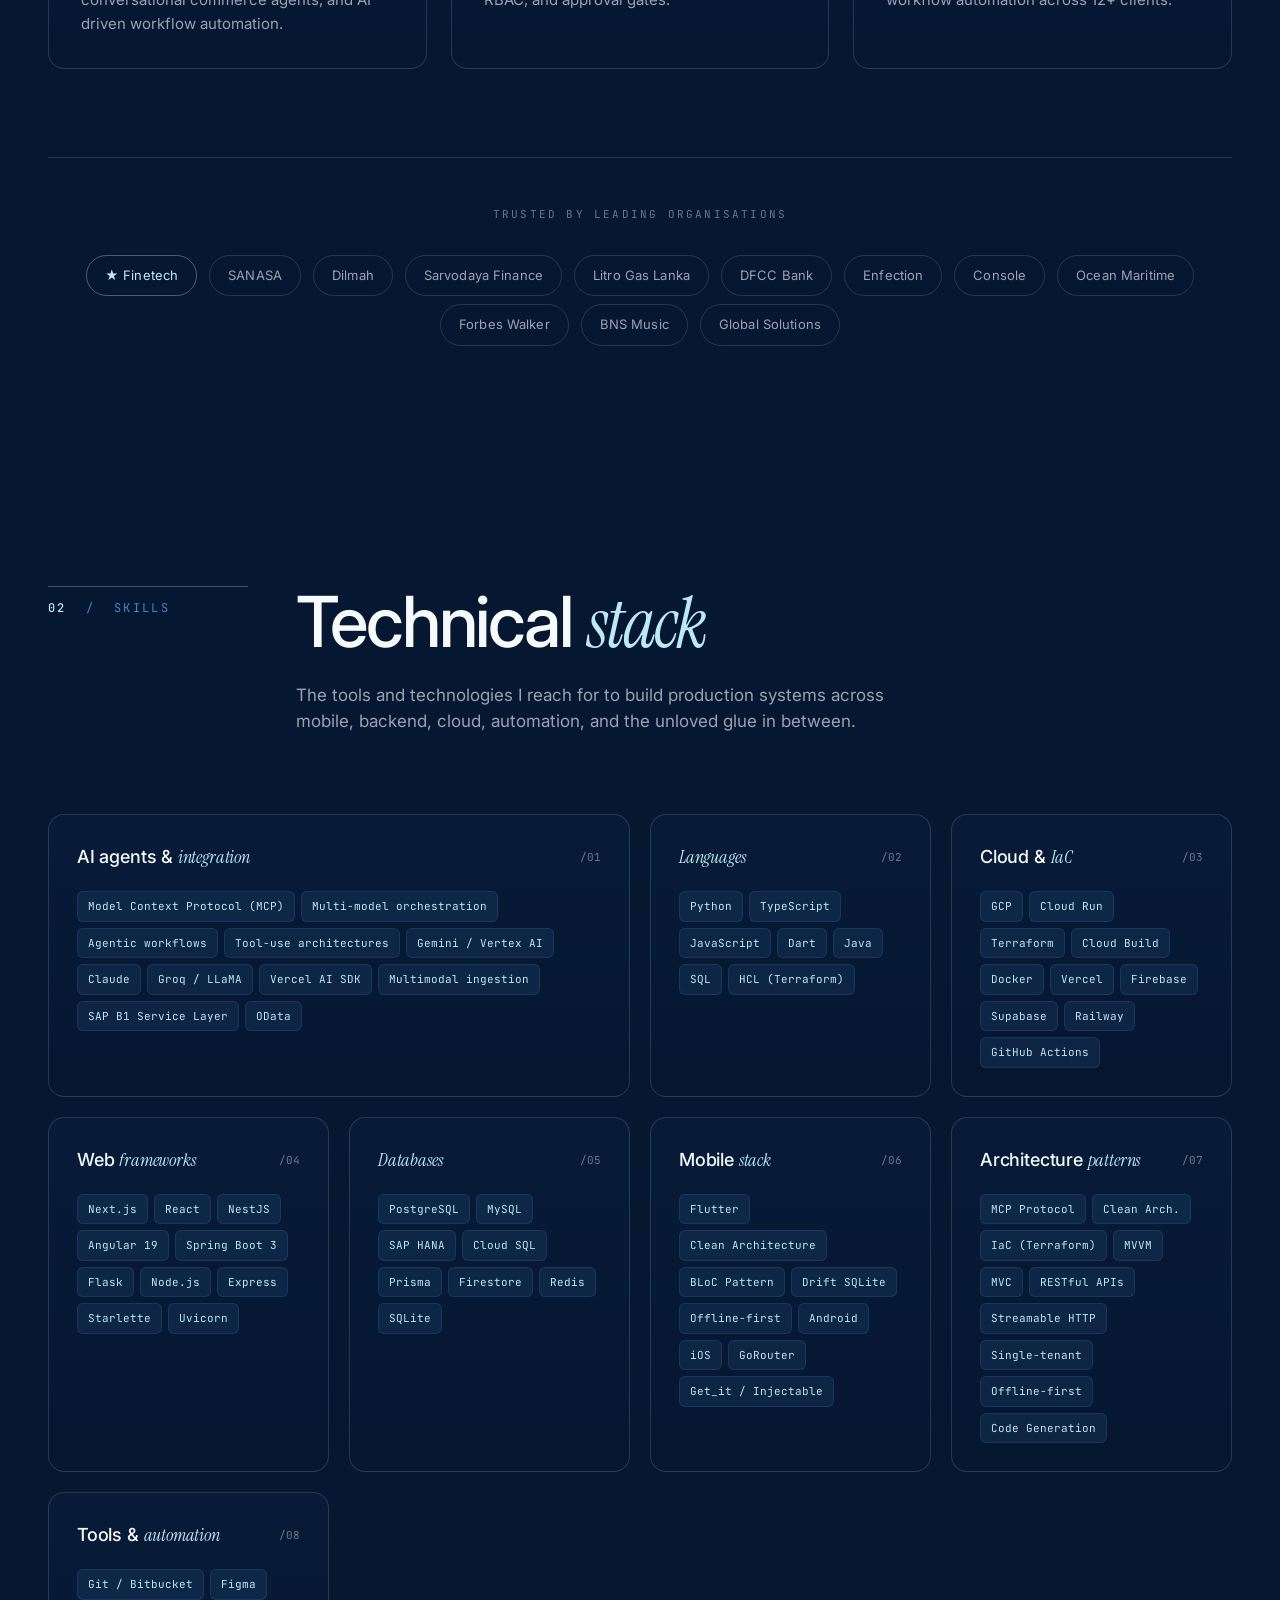
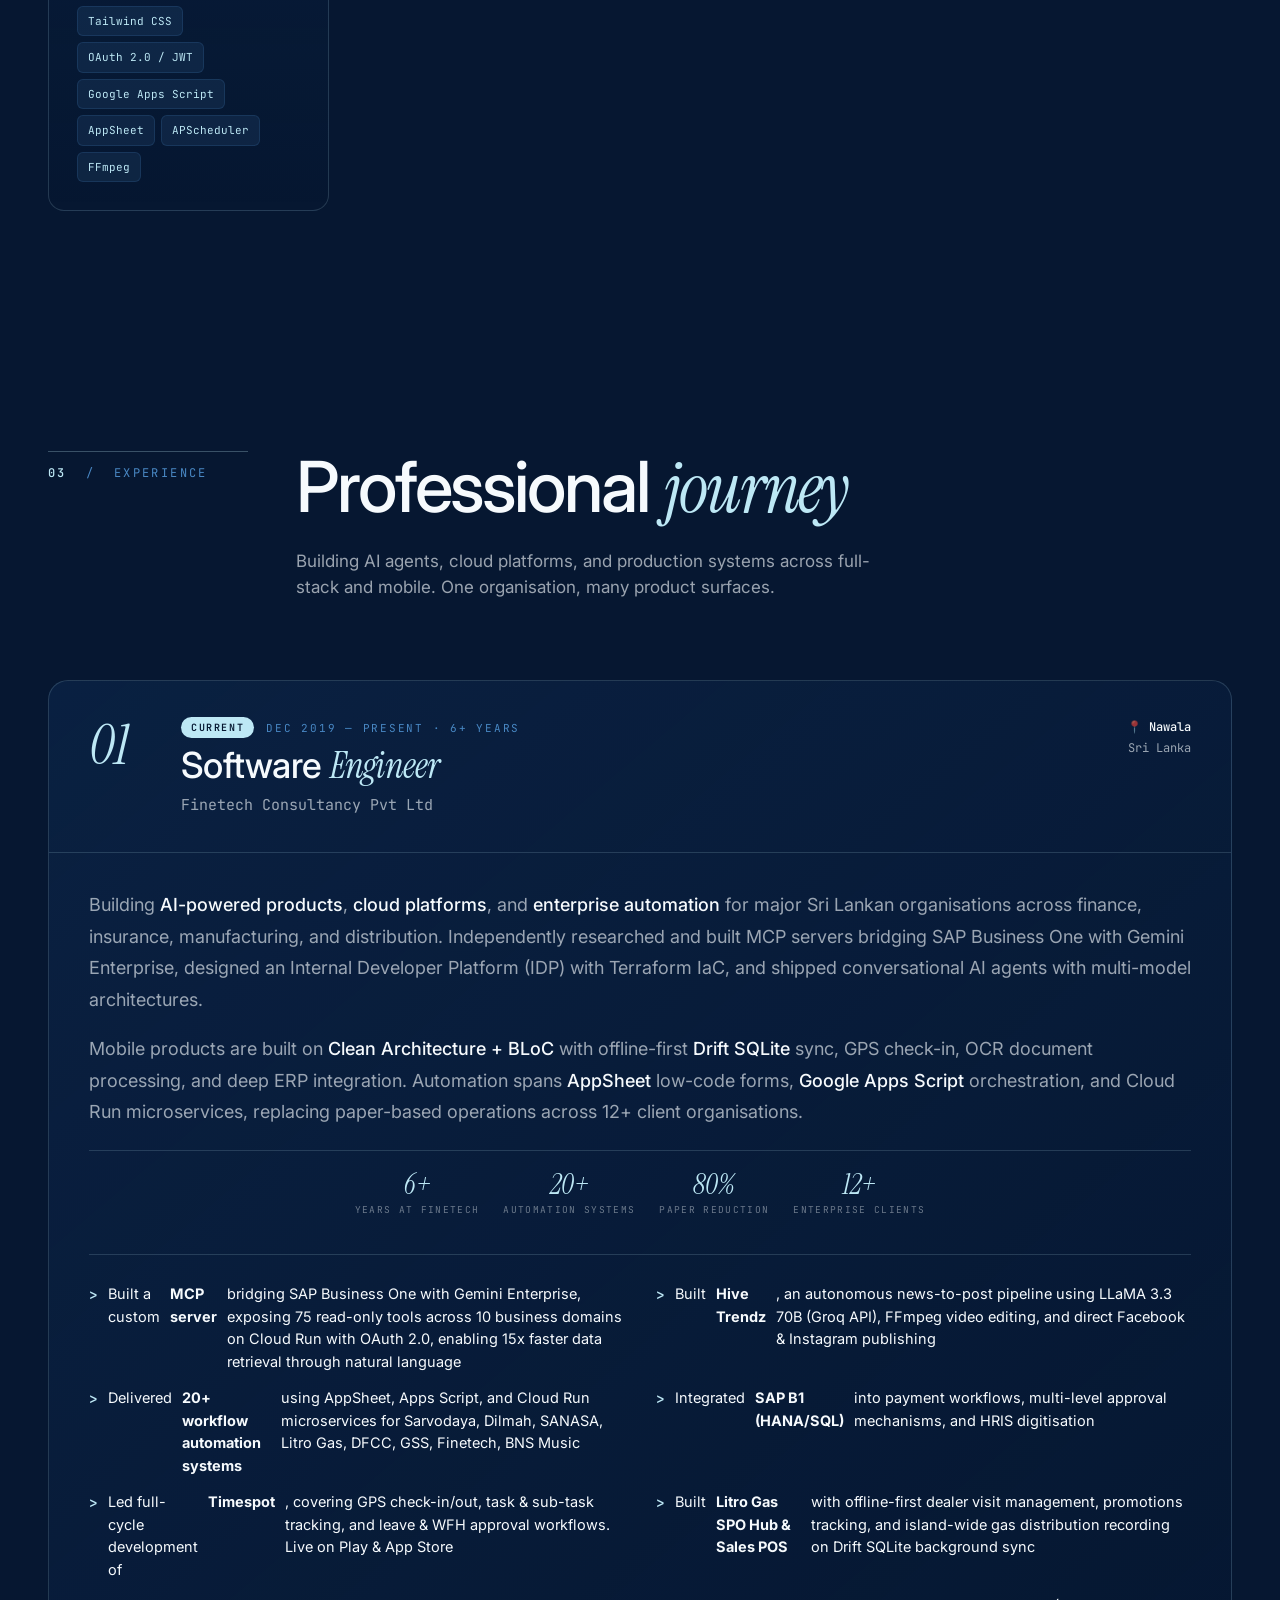
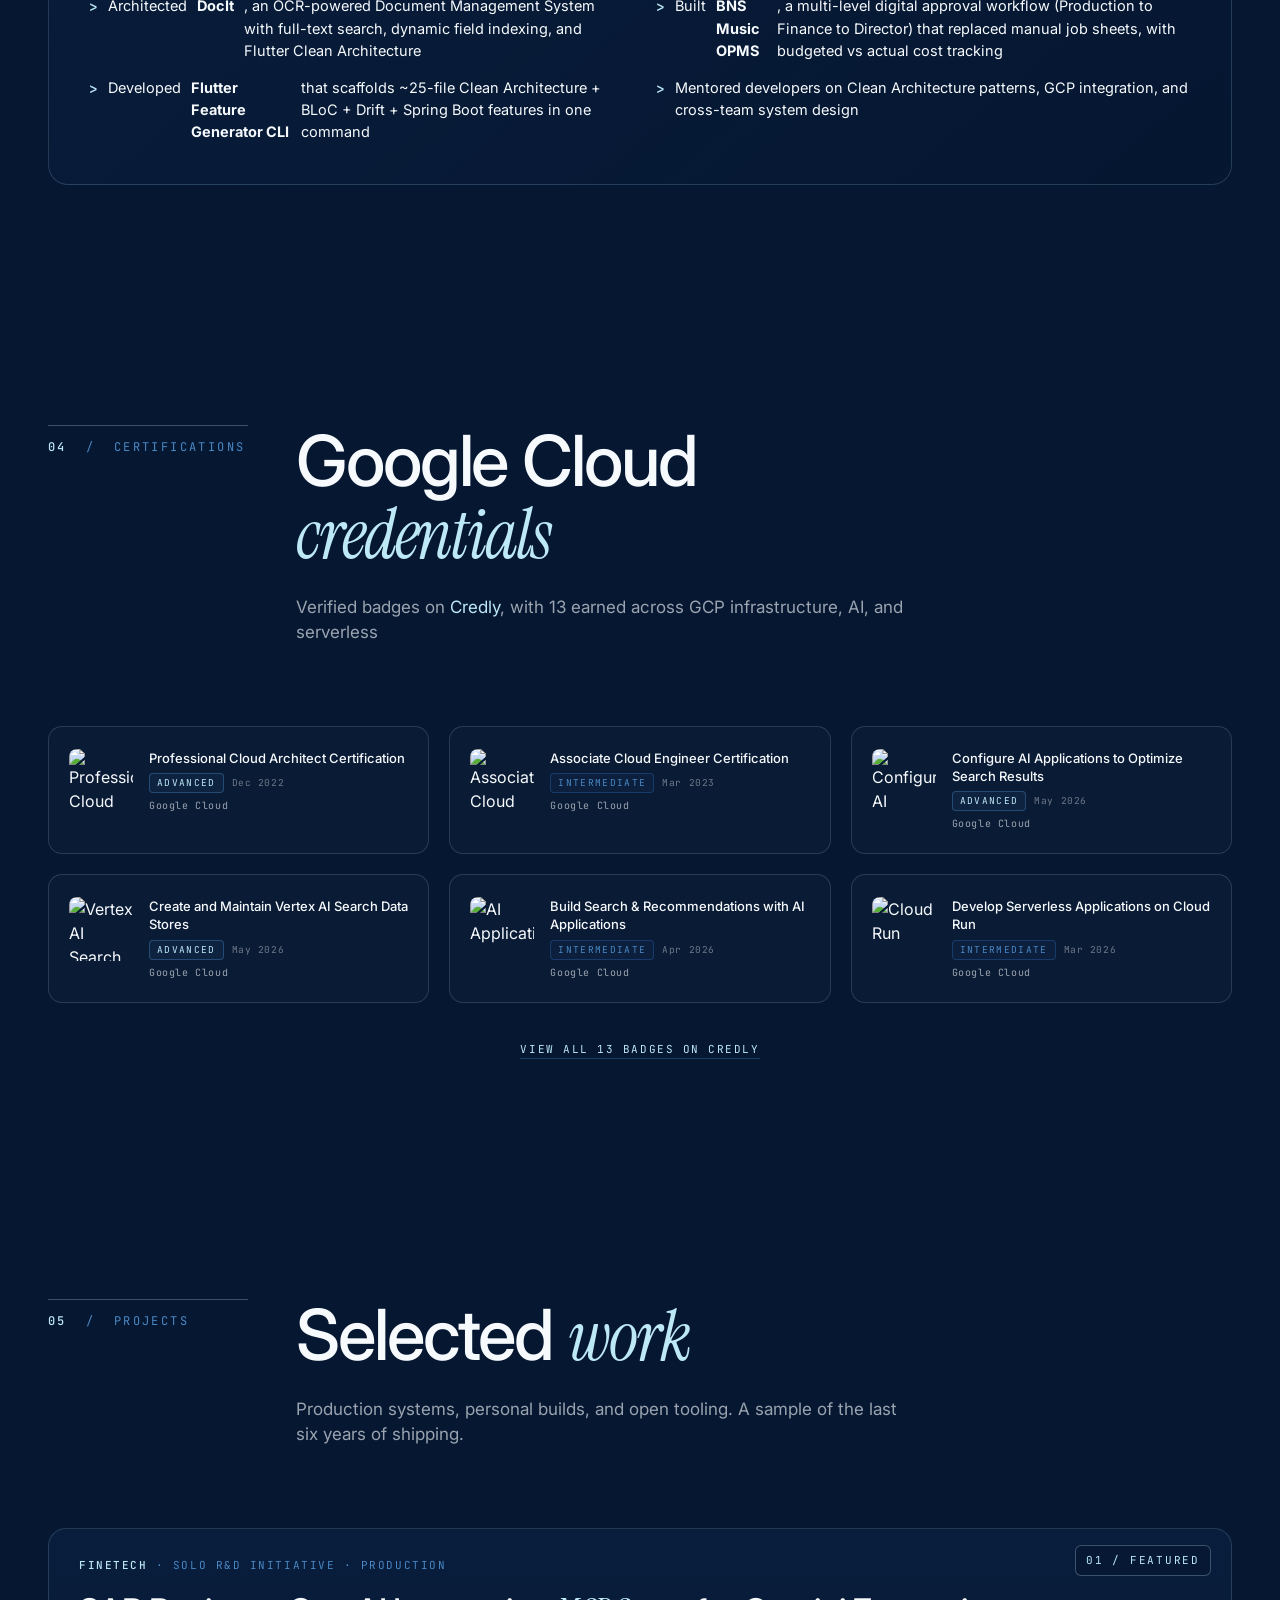
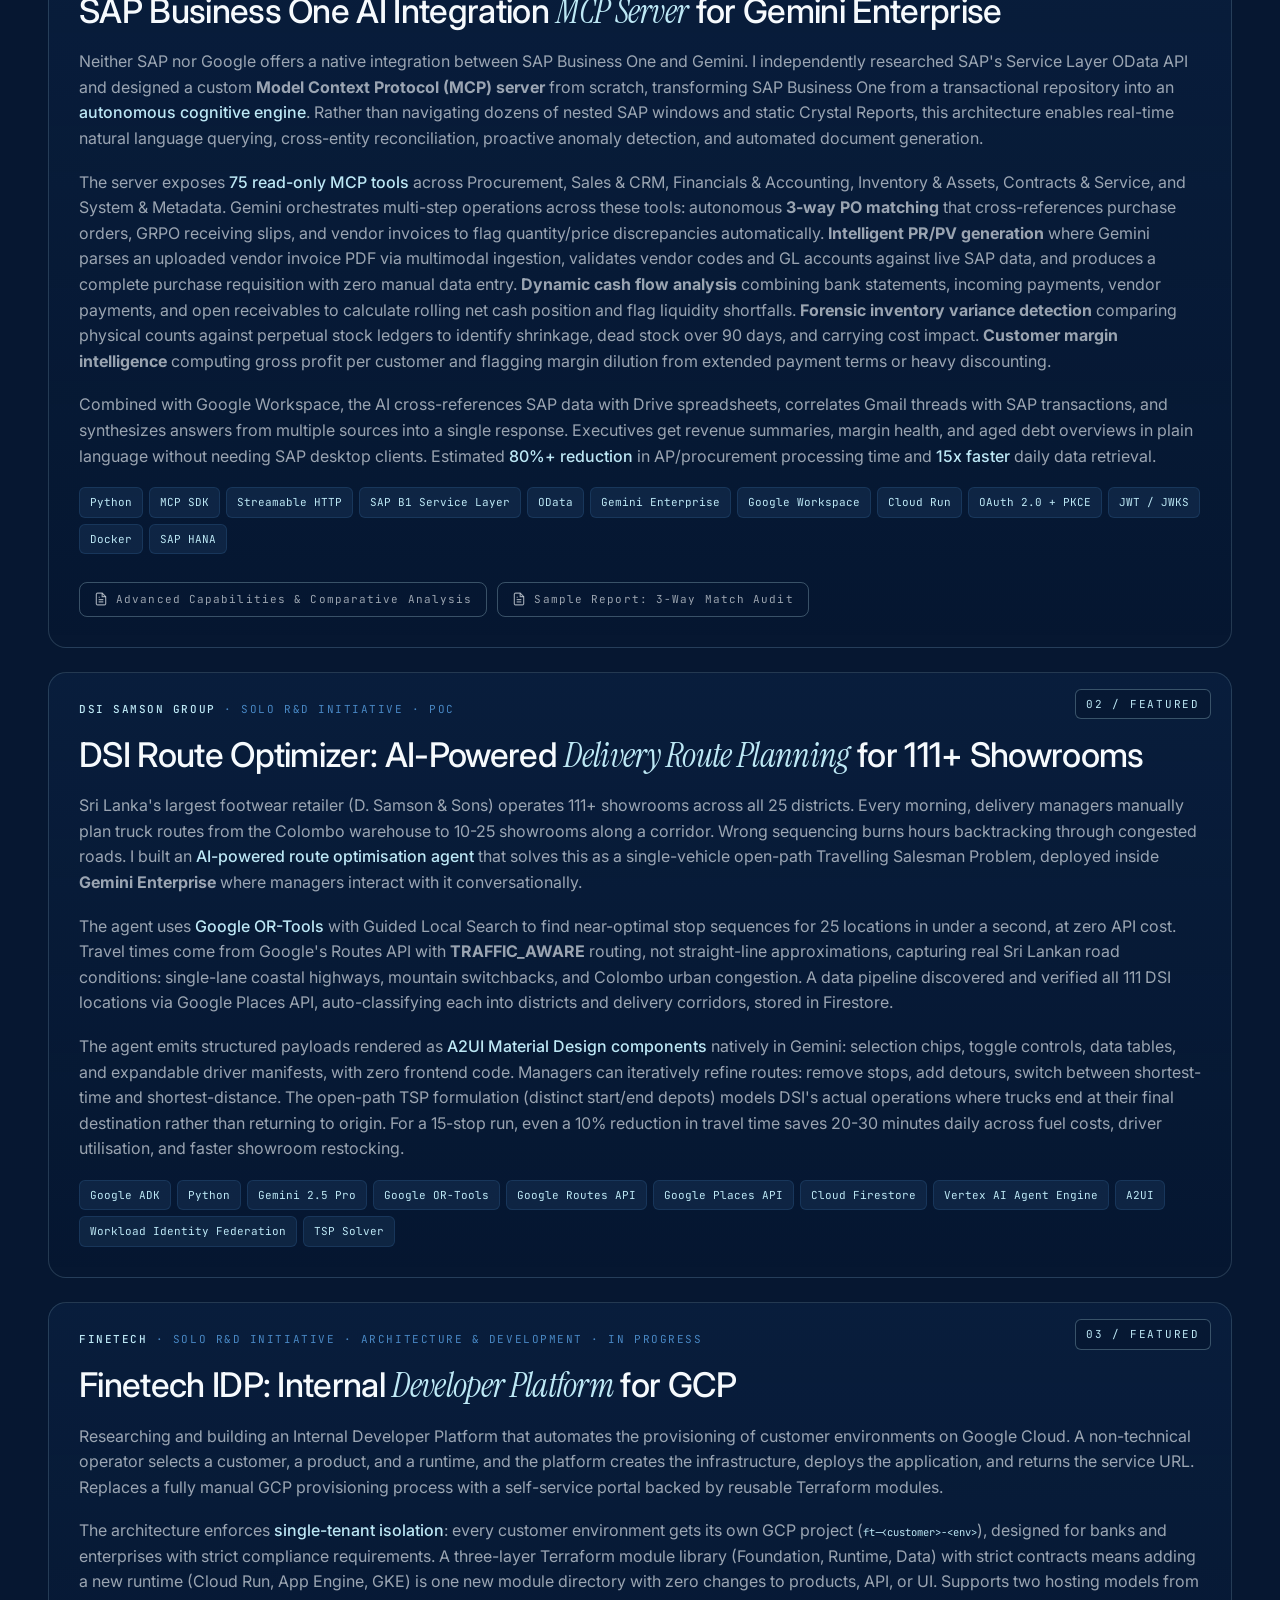
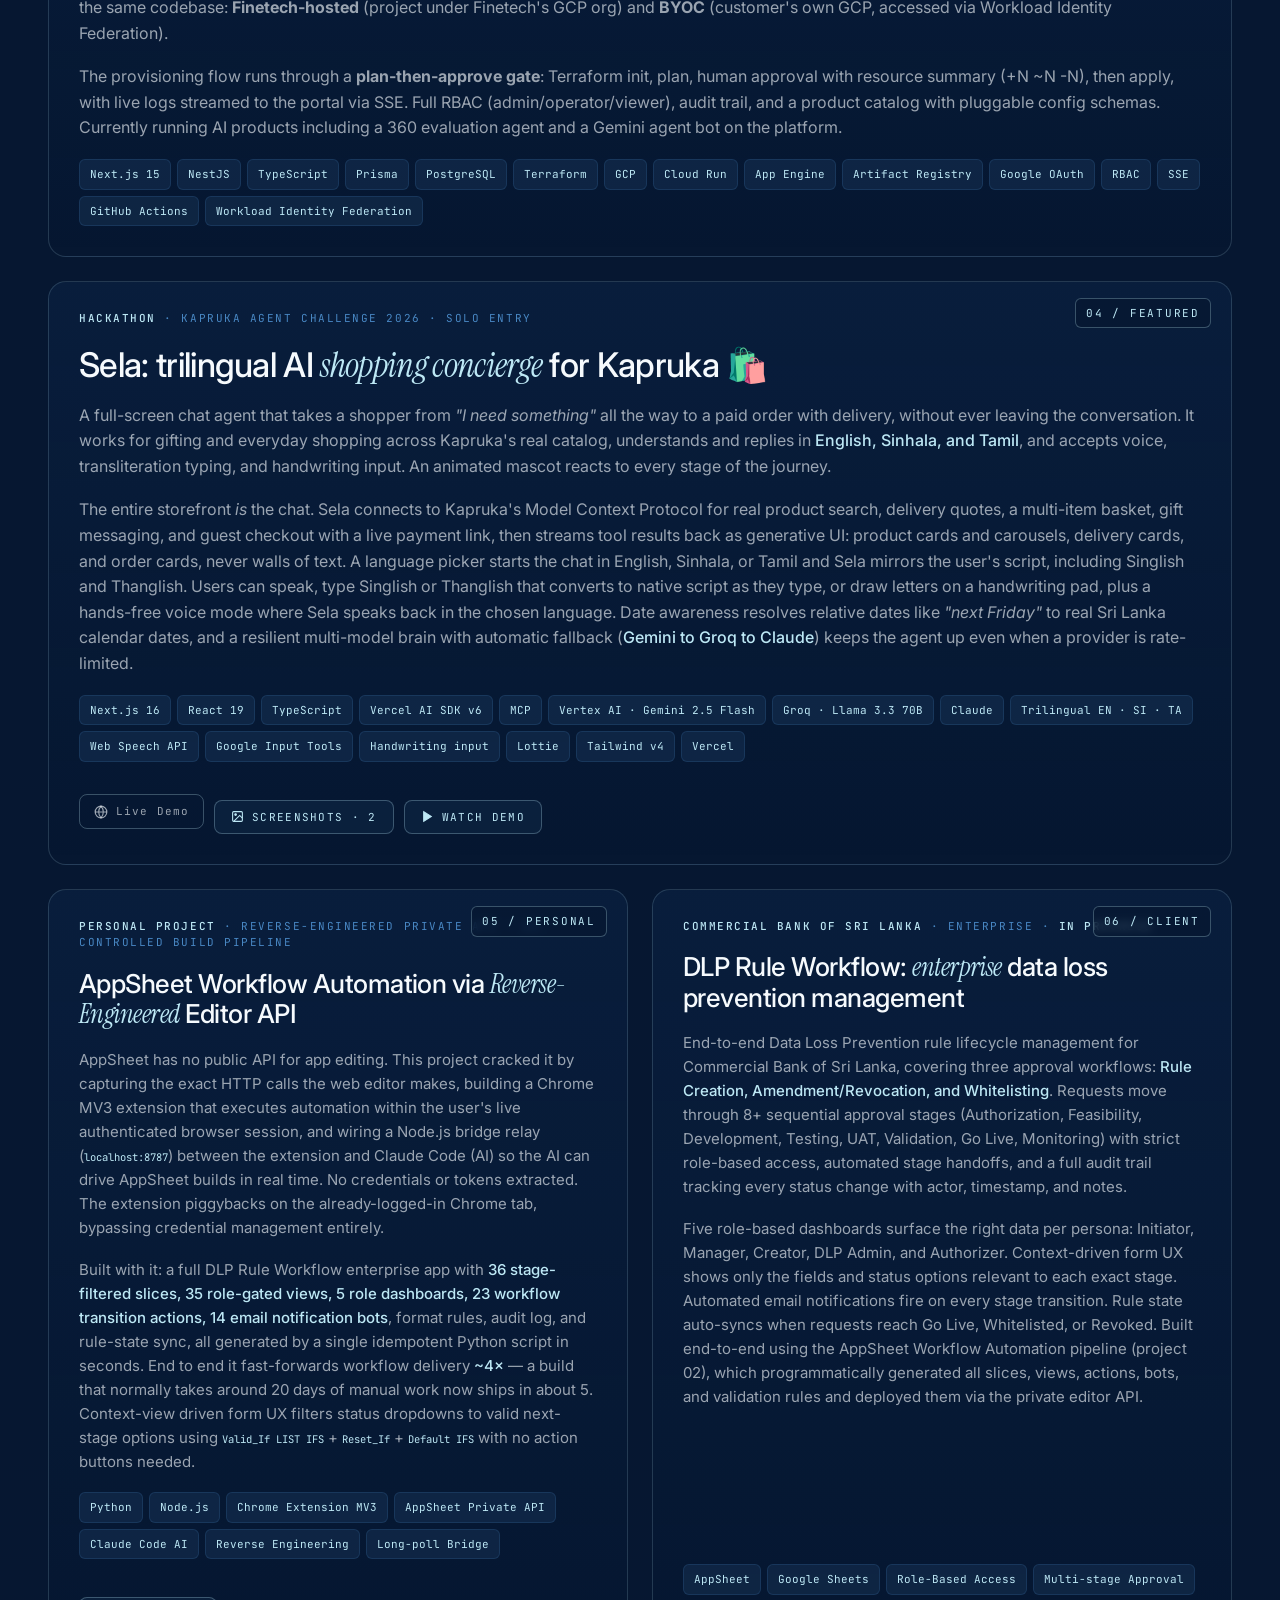
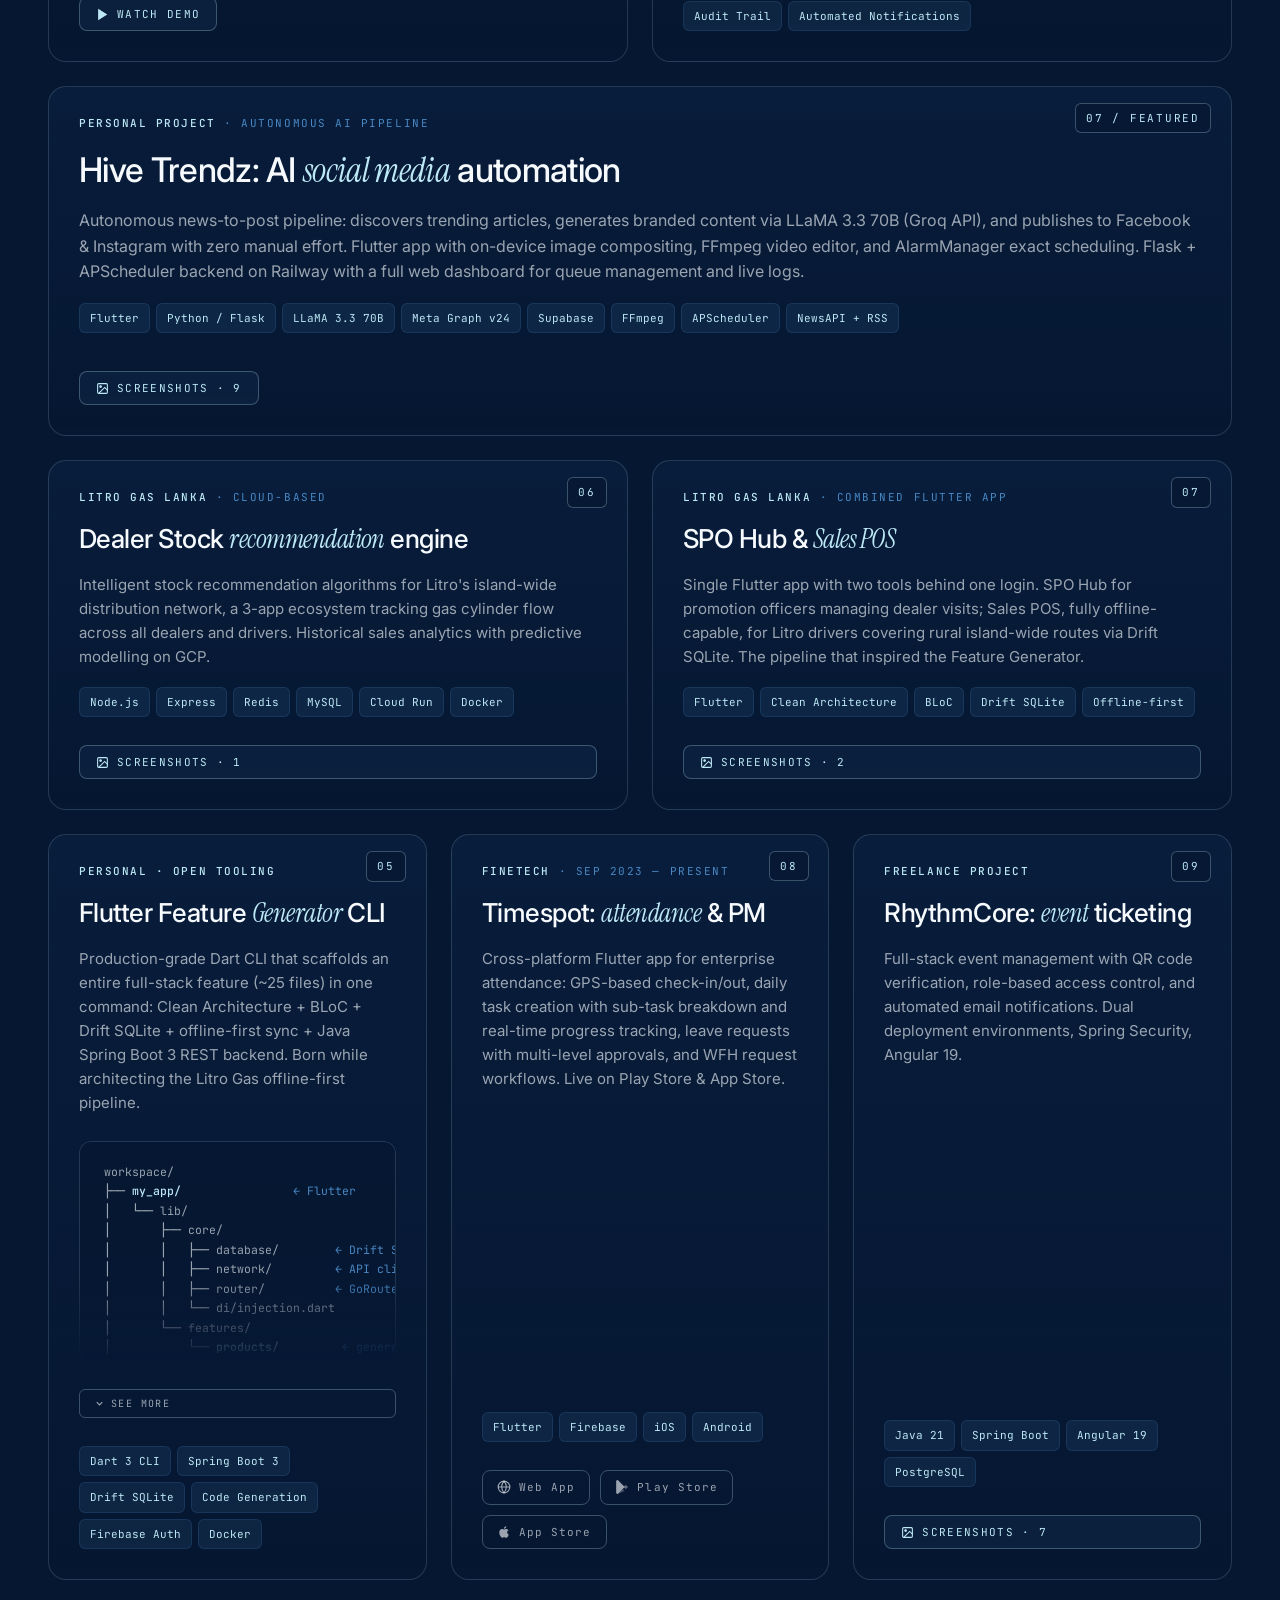
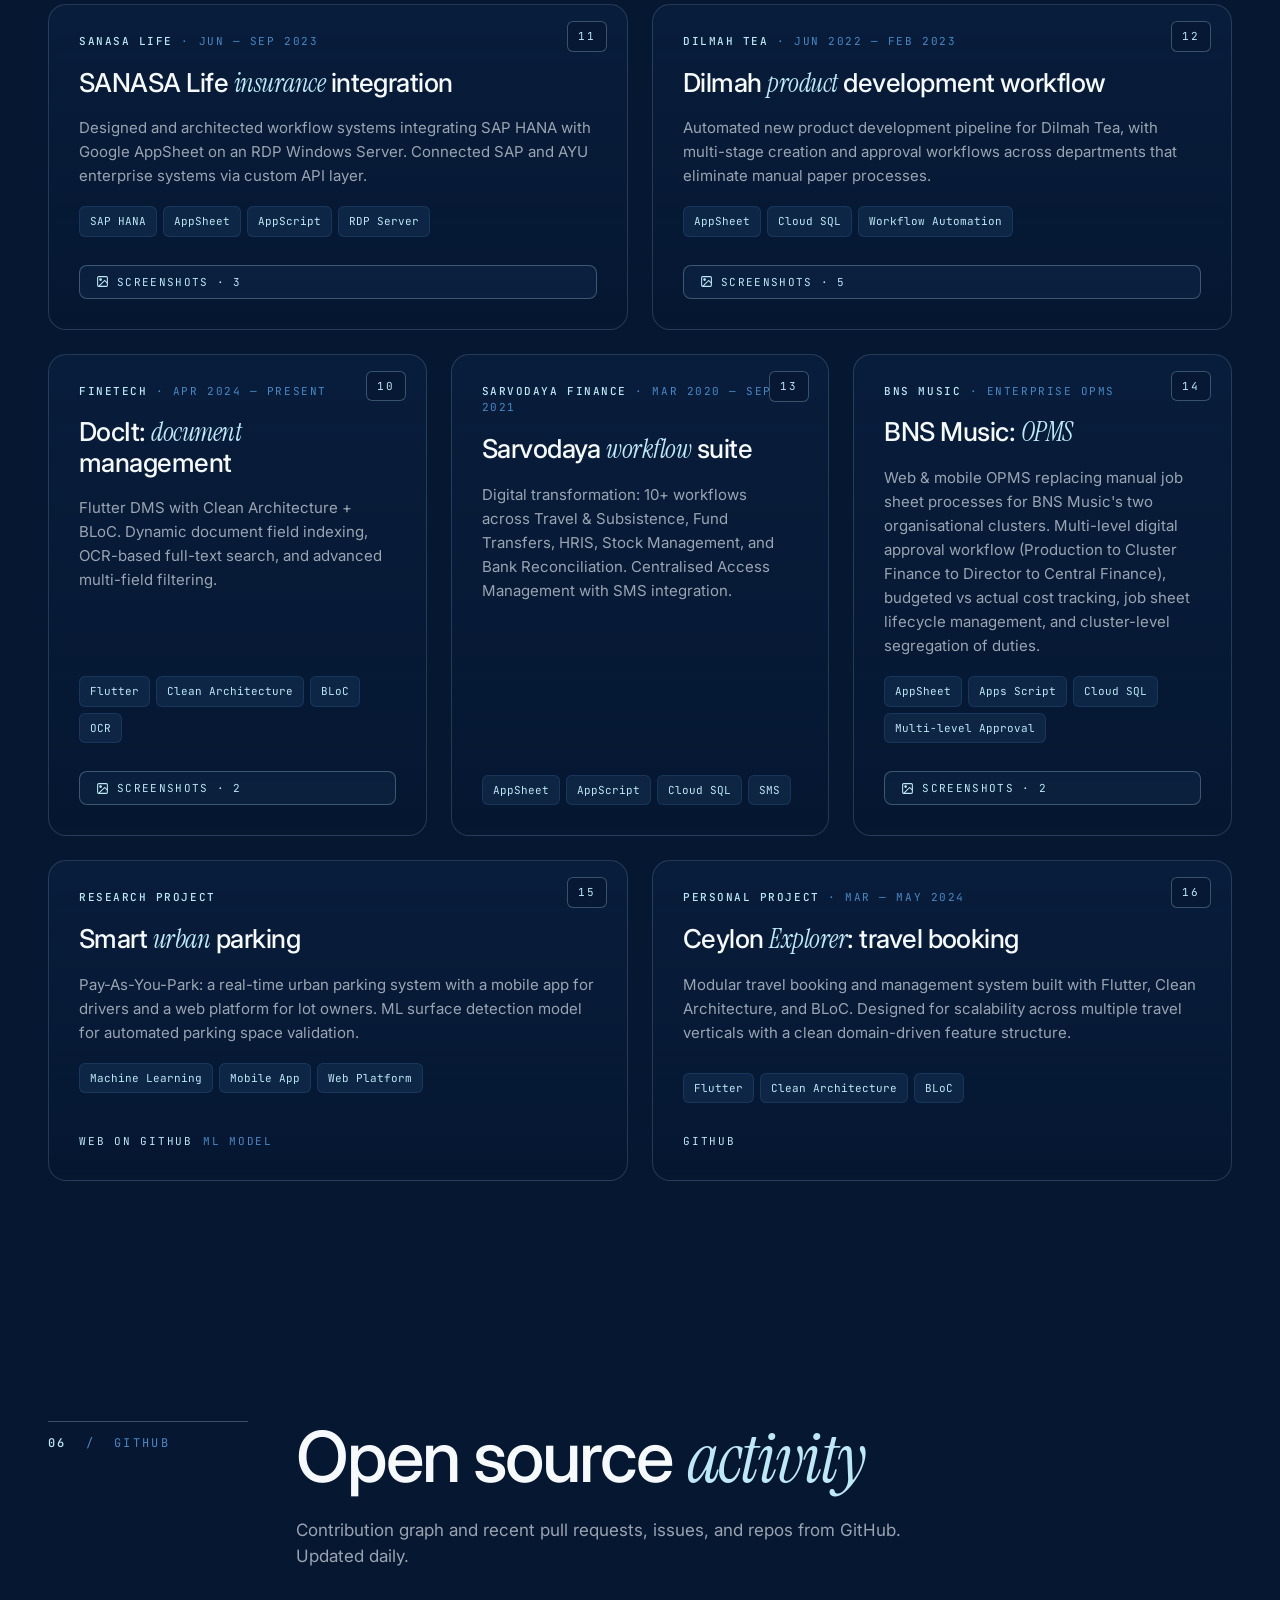
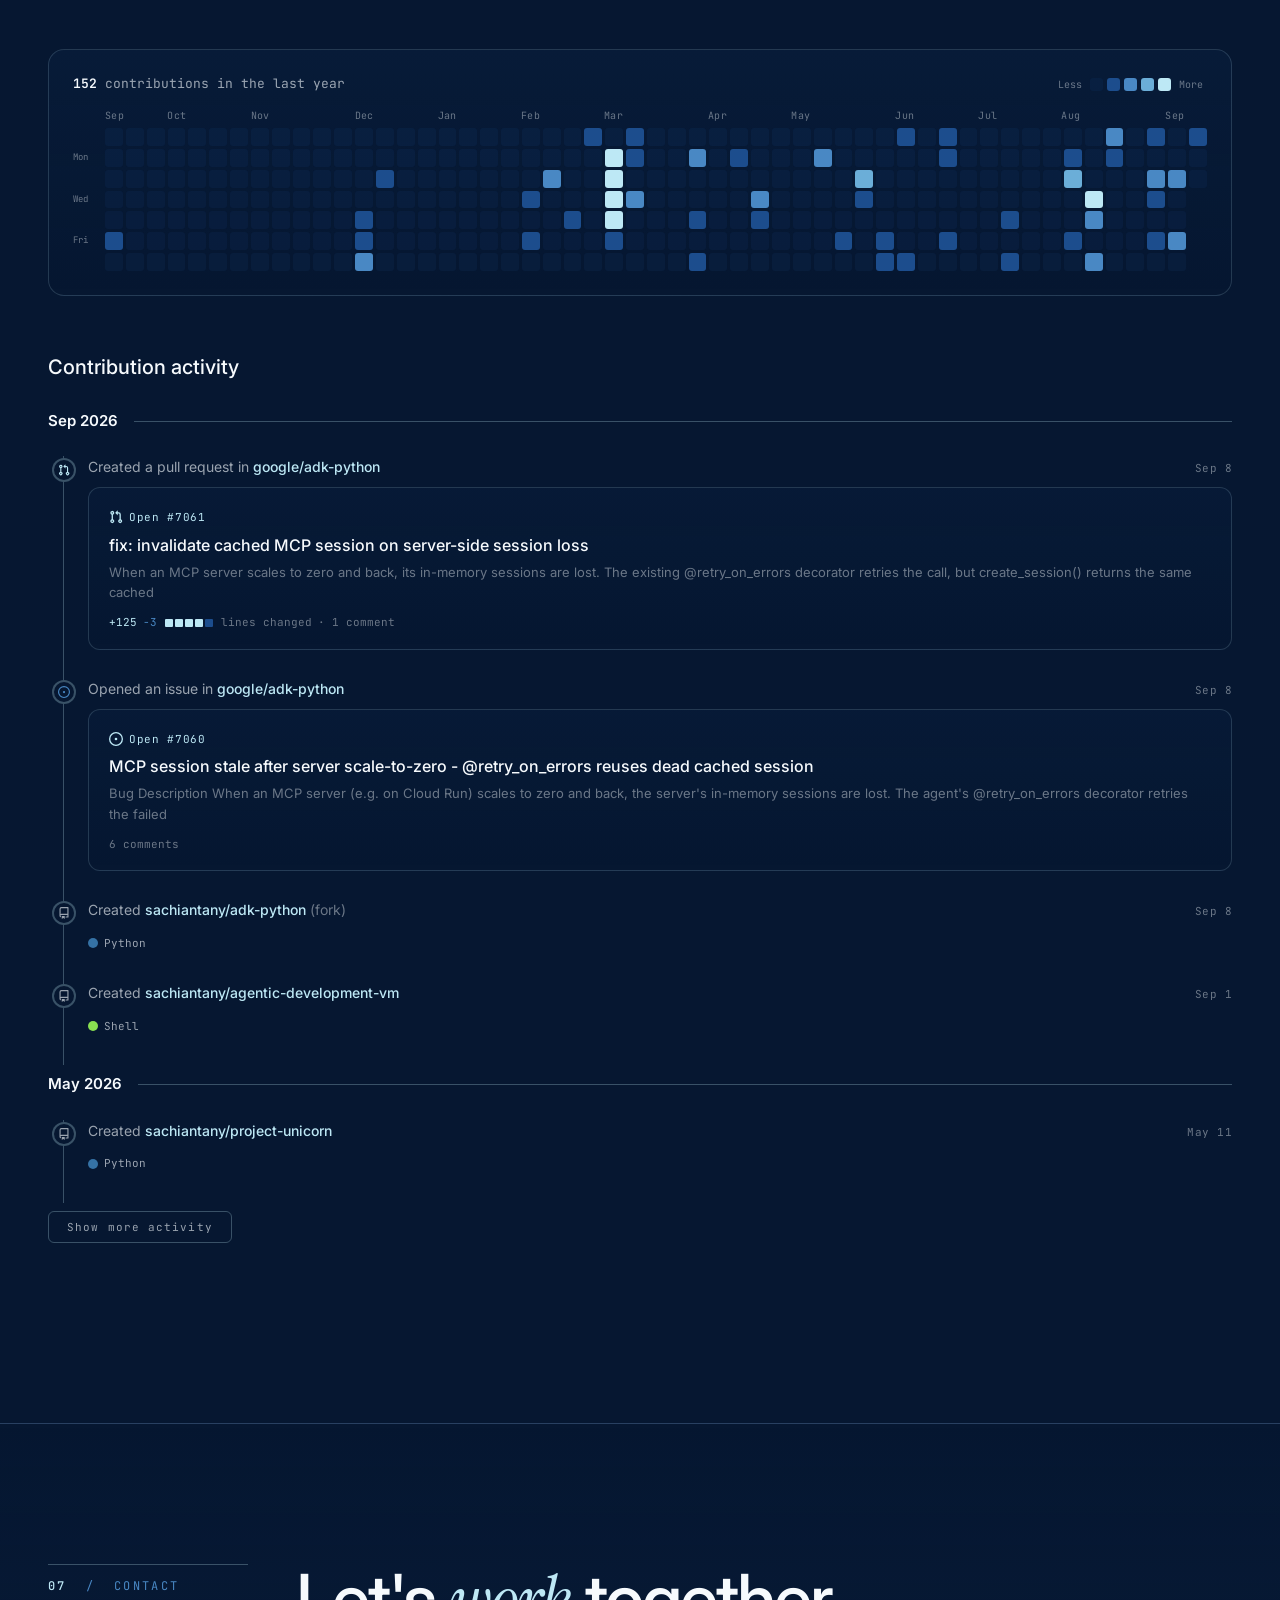
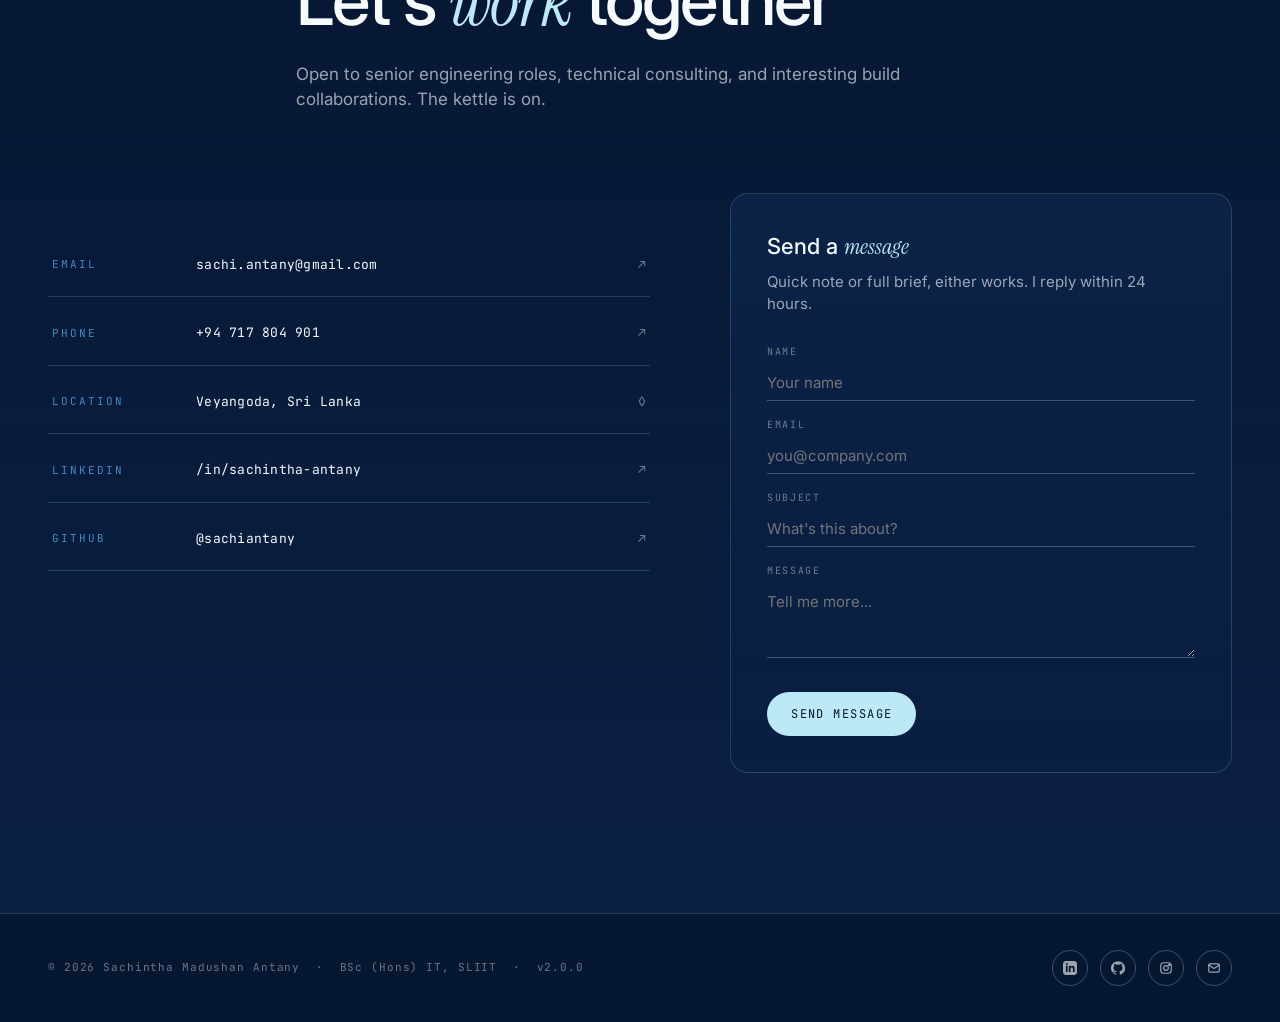
==== commit 8589f474: "feat: add DSI Route Optimizer project card (#02) AI-powered delivery route planning for DSI Samson G" ====
--- a/index.html
+++ b/index.html
@@ -1828,9 +1828,50 @@
         </div>
       </article>
 
-      <!-- 02 — Finetech IDP (featured, full width) -->
+      <!-- 02 — DSI Route Optimizer (featured, full width) -->
       <article class="project p-feature" style="grid-column: span 12;">
         <div class="p-corner">02 / FEATURED</div>
+        <div class="p-body">
+          <div class="p-kicker"><b>DSI Samson Group</b> · Solo R&amp;D Initiative · POC</div>
+          <h3 class="p-title">DSI Route Optimizer: AI-Powered <span class="it">Delivery Route Planning</span> for 111+ Showrooms</h3>
+          <p class="p-desc">
+            Sri Lanka's largest footwear retailer (D. Samson &amp; Sons) operates 111+ showrooms across all 25 districts.
+            Every morning, delivery managers manually plan truck routes from the Colombo warehouse to 10-25 showrooms
+            along a corridor. Wrong sequencing burns hours backtracking through congested roads. I built an
+            <b style="color:var(--cyan);font-weight:500;">AI-powered route optimisation agent</b> that solves this as a
+            single-vehicle open-path Travelling Salesman Problem, deployed inside
+            <b>Gemini Enterprise</b> where managers interact with it conversationally.
+          </p>
+          <p class="p-desc">
+            The agent uses <b style="color:var(--cyan);font-weight:500;">Google OR-Tools</b> with Guided Local Search to
+            find near-optimal stop sequences for 25 locations in under a second, at zero API cost. Travel times come from
+            Google's Routes API with <b>TRAFFIC_AWARE</b> routing, not straight-line approximations, capturing real Sri
+            Lankan road conditions: single-lane coastal highways, mountain switchbacks, and Colombo urban congestion.
+            A data pipeline discovered and verified all 111 DSI locations via Google Places API, auto-classifying each
+            into districts and delivery corridors, stored in Firestore.
+          </p>
+          <p class="p-desc">
+            The agent emits structured payloads rendered as <b style="color:var(--cyan);font-weight:500;">A2UI Material
+            Design components</b> natively in Gemini: selection chips, toggle controls, data tables, and expandable
+            driver manifests, with zero frontend code. Managers can iteratively refine routes: remove stops, add detours,
+            switch between shortest-time and shortest-distance. The open-path TSP formulation (distinct start/end depots)
+            models DSI's actual operations where trucks end at their final destination rather than returning to origin.
+            For a 15-stop run, even a 10% reduction in travel time saves 20-30 minutes daily across fuel costs, driver
+            utilisation, and faster showroom restocking.
+          </p>
+          <div class="p-stack">
+            <span class="chip">Google ADK</span><span class="chip">Python</span><span class="chip">Gemini 2.5 Pro</span>
+            <span class="chip">Google OR-Tools</span><span class="chip">Google Routes API</span>
+            <span class="chip">Google Places API</span><span class="chip">Cloud Firestore</span>
+            <span class="chip">Vertex AI Agent Engine</span><span class="chip">A2UI</span>
+            <span class="chip">Workload Identity Federation</span><span class="chip">TSP Solver</span>
+          </div>
+        </div>
+      </article>
+
+      <!-- 03 — Finetech IDP (featured, full width) -->
+      <article class="project p-feature" style="grid-column: span 12;">
+        <div class="p-corner">03 / FEATURED</div>
         <div class="p-body">
           <div class="p-kicker"><b>Finetech</b> · Solo R&amp;D Initiative · Architecture &amp; Development · In Progress</div>
           <h3 class="p-title">Finetech IDP: Internal <span class="it">Developer Platform</span> for GCP</h3>
@@ -1866,9 +1907,9 @@
         </div>
       </article>
 
-      <!-- 03 — Sela (featured, full width) -->
+      <!-- 04 — Sela (featured, full width) -->
       <article class="project p-feature" style="grid-column: span 12;">
-        <div class="p-corner">03 / FEATURED</div>
+        <div class="p-corner">04 / FEATURED</div>
         <div class="p-body">
           <div class="p-kicker"><b>Hackathon</b> · Kapruka Agent Challenge 2026 · Solo entry</div>
           <h3 class="p-title">Sela: trilingual AI <span class="it">shopping concierge</span> for Kapruka 🛍️</h3>
@@ -1915,9 +1956,9 @@
         </div>
       </article>
 
-      <!-- 04 + 05 — AppSheet + DLP (half tiles) -->
+      <!-- 05 + 06 — AppSheet + DLP (half tiles) -->
       <article class="project p-half">
-        <div class="p-corner">04 / PERSONAL</div>
+        <div class="p-corner">05 / PERSONAL</div>
         <div class="p-body">
           <div class="p-kicker"><b>Personal Project</b> · Reverse-engineered private API · AI-controlled build pipeline</div>
           <h3 class="p-title">AppSheet Workflow Automation via <span class="it">Reverse-Engineered</span> Editor API</h3>
@@ -1955,7 +1996,7 @@
       </article>
 
       <article class="project p-half">
-        <div class="p-corner">05 / CLIENT</div>
+        <div class="p-corner">06 / CLIENT</div>
         <div class="p-body">
           <div class="p-kicker"><b>Commercial Bank of Sri Lanka</b> · Enterprise · <span style="color:var(--cyan);font-weight:500;">In Progress</span></div>
           <h3 class="p-title">DLP Rule Workflow: <span class="it">enterprise</span> data loss prevention management</h3>
@@ -1981,9 +2022,9 @@
         </div>
       </article>
 
-      <!-- 06 — Hive Trendz (full row) -->
+      <!-- 07 — Hive Trendz (full row) -->
       <article class="project p-feature" style="grid-column: span 12;">
-        <div class="p-corner">06 / FEATURED</div>
+        <div class="p-corner">07 / FEATURED</div>
         <div class="p-body">
           <div class="p-kicker"><b>Personal Project</b> · Autonomous AI pipeline</div>
           <h3 class="p-title">Hive Trendz: AI <span class="it">social media</span> automation</h3>
@@ -2604,10 +2645,13 @@
 
   function _openPdf3D(pdfUrl) {
     var lb = document.getElementById('lb');
-    var canvas = document.getElementById('lb3dCanvas');
+    var oldCanvas = document.getElementById('lb3dCanvas');
     var closeBtn = document.getElementById('lb3dClose');
+    var canvas = document.createElement('canvas');
+    canvas.id = 'lb3dCanvas';
+    canvas.style.display = 'block';
+    oldCanvas.parentNode.replaceChild(canvas, oldCanvas);
     lb.classList.add('lb-3d-mode');
-    canvas.style.display = 'block';
     closeBtn.style.display = 'block';
     _load3dLibs().then(function() {
       window._paper3D = _createPaper3D(canvas, pdfUrl);
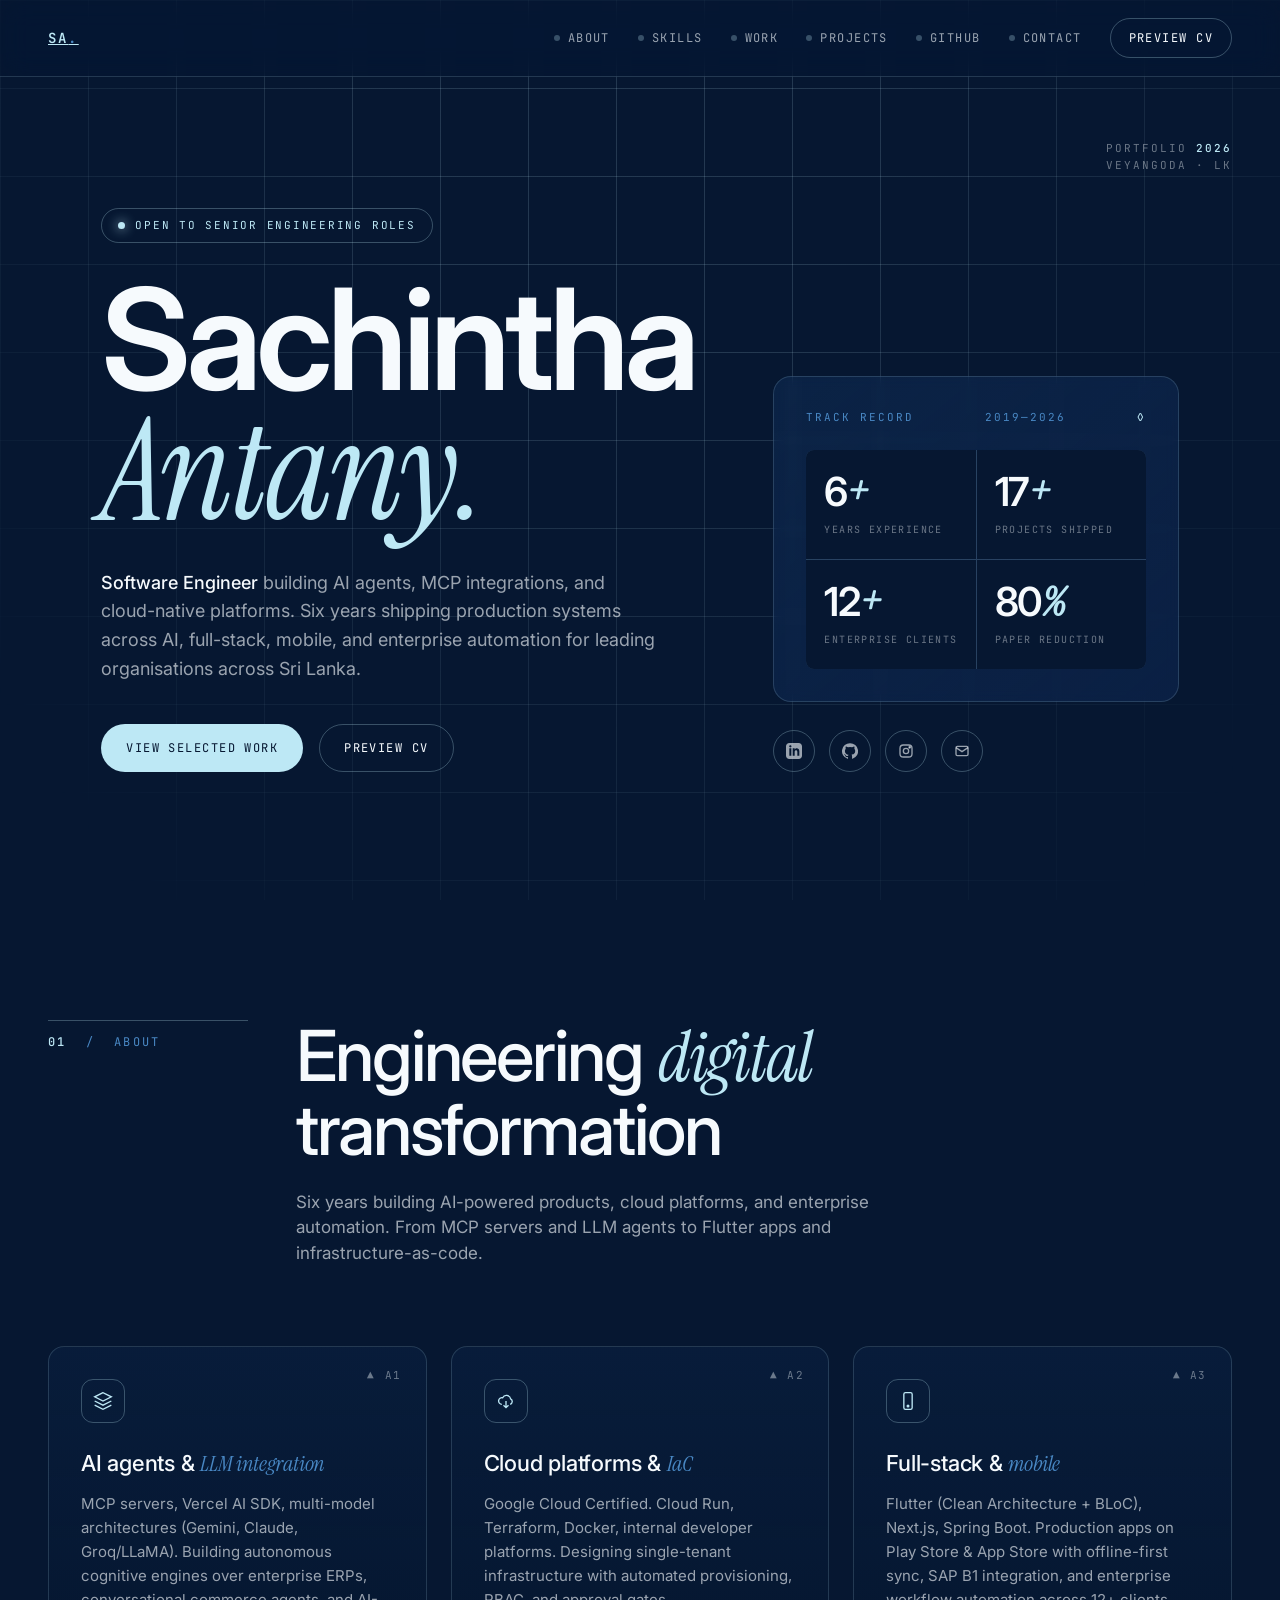
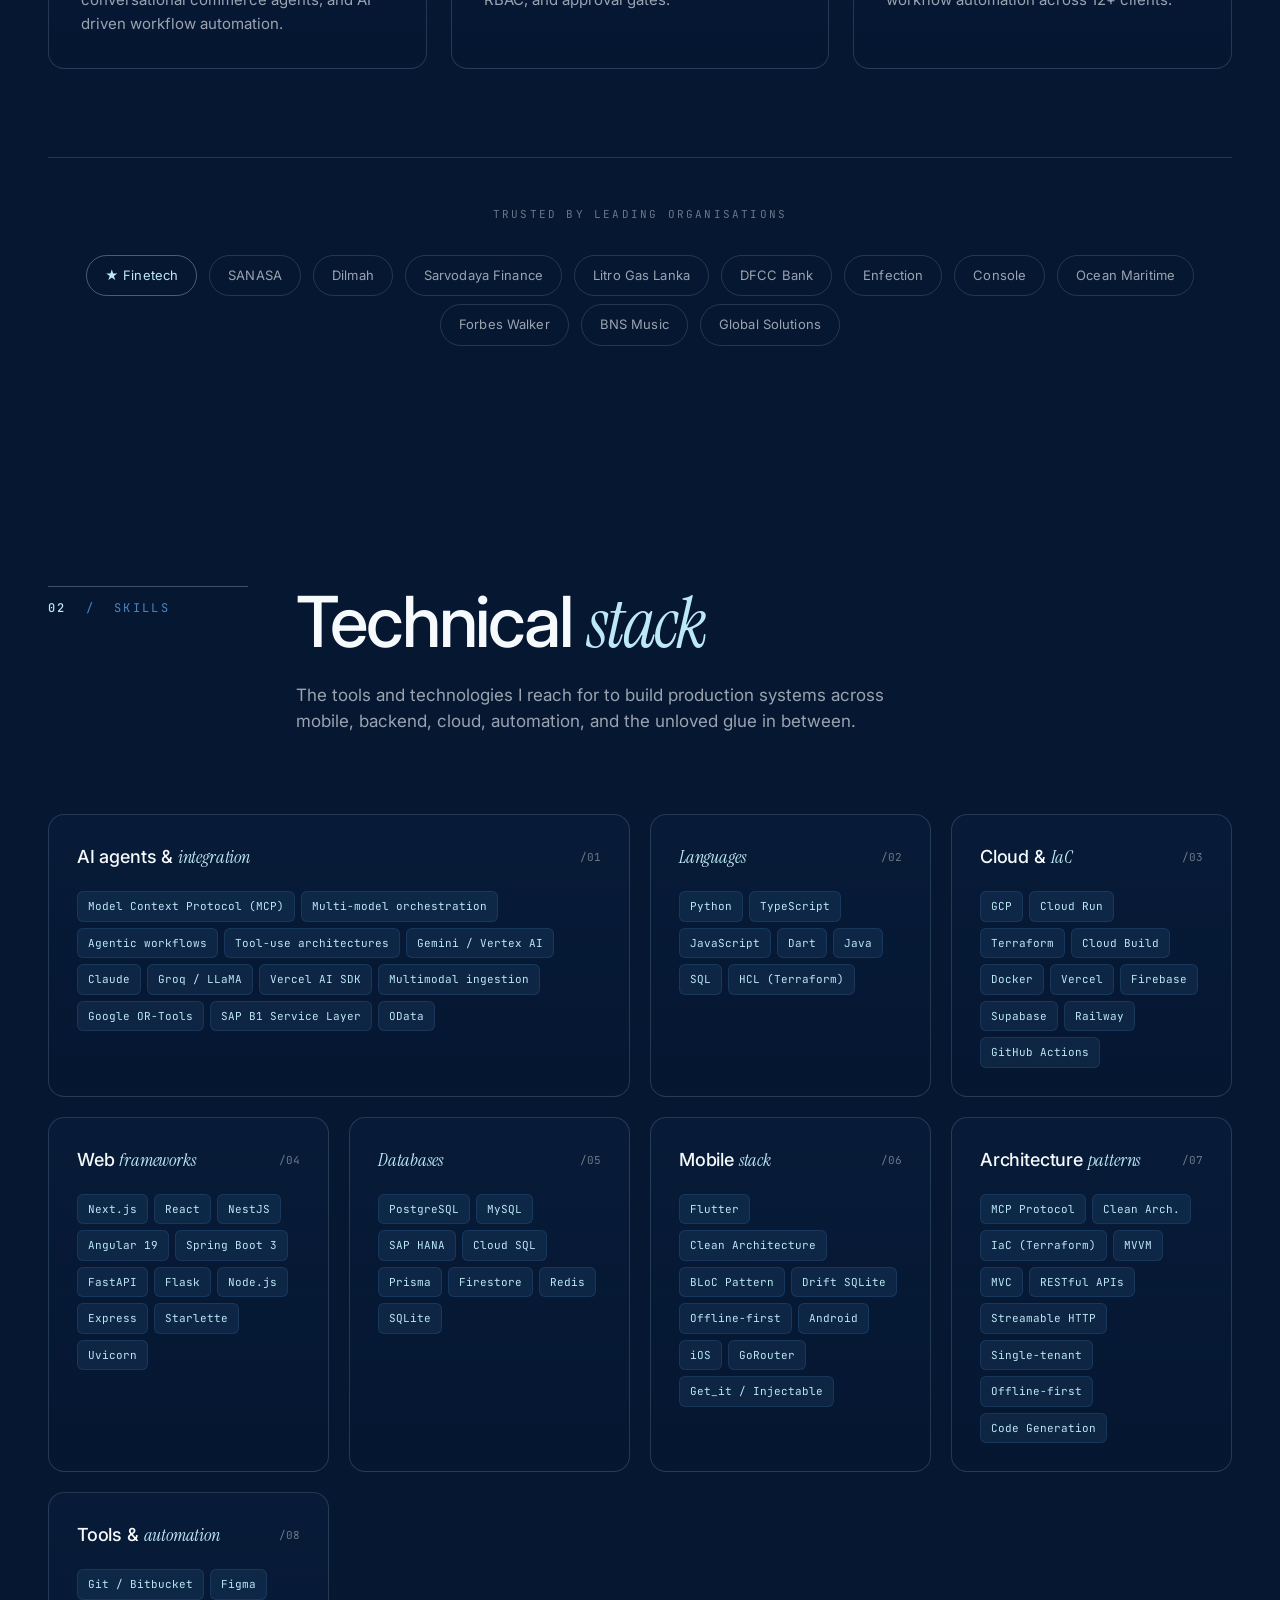
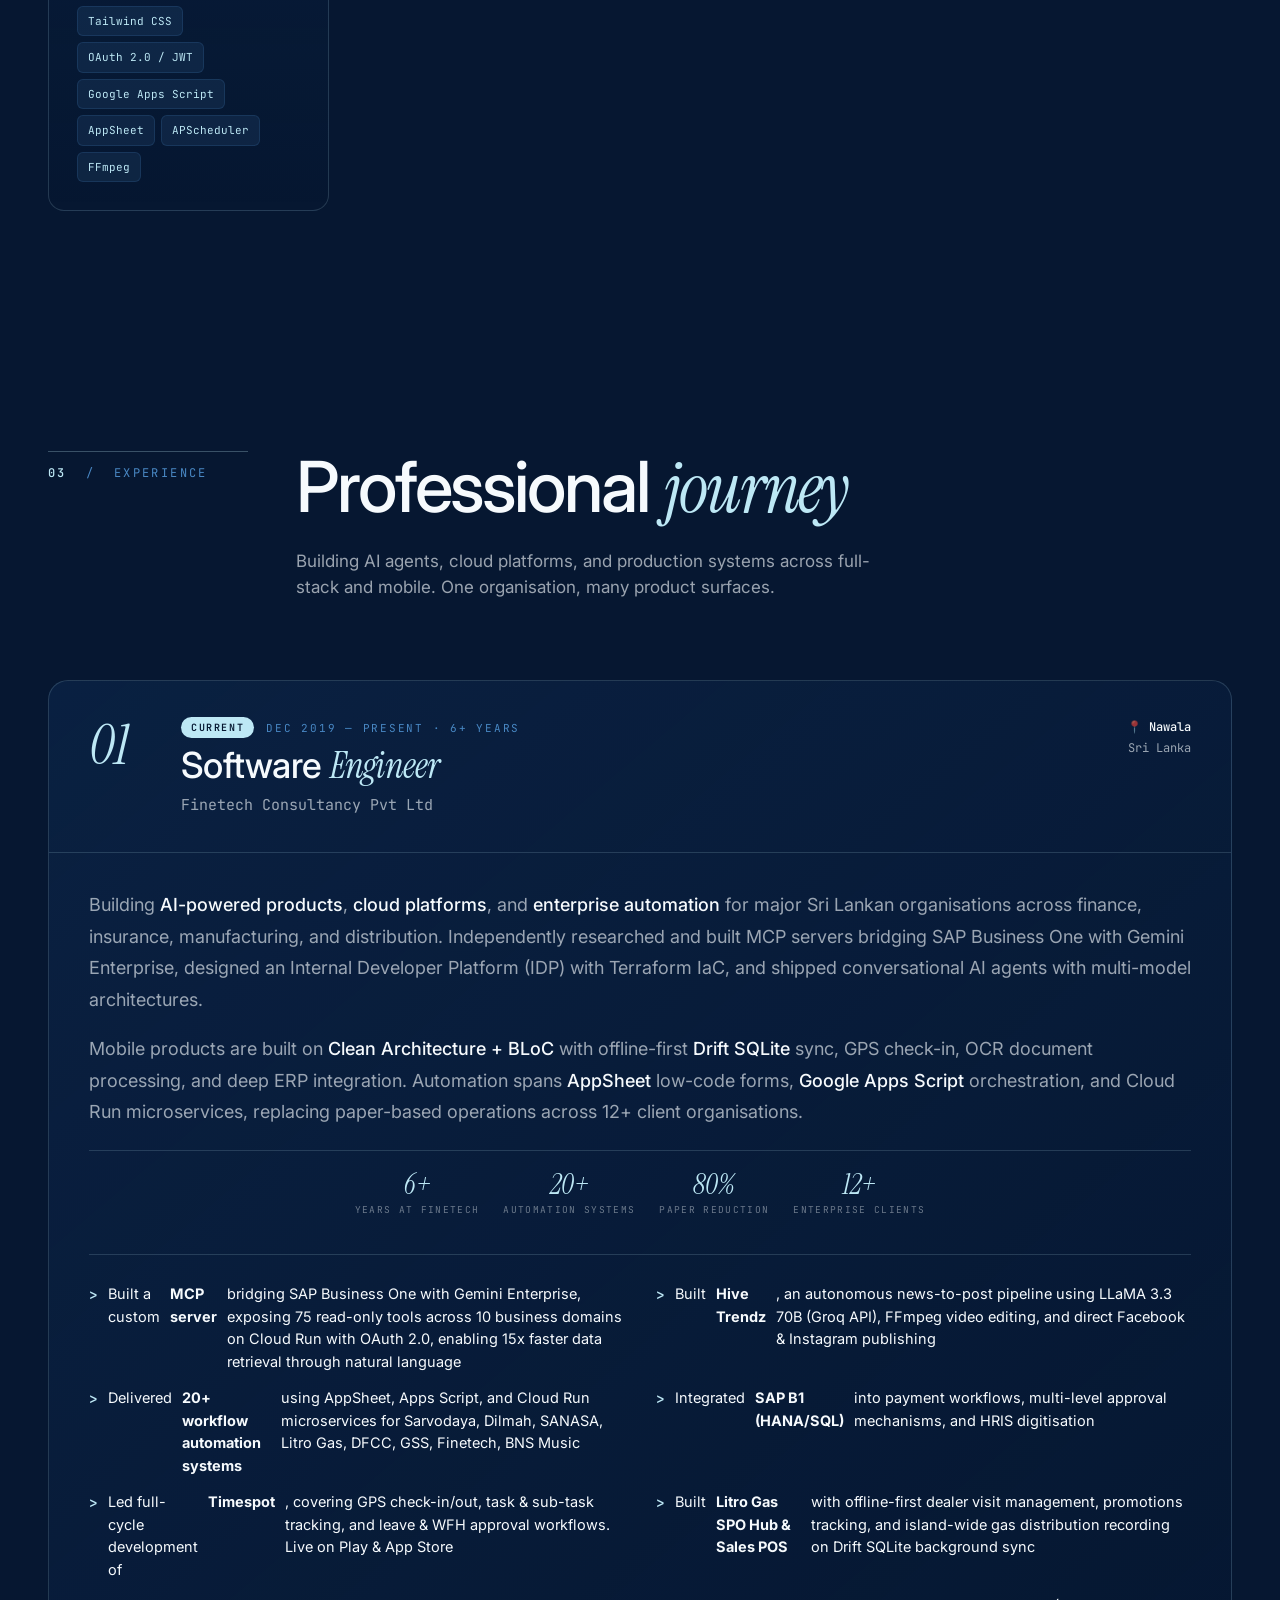
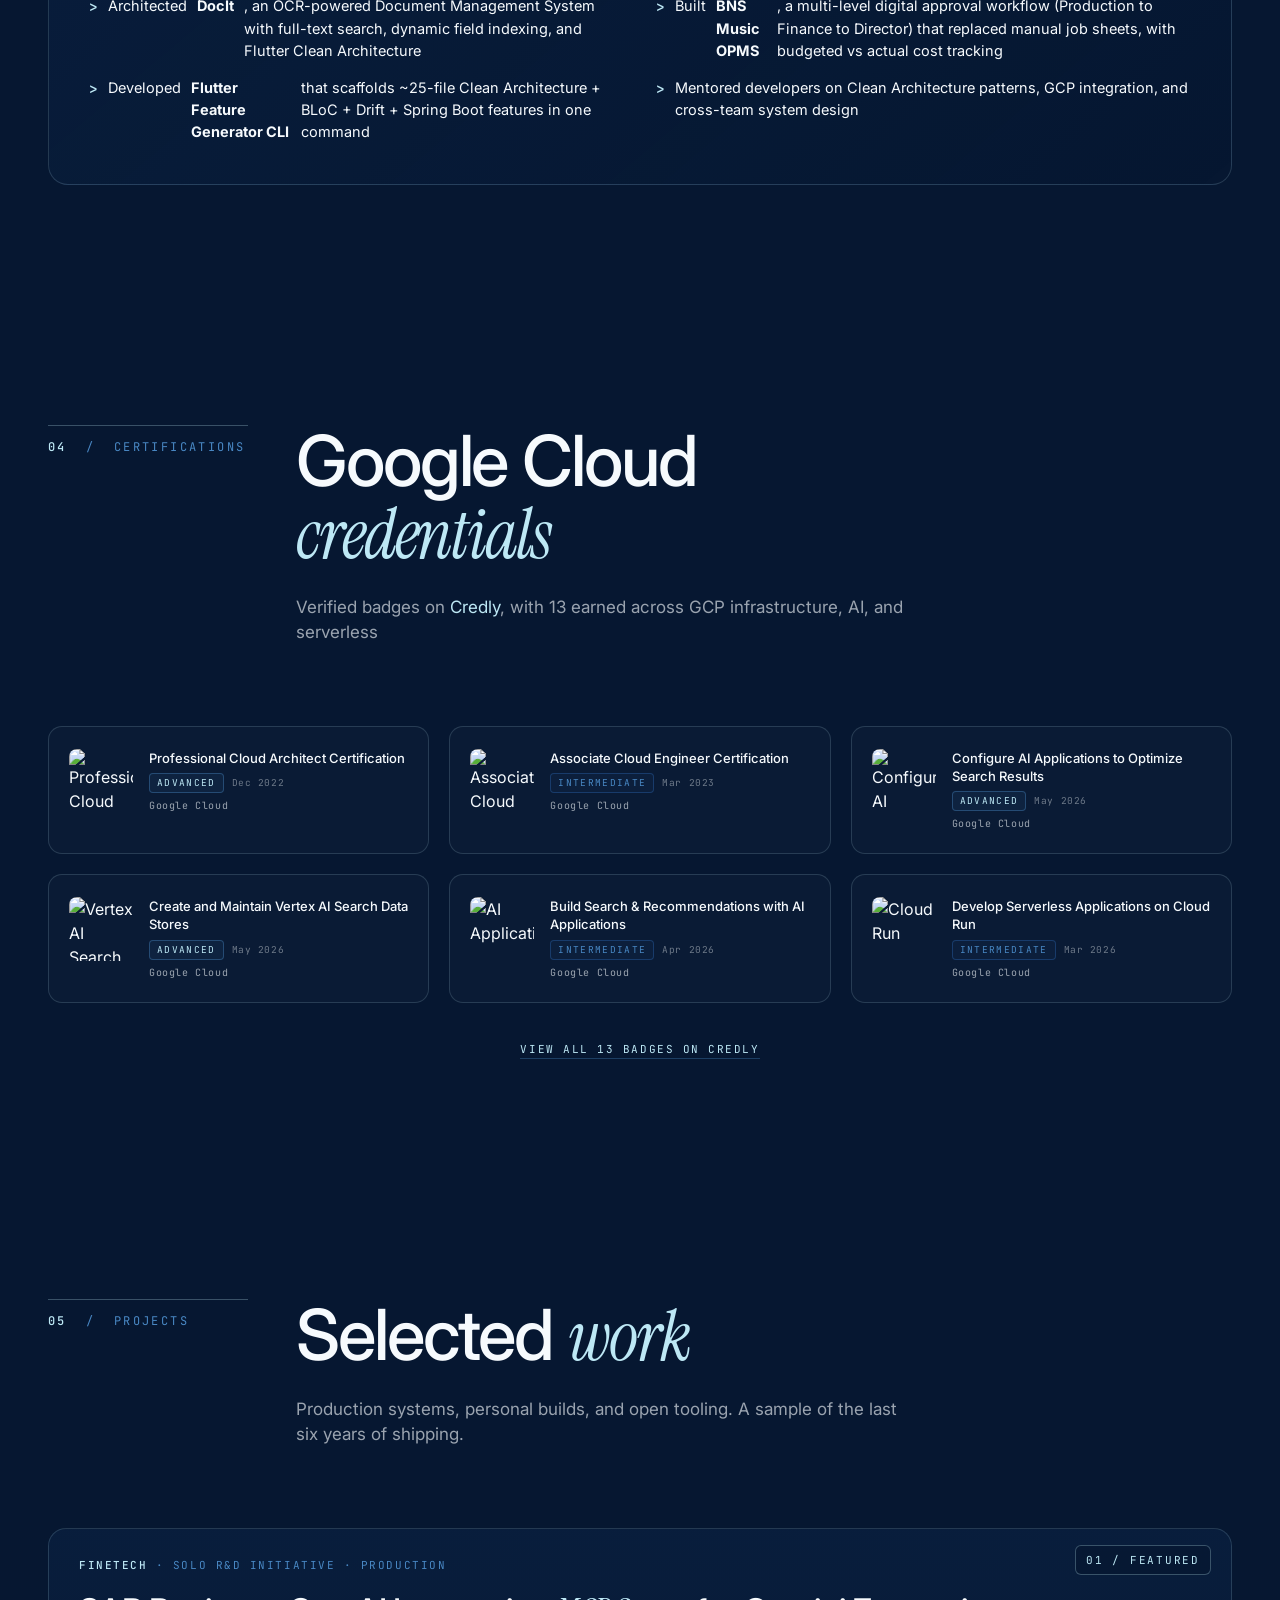
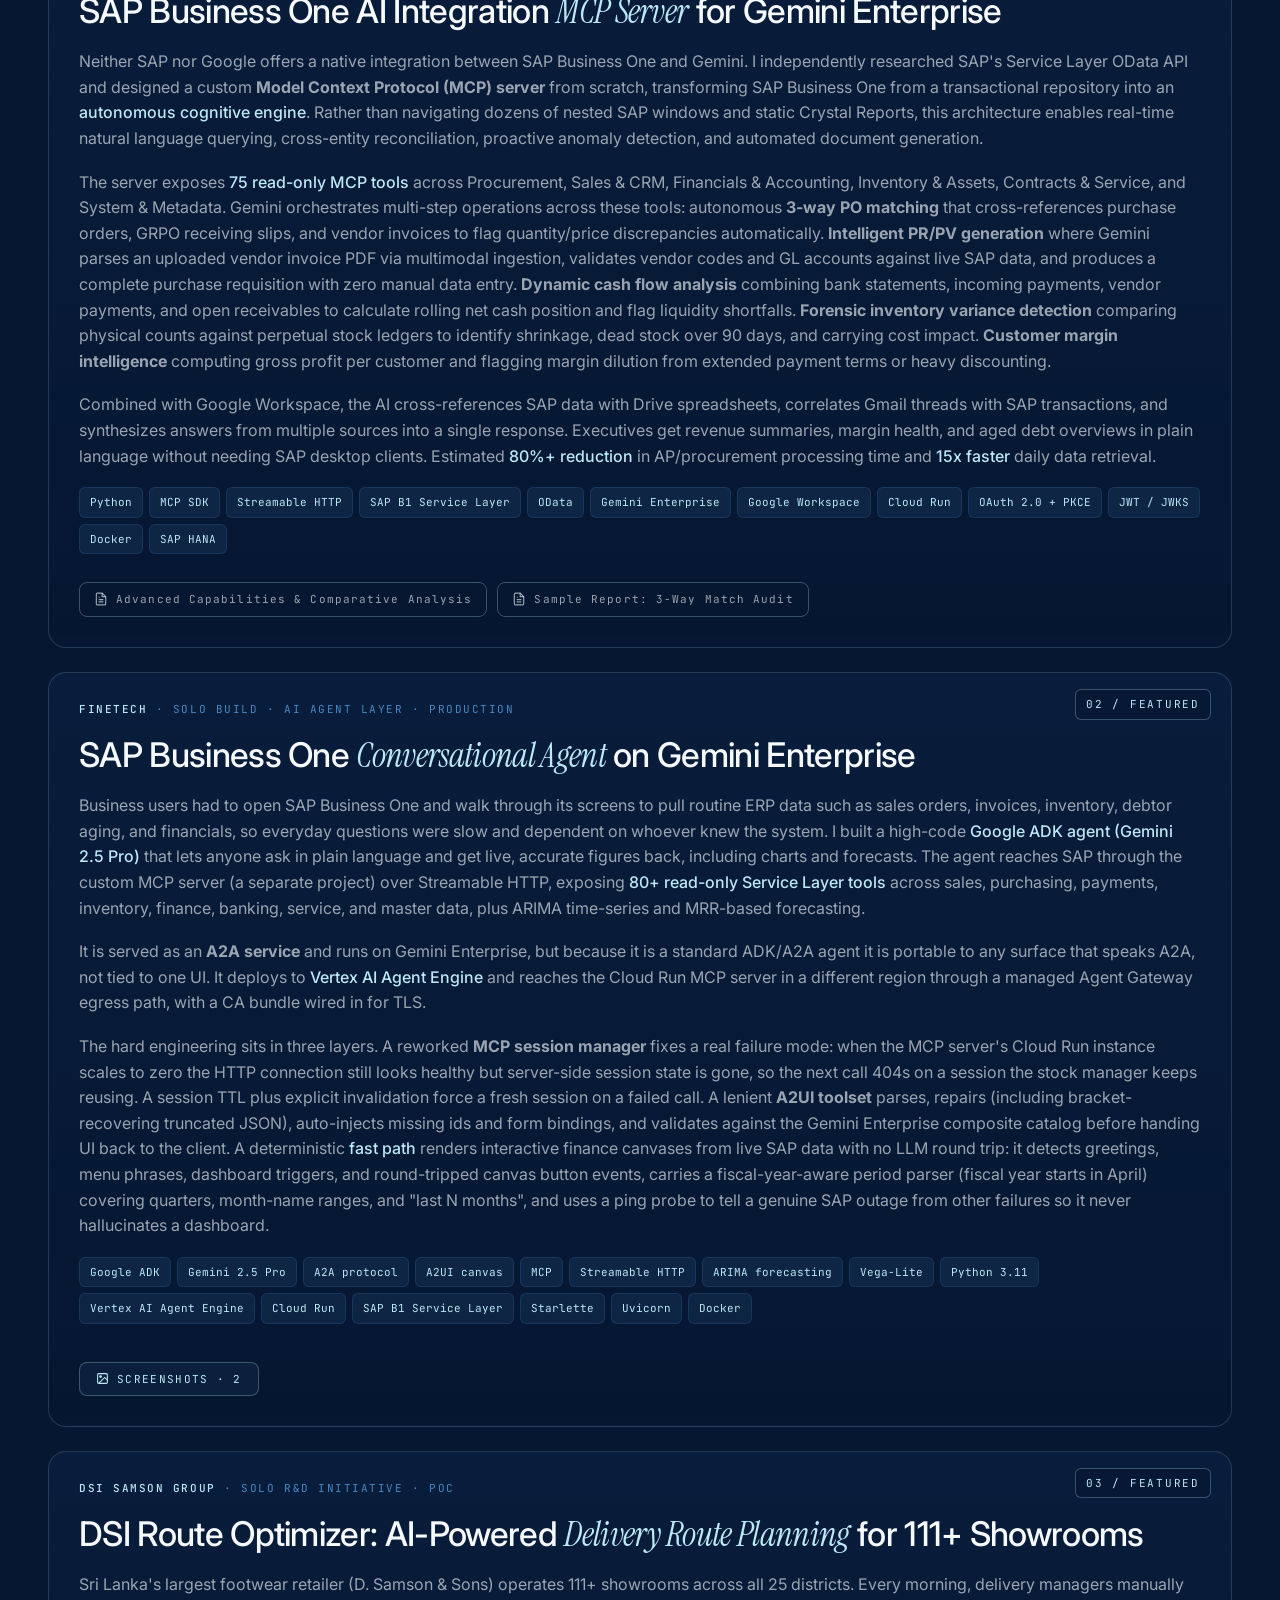
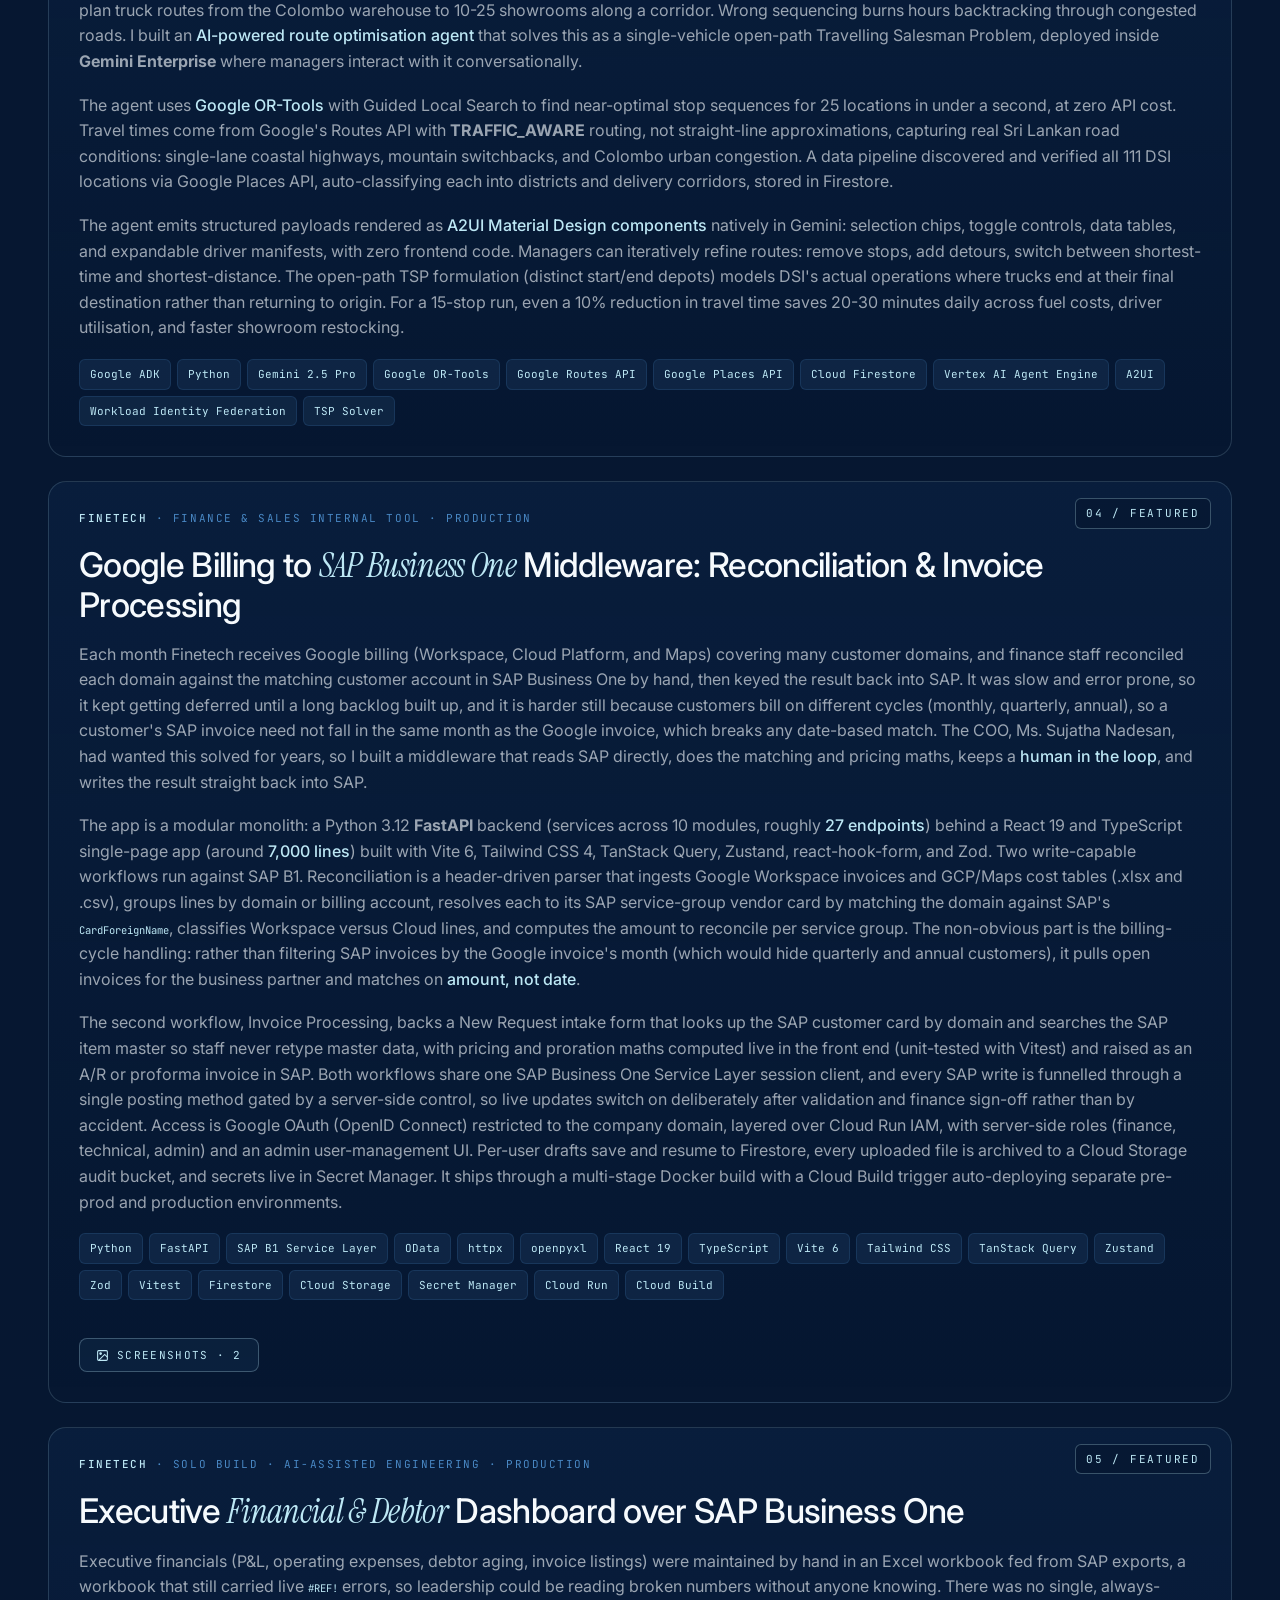
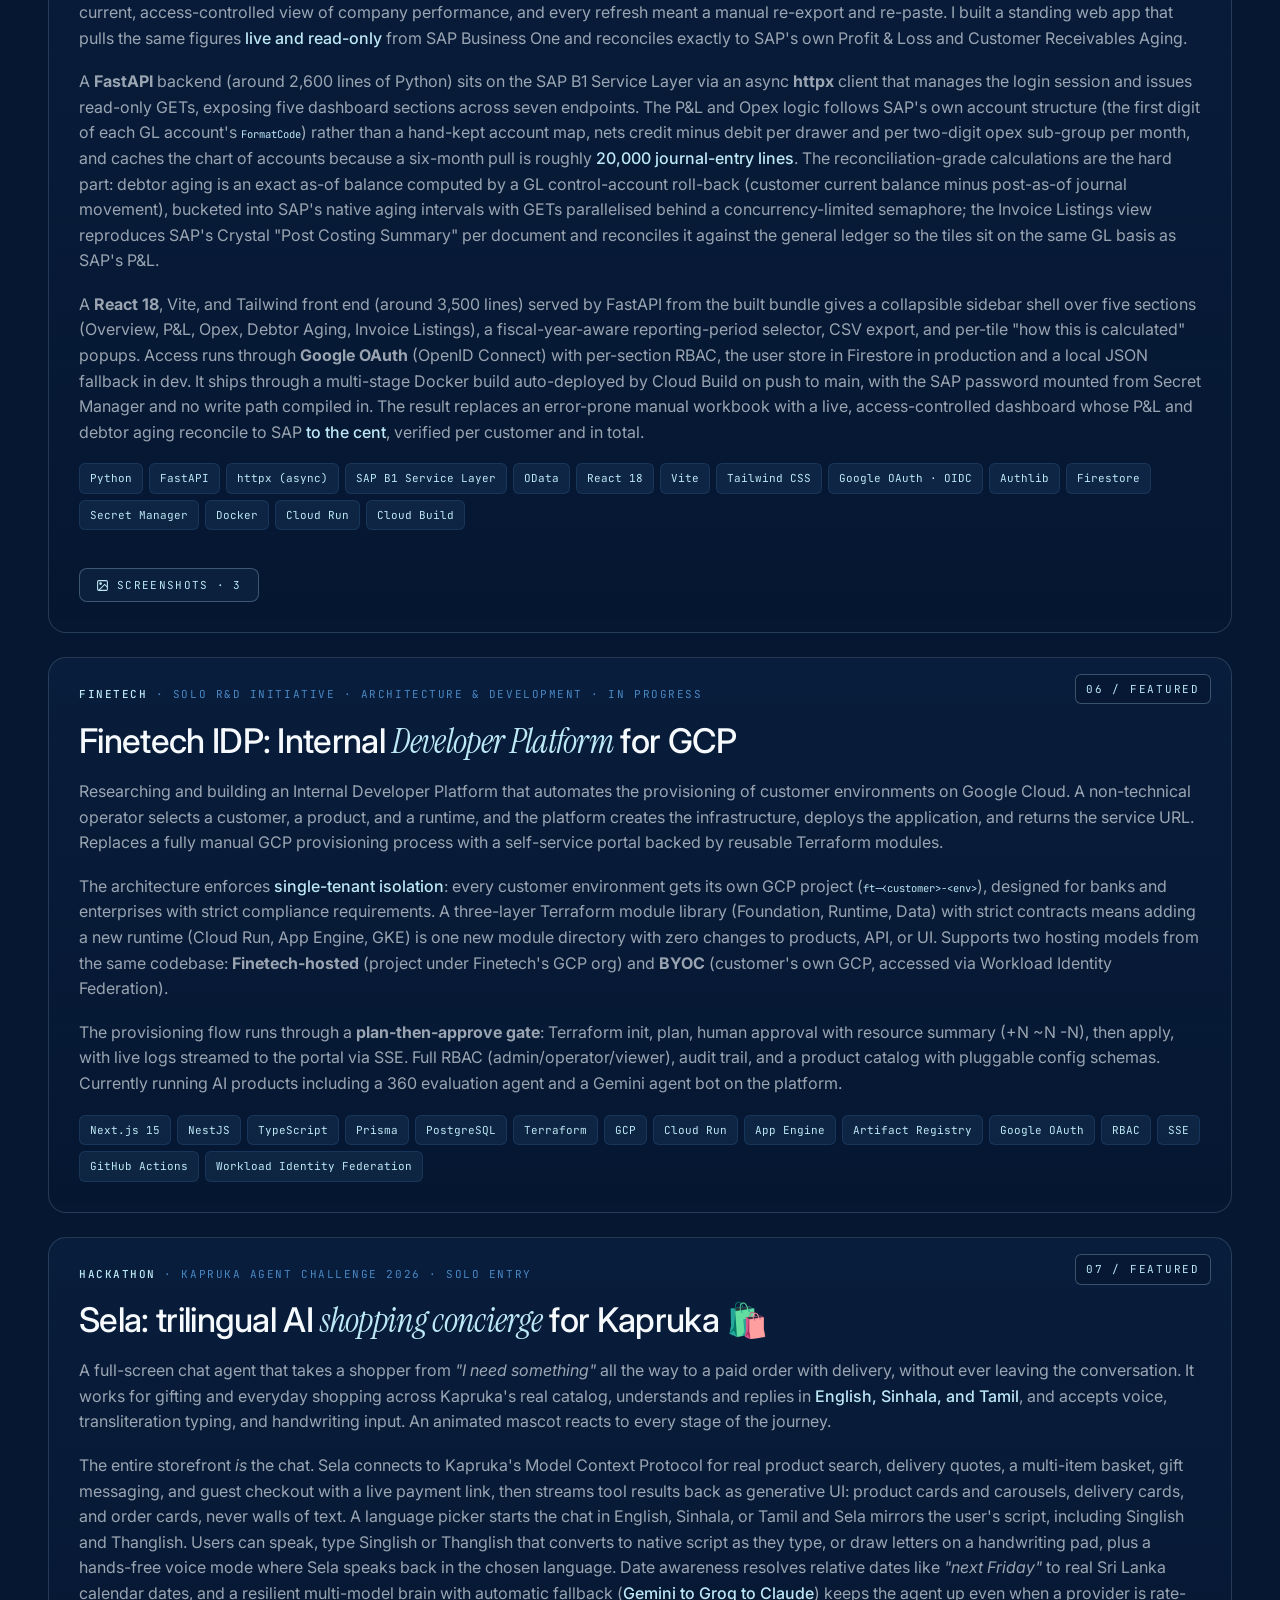
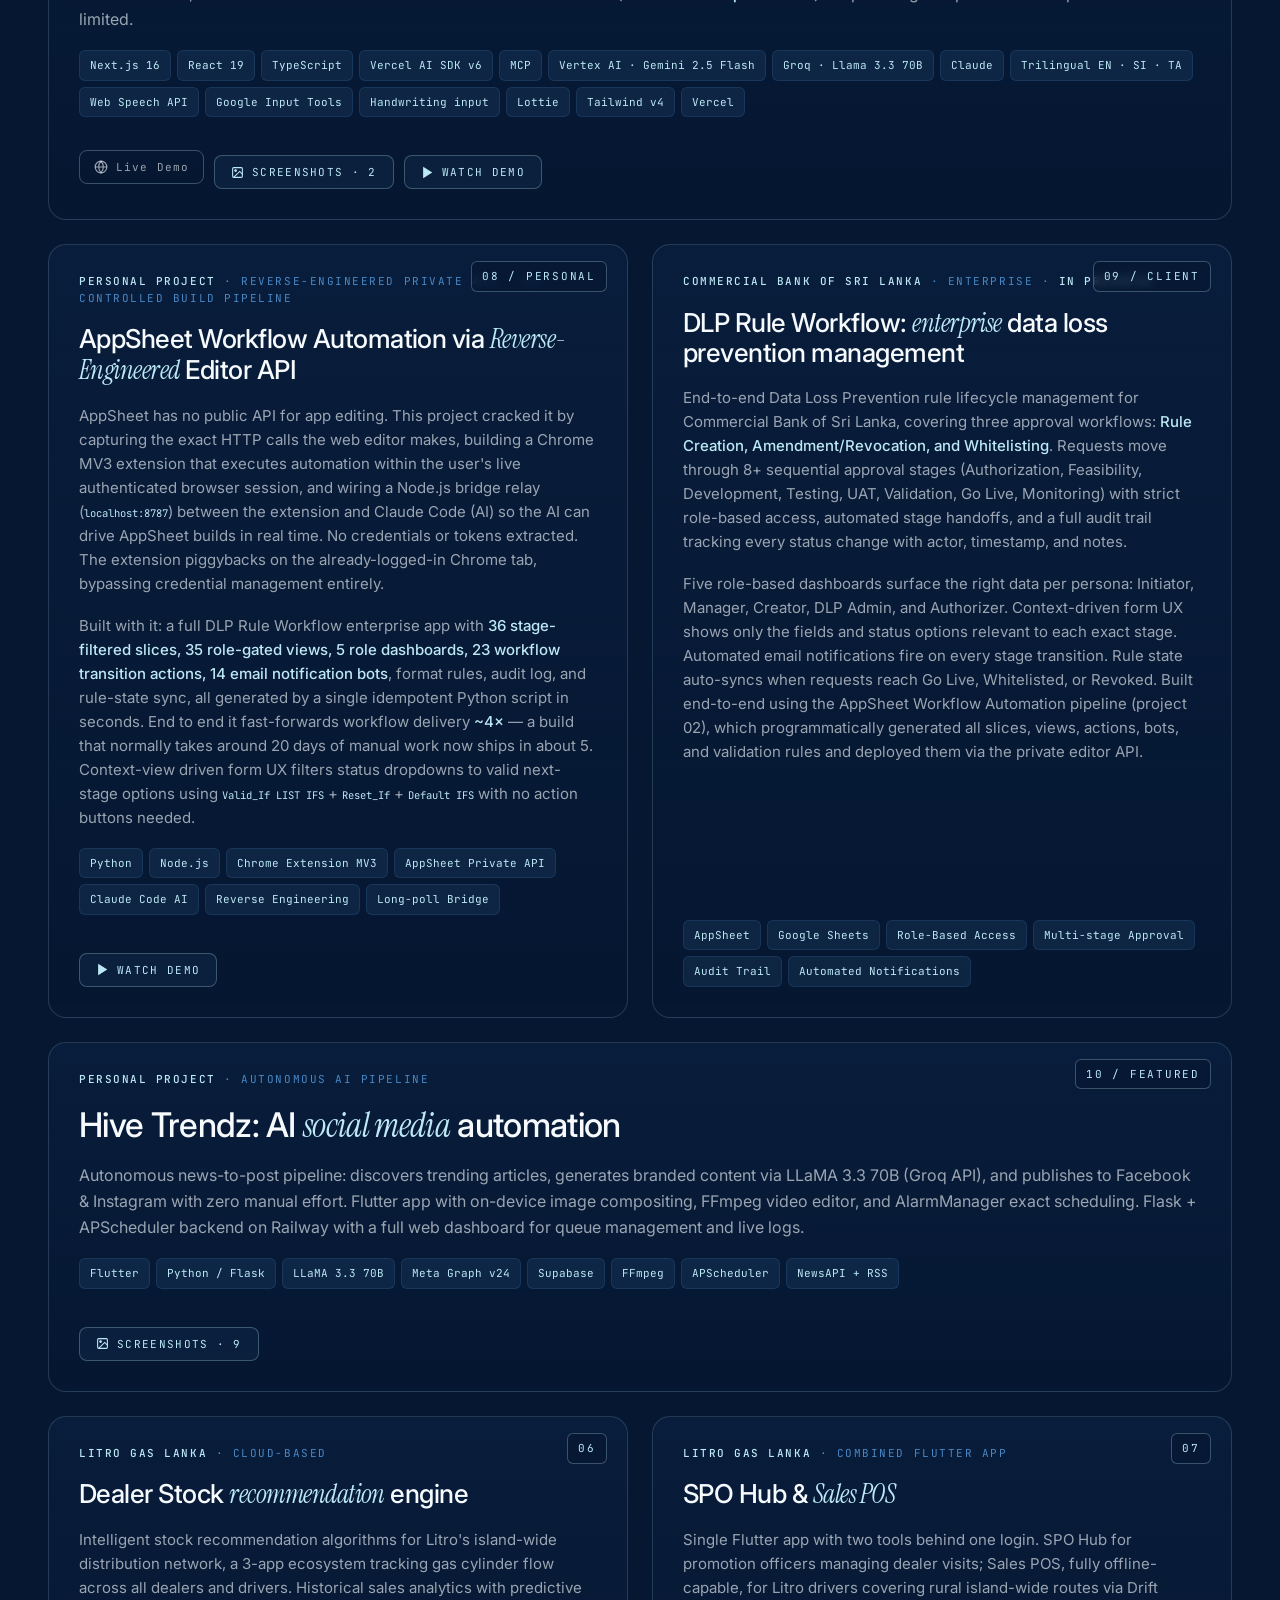
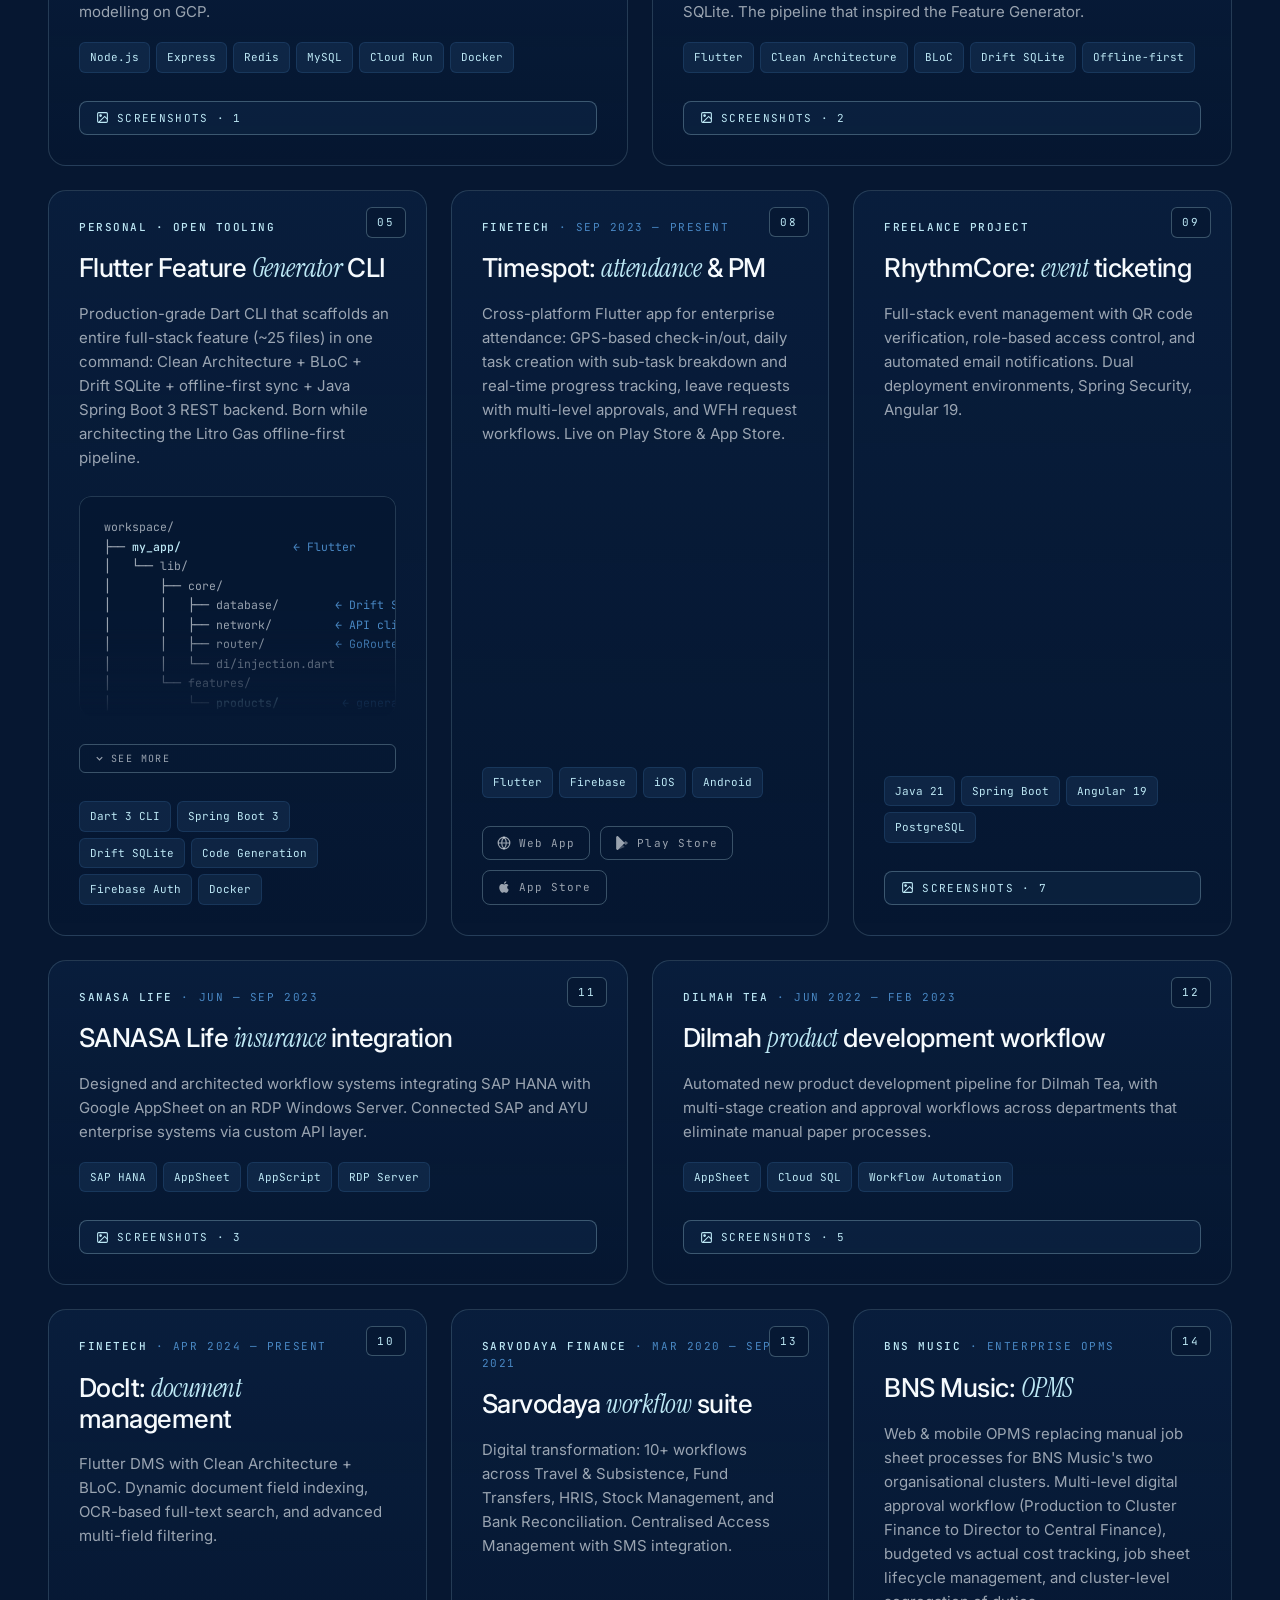
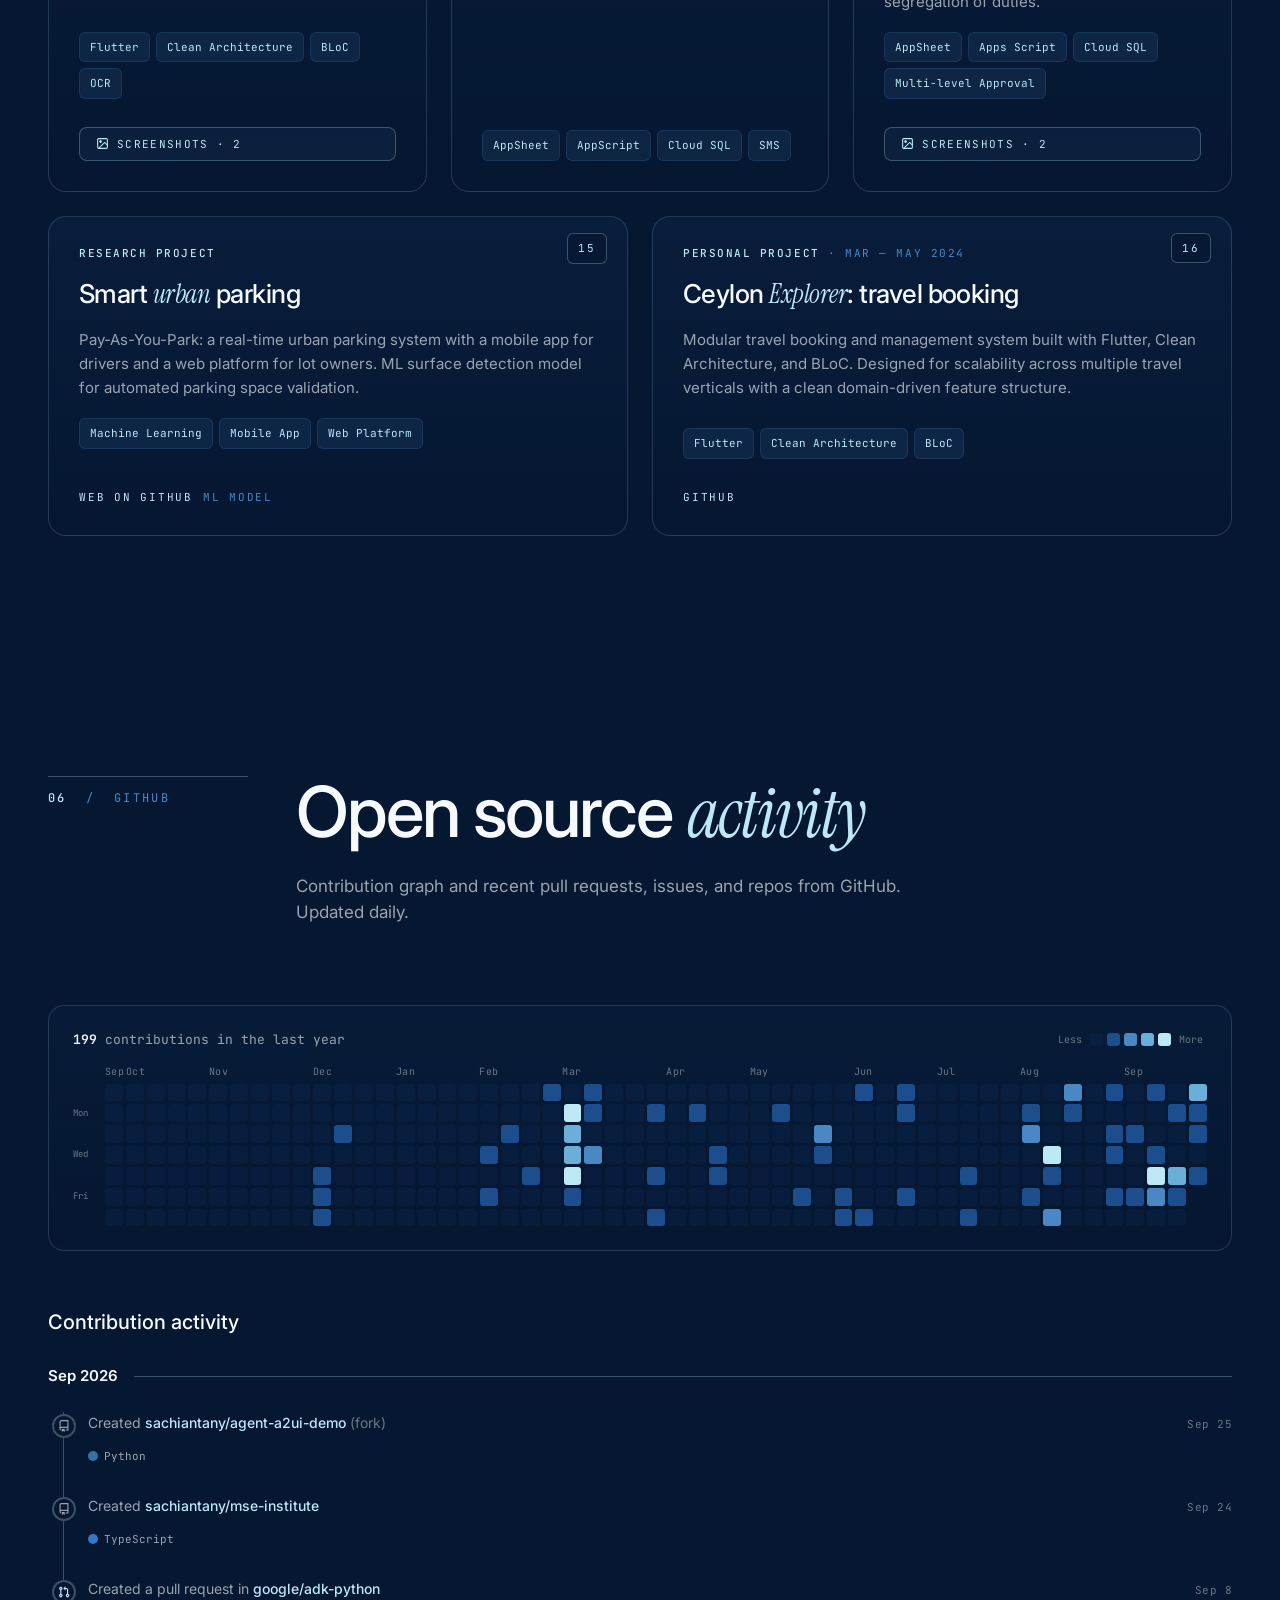
==== commit 3802b26b: "feat: add SAP B1 projects and Conversational Agent, bump CV to v3 Portfolio and CV update: - Add SAP" ====
--- a/index.html
+++ b/index.html
@@ -1371,7 +1371,7 @@
       <a href="#projects">Projects</a>
       <a href="#github">GitHub</a>
       <a href="#contact">Contact</a>
-      <a href="javascript:void(0)" class="nav-cv" onclick="openLb([{pdf:'cv/MDSM_Antany_CV_v2.pdf?v=2'}],0)">Preview CV</a>
+      <a href="javascript:void(0)" class="nav-cv" onclick="openLb([{pdf:'cv/MDSM_Antany_CV_v3.pdf?v=3'}],0)">Preview CV</a>
     </nav>
     <button class="nav-toggle" id="navToggle" aria-label="Toggle navigation menu" aria-expanded="false" aria-controls="navLinks">
       <span></span><span></span><span></span>
@@ -1399,7 +1399,7 @@
         </p>
         <div class="hero-ctas">
           <a href="#projects" class="btn btn-primary">View Selected Work</a>
-          <a href="javascript:void(0)" class="btn btn-ghost" onclick="openLb([{pdf:'cv/MDSM_Antany_CV_v2.pdf?v=2'}],0)">Preview CV</a>
+          <a href="javascript:void(0)" class="btn btn-ghost" onclick="openLb([{pdf:'cv/MDSM_Antany_CV_v3.pdf?v=3'}],0)">Preview CV</a>
         </div>
       </div>
       <div>
@@ -1526,6 +1526,7 @@
           <span class="chip">Agentic workflows</span><span class="chip">Tool-use architectures</span>
           <span class="chip">Gemini / Vertex AI</span><span class="chip">Claude</span><span class="chip">Groq / LLaMA</span>
           <span class="chip">Vercel AI SDK</span><span class="chip">Multimodal ingestion</span>
+          <span class="chip">Google OR-Tools</span>
           <span class="chip">SAP B1 Service Layer</span><span class="chip">OData</span>
         </div>
       </div>
@@ -1550,7 +1551,7 @@
         <div class="skill-head"><div class="skill-name">Web <span class="it">frameworks</span></div><div class="skill-idx">/04</div></div>
         <div class="chip-row">
           <span class="chip">Next.js</span><span class="chip">React</span><span class="chip">NestJS</span><span class="chip">Angular 19</span>
-          <span class="chip">Spring Boot 3</span><span class="chip">Flask</span><span class="chip">Node.js</span>
+          <span class="chip">Spring Boot 3</span><span class="chip">FastAPI</span><span class="chip">Flask</span><span class="chip">Node.js</span>
           <span class="chip">Express</span><span class="chip">Starlette</span><span class="chip">Uvicorn</span>
         </div>
       </div>
@@ -1828,9 +1829,60 @@
         </div>
       </article>
 
-      <!-- 02 — DSI Route Optimizer (featured, full width) -->
+      <!-- 02 — SAP B1 Conversational Agent (featured, full width) -->
       <article class="project p-feature" style="grid-column: span 12;">
         <div class="p-corner">02 / FEATURED</div>
+        <div class="p-body">
+          <div class="p-kicker"><b>Finetech</b> · Solo Build · AI Agent Layer · Production</div>
+          <h3 class="p-title">SAP Business One <span class="it">Conversational Agent</span> on Gemini Enterprise</h3>
+          <p class="p-desc">
+            Business users had to open SAP Business One and walk through its screens to pull routine ERP data such as
+            sales orders, invoices, inventory, debtor aging, and financials, so everyday questions were slow and
+            dependent on whoever knew the system. I built a high-code <b style="color:var(--cyan);font-weight:500;">Google
+            ADK agent (Gemini 2.5 Pro)</b> that lets anyone ask in plain language and get live, accurate figures back,
+            including charts and forecasts. The agent reaches SAP through the custom MCP server (a separate project) over
+            Streamable HTTP, exposing <b style="color:var(--cyan);font-weight:500;">80+ read-only Service Layer tools</b>
+            across sales, purchasing, payments, inventory, finance, banking, service, and master data, plus ARIMA
+            time-series and MRR-based forecasting.
+          </p>
+          <p class="p-desc">
+            It is served as an <b>A2A service</b> and runs on Gemini Enterprise, but because it is a standard ADK/A2A
+            agent it is portable to any surface that speaks A2A, not tied to one UI. It deploys to
+            <b style="color:var(--cyan);font-weight:500;">Vertex AI Agent Engine</b> and reaches the Cloud Run MCP server
+            in a different region through a managed Agent Gateway egress path, with a CA bundle wired in for TLS.
+          </p>
+          <p class="p-desc">
+            The hard engineering sits in three layers. A reworked <b>MCP session manager</b> fixes a real failure mode:
+            when the MCP server's Cloud Run instance scales to zero the HTTP connection still looks healthy but
+            server-side session state is gone, so the next call 404s on a session the stock manager keeps reusing. A
+            session TTL plus explicit invalidation force a fresh session on a failed call. A lenient
+            <b>A2UI toolset</b> parses, repairs (including bracket-recovering truncated JSON), auto-injects missing ids
+            and form bindings, and validates against the Gemini Enterprise composite catalog before handing UI back to
+            the client. A deterministic <b style="color:var(--cyan);font-weight:500;">fast path</b> renders interactive
+            finance canvases from live SAP data with no LLM round trip: it detects greetings, menu phrases, dashboard
+            triggers, and round-tripped canvas button events, carries a fiscal-year-aware period parser (fiscal year
+            starts in April) covering quarters, month-name ranges, and "last N months", and uses a ping probe to tell a
+            genuine SAP outage from other failures so it never hallucinates a dashboard.
+          </p>
+          <div class="p-stack">
+            <span class="chip">Google ADK</span><span class="chip">Gemini 2.5 Pro</span><span class="chip">A2A protocol</span>
+            <span class="chip">A2UI canvas</span><span class="chip">MCP</span><span class="chip">Streamable HTTP</span>
+            <span class="chip">ARIMA forecasting</span><span class="chip">Vega-Lite</span><span class="chip">Python 3.11</span>
+            <span class="chip">Vertex AI Agent Engine</span><span class="chip">Cloud Run</span><span class="chip">SAP B1 Service Layer</span>
+            <span class="chip">Starlette</span><span class="chip">Uvicorn</span><span class="chip">Docker</span>
+          </div>
+          <div style="display:flex;gap:10px;flex-wrap:wrap;margin-top:auto;padding-top:10px;align-items:center;">
+            <button class="btn-screenshots" onclick="openLb(['images/sap-agent/sa1.png','images/sap-agent/sa2.png'],0)">
+              <svg viewBox="0 0 24 24" fill="none" stroke="currentColor" stroke-width="2"><rect x="3" y="3" width="18" height="18" rx="2"/><circle cx="8.5" cy="8.5" r="1.5" fill="currentColor"/><path d="M21 15l-5-5L5 21"/></svg>
+              Screenshots · 2
+            </button>
+          </div>
+        </div>
+      </article>
+
+      <!-- 03 — DSI Route Optimizer (featured, full width) -->
+      <article class="project p-feature" style="grid-column: span 12;">
+        <div class="p-corner">03 / FEATURED</div>
         <div class="p-body">
           <div class="p-kicker"><b>DSI Samson Group</b> · Solo R&amp;D Initiative · POC</div>
           <h3 class="p-title">DSI Route Optimizer: AI-Powered <span class="it">Delivery Route Planning</span> for 111+ Showrooms</h3>
@@ -1869,9 +1921,127 @@
         </div>
       </article>
 
-      <!-- 03 — Finetech IDP (featured, full width) -->
+      <!-- 04 — Google Billing to SAP B1 Middleware (featured, full width) -->
       <article class="project p-feature" style="grid-column: span 12;">
-        <div class="p-corner">03 / FEATURED</div>
+        <div class="p-corner">04 / FEATURED</div>
+        <div class="p-body">
+          <div class="p-kicker"><b>Finetech</b> · Finance &amp; Sales Internal Tool · Production</div>
+          <h3 class="p-title">Google Billing to <span class="it">SAP Business One</span> Middleware: Reconciliation &amp; Invoice Processing</h3>
+          <p class="p-desc">
+            Each month Finetech receives Google billing (Workspace, Cloud Platform, and Maps) covering many customer
+            domains, and finance staff reconciled each domain against the matching customer account in SAP Business One
+            by hand, then keyed the result back into SAP. It was slow and error prone, so it kept getting deferred until
+            a long backlog built up, and it is harder still because customers bill on different cycles (monthly,
+            quarterly, annual), so a customer's SAP invoice need not fall in the same month as the Google invoice, which
+            breaks any date-based match. The COO, Ms. Sujatha Nadesan, had wanted this solved for years, so I built a
+            middleware that reads SAP directly, does the matching and pricing maths, keeps a
+            <b style="color:var(--cyan);font-weight:500;">human in the loop</b>, and writes the result straight back
+            into SAP.
+          </p>
+          <p class="p-desc">
+            The app is a modular monolith: a Python 3.12 <b>FastAPI</b> backend (services across 10 modules, roughly
+            <b style="color:var(--cyan);font-weight:500;">27 endpoints</b>) behind a React 19 and TypeScript single-page
+            app (around <b style="color:var(--cyan);font-weight:500;">7,000 lines</b>) built with Vite 6, Tailwind CSS 4,
+            TanStack Query, Zustand, react-hook-form, and Zod. Two write-capable workflows run against SAP B1.
+            Reconciliation is a header-driven parser that ingests Google Workspace invoices and GCP/Maps cost tables
+            (.xlsx and .csv), groups lines by domain or billing account, resolves each to its SAP service-group vendor
+            card by matching the domain against SAP's <code style="font-family:'JetBrains Mono',monospace;font-size:10.5px;color:var(--cyan)">CardForeignName</code>,
+            classifies Workspace versus Cloud lines, and computes the amount to reconcile per service group. The
+            non-obvious part is the billing-cycle handling: rather than filtering SAP invoices by the Google invoice's
+            month (which would hide quarterly and annual customers), it pulls open invoices for the business partner and
+            matches on <b style="color:var(--cyan);font-weight:500;">amount, not date</b>.
+          </p>
+          <p class="p-desc">
+            The second workflow, Invoice Processing, backs a New Request intake form that looks up the SAP customer card
+            by domain and searches the SAP item master so staff never retype master data, with pricing and proration
+            maths computed live in the front end (unit-tested with Vitest) and raised as an A/R or proforma invoice in
+            SAP. Both workflows share one SAP Business One Service Layer session client, and every SAP write is funnelled
+            through a single posting method gated by a server-side control, so live updates switch on deliberately after
+            validation and finance sign-off rather than by accident.
+            Access is Google OAuth (OpenID Connect) restricted to the company domain, layered over Cloud Run IAM, with
+            server-side roles (finance, technical, admin) and an admin user-management UI. Per-user drafts save and
+            resume to Firestore, every uploaded file is archived to a Cloud Storage audit bucket, and secrets live in
+            Secret Manager. It ships through a multi-stage Docker build with a Cloud Build trigger auto-deploying
+            separate pre-prod and production environments.
+          </p>
+          <div class="p-stack">
+            <span class="chip">Python</span><span class="chip">FastAPI</span><span class="chip">SAP B1 Service Layer</span>
+            <span class="chip">OData</span><span class="chip">httpx</span><span class="chip">openpyxl</span>
+            <span class="chip">React 19</span><span class="chip">TypeScript</span><span class="chip">Vite 6</span>
+            <span class="chip">Tailwind CSS</span><span class="chip">TanStack Query</span><span class="chip">Zustand</span>
+            <span class="chip">Zod</span><span class="chip">Vitest</span><span class="chip">Firestore</span>
+            <span class="chip">Cloud Storage</span><span class="chip">Secret Manager</span><span class="chip">Cloud Run</span>
+            <span class="chip">Cloud Build</span>
+          </div>
+          <div style="display:flex;gap:10px;flex-wrap:wrap;margin-top:auto;padding-top:10px;align-items:center;">
+            <button class="btn-screenshots" onclick="openLb(['images/invoice/inv1.png','images/invoice/inv2.png'],0)">
+              <svg viewBox="0 0 24 24" fill="none" stroke="currentColor" stroke-width="2"><rect x="3" y="3" width="18" height="18" rx="2"/><circle cx="8.5" cy="8.5" r="1.5" fill="currentColor"/><path d="M21 15l-5-5L5 21"/></svg>
+              Screenshots · 2
+            </button>
+          </div>
+        </div>
+      </article>
+
+      <!-- 05 — Executive Financial Dashboard over SAP B1 (featured, full width) -->
+      <article class="project p-feature" style="grid-column: span 12;">
+        <div class="p-corner">05 / FEATURED</div>
+        <div class="p-body">
+          <div class="p-kicker"><b>Finetech</b> · Solo Build · AI-Assisted Engineering · Production</div>
+          <h3 class="p-title">Executive <span class="it">Financial &amp; Debtor</span> Dashboard over SAP Business One</h3>
+          <p class="p-desc">
+            Executive financials (P&amp;L, operating expenses, debtor aging, invoice listings) were maintained by hand in
+            an Excel workbook fed from SAP exports, a workbook that still carried live
+            <code style="font-family:'JetBrains Mono',monospace;font-size:10.5px;color:var(--cyan)">#REF!</code> errors, so
+            leadership could be reading broken numbers without anyone knowing. There was no single, always-current,
+            access-controlled view of company performance, and every refresh meant a manual re-export and re-paste. I
+            built a standing web app that pulls the same figures <b style="color:var(--cyan);font-weight:500;">live and
+            read-only</b> from SAP Business One and reconciles exactly to SAP's own Profit &amp; Loss and Customer
+            Receivables Aging.
+          </p>
+          <p class="p-desc">
+            A <b>FastAPI</b> backend (around 2,600 lines of Python) sits on the SAP B1 Service Layer via an async
+            <b>httpx</b> client that manages the login session and issues read-only GETs, exposing five dashboard sections
+            across seven endpoints. The P&amp;L and Opex logic follows SAP's own account structure (the first digit of each
+            GL account's <code style="font-family:'JetBrains Mono',monospace;font-size:10.5px;color:var(--cyan)">FormatCode</code>)
+            rather than a hand-kept account map, nets credit minus debit per drawer and per two-digit opex sub-group per
+            month, and caches the chart of accounts because a six-month pull is roughly
+            <b style="color:var(--cyan);font-weight:500;">20,000 journal-entry lines</b>. The reconciliation-grade
+            calculations are the hard part: debtor aging is an exact as-of balance computed by a GL control-account
+            roll-back (customer current balance minus post-as-of journal movement), bucketed into SAP's native aging
+            intervals with GETs parallelised behind a concurrency-limited semaphore; the Invoice Listings view reproduces
+            SAP's Crystal "Post Costing Summary" per document and reconciles it against the general ledger so the tiles
+            sit on the same GL basis as SAP's P&amp;L.
+          </p>
+          <p class="p-desc">
+            A <b>React 18</b>, Vite, and Tailwind front end (around 3,500 lines) served by FastAPI from the built bundle
+            gives a collapsible sidebar shell over five sections (Overview, P&amp;L, Opex, Debtor Aging, Invoice Listings),
+            a fiscal-year-aware reporting-period selector, CSV export, and per-tile "how this is calculated" popups. Access
+            runs through <b>Google OAuth</b> (OpenID Connect) with per-section RBAC, the user store in Firestore in
+            production and a local JSON fallback in dev. It ships through a multi-stage Docker build auto-deployed by
+            Cloud Build on push to main, with the SAP password mounted from Secret Manager and no write path compiled in.
+            The result replaces an error-prone manual workbook with a live, access-controlled dashboard whose P&amp;L and
+            debtor aging reconcile to SAP <b style="color:var(--cyan);font-weight:500;">to the cent</b>, verified per
+            customer and in total.
+          </p>
+          <div class="p-stack">
+            <span class="chip">Python</span><span class="chip">FastAPI</span><span class="chip">httpx (async)</span>
+            <span class="chip">SAP B1 Service Layer</span><span class="chip">OData</span><span class="chip">React 18</span>
+            <span class="chip">Vite</span><span class="chip">Tailwind CSS</span><span class="chip">Google OAuth · OIDC</span>
+            <span class="chip">Authlib</span><span class="chip">Firestore</span><span class="chip">Secret Manager</span>
+            <span class="chip">Docker</span><span class="chip">Cloud Run</span><span class="chip">Cloud Build</span>
+          </div>
+          <div style="display:flex;gap:10px;flex-wrap:wrap;margin-top:auto;padding-top:10px;align-items:center;">
+            <button class="btn-screenshots" onclick="openLb(['images/ex-dashboard/ex1.png','images/ex-dashboard/ex2.png','images/ex-dashboard/ex3.png'],0)">
+              <svg viewBox="0 0 24 24" fill="none" stroke="currentColor" stroke-width="2"><rect x="3" y="3" width="18" height="18" rx="2"/><circle cx="8.5" cy="8.5" r="1.5" fill="currentColor"/><path d="M21 15l-5-5L5 21"/></svg>
+              Screenshots · 3
+            </button>
+          </div>
+        </div>
+      </article>
+
+      <!-- 06 — Finetech IDP (featured, full width) -->
+      <article class="project p-feature" style="grid-column: span 12;">
+        <div class="p-corner">06 / FEATURED</div>
         <div class="p-body">
           <div class="p-kicker"><b>Finetech</b> · Solo R&amp;D Initiative · Architecture &amp; Development · In Progress</div>
           <h3 class="p-title">Finetech IDP: Internal <span class="it">Developer Platform</span> for GCP</h3>
@@ -1907,9 +2077,9 @@
         </div>
       </article>
 
-      <!-- 04 — Sela (featured, full width) -->
+      <!-- 07 — Sela (featured, full width) -->
       <article class="project p-feature" style="grid-column: span 12;">
-        <div class="p-corner">04 / FEATURED</div>
+        <div class="p-corner">07 / FEATURED</div>
         <div class="p-body">
           <div class="p-kicker"><b>Hackathon</b> · Kapruka Agent Challenge 2026 · Solo entry</div>
           <h3 class="p-title">Sela: trilingual AI <span class="it">shopping concierge</span> for Kapruka 🛍️</h3>
@@ -1956,9 +2126,9 @@
         </div>
       </article>
 
-      <!-- 05 + 06 — AppSheet + DLP (half tiles) -->
+      <!-- 08 + 09 — AppSheet + DLP (half tiles) -->
       <article class="project p-half">
-        <div class="p-corner">05 / PERSONAL</div>
+        <div class="p-corner">08 / PERSONAL</div>
         <div class="p-body">
           <div class="p-kicker"><b>Personal Project</b> · Reverse-engineered private API · AI-controlled build pipeline</div>
           <h3 class="p-title">AppSheet Workflow Automation via <span class="it">Reverse-Engineered</span> Editor API</h3>
@@ -1996,7 +2166,7 @@
       </article>
 
       <article class="project p-half">
-        <div class="p-corner">06 / CLIENT</div>
+        <div class="p-corner">09 / CLIENT</div>
         <div class="p-body">
           <div class="p-kicker"><b>Commercial Bank of Sri Lanka</b> · Enterprise · <span style="color:var(--cyan);font-weight:500;">In Progress</span></div>
           <h3 class="p-title">DLP Rule Workflow: <span class="it">enterprise</span> data loss prevention management</h3>
@@ -2022,9 +2192,9 @@
         </div>
       </article>
 
-      <!-- 07 — Hive Trendz (full row) -->
+      <!-- 10 — Hive Trendz (full row) -->
       <article class="project p-feature" style="grid-column: span 12;">
-        <div class="p-corner">07 / FEATURED</div>
+        <div class="p-corner">10 / FEATURED</div>
         <div class="p-body">
           <div class="p-kicker"><b>Personal Project</b> · Autonomous AI pipeline</div>
           <h3 class="p-title">Hive Trendz: AI <span class="it">social media</span> automation</h3>
